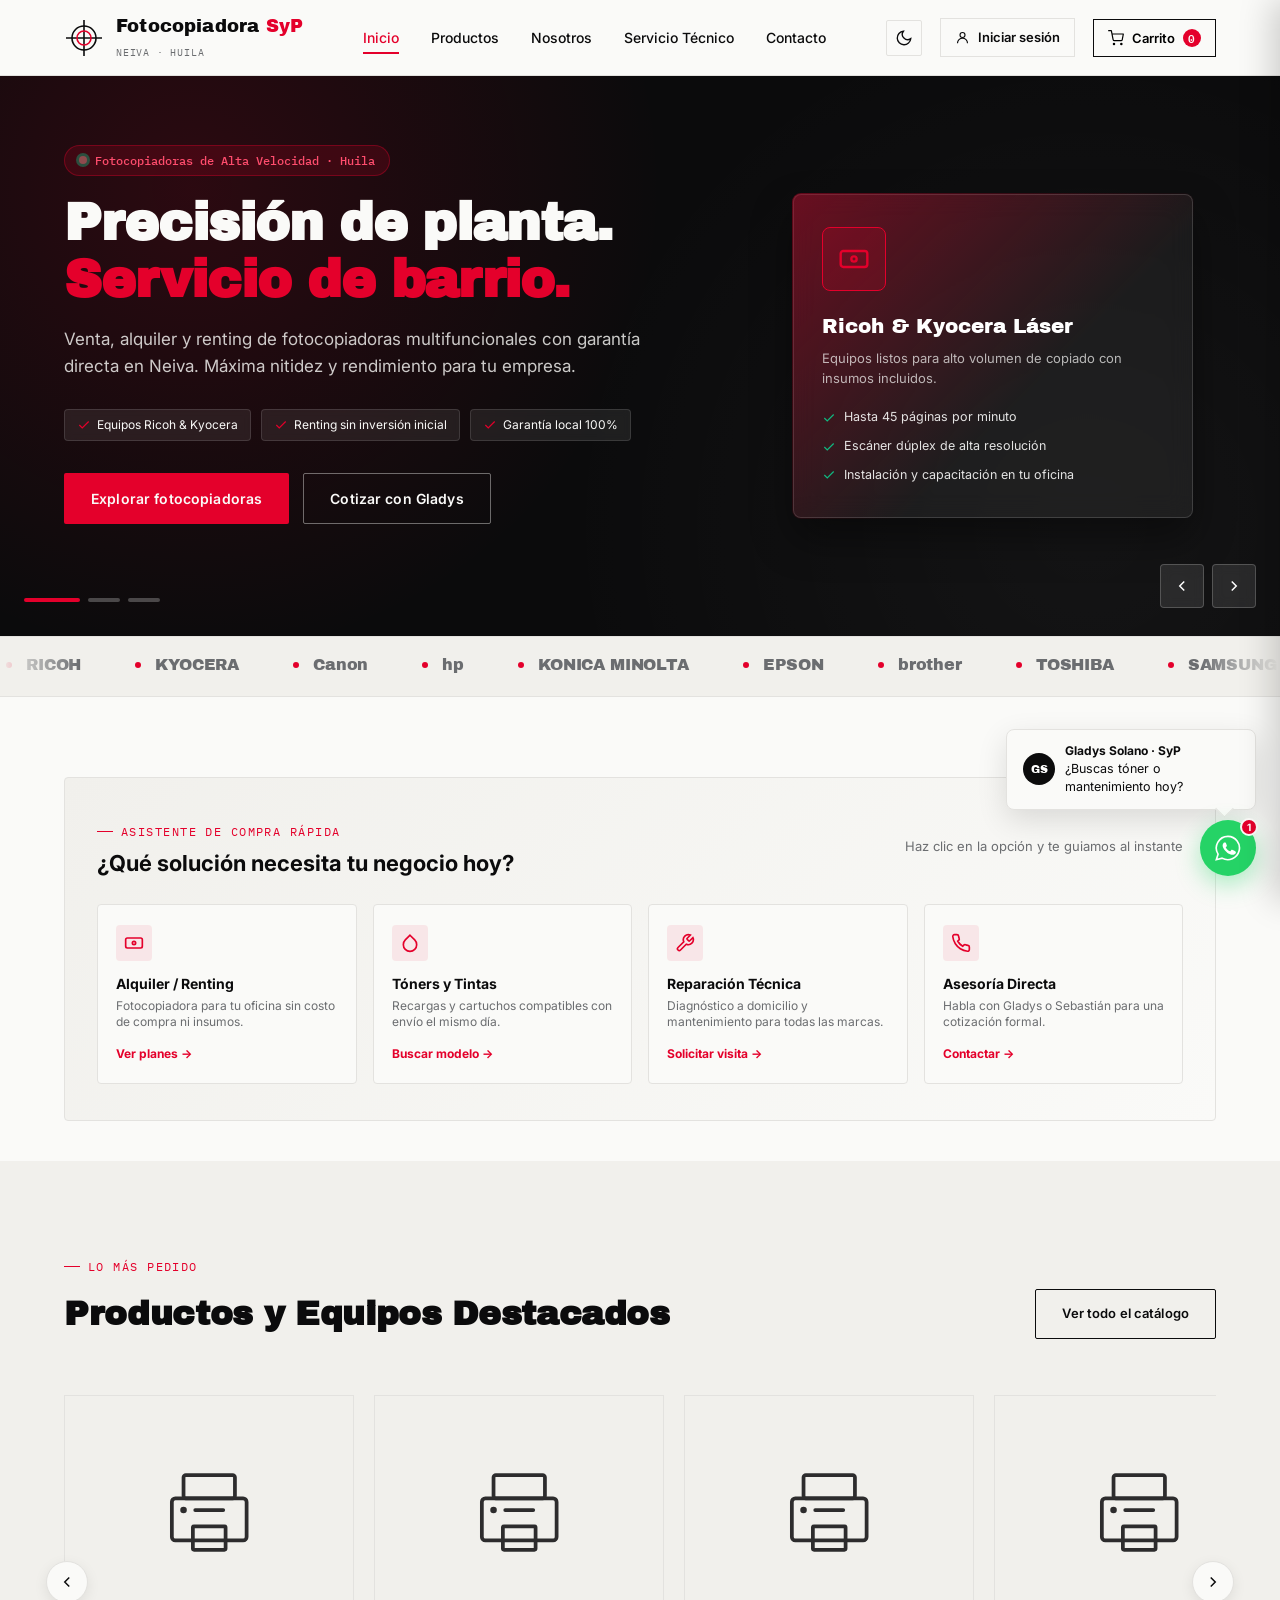
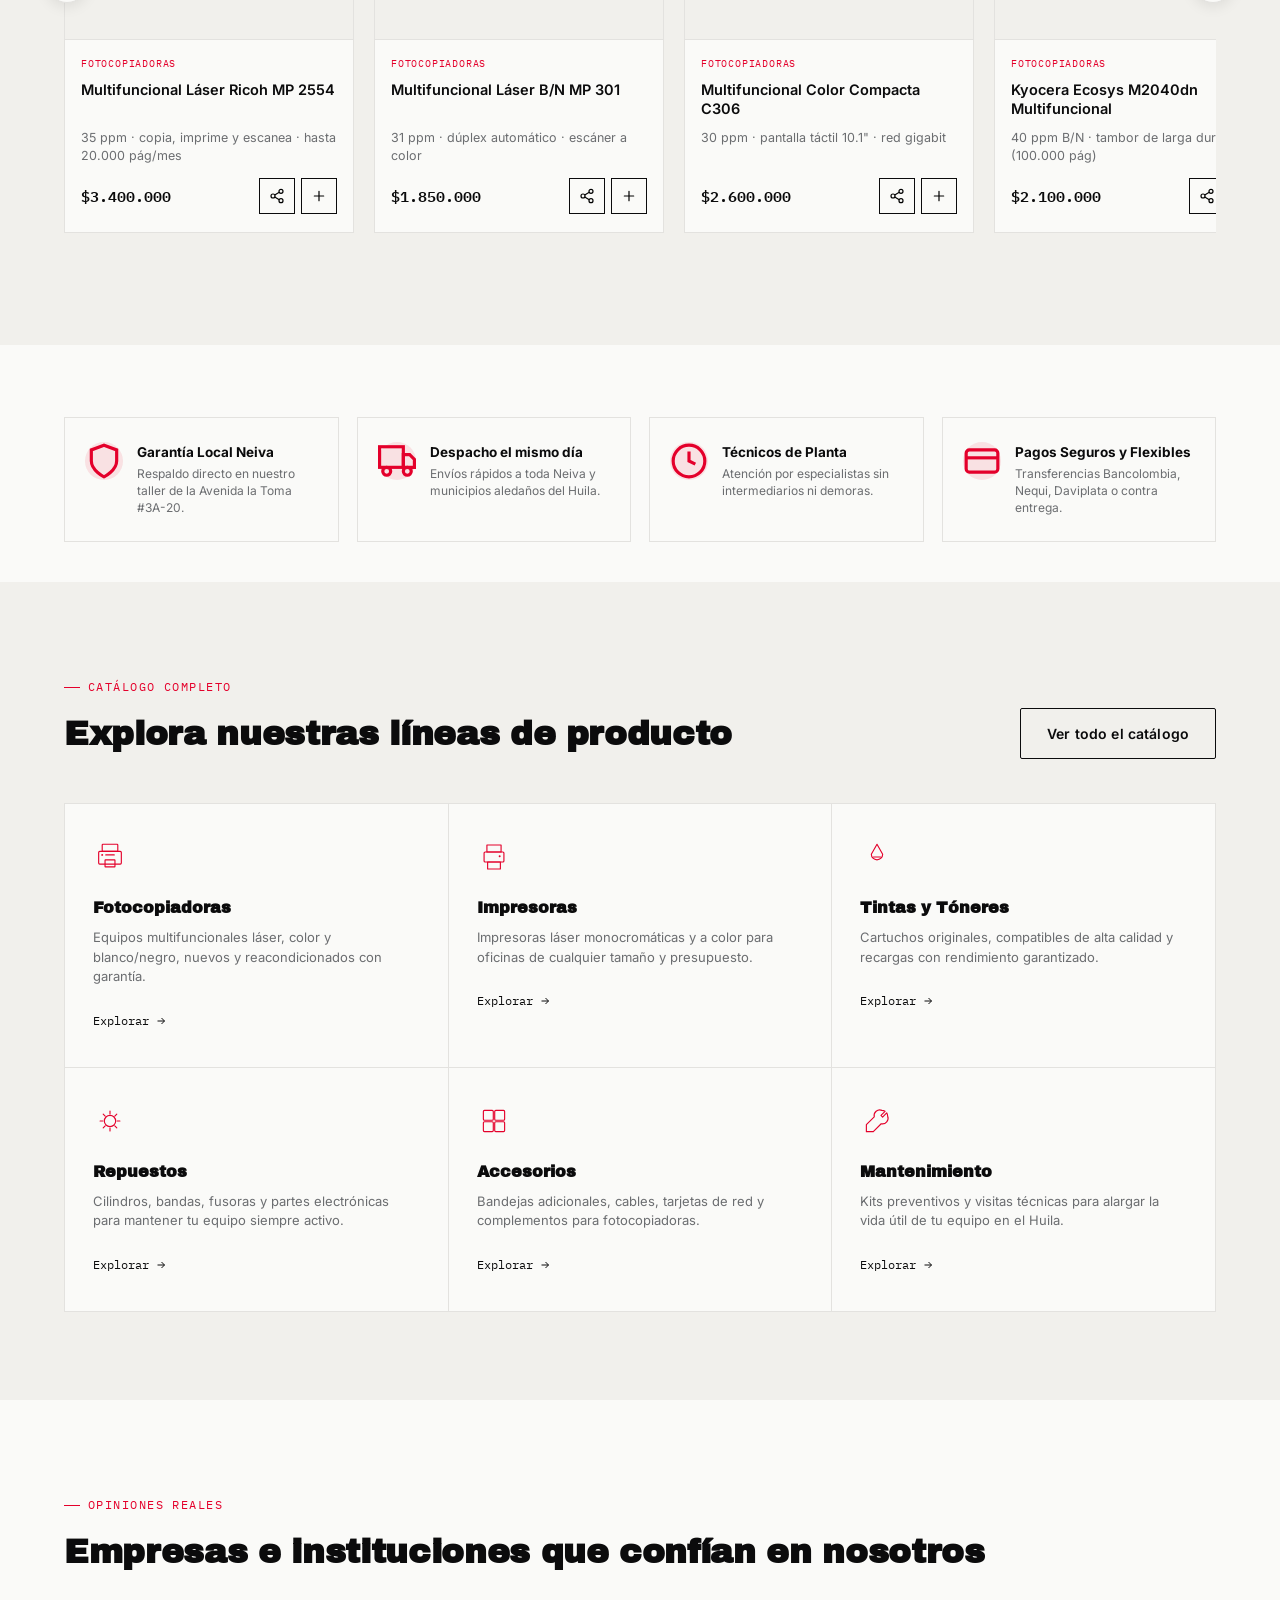
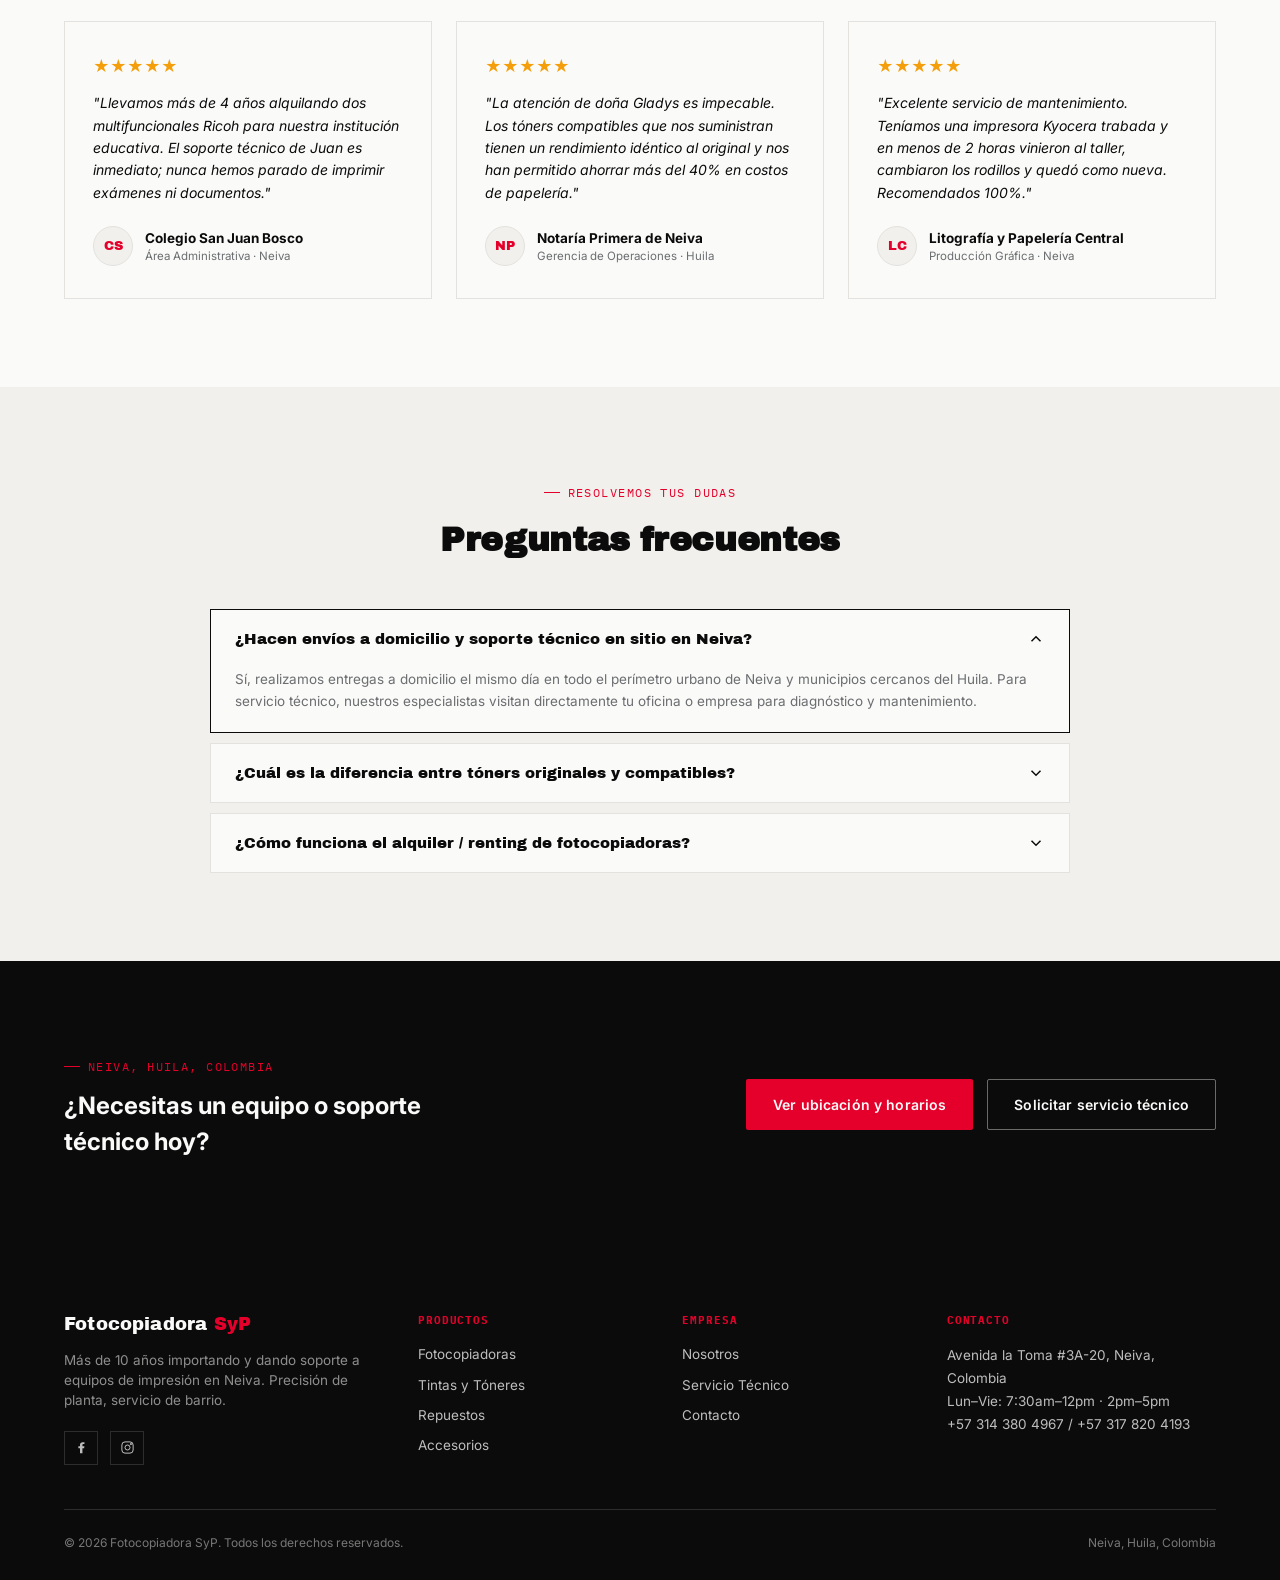
==== index.html @ aaca3de6 "feat(ux): implement interactive hero carousel, brand marquee, product slider and floating assistant" ====
<!DOCTYPE html>
<html lang="es">

<head>
  <meta charset="UTF-8">
  <meta name="viewport" content="width=device-width, initial-scale=1.0">
  <title>Fotocopiadora SyP — Impresoras, Tóners y Servicio Técnico en Neiva</title>
  <!-- SEO & Social Sharing (Open Graph / Twitter) -->
  <meta property="og:type" content="website">
  <meta property="og:title" content="Fotocopiadora SyP — Impresoras, Tóners y Servicio Técnico en Neiva">
  <meta property="og:description" content="Venta y alquiler de fotocopiadoras, impresoras, tóneres y servicio técnico en Neiva, Huila.">
  <meta property="og:url" content="https://fotocopiadorasyp.com/">
  <meta property="og:locale" content="es_CO">
  <meta name="theme-color" content="#E4002B">

  <!-- Schema.org Datos Estructurados para Google Maps / SEO Local -->
  <script type="application/ld+json">
  {
    "@context": "https://schema.org",
    "@type": "LocalBusiness",
    "name": "Fotocopiadora SyP",
    "description": "Venta de fotocopiadoras, impresoras, tóneres, repuestos y servicio técnico especializado.",
    "address": {
      "@type": "PostalAddress",
      "streetAddress": "Avenida la Toma #3A-20",
      "addressLocality": "Neiva",
      "addressRegion": "Huila",
      "addressCountry": "CO"
    },
    "telephone": ["+573143804967", "+573178204193"],
    "email": "Fotocopiadorassp@outlook.com",
    "openingHoursSpecification": [
      {
        "@type": "OpeningHoursSpecification",
        "dayOfWeek": ["Monday", "Tuesday", "Wednesday", "Thursday", "Friday"],
        "opens": "07:30",
        "closes": "12:00"
      },
      {
        "@type": "OpeningHoursSpecification",
        "dayOfWeek": ["Monday", "Tuesday", "Wednesday", "Thursday", "Friday"],
        "opens": "14:00",
        "closes": "17:00"
      }
    ],
    "priceRange": "$$"
  }
  </script>

  <link rel="stylesheet" href="css/style.css">
</head>

<body>
  <a href="#mainHero" class="skip-link">Saltar al contenido</a>

  <!-- ===================== HEADER ===================== -->
  <header class="site-header">
    <div class="container">
      <a href="index.html" class="brand">
        <span class="reg-mark animate">
          <svg viewBox="0 0 40 40">
            <g class="layer-black">
              <circle cx="20" cy="20" r="12" />
              <line x1="20" y1="2" x2="20" y2="38" />
              <line x1="2" y1="20" x2="38" y2="20" />
            </g>
            <g class="layer-red">
              <circle cx="20" cy="20" r="7" />
            </g>
          </svg>
        </span>
        <span>
          <span class="brand-name">Fotocopiadora <span>SyP</span></span><br>
          <span class="brand-sub">Neiva · Huila</span>
        </span>
      </a>

      <nav class="main-nav">
        <a href="index.html" data-page="index.html">Inicio</a>
        <a href="productos.html" data-page="productos.html">Productos</a>
        <a href="nosotros.html" data-page="nosotros.html">Nosotros</a>
        <a href="servicio-tecnico.html" data-page="servicio-tecnico.html">Servicio Técnico</a>
        <a href="contacto.html" data-page="contacto.html">Contacto</a>
      </nav>

      <div class="header-actions">
        <div class="account-area" id="accountArea"></div>
        <button class="cart-btn" data-open-cart>
          <svg width="16" height="16" viewBox="0 0 24 24" fill="none" stroke="currentColor" stroke-width="1.8"
            stroke-linecap="round" stroke-linejoin="round">
            <circle cx="9" cy="21" r="1" />
            <circle cx="20" cy="21" r="1" />
            <path d="M1 1h4l2.68 13.39a2 2 0 0 0 2 1.61h9.72a2 2 0 0 0 2-1.61L23 6H6" />
          </svg>
          Carrito <span class="cart-count">0</span>
        </button>
        <button class="nav-toggle" aria-label="Abrir menú">
          <span></span><span></span><span></span>
        </button>
      </div>
    </div>
  </header>

  <!-- ===================== HERO SLIDER / CAROUSEL ===================== -->
  <section class="hero-slider-wrap" id="mainHero">
    <div class="hero-slides-track">
      
      <!-- Slide 1: Fotocopiadoras & Renting -->
      <div class="hero-slide active" data-slide="0">
        <div class="container">
          <div class="hero-slide-grid">
            <div>
              <div class="hero-slide-badge">
                <span class="live-dot" style="background:#E4002B;"></span>
                <span>Fotocopiadoras de Alta Velocidad · Huila</span>
              </div>
              <h1>Precisión de planta.<br><em>Servicio de barrio.</em></h1>
              <p class="hero-slide-lead">
                Venta, alquiler y renting de fotocopiadoras multifuncionales con garantía directa en Neiva. Máxima nitidez y rendimiento para tu empresa.
              </p>
              <div class="hero-chips-list">
                <div class="hero-chip-tag">
                  <svg viewBox="0 0 24 24" fill="none" stroke="currentColor" stroke-width="2"><polyline points="20 6 9 17 4 12"/></svg>
                  <span>Equipos Ricoh & Kyocera</span>
                </div>
                <div class="hero-chip-tag">
                  <svg viewBox="0 0 24 24" fill="none" stroke="currentColor" stroke-width="2"><polyline points="20 6 9 17 4 12"/></svg>
                  <span>Renting sin inversión inicial</span>
                </div>
                <div class="hero-chip-tag">
                  <svg viewBox="0 0 24 24" fill="none" stroke="currentColor" stroke-width="2"><polyline points="20 6 9 17 4 12"/></svg>
                  <span>Garantía local 100%</span>
                </div>
              </div>
              <div class="hero-ctas">
                <a href="productos.html?cat=fotocopiadoras" class="btn btn-primary">Explorar fotocopiadoras</a>
                <a href="https://wa.me/573143804967?text=Hola%20Gladys%2C%20quisiera%20cotizar%20una%20fotocopiadora%20para%20mi%20empresa" target="_blank" rel="noopener" class="btn btn-outline-light">Cotizar con Gladys</a>
              </div>
            </div>
            
            <div class="hero-slide-visual">
              <div class="hero-card-preview">
                <div class="preview-icon-wrap">
                  <svg viewBox="0 0 24 24" fill="none" stroke="currentColor" stroke-width="1.8"><rect x="2" y="6" width="20" height="12" rx="2"/><circle cx="12" cy="12" r="2"/><path d="M6 12h.01M18 12h.01"/></svg>
                </div>
                <div class="preview-title">Ricoh & Kyocera Láser</div>
                <p class="preview-desc">Equipos listos para alto volumen de copiado con insumos incluidos.</p>
                <div class="preview-perks">
                  <div class="preview-perk-item">
                    <svg viewBox="0 0 24 24" fill="none" stroke="currentColor" stroke-width="2"><polyline points="20 6 9 17 4 12"/></svg>
                    <span>Hasta 45 páginas por minuto</span>
                  </div>
                  <div class="preview-perk-item">
                    <svg viewBox="0 0 24 24" fill="none" stroke="currentColor" stroke-width="2"><polyline points="20 6 9 17 4 12"/></svg>
                    <span>Escáner dúplex de alta resolución</span>
                  </div>
                  <div class="preview-perk-item">
                    <svg viewBox="0 0 24 24" fill="none" stroke="currentColor" stroke-width="2"><polyline points="20 6 9 17 4 12"/></svg>
                    <span>Instalación y capacitación en tu oficina</span>
                  </div>
                </div>
              </div>
            </div>
          </div>
        </div>
      </div>

      <!-- Slide 2: Servicio Técnico & Reparación -->
      <div class="hero-slide" data-slide="1">
        <div class="container">
          <div class="hero-slide-grid">
            <div>
              <div class="hero-slide-badge" style="background:rgba(16, 185, 129, 0.15); border-color:rgba(16, 185, 129, 0.4); color:#34d399;">
                <span class="live-dot" style="background:#10b981;"></span>
                <span>Servicio Técnico a Domicilio · Respuesta &lt; 24h</span>
              </div>
              <h1>Tu equipo reparado<br><em style="color:#10b981;">en tiempo récord.</em></h1>
              <p class="hero-slide-lead">
                Mantenimiento preventivo, correctivo y cambio de repuestos en sitio. Técnicos certificados de planta que van directamente a tu sede en Neiva.
              </p>
              <div class="hero-chips-list">
                <div class="hero-chip-tag">
                  <svg viewBox="0 0 24 24" fill="none" stroke="currentColor" stroke-width="2"><polyline points="20 6 9 17 4 12"/></svg>
                  <span>Diagnóstico profesional en sitio</span>
                </div>
                <div class="hero-chip-tag">
                  <svg viewBox="0 0 24 24" fill="none" stroke="currentColor" stroke-width="2"><polyline points="20 6 9 17 4 12"/></svg>
                  <span>Repuestos originales y certificados</span>
                </div>
                <div class="hero-chip-tag">
                  <svg viewBox="0 0 24 24" fill="none" stroke="currentColor" stroke-width="2"><polyline points="20 6 9 17 4 12"/></svg>
                  <span>Garantía de servicio por escrito</span>
                </div>
              </div>
              <div class="hero-ctas">
                <a href="servicio-tecnico.html" class="btn btn-primary" style="background:#10b981; border-color:#10b981;">Programar visita técnica</a>
                <a href="https://wa.me/573178204193?text=Hola%20Sebasti%C3%A1n%2C%20tengo%20un%20equipo%20con%20falla%20y%20necesito%20soporte%20t%C3%A9cnico" target="_blank" rel="noopener" class="btn btn-outline-light">Hablar con Sebastián (Técnico)</a>
              </div>
            </div>

            <div class="hero-slide-visual">
              <div class="hero-card-preview">
                <div class="preview-icon-wrap" style="background:rgba(16, 185, 129, 0.15); border-color:#10b981; color:#10b981;">
                  <svg viewBox="0 0 24 24" fill="none" stroke="currentColor" stroke-width="1.8"><path d="M14.7 6.3a1 1 0 0 0 0 1.4l1.6 1.6a1 1 0 0 0 1.4 0l3.77-3.77a6 6 0 0 1-7.94 7.94l-6.91 6.91a2.12 2.12 0 0 1-3-3l6.91-6.91a6 6 0 0 1 7.94-7.94l-3.76 3.76z"/></svg>
                </div>
                <div class="preview-title">Soporte Técnico de Planta</div>
                <p class="preview-desc">Solución rápida a atascos de papel, manchas, códigos de error y cambios de fusora.</p>
                <div class="preview-perks">
                  <div class="preview-perk-item">
                    <svg viewBox="0 0 24 24" fill="none" stroke="currentColor" stroke-width="2"><polyline points="20 6 9 17 4 12"/></svg>
                    <span>Visitas programadas en tu horario</span>
                  </div>
                  <div class="preview-perk-item">
                    <svg viewBox="0 0 24 24" fill="none" stroke="currentColor" stroke-width="2"><polyline points="20 6 9 17 4 12"/></svg>
                    <span>Calibración de densidad y tóner</span>
                  </div>
                  <div class="preview-perk-item">
                    <svg viewBox="0 0 24 24" fill="none" stroke="currentColor" stroke-width="2"><polyline points="20 6 9 17 4 12"/></svg>
                    <span>Historial técnico digital registrado</span>
                  </div>
                </div>
              </div>
            </div>
          </div>
        </div>
      </div>

      <!-- Slide 3: Tóneres, Tintas e Insumos -->
      <div class="hero-slide" data-slide="2">
        <div class="container">
          <div class="hero-slide-grid">
            <div>
              <div class="hero-slide-badge" style="background:rgba(59, 130, 246, 0.15); border-color:rgba(59, 130, 246, 0.4); color:#60a5fa;">
                <span class="live-dot" style="background:#3b82f6;"></span>
                <span>+180 Referencias en Stock · Ahorro hasta 50%</span>
              </div>
              <h1>Tóner y recargas de<br><em style="color:#3b82f6;">calidad Grado A+</em></h1>
              <p class="hero-slide-lead">
                Cartuchos originales y compatibles testeados. Cero derrames, negros profundos y el mayor número de impresiones por gramo.
              </p>
              <div class="hero-chips-list">
                <div class="hero-chip-tag">
                  <svg viewBox="0 0 24 24" fill="none" stroke="currentColor" stroke-width="2"><polyline points="20 6 9 17 4 12"/></svg>
                  <span>Para Ricoh, Kyocera, Canon, HP</span>
                </div>
                <div class="hero-chip-tag">
                  <svg viewBox="0 0 24 24" fill="none" stroke="currentColor" stroke-width="2"><polyline points="20 6 9 17 4 12"/></svg>
                  <span>Despacho el mismo día en Neiva</span>
                </div>
                <div class="hero-chip-tag">
                  <svg viewBox="0 0 24 24" fill="none" stroke="currentColor" stroke-width="2"><polyline points="20 6 9 17 4 12"/></svg>
                  <span>Garantía de rendimiento 100%</span>
                </div>
              </div>
              <div class="hero-ctas">
                <a href="productos.html?cat=tintas" class="btn btn-primary" style="background:#3b82f6; border-color:#3b82f6;">Ver catálogo de tóners</a>
                <a href="https://wa.me/573178204193?text=Hola%2C%20quiero%20consultar%20precio%20de%20t%C3%B3ner%20para%20mi%20impresora" target="_blank" rel="noopener" class="btn btn-outline-light">Consultar compatibilidad</a>
              </div>
            </div>

            <div class="hero-slide-visual">
              <div class="hero-card-preview">
                <div class="preview-icon-wrap" style="background:rgba(59, 130, 246, 0.15); border-color:#3b82f6; color:#3b82f6;">
                  <svg viewBox="0 0 24 24" fill="none" stroke="currentColor" stroke-width="1.8"><path d="M24 6 L32 20 A8 8 0 1 1 16 20 Z"/><line x1="19" y1="24" x2="29" y2="24"/></svg>
                </div>
                <div class="preview-title">Insumos y Recargas Rápidas</div>
                <p class="preview-desc">Encuentra el cartucho exacto para tu modelo sin arriesgar tu máquina.</p>
                <div class="preview-perks">
                  <div class="preview-perk-item">
                    <svg viewBox="0 0 24 24" fill="none" stroke="currentColor" stroke-width="2"><polyline points="20 6 9 17 4 12"/></svg>
                    <span>Polvo microfino de alta fijación</span>
                  </div>
                  <div class="preview-perk-item">
                    <svg viewBox="0 0 24 24" fill="none" stroke="currentColor" stroke-width="2"><polyline points="20 6 9 17 4 12"/></svg>
                    <span>Chips de reconocimiento actualizados</span>
                  </div>
                  <div class="preview-perk-item">
                    <svg viewBox="0 0 24 24" fill="none" stroke="currentColor" stroke-width="2"><polyline points="20 6 9 17 4 12"/></svg>
                    <span>Precios especiales para colegios y oficinas</span>
                  </div>
                </div>
              </div>
            </div>
          </div>
        </div>
      </div>

    </div>

    <!-- Controles del Slider -->
    <div class="hero-slider-indicators">
      <div class="hero-indicator-dot active" data-slide="0"></div>
      <div class="hero-indicator-dot" data-slide="1"></div>
      <div class="hero-indicator-dot" data-slide="2"></div>
    </div>

    <div class="hero-slider-arrows">
      <button class="hero-arrow-btn" id="heroPrevBtn" aria-label="Diapositiva anterior">
        <svg viewBox="0 0 24 24" fill="none" stroke="currentColor" stroke-width="2" width="18" height="18"><polyline points="15 18 9 12 15 6"/></svg>
      </button>
      <button class="hero-arrow-btn" id="heroNextBtn" aria-label="Diapositiva siguiente">
        <svg viewBox="0 0 24 24" fill="none" stroke="currentColor" stroke-width="2" width="18" height="18"><polyline points="9 18 15 12 9 6"/></svg>
      </button>
    </div>
  </section>

  <!-- ===================== MARCAS STRIP INFINITE MARQUEE ===================== -->
  <section class="marquee-container" aria-label="Marcas de impresoras soportadas">
    <div class="marquee-track">
      <div class="marquee-item">
        <svg viewBox="0 0 24 24" fill="currentColor"><circle cx="12" cy="12" r="4"/></svg>
        RICOH
      </div>
      <div class="marquee-item">
        <svg viewBox="0 0 24 24" fill="currentColor"><circle cx="12" cy="12" r="4"/></svg>
        KYOCERA
      </div>
      <div class="marquee-item">
        <svg viewBox="0 0 24 24" fill="currentColor"><circle cx="12" cy="12" r="4"/></svg>
        Canon
      </div>
      <div class="marquee-item">
        <svg viewBox="0 0 24 24" fill="currentColor"><circle cx="12" cy="12" r="4"/></svg>
        hp
      </div>
      <div class="marquee-item">
        <svg viewBox="0 0 24 24" fill="currentColor"><circle cx="12" cy="12" r="4"/></svg>
        KONICA MINOLTA
      </div>
      <div class="marquee-item">
        <svg viewBox="0 0 24 24" fill="currentColor"><circle cx="12" cy="12" r="4"/></svg>
        EPSON
      </div>
      <div class="marquee-item">
        <svg viewBox="0 0 24 24" fill="currentColor"><circle cx="12" cy="12" r="4"/></svg>
        brother
      </div>
      <div class="marquee-item">
        <svg viewBox="0 0 24 24" fill="currentColor"><circle cx="12" cy="12" r="4"/></svg>
        TOSHIBA
      </div>
      <div class="marquee-item">
        <svg viewBox="0 0 24 24" fill="currentColor"><circle cx="12" cy="12" r="4"/></svg>
        SAMSUNG
      </div>

      <!-- Duplicado para loop infinito fluido -->
      <div class="marquee-item">
        <svg viewBox="0 0 24 24" fill="currentColor"><circle cx="12" cy="12" r="4"/></svg>
        RICOH
      </div>
      <div class="marquee-item">
        <svg viewBox="0 0 24 24" fill="currentColor"><circle cx="12" cy="12" r="4"/></svg>
        KYOCERA
      </div>
      <div class="marquee-item">
        <svg viewBox="0 0 24 24" fill="currentColor"><circle cx="12" cy="12" r="4"/></svg>
        Canon
      </div>
      <div class="marquee-item">
        <svg viewBox="0 0 24 24" fill="currentColor"><circle cx="12" cy="12" r="4"/></svg>
        hp
      </div>
      <div class="marquee-item">
        <svg viewBox="0 0 24 24" fill="currentColor"><circle cx="12" cy="12" r="4"/></svg>
        KONICA MINOLTA
      </div>
      <div class="marquee-item">
        <svg viewBox="0 0 24 24" fill="currentColor"><circle cx="12" cy="12" r="4"/></svg>
        EPSON
      </div>
      <div class="marquee-item">
        <svg viewBox="0 0 24 24" fill="currentColor"><circle cx="12" cy="12" r="4"/></svg>
        brother
      </div>
      <div class="marquee-item">
        <svg viewBox="0 0 24 24" fill="currentColor"><circle cx="12" cy="12" r="4"/></svg>
        TOSHIBA
      </div>
      <div class="marquee-item">
        <svg viewBox="0 0 24 24" fill="currentColor"><circle cx="12" cy="12" r="4"/></svg>
        SAMSUNG
      </div>
    </div>
  </section>

  <!-- ===================== QUICK SOLUTION FINDER ===================== -->
  <section class="section" style="padding-top:40px; padding-bottom:20px;">
    <div class="container">
      <div class="quick-finder-box">
        <div style="display:flex; justify-content:space-between; align-items:center; flex-wrap:wrap; gap:12px;">
          <div>
            <span class="eyebrow">Asistente de compra rápida</span>
            <h2 style="margin-top:6px; font-size:22px;">¿Qué solución necesita tu negocio hoy?</h2>
          </div>
          <span style="font-size:13px; color:var(--steel);">Haz clic en la opción y te guiamos al instante</span>
        </div>

        <div class="quick-finder-grid">
          <a href="productos.html?cat=fotocopiadoras" class="quick-option-card">
            <div>
              <div class="quick-option-icon">
                <svg width="20" height="20" viewBox="0 0 24 24" fill="none" stroke="currentColor" stroke-width="2"><rect x="2" y="6" width="20" height="12" rx="2"/><circle cx="12" cy="12" r="2"/></svg>
              </div>
              <div class="quick-option-title">Alquiler / Renting</div>
              <div class="quick-option-sub">Fotocopiadora para tu oficina sin costo de compra ni insumos.</div>
            </div>
            <span style="font-size:12px; font-weight:700; color:var(--red); margin-top:14px; display:inline-flex; align-items:center; gap:4px;">
              Ver planes &rarr;
            </span>
          </a>

          <a href="productos.html?cat=tintas" class="quick-option-card">
            <div>
              <div class="quick-option-icon">
                <svg width="20" height="20" viewBox="0 0 24 24" fill="none" stroke="currentColor" stroke-width="2"><path d="M12 2.69l5.66 5.66a8 8 0 1 1-11.31 0z"/></svg>
              </div>
              <div class="quick-option-title">Tóners y Tintas</div>
              <div class="quick-option-sub">Recargas y cartuchos compatibles con envío el mismo día.</div>
            </div>
            <span style="font-size:12px; font-weight:700; color:var(--red); margin-top:14px; display:inline-flex; align-items:center; gap:4px;">
              Buscar modelo &rarr;
            </span>
          </a>

          <a href="servicio-tecnico.html" class="quick-option-card">
            <div>
              <div class="quick-option-icon">
                <svg width="20" height="20" viewBox="0 0 24 24" fill="none" stroke="currentColor" stroke-width="2"><path d="M14.7 6.3a1 1 0 0 0 0 1.4l1.6 1.6a1 1 0 0 0 1.4 0l3.77-3.77a6 6 0 0 1-7.94 7.94l-6.91 6.91a2.12 2.12 0 0 1-3-3l6.91-6.91a6 6 0 0 1 7.94-7.94l-3.76 3.76z"/></svg>
              </div>
              <div class="quick-option-title">Reparación Técnica</div>
              <div class="quick-option-sub">Diagnóstico a domicilio y mantenimiento para todas las marcas.</div>
            </div>
            <span style="font-size:12px; font-weight:700; color:var(--red); margin-top:14px; display:inline-flex; align-items:center; gap:4px;">
              Solicitar visita &rarr;
            </span>
          </a>

          <a href="contacto.html" class="quick-option-card">
            <div>
              <div class="quick-option-icon">
                <svg width="20" height="20" viewBox="0 0 24 24" fill="none" stroke="currentColor" stroke-width="2"><path d="M22 16.92v3a2 2 0 0 1-2.18 2 19.79 19.79 0 0 1-8.63-3.07 19.5 19.5 0 0 1-6-6 19.79 19.79 0 0 1-3.07-8.67A2 2 0 0 1 4.11 2h3a2 2 0 0 1 2 1.72 12.84 12.84 0 0 0 .7 2.81 2 2 0 0 1-.45 2.11L8.09 9.91a16 16 0 0 0 6 6l1.27-1.27a2 2 0 0 1 2.11-.45 12.84 12.84 0 0 0 2.81.7A2 2 0 0 1 22 16.92z"/></svg>
              </div>
              <div class="quick-option-title">Asesoría Directa</div>
              <div class="quick-option-sub">Habla con Gladys o Sebastián para una cotización formal.</div>
            </div>
            <span style="font-size:12px; font-weight:700; color:var(--red); margin-top:14px; display:inline-flex; align-items:center; gap:4px;">
              Contactar &rarr;
            </span>
          </a>
        </div>
      </div>
    </div>
  </section>

  <!-- ===================== CARRUSEL DE PRODUCTOS DESTACADOS ===================== -->
  <section class="section section-dim">
    <div class="container">
      <div class="section-head">
        <div>
          <span class="eyebrow">Lo más pedido</span>
          <h2>Productos y Equipos Destacados</h2>
        </div>
        <div style="display:flex; gap:12px; align-items:center;">
          <a href="productos.html" class="btn btn-outline" style="font-size:13px;">Ver todo el catálogo</a>
        </div>
      </div>

      <!-- Slider horizontal de productos -->
      <div class="product-slider-wrapper">
        <button class="slider-control-btn prev-btn" aria-label="Ver productos anteriores">
          <svg viewBox="0 0 24 24" fill="none" stroke="currentColor" stroke-width="2" width="18" height="18"><polyline points="15 18 9 12 15 6"/></svg>
        </button>

        <div class="product-slider-track" id="featuredSliderTrack">
          <!-- Renderizado dinámico vía JS -->
        </div>

        <button class="slider-control-btn next-btn" aria-label="Ver más productos">
          <svg viewBox="0 0 24 24" fill="none" stroke="currentColor" stroke-width="2" width="18" height="18"><polyline points="9 18 15 12 9 6"/></svg>
        </button>
      </div>
    </div>
  </section>

  <!-- ===================== TRUST BADGES ===================== -->
  <section class="section" style="padding-top:40px; padding-bottom:40px;">
    <div class="container">
      <div class="trust-cards-grid">
        <div class="trust-card">
          <div class="trust-card-icon">
            <svg viewBox="0 0 24 24" fill="none" stroke="currentColor" stroke-width="2"><path d="M12 22s8-4 8-10V5l-8-3-8 3v7c0 6 8 10 8 10z"/></svg>
          </div>
          <div>
            <h4>Garantía Local Neiva</h4>
            <p>Respaldo directo en nuestro taller de la Avenida la Toma #3A-20.</p>
          </div>
        </div>

        <div class="trust-card">
          <div class="trust-card-icon">
            <svg viewBox="0 0 24 24" fill="none" stroke="currentColor" stroke-width="2"><rect x="1" y="3" width="15" height="13"/><polygon points="16 8 20 8 23 11 23 16 16 16 16 8"/><circle cx="5.5" cy="18.5" r="2.5"/><circle cx="18.5" cy="18.5" r="2.5"/></svg>
          </div>
          <div>
            <h4>Despacho el mismo día</h4>
            <p>Envíos rápidos a toda Neiva y municipios aledaños del Huila.</p>
          </div>
        </div>

        <div class="trust-card">
          <div class="trust-card-icon">
            <svg viewBox="0 0 24 24" fill="none" stroke="currentColor" stroke-width="2"><circle cx="12" cy="12" r="10"/><polyline points="12 6 12 12 16 14"/></svg>
          </div>
          <div>
            <h4>Técnicos de Planta</h4>
            <p>Atención por especialistas sin intermediarios ni demoras.</p>
          </div>
        </div>

        <div class="trust-card">
          <div class="trust-card-icon">
            <svg viewBox="0 0 24 24" fill="none" stroke="currentColor" stroke-width="2"><rect x="2" y="5" width="20" height="14" rx="2"/><line x1="2" y1="10" x2="22" y2="10"/></svg>
          </div>
          <div>
            <h4>Pagos Seguros y Flexibles</h4>
            <p>Transferencias Bancolombia, Nequi, Daviplata o contra entrega.</p>
          </div>
        </div>
      </div>
    </div>
  </section>

  <!-- ===================== CATEGORÍAS ===================== -->
  <section class="section section-dim">
    <div class="container">
      <div class="section-head">
        <div>
          <span class="eyebrow">Catálogo completo</span>
          <h2>Explora nuestras líneas de producto</h2>
        </div>
        <a href="productos.html" class="btn btn-outline">Ver todo el catálogo</a>
      </div>
      <div class="cat-grid">
        <a href="productos.html?cat=fotocopiadoras" class="cat-card">
          <div class="cat-icon"><svg viewBox="0 0 48 48" fill="none" stroke="currentColor" stroke-width="1.6"
              stroke-linecap="round" stroke-linejoin="round">
              <rect x="8" y="16" width="32" height="18" rx="1.5" />
              <rect x="13" y="6" width="22" height="10" rx="1" />
              <rect x="17" y="28" width="14" height="10" rx="0.5" />
              <circle cx="13" cy="21" r="1.4" fill="currentColor" stroke="none" />
              <line x1="18" y1="21" x2="30" y2="21" />
            </svg></div>
          <h3>Fotocopiadoras</h3>
          <p>Equipos multifuncionales láser, color y blanco/negro, nuevos y reacondicionados con garantía.</p>
          <span class="cat-link">Explorar <svg viewBox="0 0 24 24" fill="none" stroke="currentColor" stroke-width="2">
              <path d="M5 12h14M13 6l6 6-6 6" />
            </svg></span>
        </a>
        <a href="productos.html?cat=impresoras" class="cat-card">
          <div class="cat-icon"><svg viewBox="0 0 48 48" fill="none" stroke="currentColor" stroke-width="1.6"
              stroke-linecap="round" stroke-linejoin="round">
              <rect x="10" y="17" width="28" height="14" rx="1.5" />
              <rect x="14" y="7" width="20" height="10" />
              <rect x="15" y="31" width="18" height="10" />
              <circle cx="32" cy="23" r="1.4" fill="currentColor" stroke="none" />
            </svg></div>
          <h3>Impresoras</h3>
          <p>Impresoras láser monocromáticas y a color para oficinas de cualquier tamaño y presupuesto.</p>
          <span class="cat-link">Explorar <svg viewBox="0 0 24 24" fill="none" stroke="currentColor" stroke-width="2">
              <path d="M5 12h14M13 6l6 6-6 6" />
            </svg></span>
        </a>
        <a href="productos.html?cat=tintas" class="cat-card">
          <div class="cat-icon"><svg viewBox="0 0 48 48" fill="none" stroke="currentColor" stroke-width="1.6"
              stroke-linecap="round" stroke-linejoin="round">
              <path d="M24 6 L32 20 A8 8 0 1 1 16 20 Z" />
              <line x1="19" y1="24" x2="29" y2="24" />
            </svg></div>
          <h3>Tintas y Tóneres</h3>
          <p>Cartuchos originales, compatibles de alta calidad y recargas con rendimiento garantizado.</p>
          <span class="cat-link">Explorar <svg viewBox="0 0 24 24" fill="none" stroke="currentColor" stroke-width="2">
              <path d="M5 12h14M13 6l6 6-6 6" />
            </svg></span>
        </a>
        <a href="productos.html?cat=repuestos" class="cat-card">
          <div class="cat-icon"><svg viewBox="0 0 48 48" fill="none" stroke="currentColor" stroke-width="1.6"
              stroke-linecap="round" stroke-linejoin="round">
              <circle cx="24" cy="24" r="8" />
              <path
                d="M24 10v4M24 34v4M38 24h-4M14 24h-4M33.6 14.4l-2.8 2.8M17.2 30.8l-2.8 2.8M33.6 33.6l-2.8-2.8M17.2 17.2l-2.8-2.8" />
            </svg></div>
          <h3>Repuestos</h3>
          <p>Cilindros, bandas, fusoras y partes electrónicas para mantener tu equipo siempre activo.</p>
          <span class="cat-link">Explorar <svg viewBox="0 0 24 24" fill="none" stroke="currentColor" stroke-width="2">
              <path d="M5 12h14M13 6l6 6-6 6" />
            </svg></span>
        </a>
        <a href="productos.html?cat=accesorios" class="cat-card">
          <div class="cat-icon"><svg viewBox="0 0 48 48" fill="none" stroke="currentColor" stroke-width="1.6"
              stroke-linecap="round" stroke-linejoin="round">
              <rect x="9" y="9" width="14" height="14" rx="1.5" />
              <rect x="25" y="9" width="14" height="14" rx="1.5" />
              <rect x="9" y="25" width="14" height="14" rx="1.5" />
              <rect x="25" y="25" width="14" height="14" rx="1.5" />
            </svg></div>
          <h3>Accesorios</h3>
          <p>Bandejas adicionales, cables, tarjetas de red y complementos para fotocopiadoras.</p>
          <span class="cat-link">Explorar <svg viewBox="0 0 24 24" fill="none" stroke="currentColor" stroke-width="2">
              <path d="M5 12h14M13 6l6 6-6 6" />
            </svg></span>
        </a>
        <a href="productos.html?cat=mantenimiento" class="cat-card">
          <div class="cat-icon"><svg viewBox="0 0 48 48" fill="none" stroke="currentColor" stroke-width="1.6"
              stroke-linecap="round" stroke-linejoin="round">
              <path
                d="M31 9a8 8 0 0 0-10.9 9.1L9 29.2V39h9.8l11.1-11.1A8 8 0 0 0 39 17a7.9 7.9 0 0 0-1.3-4.4L31.9 18.4 29.6 16 35.4 10.3A8 8 0 0 0 31 9Z" />
            </svg></div>
          <h3>Mantenimiento</h3>
          <p>Kits preventivos y visitas técnicas para alargar la vida útil de tu equipo en el Huila.</p>
          <span class="cat-link">Explorar <svg viewBox="0 0 24 24" fill="none" stroke="currentColor" stroke-width="2">
              <path d="M5 12h14M13 6l6 6-6 6" />
            </svg></span>
        </a>
      </div>
    </div>
  </section>

  <!-- ===================== TESTIMONIOS ===================== -->
  <section class="section">
    <div class="container">
      <div class="section-head">
        <div>
          <span class="eyebrow">Opiniones reales</span>
          <h2>Empresas e instituciones que confían en nosotros</h2>
        </div>
      </div>
      <div class="testimonial-grid">
        <div class="testimonial-card">
          <div>
            <div class="testimonial-stars">★★★★★</div>
            <p class="testimonial-text">"Llevamos más de 4 años alquilando dos multifuncionales Ricoh para nuestra institución educativa. El soporte técnico de Juan es inmediato; nunca hemos parado de imprimir exámenes ni documentos."</p>
          </div>
          <div class="testimonial-author">
            <div class="author-avatar">CS</div>
            <div>
              <div class="author-name">Colegio San Juan Bosco</div>
              <div class="author-role">Área Administrativa · Neiva</div>
            </div>
          </div>
        </div>

        <div class="testimonial-card">
          <div>
            <div class="testimonial-stars">★★★★★</div>
            <p class="testimonial-text">"La atención de doña Gladys es impecable. Los tóners compatibles que nos suministran tienen un rendimiento idéntico al original y nos han permitido ahorrar más del 40% en costos de papelería."</p>
          </div>
          <div class="testimonial-author">
            <div class="author-avatar">NP</div>
            <div>
              <div class="author-name">Notaría Primera de Neiva</div>
              <div class="author-role">Gerencia de Operaciones · Huila</div>
            </div>
          </div>
        </div>

        <div class="testimonial-card">
          <div>
            <div class="testimonial-stars">★★★★★</div>
            <p class="testimonial-text">"Excelente servicio de mantenimiento. Teníamos una impresora Kyocera trabada y en menos de 2 horas vinieron al taller, cambiaron los rodillos y quedó como nueva. Recomendados 100%."</p>
          </div>
          <div class="testimonial-author">
            <div class="author-avatar">LC</div>
            <div>
              <div class="author-name">Litografía y Papelería Central</div>
              <div class="author-role">Producción Gráfica · Neiva</div>
            </div>
          </div>
        </div>
      </div>
    </div>
  </section>

  <!-- ===================== PREGUNTAS FRECUENTES (FAQ) ===================== -->
  <section class="section section-dim">
    <div class="container">
      <div class="section-head" style="justify-content:center; text-align:center;">
        <div>
          <span class="eyebrow">Resolvemos tus dudas</span>
          <h2>Preguntas frecuentes</h2>
        </div>
      </div>
      <div class="faq-list">
        <div class="faq-item open">
          <button class="faq-question">
            <span>¿Hacen envíos a domicilio y soporte técnico en sitio en Neiva?</span>
            <svg class="faq-icon" viewBox="0 0 24 24" fill="none" stroke="currentColor" stroke-width="2"><polyline points="6 9 12 15 18 9"/></svg>
          </button>
          <div class="faq-answer">
            Sí, realizamos entregas a domicilio el mismo día en todo el perímetro urbano de Neiva y municipios cercanos del Huila. Para servicio técnico, nuestros especialistas visitan directamente tu oficina o empresa para diagnóstico y mantenimiento.
          </div>
        </div>

        <div class="faq-item">
          <button class="faq-question">
            <span>¿Cuál es la diferencia entre tóners originales y compatibles?</span>
            <svg class="faq-icon" viewBox="0 0 24 24" fill="none" stroke="currentColor" stroke-width="2"><polyline points="6 9 12 15 18 9"/></svg>
          </button>
          <div class="faq-answer">
            Nuestros tóners compatibles son de calidad grado A Premium, probados rigurosamente para ofrecer la misma densidad de negro y rendimiento en páginas que los cartuchos originales, pero con un ahorro de hasta un 50% en tu presupuesto mensual.
          </div>
        </div>

        <div class="faq-item">
          <button class="faq-question">
            <span>¿Cómo funciona el alquiler / renting de fotocopiadoras?</span>
            <svg class="faq-icon" viewBox="0 0 24 24" fill="none" stroke="currentColor" stroke-width="2"><polyline points="6 9 12 15 18 9"/></svg>
          </button>
          <div class="faq-answer">
            El plan de renting te entrega un equipo multifuncional de alto rendimiento sin inversión inicial. El canon mensual incluye todo el tóner que necesites, repuestos y visitas de mantenimiento preventivo periódicas sin costo adicional.
          </div>
        </div>
      </div>
    </div>
  </section>

  <!-- ===================== CTA CONTACTO ===================== -->
  <section class="section section-dark">
    <div class="container"
      style="display:flex; align-items:center; justify-content:space-between; gap:24px; flex-wrap:wrap;">
      <div>
        <span class="eyebrow">Neiva, Huila, Colombia</span>
        <h2 style="margin-top:12px; max-width:26ch;">¿Necesitas un equipo o soporte técnico hoy?</h2>
      </div>
      <div class="hero-ctas" style="margin:0;">
        <a href="contacto.html" class="btn btn-primary">Ver ubicación y horarios</a>
        <a href="servicio-tecnico.html" class="btn btn-outline-light">Solicitar servicio técnico</a>
      </div>
    </div>
  </section>

  <!-- ===================== FOOTER ===================== -->
  <footer class="site-footer">
    <div class="container">
      <div class="footer-top">
        <div class="footer-brand">
          <span class="brand-name" style="color:var(--paper);">Fotocopiadora <span>SyP</span></span>
          <p>Más de 10 años importando y dando soporte a equipos de impresión en Neiva. Precisión de planta, servicio de barrio.</p>
          <div class="footer-social">
            <a href="https://web.facebook.com/copycaes/" target="_blank" rel="noopener" aria-label="Facebook">
              <svg viewBox="0 0 24 24" fill="currentColor">
                <path
                  d="M13.5 21v-8h2.7l.4-3.1h-3.1V8c0-.9.3-1.5 1.6-1.5h1.6V3.7C15.9 3.6 14.9 3.5 13.7 3.5c-2.4 0-4.1 1.5-4.1 4.2v2.2H7v3.1h2.6v8h3.9z" />
              </svg>
            </a>
            <a href="https://www.instagram.com/copycaess/" target="_blank" rel="noopener" aria-label="Instagram">
              <svg viewBox="0 0 24 24" fill="none" stroke="currentColor" stroke-width="1.6">
                <rect x="3" y="3" width="18" height="18" rx="5" />
                <circle cx="12" cy="12" r="4" />
                <circle cx="17.5" cy="6.5" r="1" />
              </svg>
            </a>
          </div>
        </div>
        <div class="footer-col">
          <h4>Productos</h4>
          <ul>
            <li><a href="productos.html?cat=fotocopiadoras">Fotocopiadoras</a></li>
            <li><a href="productos.html?cat=tintas">Tintas y Tóneres</a></li>
            <li><a href="productos.html?cat=repuestos">Repuestos</a></li>
            <li><a href="productos.html?cat=accesorios">Accesorios</a></li>
          </ul>
        </div>
        <div class="footer-col">
          <h4>Empresa</h4>
          <ul>
            <li><a href="nosotros.html">Nosotros</a></li>
            <li><a href="servicio-tecnico.html">Servicio Técnico</a></li>
            <li><a href="contacto.html">Contacto</a></li>
          </ul>
        </div>
        <div class="footer-col">
          <h4>Contacto</h4>
          <address>
            Avenida la Toma #3A-20, Neiva, Colombia<br>
            Lun–Vie: 7:30am–12pm · 2pm–5pm<br>
            +57 314 380 4967 / +57 317 820 4193
          </address>
        </div>
      </div>
      <div class="footer-bottom">
        <span>© <span id="year"></span> Fotocopiadora SyP. Todos los derechos reservados.</span>
        <span>Neiva, Huila, Colombia</span>
      </div>
    </div>
  </footer>

  <!-- ===================== CARRITO (drawer) ===================== -->
  <div class="cart-overlay" id="cartOverlay"></div>
  <aside class="cart-drawer" id="cartDrawer">
    <div class="cart-head">
      <h2>Tu carrito</h2>
      <button class="cart-close" id="cartClose" aria-label="Cerrar carrito">
        <svg viewBox="0 0 24 24" fill="none" stroke="currentColor" stroke-width="1.8">
          <line x1="6" y1="6" x2="18" y2="18" />
          <line x1="18" y1="6" x2="6" y2="18" />
        </svg>
      </button>
    </div>
    <div class="cart-items" id="cartItems"></div>
    <div class="cart-foot" id="cartFoot" style="display:none;">
      <div class="cart-total-row">
        <span class="label">Total</span>
        <span class="value" id="cartTotalValue">$0</span>
      </div>
      <button class="btn btn-primary btn-block" id="checkoutBtn">Proceder al pago</button>
      <p class="cart-note">Serás redirigido a WhatsApp para confirmar tu pedido.</p>
    </div>
  </aside>

  <!-- ===================== TOAST ===================== -->
  <div class="toast" id="toast"></div>

  <!-- ===================== FLOATING WHATSAPP ASSISTANT WIDGET ===================== -->
  <div class="floating-assistant-wrap">
    <div class="floating-assistant-bubble" id="floatingAssistantBubble" title="Hacer una consulta rápida">
      <div class="bubble-avatar">GS</div>
      <div>
        <strong style="display:block; font-size:12px;">Gladys Solano · SyP</strong>
        <span>¿Buscas tóner o mantenimiento hoy?</span>
      </div>
    </div>
    <a class="floating-wa-btn"
      href="https://wa.me/573178204193?text=Hola%2C%20me%20gustar%C3%ADa%20recibir%20asesor%C3%ADa%20personalizada%20con%20Fotocopiadora%20SyP"
      target="_blank" rel="noopener" aria-label="Escribir por WhatsApp">
      <span class="floating-badge">1</span>
      <svg viewBox="0 0 24 24" fill="currentColor" width="28" height="28">
        <path
          d="M17.5 14.4c-.3-.1-1.6-.8-1.9-.9-.3-.1-.4-.1-.6.1-.2.3-.7.9-.8 1-.2.2-.3.2-.5.1-1.5-.7-2.5-1.3-3.5-3-.3-.5.3-.4.8-1.4.1-.2 0-.3 0-.5-.1-.1-.6-1.5-.8-2-.2-.5-.4-.4-.6-.5h-.5c-.2 0-.5.1-.7.3-.2.3-1 1-1 2.3 0 1.4 1 2.7 1.1 2.9.1.2 2 3 4.8 4.3.7.3 1.2.5 1.6.6.7.2 1.3.2 1.8.1.5-.1 1.6-.7 1.9-1.3.2-.6.2-1.1.2-1.2-.1-.1-.3-.2-.5-.3z" />
        <path d="M12 2a10 10 0 0 0-8.5 15.3L2 22l4.9-1.3A10 10 0 1 0 12 2z" fill="none" stroke="currentColor"
          stroke-width="1.4" />
      </svg>
    </a>
  </div>

  <!-- ===================== CHECKOUT MODAL ===================== -->
  <div class="modal-overlay" id="checkoutOverlay" style="display:none;"></div>
  <div class="modal" id="checkoutModal" style="display:none;"></div>

  <script src="js/products.js"></script>
  <script src="js/auth.js"></script>
  <script src="js/main.js"></script>
  <script>
    // Home: renderizar productos en el slider track horizontal
    document.addEventListener('DOMContentLoaded', () => {
      const featured = PRODUCTS.slice(0, 10);
      const track = document.getElementById('featuredSliderTrack');
      if (track) {
        renderProductGrid(track, featured);
      }
    });
  </script>
</body>

</html>
---- css/style.css ----
/* =========================================================
   Fotocopiadora SyP — Design System
   Concepto: "Marca de registro" de imprenta (rojo + negro)
   ========================================================= */

@import url('https://fonts.googleapis.com/css2?family=Archivo+Black&family=Inter:wght@400;500;600;700&family=IBM+Plex+Mono:wght@400;500;600&display=swap');

:root {
  /* Paleta */
  --ink: #0B0B0C;
  --paper: #FAFAF8;
  --paper-dim: #F1F0EC;
  --red: #E4002B;
  --red-dark: #B4001F;
  --steel: #6B6D70;
  --line: #E3E2DF;
  --line-dark: rgba(255, 255, 255, 0.14);

  /* Tipografía */
  --font-display: 'Archivo Black', sans-serif;
  --font-body: 'Inter', sans-serif;
  --font-mono: 'IBM Plex Mono', monospace;

  /* Layout */
  --max-w: 1200px;
  --radius: 2px;
  --header-h: 76px;
  color-scheme: light;
}

/* ---------- Dark Theme ---------- */
[data-theme="dark"] {
  --ink: #F4F4F2;
  --paper: #121214;
  --paper-dim: #1A1A1E;
  --steel: #9D9EA3;
  --line: #2B2B30;
  --line-dark: rgba(255, 255, 255, 0.14);
  color-scheme: dark;
}

/* Skip link accesibilidad */
.skip-link {
  position: absolute;
  top: -60px;
  left: 20px;
  background: var(--red);
  color: #fff;
  padding: 10px 16px;
  font-size: 13px;
  font-weight: 600;
  z-index: 1000;
  transition: top 0.2s ease;
}
.skip-link:focus {
  top: 15px;
}

/* ---------- Theme Switcher Button ---------- */
.theme-toggle-btn {
  display: inline-flex;
  align-items: center;
  justify-content: center;
  width: 36px;
  height: 36px;
  border-radius: var(--radius);
  border: 1px solid var(--line);
  color: var(--ink);
  background: var(--paper);
  transition: border-color 0.2s, background-color 0.2s, color 0.2s;
}
.theme-toggle-btn:hover {
  border-color: var(--ink);
  color: var(--red);
}
.theme-toggle-btn svg {
  width: 18px;
  height: 18px;
}

/* Skeleton Loaders */
.skeleton-card {
  background: var(--paper-dim);
  height: 360px;
  border: 1px solid var(--line);
  position: relative;
  overflow: hidden;
}
.skeleton-card::after {
  content: "";
  position: absolute;
  inset: 0;
  transform: translateX(-100%);
  background: linear-gradient(90deg, transparent, rgba(255,255,255,0.08), transparent);
  animation: skeleton-shimmer 1.5s infinite;
}
@keyframes skeleton-shimmer {
  100% { transform: translateX(100%); }
}

/* ---------- Reset ---------- */
* { box-sizing: border-box; margin: 0; padding: 0; }

html { scroll-behavior: smooth; }

body {
  font-family: var(--font-body);
  color: var(--ink);
  background: var(--paper);
  line-height: 1.5;
  -webkit-font-smoothing: antialiased;
  transition: background-color 0.25s ease, color 0.25s ease;
}

img { max-width: 100%; display: block; }
a { color: inherit; text-decoration: none; }
button { font-family: inherit; cursor: pointer; border: none; background: none; }
ul { list-style: none; }

.container {
  max-width: var(--max-w);
  margin: 0 auto;
  padding: 0 24px;
}

:focus-visible {
  outline: 2px solid var(--red);
  outline-offset: 3px;
}

@media (prefers-reduced-motion: reduce) {
  *, *::before, *::after {
    animation-duration: 0.01ms !important;
    transition-duration: 0.01ms !important;
  }
}

/* ---------- Eyebrow / labels ---------- */
.eyebrow {
  font-family: var(--font-mono);
  font-size: 12px;
  letter-spacing: 0.12em;
  text-transform: uppercase;
  color: var(--red);
  display: inline-flex;
  align-items: center;
  gap: 8px;
}
.eyebrow::before {
  content: '';
  width: 16px;
  height: 1px;
  background: var(--red);
}

/* ---------- Marca de registro (signature mark) ---------- */
.reg-mark {
  position: relative;
  width: 40px;
  height: 40px;
  flex-shrink: 0;
}
.reg-mark svg { width: 100%; height: 100%; }
.reg-mark .layer-black { fill: none; stroke: var(--ink); stroke-width: 1.6; }
.reg-mark .layer-red { fill: none; stroke: var(--red); stroke-width: 1.6; }

.reg-mark.animate .layer-red {
  animation: reg-snap 1.1s cubic-bezier(.2,.9,.25,1) 0.15s both;
}
.reg-mark.animate .layer-black {
  animation: reg-snap-b 1.1s cubic-bezier(.2,.9,.25,1) 0.15s both;
}
@keyframes reg-snap {
  0%   { transform: translate(-4px, 3px); opacity: 0.55; }
  70%  { transform: translate(1px, -0.5px); }
  100% { transform: translate(0, 0); opacity: 1; }
}
@keyframes reg-snap-b {
  0%   { transform: translate(3px, -3px); opacity: 0.55; }
  70%  { transform: translate(-1px, 0.5px); }
  100% { transform: translate(0, 0); opacity: 1; }
}

/* ---------- Header ---------- */
.site-header {
  position: sticky;
  top: 0;
  z-index: 100;
  background: rgba(250, 250, 248, 0.92);
  backdrop-filter: blur(8px);
  border-bottom: 1px solid var(--line);
  height: var(--header-h);
}
.site-header .container {
  height: 100%;
  display: flex;
  align-items: center;
  justify-content: space-between;
  gap: 24px;
}
.brand {
  display: flex;
  align-items: center;
  gap: 12px;
}
.brand-name {
  font-family: var(--font-display);
  font-size: 18px;
  letter-spacing: 0.01em;
  line-height: 1.1;
}
.brand-name span { color: var(--red); }
.brand-sub {
  font-family: var(--font-mono);
  font-size: 10px;
  color: var(--steel);
  letter-spacing: 0.08em;
  text-transform: uppercase;
}

.main-nav {
  display: flex;
  align-items: center;
  gap: 32px;
}
.main-nav a {
  font-size: 14px;
  font-weight: 500;
  position: relative;
  padding: 6px 0;
}
.main-nav a::after {
  content: '';
  position: absolute;
  left: 0; bottom: 0;
  width: 0; height: 2px;
  background: var(--red);
  transition: width 0.2s ease;
}
.main-nav a:hover::after,
.main-nav a.active::after { width: 100%; }
.main-nav a.active { color: var(--red); }

.header-actions {
  display: flex;
  align-items: center;
  gap: 18px;
}

.cart-btn {
  position: relative;
  display: flex;
  align-items: center;
  gap: 8px;
  padding: 9px 14px;
  border: 1px solid var(--ink);
  font-size: 13px;
  font-weight: 600;
  transition: background 0.15s ease, color 0.15s ease;
}
.cart-btn:hover { background: var(--ink); color: var(--paper); }
.cart-count {
  background: var(--red);
  color: var(--paper);
  font-family: var(--font-mono);
  font-size: 11px;
  min-width: 18px;
  height: 18px;
  border-radius: 999px;
  display: inline-flex;
  align-items: center;
  justify-content: center;
  padding: 0 4px;
}

.nav-toggle {
  display: none;
  flex-direction: column;
  gap: 5px;
  width: 28px;
}
.nav-toggle span { height: 2px; background: var(--ink); width: 100%; transition: transform 0.2s, opacity 0.2s; }

/* ---------- Buttons ---------- */
.btn {
  display: inline-flex;
  align-items: center;
  justify-content: center;
  gap: 8px;
  padding: 14px 26px;
  font-size: 14px;
  font-weight: 600;
  letter-spacing: 0.01em;
  border: 1px solid transparent;
  border-radius: var(--radius);
  transition: transform 0.15s ease, background 0.15s ease, color 0.15s ease, border-color .15s ease;
  white-space: nowrap;
}
.btn:active { transform: translateY(1px); }
.btn-primary { background: var(--red); color: var(--paper); }
.btn-primary:hover { background: var(--red-dark); }
.btn-dark { background: var(--ink); color: var(--paper); }
.btn-dark:hover { background: #222; }
.btn-outline { border-color: var(--ink); color: var(--ink); }
.btn-outline:hover { background: var(--ink); color: var(--paper); }
.btn-outline-light { border-color: rgba(250,250,248,0.4); color: var(--paper); }
.btn-outline-light:hover { background: var(--paper); color: var(--ink); }
.btn-block { width: 100%; }
.btn[disabled] { opacity: 0.4; cursor: not-allowed; }

/* ---------- Hero ---------- */
.hero {
  position: relative;
  background: var(--ink);
  color: var(--paper);
  overflow: hidden;
  padding: 88px 0 96px;
}
.hero-halftone {
  position: absolute;
  inset: 0;
  background-image: radial-gradient(circle, rgba(228,0,43,0.35) 1.4px, transparent 1.5px);
  background-size: 14px 14px;
  opacity: 0.35;
  mask-image: linear-gradient(to bottom, transparent, black 40%, black 70%, transparent);
  pointer-events: none;
}
.hero .container {
  position: relative;
  z-index: 1;
  display: grid;
  grid-template-columns: 1.1fr 0.9fr;
  gap: 48px;
  align-items: center;
}
.hero-eyebrow {
  font-family: var(--font-mono);
  font-size: 12px;
  color: var(--red);
  letter-spacing: 0.14em;
  text-transform: uppercase;
  margin-bottom: 22px;
  display: block;
}
.hero h1 {
  font-family: var(--font-display);
  font-size: clamp(34px, 5vw, 58px);
  line-height: 1.04;
  letter-spacing: -0.01em;
  margin-bottom: 22px;
}
.hero h1 em {
  font-style: normal;
  color: var(--red);
}
.hero p.lead {
  font-size: 17px;
  color: rgba(250,250,248,0.72);
  max-width: 46ch;
  margin-bottom: 34px;
}
.hero-ctas { display: flex; gap: 14px; flex-wrap: wrap; margin-bottom: 44px; }

.hero-stats {
  display: flex;
  gap: 32px;
  border-top: 1px solid var(--line-dark);
  padding-top: 24px;
}
.hero-stats .stat-num {
  font-family: var(--font-mono);
  font-size: 22px;
  color: var(--red);
  display: block;
}
.hero-stats .stat-label {
  font-size: 12px;
  color: rgba(250,250,248,0.6);
}

.hero-mark-wrap {
  display: flex;
  align-items: center;
  justify-content: center;
  position: relative;
}
.hero-mark {
  width: min(320px, 80%);
  height: auto;
}
.hero-mark .layer-black { fill: none; stroke: rgba(250,250,248,0.85); stroke-width: 1; }
.hero-mark .layer-red { fill: none; stroke: var(--red); stroke-width: 1; }
.hero-mark.animate .layer-red { animation: reg-snap 1.4s cubic-bezier(.2,.9,.25,1) 0.3s both; }
.hero-mark.animate .layer-black { animation: reg-snap-b 1.4s cubic-bezier(.2,.9,.25,1) 0.3s both; }

/* ---------- Section shell ---------- */
.section { padding: 88px 0; }
.section-dim { background: var(--paper-dim); }
.section-dark { background: var(--ink); color: var(--paper); }
.section-head {
  display: flex;
  justify-content: space-between;
  align-items: flex-end;
  gap: 24px;
  margin-bottom: 44px;
  flex-wrap: wrap;
}
.section-head h2 {
  font-family: var(--font-display);
  font-size: clamp(24px, 3vw, 34px);
  margin-top: 12px;
  letter-spacing: -0.01em;
}
.section-head p { color: var(--steel); max-width: 48ch; }
.section-dark .section-head p { color: rgba(250,250,248,0.65); }

/* Finder de Compatibilidad de Tóner y Repuestos */
.compat-finder {
  background: var(--paper-dim);
  border: 1px solid var(--line);
  padding: 24px 28px;
  margin-bottom: 32px;
  border-left: 3px solid var(--red);
}
.compat-finder-head {
  display: flex;
  justify-content: space-between;
  align-items: center;
  flex-wrap: wrap;
  gap: 10px;
  margin-bottom: 16px;
}
.compat-finder-head h3 {
  font-family: var(--font-display);
  font-size: 15px;
  display: flex;
  align-items: center;
  gap: 8px;
}
.compat-grid {
  display: grid;
  grid-template-columns: 1fr 1.2fr auto;
  gap: 14px;
  align-items: center;
}
.compat-select {
  width: 100%;
  padding: 10px 14px;
  border: 1px solid var(--line);
  background: var(--paper);
  color: var(--ink);
  font-size: 13.5px;
  border-radius: var(--radius);
  font-family: inherit;
}
.compat-select:focus {
  border-color: var(--red);
  outline: none;
}
@media (max-width: 760px) {
  .compat-grid { grid-template-columns: 1fr; }
}

/* ---------- Category chips ---------- */
.chip-row {
  display: flex;
  gap: 10px;
  flex-wrap: wrap;
}
.chip {
  padding: 8px 16px;
  border: 1px solid var(--line);
  border-radius: 999px;
  font-size: 13px;
  font-weight: 500;
  color: var(--steel);
  transition: all 0.15s ease;
}
.chip:hover { border-color: var(--ink); color: var(--ink); }
.chip.active {
  background: var(--ink);
  border-color: var(--ink);
  color: var(--paper);
}

/* ---------- Category cards (home) ---------- */
.cat-grid {
  display: grid;
  grid-template-columns: repeat(3, 1fr);
  gap: 1px;
  background: var(--line);
  border: 1px solid var(--line);
}
.cat-card {
  background: var(--paper);
  padding: 36px 28px;
  position: relative;
  transition: background 0.2s ease;
}
.cat-card:hover { background: var(--paper-dim); }
.cat-card .cat-icon { width: 34px; height: 34px; color: var(--red); margin-bottom: 22px; }
.cat-card h3 { font-family: var(--font-display); font-size: 16px; margin-bottom: 8px; }
.cat-card p { font-size: 13px; color: var(--steel); margin-bottom: 20px; }
.cat-card .cat-link {
  font-family: var(--font-mono);
  font-size: 12px;
  color: var(--ink);
  display: inline-flex;
  align-items: center;
  gap: 6px;
}
.cat-card .cat-link svg { width: 12px; height: 12px; transition: transform .15s ease; }
.cat-card:hover .cat-link svg { transform: translateX(3px); }

/* ---------- Product grid ---------- */
.product-toolbar {
  display: flex;
  gap: 16px;
  align-items: center;
  justify-content: space-between;
  flex-wrap: wrap;
  margin-bottom: 28px;
  padding-bottom: 24px;
  border-bottom: 1px solid var(--line);
}
.search-box {
  position: relative;
  min-width: 260px;
  flex: 1;
  max-width: 360px;
}
.search-box input {
  width: 100%;
  padding: 11px 14px 11px 38px;
  border: 1px solid var(--line);
  background: var(--paper);
  font-family: var(--font-body);
  font-size: 14px;
  border-radius: var(--radius);
}
.search-box input:focus { border-color: var(--ink); outline: none; }
.search-box svg {
  position: absolute; left: 13px; top: 50%; transform: translateY(-50%);
  width: 16px; height: 16px; color: var(--steel);
}
.results-count {
  font-family: var(--font-mono);
  font-size: 12px;
  color: var(--steel);
  white-space: nowrap;
}

.product-grid {
  display: grid;
  grid-template-columns: repeat(4, 1fr);
  gap: 20px;
}
.product-card {
  border: 1px solid var(--line);
  background: var(--paper);
  display: flex;
  flex-direction: column;
  position: relative;
  transition: border-color .15s ease, box-shadow .15s ease;
}
.product-card:hover { border-color: var(--ink); }
.product-media {
  aspect-ratio: 1 / 0.85;
  background: var(--paper-dim);
  display: flex;
  align-items: center;
  justify-content: center;
  position: relative;
  border-bottom: 1px solid var(--line);
}
.product-media svg { width: 46%; height: 46%; color: var(--ink); opacity: 0.85; }
.stock-tag {
  position: absolute;
  top: 10px; left: 10px;
  font-family: var(--font-mono);
  font-size: 10px;
  letter-spacing: 0.04em;
  text-transform: uppercase;
  padding: 4px 8px;
  background: var(--red);
  color: var(--paper);
}
.stock-tag.low { background: var(--ink); }
.product-body { padding: 16px 16px 18px; display: flex; flex-direction: column; gap: 10px; flex: 1; }
.product-cat {
  font-family: var(--font-mono);
  font-size: 10px;
  letter-spacing: 0.08em;
  text-transform: uppercase;
  color: var(--red);
}
.product-name { font-size: 14.5px; font-weight: 600; line-height: 1.3; min-height: 38px; }
.product-spec { font-size: 12.5px; color: var(--steel); line-height: 1.4; flex: 1; }
.product-foot {
  display: flex;
  align-items: center;
  justify-content: space-between;
  gap: 10px;
  margin-top: 4px;
}
.product-price { font-family: var(--font-mono); font-size: 15px; font-weight: 600; }
.add-btn {
  width: 36px; height: 36px;
  border: 1px solid var(--ink);
  display: flex; align-items: center; justify-content: center;
  transition: background .15s ease, color .15s ease;
  flex-shrink: 0;
}
.add-btn svg { width: 16px; height: 16px; }
.add-btn:hover { background: var(--ink); color: var(--paper); }
.add-btn.added { background: var(--red); border-color: var(--red); color: var(--paper); }

.empty-state {
  grid-column: 1 / -1;
  text-align: center;
  padding: 60px 20px;
  color: var(--steel);
}
.empty-state svg { width: 40px; height: 40px; margin: 0 auto 16px; color: var(--line); }

/* ---------- Services ---------- */
.services-grid {
  display: grid;
  grid-template-columns: repeat(4, 1fr);
  gap: 24px;
}
.service-card { padding-top: 20px; border-top: 2px solid var(--red); }
.service-card .num {
  font-family: var(--font-mono);
  font-size: 12px;
  color: var(--steel);
}
.service-card h3 {
  font-family: var(--font-display);
  font-size: 15px;
  margin: 10px 0 8px;
}
.service-card p { font-size: 13.5px; color: var(--steel); }

/* ---------- Cart drawer ---------- */
.cart-overlay {
  position: fixed; inset: 0;
  background: rgba(11,11,12,0.5);
  opacity: 0; pointer-events: none;
  transition: opacity 0.25s ease;
  z-index: 200;
}
.cart-overlay.open { opacity: 1; pointer-events: auto; }

.cart-drawer {
  position: fixed;
  top: 0; right: 0;
  width: 420px;
  max-width: 92vw;
  height: 100%;
  background: var(--paper);
  z-index: 201;
  display: flex;
  flex-direction: column;
  transform: translateX(100%);
  transition: transform 0.3s cubic-bezier(.2,.9,.25,1);
  box-shadow: -8px 0 32px rgba(0,0,0,0.18);
}
.cart-drawer.open { transform: translateX(0); }
.cart-head {
  padding: 22px 24px;
  border-bottom: 1px solid var(--line);
  display: flex;
  align-items: center;
  justify-content: space-between;
}
.cart-head h2 { font-family: var(--font-display); font-size: 16px; }
.cart-close { width: 32px; height: 32px; display: flex; align-items: center; justify-content: center; }
.cart-close svg { width: 18px; height: 18px; }

.cart-items { flex: 1; overflow-y: auto; padding: 8px 24px; }
.cart-item {
  display: grid;
  grid-template-columns: 56px 1fr auto;
  gap: 14px;
  padding: 16px 0;
  border-bottom: 1px solid var(--line);
  align-items: center;
}
.cart-item-media {
  width: 56px; height: 56px;
  background: var(--paper-dim);
  display: flex; align-items: center; justify-content: center;
}
.cart-item-media svg { width: 55%; height: 55%; color: var(--ink); }
.cart-item-name { font-size: 13px; font-weight: 600; margin-bottom: 4px; line-height: 1.3; }
.cart-item-price { font-family: var(--font-mono); font-size: 12px; color: var(--steel); }
.qty-control {
  display: flex; align-items: center; gap: 8px;
  margin-top: 8px;
}
.qty-control button {
  width: 22px; height: 22px;
  border: 1px solid var(--line);
  display: flex; align-items: center; justify-content: center;
  font-size: 13px;
  line-height: 1;
}
.qty-control span { font-family: var(--font-mono); font-size: 12px; min-width: 16px; text-align: center; }
.cart-item-remove {
  justify-self: end;
  align-self: start;
  font-size: 11px;
  color: var(--steel);
  font-family: var(--font-mono);
}
.cart-item-remove:hover { color: var(--red); }

.cart-empty { text-align: center; padding: 60px 10px; color: var(--steel); }
.cart-empty svg { width: 38px; height: 38px; margin: 0 auto 16px; color: var(--line); }
.cart-empty p { font-size: 13.5px; }

.cart-foot { padding: 20px 24px 24px; border-top: 1px solid var(--line); }
.cart-total-row {
  display: flex; justify-content: space-between; align-items: baseline;
  margin-bottom: 16px;
}
.cart-total-row .label { font-size: 13px; color: var(--steel); }
.cart-total-row .value { font-family: var(--font-mono); font-size: 20px; font-weight: 600; }
.cart-note { font-size: 11.5px; color: var(--steel); margin-top: 12px; text-align: center; }

/* ---------- Toast ---------- */
.toast {
  position: fixed;
  bottom: 24px; left: 50%;
  transform: translateX(-50%) translateY(20px);
  background: var(--ink);
  color: var(--paper);
  padding: 13px 22px;
  font-size: 13px;
  font-weight: 500;
  border-left: 3px solid var(--red);
  opacity: 0;
  pointer-events: none;
  transition: opacity .25s ease, transform .25s ease;
  z-index: 300;
  display: flex; align-items: center; gap: 10px;
}
.toast.show { opacity: 1; transform: translateX(-50%) translateY(0); }

/* ---------- Footer ---------- */
.site-footer {
  background: var(--ink);
  color: rgba(250,250,248,0.75);
  padding: 64px 0 28px;
}
.footer-top {
  display: grid;
  grid-template-columns: 1.4fr 1fr 1fr 1.2fr;
  gap: 40px;
  padding-bottom: 44px;
  border-bottom: 1px solid var(--line-dark);
}
.footer-brand p { font-size: 13.5px; margin-top: 14px; max-width: 34ch; color: rgba(250,250,248,0.55); }
.footer-social { display: flex; gap: 12px; margin-top: 20px; }
.footer-social a {
  width: 34px; height: 34px;
  border: 1px solid var(--line-dark);
  display: flex; align-items: center; justify-content: center;
  transition: border-color .15s ease, background .15s ease;
}
.footer-social a:hover { border-color: var(--red); background: var(--red); }
.footer-social svg { width: 15px; height: 15px; }

.footer-col h4 {
  font-family: var(--font-mono);
  font-size: 11px;
  letter-spacing: 0.08em;
  text-transform: uppercase;
  color: var(--red);
  margin-bottom: 16px;
}
.footer-col ul li { margin-bottom: 10px; font-size: 13.5px; }
.footer-col ul li a:hover { color: var(--paper); }
.footer-col address { font-style: normal; font-size: 13.5px; line-height: 1.7; }

.footer-bottom {
  display: flex;
  justify-content: space-between;
  align-items: center;
  padding-top: 24px;
  font-size: 12px;
  color: rgba(250,250,248,0.45);
  flex-wrap: wrap;
  gap: 10px;
}

/* ---------- WhatsApp floating button ---------- */
.whatsapp-fab {
  position: fixed;
  bottom: 24px; right: 24px;
  width: 54px; height: 54px;
  background: var(--red);
  color: var(--paper);
  border-radius: 50%;
  display: flex; align-items: center; justify-content: center;
  box-shadow: 0 6px 20px rgba(228,0,43,0.35);
  z-index: 150;
  transition: transform .15s ease;
}
.whatsapp-fab:hover { transform: scale(1.06); }
.whatsapp-fab svg { width: 24px; height: 24px; }

/* ---------- Page header (subpages) ---------- */
.page-header {
  background: var(--ink);
  color: var(--paper);
  padding: 56px 0 40px;
}
.page-header h1 {
  font-family: var(--font-display);
  font-size: clamp(28px, 4vw, 42px);
  margin-top: 10px;
}
.breadcrumb {
  font-family: var(--font-mono);
  font-size: 12px;
  color: rgba(250,250,248,0.5);
  margin-top: 14px;
}
.breadcrumb .sep { margin: 0 8px; }
.breadcrumb .current { color: var(--red); }

/* ---------- Forms ---------- */
.form-grid {
  display: grid;
  grid-template-columns: 1fr 1fr;
  gap: 20px;
}
.form-group { display: flex; flex-direction: column; gap: 8px; }
.form-group.full { grid-column: 1 / -1; }
.form-group label {
  font-family: var(--font-mono);
  font-size: 11px;
  letter-spacing: 0.06em;
  text-transform: uppercase;
  color: var(--steel);
}
.form-group input,
.form-group select,
.form-group textarea {
  padding: 13px 14px;
  border: 1px solid var(--line);
  background: var(--paper);
  font-family: var(--font-body);
  font-size: 14px;
  border-radius: var(--radius);
  color: var(--ink);
  width: 100%;
}
.form-group input:focus,
.form-group select:focus,
.form-group textarea:focus {
  border-color: var(--ink);
  outline: none;
}
.form-group textarea { resize: vertical; min-height: 110px; }
.form-error {
  font-size: 11.5px;
  color: var(--red);
  min-height: 14px;
}
.form-group.has-error input,
.form-group.has-error select,
.form-group.has-error textarea {
  border-color: var(--red);
}
.form-success {
  display: none;
  padding: 20px 22px;
  border: 1px solid var(--ink);
  border-left: 3px solid var(--red);
  background: var(--paper-dim);
  font-size: 14px;
  align-items: center;
  gap: 14px;
}
.form-success.show { display: flex; }
.form-success svg { width: 22px; height: 22px; color: var(--red); flex-shrink: 0; }

/* ---------- Account / Auth ---------- */
.account-area { position: relative; }
.account-btn {
  display: flex;
  align-items: center;
  gap: 8px;
  padding: 9px 14px;
  border: 1px solid var(--line);
  font-size: 13px;
  font-weight: 600;
  transition: border-color .15s ease;
  max-width: 180px;
}
.account-btn span.label { overflow: hidden; text-overflow: ellipsis; white-space: nowrap; }
.account-btn:hover { border-color: var(--ink); }
.account-btn svg { width: 15px; height: 15px; flex-shrink: 0; }
.account-dropdown {
  position: absolute;
  top: calc(100% + 10px);
  right: 0;
  min-width: 220px;
  background: var(--paper);
  border: 1px solid var(--ink);
  box-shadow: 0 10px 30px rgba(0,0,0,0.12);
  opacity: 0;
  visibility: hidden;
  transform: translateY(-6px);
  transition: all .15s ease;
  z-index: 120;
}
.account-dropdown.open { opacity: 1; visibility: visible; transform: translateY(0); }
.account-dropdown .who {
  padding: 14px 16px;
  border-bottom: 1px solid var(--line);
}
.account-dropdown .who .name { font-weight: 600; font-size: 13.5px; }
.account-dropdown .who .role {
  font-family: var(--font-mono);
  font-size: 10.5px;
  text-transform: uppercase;
  color: var(--red);
  letter-spacing: .06em;
}
.account-dropdown a, .account-dropdown button {
  display: block;
  width: 100%;
  text-align: left;
  padding: 12px 16px;
  font-size: 13.5px;
}
.account-dropdown a:hover, .account-dropdown button:hover { background: var(--paper-dim); }

/* ---------- Auth page (login/registro) ---------- */
.auth-wrap {
  max-width: 440px;
  margin: 0 auto;
  padding: 56px 0 100px;
}
.auth-tabs { display: flex; border-bottom: 1px solid var(--line); margin-bottom: 32px; }
.auth-tab {
  flex: 1;
  text-align: center;
  padding: 14px 0;
  font-size: 13.5px;
  font-weight: 600;
  color: var(--steel);
  border-bottom: 2px solid transparent;
  margin-bottom: -1px;
}
.auth-tab.active { color: var(--ink); border-color: var(--red); }
.auth-panel { display: none; flex-direction: column; gap: 18px; }
.auth-panel.active { display: flex; }
.auth-hint {
  font-size: 12px;
  color: var(--steel);
  background: var(--paper-dim);
  border-left: 3px solid var(--red);
  padding: 12px 14px;
  line-height: 1.6;
}
.auth-hint code { font-family: var(--font-mono); background: rgba(0,0,0,0.06); padding: 1px 5px; }

/* ---------- Lock / gate box ---------- */
.gate-box {
  border: 1px dashed var(--line);
  padding: 48px 32px;
  text-align: center;
  max-width: 480px;
  margin: 0 auto;
}
.gate-box .icon { width: 40px; height: 40px; color: var(--red); margin: 0 auto 18px; }
.gate-box h3 { font-family: var(--font-display); font-size: 17px; margin-bottom: 10px; }
.gate-box p { font-size: 13.5px; color: var(--steel); margin-bottom: 22px; }

/* ---------- Status badges ---------- */
.badge {
  font-family: var(--font-mono);
  font-size: 10.5px;
  text-transform: uppercase;
  letter-spacing: .04em;
  padding: 4px 9px;
  display: inline-block;
  border: 1px solid currentColor;
}
.badge-pendiente { color: var(--red); }
.badge-confirmada { color: #8a6300; }
.badge-proceso { color: #0a5fb4; }
.badge-completada { color: #157a3d; }
.badge-cancelada { color: var(--steel); }

/* ---------- Stat cards (admin) ---------- */
.stat-cards { display: grid; grid-template-columns: repeat(4, 1fr); gap: 1px; background: var(--line); border: 1px solid var(--line); margin-bottom: 40px; }
.stat-card { background: var(--paper); padding: 22px 24px; }
.stat-card .num { font-family: var(--font-mono); font-size: 28px; display: block; }
.stat-card .lbl { font-size: 12px; color: var(--steel); margin-top: 4px; }
.stat-card.accent .num { color: var(--red); }

/* ---------- Admin table ---------- */
.table-wrap { overflow-x: auto; border: 1px solid var(--line); }
table.admin-table { width: 100%; border-collapse: collapse; min-width: 880px; }
table.admin-table th {
  text-align: left;
  font-family: var(--font-mono);
  font-size: 10.5px;
  text-transform: uppercase;
  letter-spacing: .05em;
  color: var(--steel);
  padding: 14px 16px;
  border-bottom: 1px solid var(--line);
  background: var(--paper-dim);
  white-space: nowrap;
}
table.admin-table td {
  padding: 14px 16px;
  border-bottom: 1px solid var(--line);
  font-size: 13px;
  vertical-align: top;
}
table.admin-table tr:last-child td { border-bottom: none; }
table.admin-table select {
  font-family: var(--font-mono);
  font-size: 11.5px;
  padding: 6px 8px;
  border: 1px solid var(--line);
  background: var(--paper);
}
.table-empty { padding: 60px 20px; text-align: center; color: var(--steel); }

/* ---------- Request list (cliente) ---------- */
.request-card {
  border: 1px solid var(--line);
  padding: 18px 20px;
  display: flex;
  justify-content: space-between;
  align-items: flex-start;
  gap: 16px;
  margin-bottom: 12px;
  flex-wrap: wrap;
}
.request-card h4 { font-size: 14px; margin-bottom: 6px; }
.request-card .meta { font-size: 12.5px; color: var(--steel); line-height: 1.6; }
.request-card .meta strong { color: var(--ink); }

/* ---------- Responsive additions ---------- */
@media (max-width: 760px) {
  .stat-cards { grid-template-columns: 1fr 1fr; }
}

/* ---------- Responsive ---------- */
@media (max-width: 980px) {
  .hero .container { grid-template-columns: 1fr; }
  .hero-mark-wrap { order: -1; }
  .hero-mark { width: 200px; }
  .cat-grid { grid-template-columns: repeat(2, 1fr); }
  .product-grid { grid-template-columns: repeat(3, 1fr); }
  .services-grid { grid-template-columns: repeat(2, 1fr); gap: 32px; }
  .footer-top { grid-template-columns: 1fr 1fr; }
}

@media (max-width: 760px) {
  .main-nav { display: none; }
  .nav-toggle { display: flex; }
  .nav-toggle.open span:nth-child(1) { transform: translateY(7px) rotate(45deg); }
  .nav-toggle.open span:nth-child(2) { opacity: 0; }
  .nav-toggle.open span:nth-child(3) { transform: translateY(-7px) rotate(-45deg); }

  .main-nav.mobile-open {
    display: flex;
    flex-direction: column;
    position: absolute;
    top: var(--header-h);
    left: 0; right: 0;
    background: var(--paper);
    border-bottom: 1px solid var(--line);
    padding: 20px 24px;
    gap: 18px;
  }
  .product-grid { grid-template-columns: repeat(2, 1fr); }
  .cat-grid { grid-template-columns: 1fr; }
  .services-grid { grid-template-columns: 1fr; }
  .footer-top { grid-template-columns: 1fr; gap: 32px; }
  .cart-drawer { width: 100%; }
}

@media (max-width: 480px) {
  .product-grid { grid-template-columns: 1fr 1fr; gap: 12px; }
  .hero { padding: 64px 0 72px; }
}

/* ============================================================
   NOSOTROS PAGE
   ============================================================ */
.about-hero {
  display: grid;
  grid-template-columns: 1.2fr 0.8fr;
  gap: 64px;
  align-items: center;
}
.about-text h2 {
  font-family: var(--font-display);
  font-size: clamp(26px, 3.5vw, 40px);
  margin: 14px 0 20px;
  letter-spacing: -0.01em;
}
.about-text p { font-size: 15.5px; color: var(--steel); line-height: 1.7; max-width: 50ch; }
.about-stats {
  display: grid;
  grid-template-columns: repeat(4, 1fr);
  gap: 24px;
  margin-top: 40px;
  padding-top: 32px;
  border-top: 1px solid var(--line);
}
.astat .num {
  font-family: var(--font-mono);
  font-size: 22px;
  color: var(--red);
  display: block;
}
.astat .lbl { font-size: 12px; color: var(--steel); margin-top: 4px; }

.about-mark {
  display: flex;
  flex-direction: column;
  align-items: center;
  gap: 20px;
}
.about-big-mark {
  width: 260px;
  height: 260px;
}
.about-big-mark .layer-black { fill: none; stroke: var(--ink); stroke-width: 1; }
.about-big-mark .layer-red { fill: none; stroke: var(--red); stroke-width: 1; }
.about-big-mark.animate .layer-red { animation: reg-snap 1.4s cubic-bezier(.2,.9,.25,1) 0.3s both; }
.about-big-mark.animate .layer-black { animation: reg-snap-b 1.4s cubic-bezier(.2,.9,.25,1) 0.3s both; }
.mark-caption { text-align: center; line-height: 1.6; }

.values-grid {
  display: grid;
  grid-template-columns: repeat(3, 1fr);
  gap: 32px 40px;
}
.value-card { padding-top: 20px; border-top: 2px solid var(--line); }
.value-card:hover { border-color: var(--red); }
.value-num {
  font-family: var(--font-mono);
  font-size: 12px;
  color: var(--red);
  margin-bottom: 12px;
}
.value-card h3 { font-family: var(--font-display); font-size: 15px; margin-bottom: 8px; }
.value-card p { font-size: 13.5px; color: var(--steel); line-height: 1.6; }

.services-detail {
  display: grid;
  grid-template-columns: repeat(4, 1fr);
  gap: 24px;
}
.service-detail-card {
  padding: 28px 24px;
  border: 1px solid var(--line);
  transition: border-color .15s ease, box-shadow .15s ease;
}
.service-detail-card:hover { border-color: var(--ink); box-shadow: 0 4px 16px rgba(0,0,0,0.06); }
.sdcard-icon { width: 40px; height: 40px; color: var(--red); margin-bottom: 16px; }
.service-detail-card h3 { font-family: var(--font-display); font-size: 14px; margin-bottom: 10px; }
.service-detail-card p { font-size: 13px; color: var(--steel); line-height: 1.6; }

@media (max-width: 980px) {
  .about-hero { grid-template-columns: 1fr; }
  .about-mark { order: -1; }
  .about-stats { grid-template-columns: repeat(2, 1fr); }
  .values-grid { grid-template-columns: repeat(2, 1fr); }
  .services-detail { grid-template-columns: repeat(2, 1fr); }
}
@media (max-width: 600px) {
  .values-grid { grid-template-columns: 1fr; }
  .services-detail { grid-template-columns: 1fr; }
  .about-stats { grid-template-columns: repeat(2, 1fr); }
}

/* ============================================================
   CONTACTO PAGE
   ============================================================ */
.contact-layout {
  display: grid;
  grid-template-columns: 1fr 1fr;
  gap: 64px;
  align-items: start;
}
.contact-blocks { display: flex; flex-direction: column; gap: 28px; }
.contact-block {
  display: flex;
  gap: 16px;
  align-items: flex-start;
}
.cb-icon {
  width: 40px;
  height: 40px;
  flex-shrink: 0;
  color: var(--red);
  margin-top: 2px;
}
.cb-icon svg { width: 100%; height: 100%; }
.contact-block h4 {
  font-family: var(--font-mono);
  font-size: 10.5px;
  letter-spacing: .08em;
  text-transform: uppercase;
  color: var(--red);
  margin-bottom: 6px;
}
.contact-block p { font-size: 14px; color: var(--steel); line-height: 1.6; }
.contact-block a { color: var(--ink); }
.contact-block a:hover { color: var(--red); }
.social-link-inline {
  font-family: var(--font-mono);
  font-size: 12px;
  color: var(--ink);
  border-bottom: 1px solid var(--line);
  padding-bottom: 1px;
  transition: color .15s, border-color .15s;
}
.social-link-inline:hover { color: var(--red); border-color: var(--red); }

.map-frame {
  border: 1px solid var(--line);
  overflow: hidden;
}
.map-frame iframe { display: block; }

.contact-form-wrap .section-head { margin-bottom: 32px; }

@media (max-width: 900px) {
  .contact-layout { grid-template-columns: 1fr; gap: 48px; }
}

/* ============================================================
   CHECKOUT MODAL
   ============================================================ */
.modal-overlay {
  position: fixed;
  inset: 0;
  background: rgba(11,11,12,0.55);
  opacity: 0;
  pointer-events: none;
  transition: opacity 0.28s ease;
  z-index: 400;
  display: none;
}
.modal-overlay.open {
  opacity: 1;
  pointer-events: auto;
}

.modal {
  position: fixed;
  top: 50%;
  left: 50%;
  transform: translate(-50%, -48%) scale(0.97);
  width: min(560px, 94vw);
  max-height: 90vh;
  background: var(--paper);
  z-index: 401;
  display: none;
  flex-direction: column;
  box-shadow: 0 24px 60px rgba(0,0,0,0.22);
  opacity: 0;
  transition: transform 0.28s cubic-bezier(.2,.9,.25,1), opacity 0.28s ease;
}
.modal.open {
  opacity: 1;
  transform: translate(-50%, -50%) scale(1);
}
.modal-head {
  padding: 22px 24px;
  border-bottom: 1px solid var(--line);
  display: flex;
  align-items: center;
  justify-content: space-between;
  flex-shrink: 0;
}
.modal-head h2 { font-family: var(--font-display); font-size: 16px; }
.modal-close { width: 32px; height: 32px; display: flex; align-items: center; justify-content: center; }
.modal-close svg { width: 18px; height: 18px; }
.modal-body {
  flex: 1;
  overflow-y: auto;
  padding: 24px;
}
.modal-note { font-size: 13px; color: var(--steel); margin-bottom: 20px; }
.checkout-items { display: flex; flex-direction: column; gap: 12px; margin-bottom: 24px; }
.checkout-item {
  display: grid;
  grid-template-columns: 52px 1fr auto;
  gap: 14px;
  align-items: center;
  padding: 12px 0;
  border-bottom: 1px solid var(--line);
}
.checkout-item:last-child { border-bottom: none; }
.checkout-item-media {
  width: 52px; height: 52px;
  background: var(--paper-dim);
  display: flex; align-items: center; justify-content: center;
}
.checkout-item-media svg { width: 55%; height: 55%; color: var(--ink); }
.checkout-item-name { font-size: 13px; font-weight: 600; }
.checkout-item-sub { font-family: var(--font-mono); font-size: 11.5px; color: var(--steel); margin-top: 3px; }
.checkout-item-total { font-family: var(--font-mono); font-size: 14px; font-weight: 600; white-space: nowrap; }
.checkout-total-row {
  display: flex;
  justify-content: space-between;
  align-items: center;
  padding: 16px 0 0;
  border-top: 2px solid var(--ink);
  font-size: 15px;
  font-weight: 600;
}
.checkout-total-val { font-family: var(--font-mono); font-size: 22px; color: var(--red); }
.modal-foot {
  padding: 16px 24px 24px;
  border-top: 1px solid var(--line);
  display: flex;
  gap: 12px;
  flex-shrink: 0;
}
.modal-foot .btn { flex: 1; justify-content: center; }

/* ============================================================
   SCROLL REVEAL ANIMATIONS
   ============================================================ */
.scroll-reveal {
  opacity: 0;
  transform: translateY(20px);
  transition: opacity 0.45s ease, transform 0.45s ease;
}
.scroll-reveal.in-view {
  opacity: 1;
  transform: translateY(0);
}
/* Stagger delay for grid children */
.values-grid .scroll-reveal:nth-child(2) { transition-delay: 0.06s; }
.values-grid .scroll-reveal:nth-child(3) { transition-delay: 0.12s; }
.values-grid .scroll-reveal:nth-child(4) { transition-delay: 0.18s; }
.values-grid .scroll-reveal:nth-child(5) { transition-delay: 0.24s; }
.values-grid .scroll-reveal:nth-child(6) { transition-delay: 0.3s; }
.services-grid .scroll-reveal:nth-child(2) { transition-delay: 0.07s; }
.services-grid .scroll-reveal:nth-child(3) { transition-delay: 0.14s; }
.services-grid .scroll-reveal:nth-child(4) { transition-delay: 0.21s; }
.process-row .scroll-reveal:nth-child(2) { transition-delay: 0.08s; }
.process-row .scroll-reveal:nth-child(3) { transition-delay: 0.16s; }
.process-row .scroll-reveal:nth-child(4) { transition-delay: 0.24s; }
.about-stats .scroll-reveal:nth-child(2) { transition-delay: 0.07s; }
.about-stats .scroll-reveal:nth-child(3) { transition-delay: 0.14s; }
.about-stats .scroll-reveal:nth-child(4) { transition-delay: 0.21s; }

.reveal-card {
  opacity: 0;
  transform: translateY(16px);
  transition: opacity 0.4s ease, transform 0.4s ease;
}
.reveal-card.revealed {
  opacity: 1;
  transform: translateY(0);
}

/* ============================================================
   PRODUCT IMPROVEMENTS
   ============================================================ */
.discount-badge {
  position: absolute;
  top: 10px;
  right: 10px;
  font-family: var(--font-mono);
  font-size: 10px;
  font-weight: 600;
  padding: 4px 8px;
  background: var(--red);
  color: var(--paper);
  letter-spacing: .04em;
}
.product-price-original {
  font-family: var(--font-mono);
  font-size: 11px;
  color: var(--steel);
  text-decoration: line-through;
  display: block;
  margin-bottom: 1px;
}

/* ============================================================
   CART COUNT BUMP ANIMATION
   ============================================================ */
@keyframes bump {
  0%   { transform: scale(1); }
  40%  { transform: scale(1.4); }
  100% { transform: scale(1); }
}
.cart-count.bump { animation: bump 0.35s ease; }

/* ============================================================
   PROCESS ROW (servicio técnico)
   ============================================================ */
.process-row {
  display: grid;
  grid-template-columns: repeat(4, 1fr);
  gap: 1px;
  background: var(--line);
  border: 1px solid var(--line);
}
.process-step {
  background: var(--paper);
  padding: 32px 24px;
}
.step-num {
  font-family: var(--font-mono);
  font-size: 28px;
  color: var(--red);
  display: block;
  margin-bottom: 12px;
  opacity: 0.5;
}
.process-step h3 { font-family: var(--font-display); font-size: 15px; margin-bottom: 8px; }
.process-step p { font-size: 13px; color: var(--steel); line-height: 1.6; }

@media (max-width: 760px) {
  .process-row { grid-template-columns: 1fr 1fr; }
}
@media (max-width: 480px) {
  .process-row { grid-template-columns: 1fr; }
  .modal-foot { flex-direction: column; }
}

/* ============================================================
   STATUS PILL (Live Open/Closed Status)
   ============================================================ */
.live-status-pill {
  display: inline-flex;
  align-items: center;
  gap: 8px;
  padding: 6px 14px;
  border-radius: 999px;
  background: rgba(228, 0, 43, 0.08);
  border: 1px solid rgba(228, 0, 43, 0.2);
  font-family: var(--font-mono);
  font-size: 11.5px;
  color: var(--ink);
  font-weight: 500;
  margin-bottom: 18px;
}
.live-dot {
  width: 8px;
  height: 8px;
  border-radius: 50%;
  background: #10b981;
  position: relative;
  display: inline-block;
}
.live-dot::after {
  content: "";
  position: absolute;
  inset: -3px;
  border-radius: 50%;
  background: #10b981;
  opacity: 0.4;
  animation: pulse-ring 1.8s cubic-bezier(0.215, 0.61, 0.355, 1) infinite;
}
@keyframes pulse-ring {
  0% { transform: scale(0.8); opacity: 0.8; }
  100% { transform: scale(2.2); opacity: 0; }
}

/* ============================================================
   BRAND LOGOS STRIP (Partner Brands)
   ============================================================ */
.brand-strip {
  padding: 38px 0;
  border-top: 1px solid var(--line);
  border-bottom: 1px solid var(--line);
  background: var(--paper-dim);
}
.brand-strip-inner {
  display: flex;
  justify-content: space-between;
  align-items: center;
  flex-wrap: wrap;
  gap: 28px;
}
.brand-strip-title {
  font-family: var(--font-mono);
  font-size: 11px;
  text-transform: uppercase;
  letter-spacing: 0.08em;
  color: var(--steel);
}
.brand-strip-logos {
  display: flex;
  align-items: center;
  gap: 36px;
  flex-wrap: wrap;
}
.brand-logo-item {
  font-family: var(--font-display);
  font-size: 17px;
  color: var(--steel);
  letter-spacing: -0.02em;
  display: flex;
  align-items: center;
  gap: 6px;
  transition: color 0.2s ease, transform 0.2s ease;
}
.brand-logo-item:hover {
  color: var(--ink);
  transform: translateY(-2px);
}

/* ============================================================
   TESTIMONIALS SECTION
   ============================================================ */
.testimonial-grid {
  display: grid;
  grid-template-columns: repeat(3, 1fr);
  gap: 24px;
}
.testimonial-card {
  background: var(--paper);
  border: 1px solid var(--line);
  padding: 32px 28px;
  display: flex;
  flex-direction: column;
  justify-content: space-between;
  transition: transform 0.2s ease, border-color 0.2s ease;
  position: relative;
}
.testimonial-card:hover {
  transform: translateY(-4px);
  border-color: var(--ink);
}
.testimonial-stars {
  color: #f59e0b;
  display: flex;
  gap: 4px;
  margin-bottom: 14px;
}
.testimonial-text {
  font-size: 14px;
  color: var(--ink);
  line-height: 1.6;
  margin-bottom: 22px;
  font-style: italic;
}
.testimonial-author {
  display: flex;
  align-items: center;
  gap: 12px;
}
.author-avatar {
  width: 40px;
  height: 40px;
  border-radius: 50%;
  background: var(--paper-dim);
  border: 1px solid var(--line);
  display: flex;
  align-items: center;
  justify-content: center;
  font-family: var(--font-display);
  font-size: 13px;
  color: var(--red);
}
.author-name {
  font-weight: 700;
  font-size: 13.5px;
  color: var(--ink);
}
.author-role {
  font-size: 11.5px;
  color: var(--steel);
}
@media (max-width: 900px) {
  .testimonial-grid { grid-template-columns: 1fr; }
}

/* ============================================================
   SPLIT AUTH LAYOUT (Login / Register)
   ============================================================ */
.auth-split-wrapper {
  display: grid;
  grid-template-columns: 1.1fr 1fr;
  background: var(--paper);
  border: 1px solid var(--line);
  min-height: 620px;
  box-shadow: 0 4px 24px rgba(0, 0, 0, 0.04);
}
.auth-showcase {
  background: var(--ink);
  color: var(--paper);
  padding: 48px;
  display: flex;
  flex-direction: column;
  justify-content: space-between;
  position: relative;
  overflow: hidden;
}
.auth-showcase::after {
  content: "";
  position: absolute;
  right: -60px;
  bottom: -60px;
  width: 240px;
  height: 240px;
  border: 2px dashed rgba(228, 0, 43, 0.3);
  border-radius: 50%;
}
.auth-showcase h2 {
  font-family: var(--font-display);
  font-size: 28px;
  margin-bottom: 16px;
  line-height: 1.2;
}
.auth-benefits-list {
  display: flex;
  flex-direction: column;
  gap: 18px;
  margin: 32px 0;
}
.auth-benefit-item {
  display: flex;
  align-items: flex-start;
  gap: 12px;
}
.auth-benefit-icon {
  width: 28px;
  height: 28px;
  border-radius: 2px;
  background: rgba(228, 0, 43, 0.15);
  color: var(--red);
  display: flex;
  align-items: center;
  justify-content: center;
  flex-shrink: 0;
}
.auth-benefit-text h4 {
  font-size: 13.5px;
  font-weight: 600;
  margin-bottom: 2px;
}
.auth-benefit-text p {
  font-size: 12px;
  color: rgba(250, 250, 248, 0.65);
}
.auth-form-side {
  padding: 48px;
}
@media (max-width: 860px) {
  .auth-split-wrapper { grid-template-columns: 1fr; }
  .auth-showcase { display: none; }
  .auth-form-side { padding: 32px 20px; }
}

/* Password Toggle & Strength Meter */
.input-password-wrap {
  position: relative;
  display: flex;
  align-items: center;
}
.input-password-wrap input {
  width: 100%;
  padding-right: 42px;
}
.password-toggle-btn {
  position: absolute;
  right: 12px;
  background: none;
  border: none;
  color: var(--steel);
  cursor: pointer;
  padding: 4px;
  display: flex;
  align-items: center;
}
.password-toggle-btn:hover { color: var(--ink); }
.password-meter {
  height: 4px;
  background: var(--line);
  margin-top: 6px;
  border-radius: 2px;
  overflow: hidden;
  display: none;
}
.password-meter.show { display: block; }
.password-meter-bar {
  height: 100%;
  width: 0%;
  transition: width 0.25s ease, background-color 0.25s ease;
}

/* ============================================================
   CONTACT PERSON CARDS (Gladys & Juan)
   ============================================================ */
.contact-persons-grid {
  display: grid;
  grid-template-columns: 1fr 1fr;
  gap: 16px;
  margin-bottom: 24px;
}
.contact-person-card {
  background: var(--paper-dim);
  border: 1px solid var(--line);
  padding: 20px;
  border-radius: 2px;
  display: flex;
  flex-direction: column;
  gap: 14px;
}
.person-head {
  display: flex;
  align-items: center;
  gap: 12px;
}
.person-avatar {
  width: 44px;
  height: 44px;
  border-radius: 50%;
  background: var(--ink);
  color: var(--paper);
  display: flex;
  align-items: center;
  justify-content: center;
  font-family: var(--font-display);
  font-size: 14px;
}
.person-name {
  font-weight: 700;
  font-size: 14px;
  color: var(--ink);
}
.person-status {
  font-size: 11px;
  font-family: var(--font-mono);
  color: #10b981;
  display: flex;
  align-items: center;
  gap: 5px;
}
.person-actions {
  display: flex;
  gap: 8px;
}
.person-btn {
  flex: 1;
  display: inline-flex;
  align-items: center;
  justify-content: center;
  gap: 6px;
  padding: 8px 10px;
  font-size: 12px;
  font-weight: 600;
  border-radius: 2px;
  text-decoration: none;
  border: 1px solid var(--line);
  color: var(--ink);
  background: var(--paper);
  transition: all 0.15s ease;
}
.person-btn:hover {
  border-color: var(--ink);
  color: var(--red);
}
.person-btn.wa-btn {
  background: #25D366;
  color: #FFFFFF;
  border-color: #25D366;
}
.person-btn.wa-btn:hover {
  background: #20BA59;
  border-color: #20BA59;
  color: #FFFFFF;
}
@media (max-width: 600px) {
  .contact-persons-grid { grid-template-columns: 1fr; }
}

/* ============================================================
   FAQ ACCORDION
   ============================================================ */
.faq-list {
  display: flex;
  flex-direction: column;
  gap: 10px;
  max-width: 860px;
  margin: 0 auto;
}
.faq-item {
  border: 1px solid var(--line);
  background: var(--paper);
  transition: border-color 0.2s ease;
}
.faq-item.open {
  border-color: var(--ink);
}
.faq-question {
  width: 100%;
  text-align: left;
  padding: 20px 24px;
  font-family: var(--font-display);
  font-size: 15px;
  color: var(--ink);
  display: flex;
  justify-content: space-between;
  align-items: center;
  cursor: pointer;
}
.faq-icon {
  width: 18px;
  height: 18px;
  transition: transform 0.25s ease;
}
.faq-item.open .faq-icon {
  transform: rotate(180deg);
}
.faq-answer {
  padding: 0 24px 20px;
  font-size: 13.5px;
  color: var(--steel);
  line-height: 1.65;
  display: none;
}
.faq-item.open .faq-answer {
  display: block;
}

/* ============================================================
   ABOUT PAGE: TIMELINE & TEAM
   ============================================================ */
.timeline-grid {
  display: grid;
  grid-template-columns: repeat(4, 1fr);
  gap: 20px;
  margin-top: 32px;
}
.timeline-card {
  background: var(--paper);
  border: 1px solid var(--line);
  padding: 24px;
  position: relative;
  transition: transform 0.2s ease, border-color 0.2s ease;
}
.timeline-card:hover {
  transform: translateY(-4px);
  border-color: var(--ink);
}
.timeline-year {
  font-family: var(--font-display);
  font-size: 24px;
  color: var(--red);
  margin-bottom: 8px;
}
.timeline-title {
  font-weight: 700;
  font-size: 14px;
  color: var(--ink);
  margin-bottom: 8px;
}
.timeline-desc {
  font-size: 12.5px;
  color: var(--steel);
  line-height: 1.55;
}
@media (max-width: 900px) {
  .timeline-grid { grid-template-columns: repeat(2, 1fr); }
}
@media (max-width: 540px) {
  .timeline-grid { grid-template-columns: 1fr; }
}

.team-grid {
  display: grid;
  grid-template-columns: repeat(2, 1fr);
  gap: 24px;
  margin-top: 32px;
}
.team-card {
  background: var(--paper);
  border: 1px solid var(--line);
  padding: 32px;
  display: flex;
  flex-direction: column;
  justify-content: space-between;
  gap: 20px;
  transition: transform 0.2s ease, border-color 0.2s ease;
}
.team-card:hover {
  transform: translateY(-4px);
  border-color: var(--ink);
}
.team-card-head {
  display: flex;
  align-items: center;
  gap: 16px;
}
.team-card-avatar {
  width: 56px;
  height: 56px;
  border-radius: 50%;
  background: var(--ink);
  color: var(--paper);
  display: flex;
  align-items: center;
  justify-content: center;
  font-family: var(--font-display);
  font-size: 18px;
}
.team-card-name {
  font-family: var(--font-display);
  font-size: 18px;
  color: var(--ink);
}
.team-card-role {
  font-family: var(--font-mono);
  font-size: 12px;
  color: var(--red);
  text-transform: uppercase;
  letter-spacing: 0.05em;
}
.team-card-bio {
  font-size: 13.5px;
  color: var(--steel);
  line-height: 1.6;
}
.team-card-actions {
  display: flex;
  gap: 10px;
}
@media (max-width: 768px) {
  .team-grid { grid-template-columns: 1fr; }
}

/* ============================================================
   ADVANCED HERO CAROUSEL / SLIDER
   ============================================================ */
.hero-slider-wrap {
  position: relative;
  background: var(--ink);
  color: var(--paper);
  overflow: hidden;
  min-height: 560px;
  display: flex;
  align-items: center;
}
.hero-slider-wrap::before {
  content: "";
  position: absolute;
  inset: 0;
  background-image: 
    radial-gradient(circle at 15% 20%, rgba(228, 0, 43, 0.15) 0%, transparent 40%),
    radial-gradient(circle at 85% 80%, rgba(255, 255, 255, 0.04) 0%, transparent 45%);
  pointer-events: none;
}
.hero-slides-track {
  display: flex;
  width: 100%;
  position: relative;
}
.hero-slide {
  position: absolute;
  top: 0;
  left: 0;
  width: 100%;
  opacity: 0;
  visibility: hidden;
  transform: translateX(30px) scale(0.98);
  transition: opacity 0.6s cubic-bezier(0.16, 1, 0.3, 1), transform 0.6s cubic-bezier(0.16, 1, 0.3, 1), visibility 0.6s;
  pointer-events: none;
  padding: 60px 0;
}
.hero-slide.active {
  position: relative;
  opacity: 1;
  visibility: visible;
  transform: translateX(0) scale(1);
  pointer-events: auto;
}
.hero-slide-grid {
  display: grid;
  grid-template-columns: 1.25fr 0.85fr;
  gap: 48px;
  align-items: center;
}
.hero-slide-badge {
  display: inline-flex;
  align-items: center;
  gap: 8px;
  padding: 6px 14px;
  border-radius: 999px;
  font-family: var(--font-mono);
  font-size: 11.5px;
  font-weight: 500;
  background: rgba(228, 0, 43, 0.15);
  border: 1px solid rgba(228, 0, 43, 0.35);
  color: #ff4d6d;
  margin-bottom: 18px;
}
.hero-slide h1 {
  font-family: var(--font-display);
  font-size: clamp(32px, 4.5vw, 52px);
  line-height: 1.1;
  letter-spacing: -0.02em;
  margin-bottom: 18px;
}
.hero-slide h1 em {
  font-style: normal;
  color: var(--red);
  position: relative;
  display: inline-block;
}
.hero-slide p.hero-slide-lead {
  font-size: clamp(15px, 1.8vw, 17px);
  color: rgba(250, 250, 248, 0.8);
  line-height: 1.6;
  max-width: 580px;
  margin-bottom: 28px;
}
.hero-chips-list {
  display: flex;
  flex-wrap: wrap;
  gap: 10px;
  margin-bottom: 32px;
}
.hero-chip-tag {
  display: inline-flex;
  align-items: center;
  gap: 6px;
  padding: 6px 12px;
  background: rgba(255, 255, 255, 0.08);
  border: 1px solid rgba(255, 255, 255, 0.12);
  border-radius: 4px;
  font-size: 12px;
  color: var(--paper);
  backdrop-filter: blur(4px);
}
.hero-chip-tag svg {
  color: var(--red);
  width: 14px;
  height: 14px;
}
.hero-slide-visual {
  position: relative;
  display: flex;
  justify-content: center;
  align-items: center;
}
.hero-card-preview {
  background: rgba(255, 255, 255, 0.05);
  border: 1px solid rgba(255, 255, 255, 0.15);
  border-radius: 8px;
  padding: 32px 28px;
  width: 100%;
  max-width: 400px;
  box-shadow: 0 20px 40px rgba(0, 0, 0, 0.4);
  backdrop-filter: blur(12px);
  position: relative;
}
.hero-card-preview::after {
  content: "";
  position: absolute;
  top: -2px; left: -2px; right: -2px; bottom: -2px;
  background: linear-gradient(135deg, rgba(228, 0, 43, 0.4), transparent 60%);
  border-radius: 9px;
  z-index: -1;
}
.preview-icon-wrap {
  width: 64px;
  height: 64px;
  background: rgba(228, 0, 43, 0.15);
  border: 1px solid var(--red);
  border-radius: 8px;
  display: flex;
  align-items: center;
  justify-content: center;
  color: var(--red);
  margin-bottom: 20px;
}
.preview-icon-wrap svg {
  width: 32px;
  height: 32px;
}
.preview-title {
  font-family: var(--font-display);
  font-size: 20px;
  margin-bottom: 8px;
  color: #FFF;
}
.preview-desc {
  font-size: 13px;
  color: rgba(250, 250, 248, 0.7);
  line-height: 1.5;
  margin-bottom: 20px;
}
.preview-perks {
  display: flex;
  flex-direction: column;
  gap: 10px;
  font-size: 12.5px;
  color: rgba(250, 250, 248, 0.9);
}
.preview-perk-item {
  display: flex;
  align-items: center;
  gap: 8px;
}
.preview-perk-item svg {
  color: #10b981;
  width: 14px;
  height: 14px;
  flex-shrink: 0;
}

/* Controles del Hero Slider */
.hero-slider-arrows {
  position: absolute;
  right: 24px;
  bottom: 28px;
  display: flex;
  gap: 8px;
  z-index: 10;
}
.hero-arrow-btn {
  width: 44px;
  height: 44px;
  border-radius: 4px;
  background: rgba(255, 255, 255, 0.1);
  border: 1px solid rgba(255, 255, 255, 0.2);
  color: #FFF;
  display: flex;
  align-items: center;
  justify-content: center;
  cursor: pointer;
  transition: all 0.2s ease;
  backdrop-filter: blur(6px);
}
.hero-arrow-btn:hover {
  background: var(--red);
  border-color: var(--red);
  transform: translateY(-2px);
}
.hero-slider-indicators {
  position: absolute;
  left: 24px;
  bottom: 34px;
  display: flex;
  gap: 8px;
  z-index: 10;
}
.hero-indicator-dot {
  width: 32px;
  height: 4px;
  border-radius: 2px;
  background: rgba(255, 255, 255, 0.25);
  cursor: pointer;
  transition: all 0.3s ease;
  position: relative;
  overflow: hidden;
}
.hero-indicator-dot.active {
  width: 56px;
  background: var(--red);
}
@media (max-width: 900px) {
  .hero-slide-grid { grid-template-columns: 1fr; gap: 32px; }
  .hero-slide-visual { display: none; }
  .hero-slider-wrap { min-height: 480px; }
}

/* ============================================================
   INFINITE BRAND MARQUEE (Cinta sin fin)
   ============================================================ */
.marquee-container {
  overflow: hidden;
  background: var(--paper-dim);
  border-top: 1px solid var(--line);
  border-bottom: 1px solid var(--line);
  padding: 16px 0;
  position: relative;
  white-space: nowrap;
}
.marquee-container::before,
.marquee-container::after {
  content: "";
  position: absolute;
  top: 0; bottom: 0;
  width: 80px;
  z-index: 2;
  pointer-events: none;
}
.marquee-container::before {
  left: 0;
  background: linear-gradient(90deg, var(--paper-dim), transparent);
}
.marquee-container::after {
  right: 0;
  background: linear-gradient(-90deg, var(--paper-dim), transparent);
}
.marquee-track {
  display: inline-flex;
  gap: 48px;
  animation: marquee-infinite 26s linear infinite;
  align-items: center;
}
.marquee-track:hover {
  animation-play-state: paused;
}
.marquee-item {
  display: inline-flex;
  align-items: center;
  gap: 8px;
  font-family: var(--font-display);
  font-size: 16px;
  letter-spacing: -0.01em;
  color: var(--steel);
  transition: color 0.2s ease, transform 0.2s ease;
  cursor: default;
}
.marquee-item:hover {
  color: var(--ink);
  transform: scale(1.06);
}
.marquee-item svg {
  width: 18px;
  height: 18px;
  color: var(--red);
}
@keyframes marquee-infinite {
  0% { transform: translateX(0); }
  100% { transform: translateX(-50%); }
}

/* ============================================================
   PRODUCT CAROUSEL (Slider interactivo de productos)
   ============================================================ */
.product-slider-wrapper {
  position: relative;
  margin-top: 24px;
}
.product-slider-track {
  display: flex;
  gap: 20px;
  overflow-x: auto;
  scroll-snap-type: x mandatory;
  scroll-behavior: smooth;
  padding: 12px 4px 24px;
  -webkit-overflow-scrolling: touch;
  scrollbar-width: none;
}
.product-slider-track::-webkit-scrollbar {
  display: none;
}
.product-slider-track .product-card {
  flex: 0 0 290px;
  scroll-snap-align: start;
}
.slider-control-btn {
  position: absolute;
  top: 42%;
  transform: translateY(-50%);
  width: 42px;
  height: 42px;
  background: var(--paper);
  border: 1px solid var(--line);
  box-shadow: 0 4px 14px rgba(0,0,0,0.08);
  border-radius: 50%;
  display: flex;
  align-items: center;
  justify-content: center;
  color: var(--ink);
  cursor: pointer;
  z-index: 5;
  transition: all 0.2s ease;
}
.slider-control-btn:hover {
  background: var(--ink);
  color: var(--paper);
  border-color: var(--ink);
  transform: translateY(-50%) scale(1.08);
}
.slider-control-btn.prev-btn { left: -18px; }
.slider-control-btn.next-btn { right: -18px; }
@media (max-width: 768px) {
  .slider-control-btn { display: none; }
}

/* ============================================================
   QUICK ASSISTANT / SOLUCIONADOR RÁPIDO
   ============================================================ */
.quick-finder-box {
  background: linear-gradient(135deg, var(--paper-dim) 0%, var(--paper) 100%);
  border: 1px solid var(--line);
  padding: 36px 32px;
  margin: 40px 0 20px;
  border-radius: 4px;
  position: relative;
}
.quick-finder-grid {
  display: grid;
  grid-template-columns: repeat(4, 1fr);
  gap: 16px;
  margin-top: 24px;
}
.quick-option-card {
  background: var(--paper);
  border: 1px solid var(--line);
  padding: 20px 18px;
  border-radius: 4px;
  cursor: pointer;
  transition: all 0.2s ease;
  display: flex;
  flex-direction: column;
  justify-content: space-between;
  text-decoration: none;
  color: inherit;
}
.quick-option-card:hover {
  transform: translateY(-4px);
  border-color: var(--red);
  box-shadow: 0 8px 20px rgba(228, 0, 43, 0.08);
}
.quick-option-icon {
  width: 36px;
  height: 36px;
  background: rgba(228, 0, 43, 0.08);
  color: var(--red);
  border-radius: 4px;
  display: flex;
  align-items: center;
  justify-content: center;
  margin-bottom: 12px;
}
.quick-option-title {
  font-weight: 700;
  font-size: 14px;
  color: var(--ink);
  margin-bottom: 4px;
}
.quick-option-sub {
  font-size: 12px;
  color: var(--steel);
  line-height: 1.4;
}
@media (max-width: 900px) {
  .quick-finder-grid { grid-template-columns: repeat(2, 1fr); }
}
@media (max-width: 500px) {
  .quick-finder-grid { grid-template-columns: 1fr; }
}

/* ============================================================
   TRUST & BADGE HIGHLIGHT STRIP
   ============================================================ */
.trust-cards-grid {
  display: grid;
  grid-template-columns: repeat(4, 1fr);
  gap: 18px;
  margin-top: 32px;
}
.trust-card {
  background: var(--paper);
  border: 1px solid var(--line);
  padding: 24px 20px;
  display: flex;
  align-items: flex-start;
  gap: 14px;
  transition: transform 0.2s ease, border-color 0.2s ease;
}
.trust-card:hover {
  transform: translateY(-3px);
  border-color: var(--ink);
}
.trust-card-icon {
  width: 38px;
  height: 38px;
  border-radius: 50%;
  background: rgba(228, 0, 43, 0.1);
  color: var(--red);
  display: flex;
  align-items: center;
  justify-content: center;
  flex-shrink: 0;
}
.trust-card h4 {
  font-size: 13.5px;
  font-weight: 700;
  margin-bottom: 2px;
  color: var(--ink);
}
.trust-card p {
  font-size: 12px;
  color: var(--steel);
  line-height: 1.45;
}
@media (max-width: 900px) {
  .trust-cards-grid { grid-template-columns: repeat(2, 1fr); }
}
@media (max-width: 500px) {
  .trust-cards-grid { grid-template-columns: 1fr; }
}

/* ============================================================
   FLOATING WHATSAPP ASSISTANT WIDGET
   ============================================================ */
.floating-assistant-wrap {
  position: fixed;
  bottom: 24px;
  right: 24px;
  z-index: 99;
  display: flex;
  flex-direction: column;
  align-items: flex-end;
  gap: 10px;
}
.floating-assistant-bubble {
  background: var(--paper);
  border: 1px solid var(--line);
  box-shadow: 0 10px 30px rgba(0, 0, 0, 0.12);
  padding: 12px 16px;
  border-radius: 8px;
  max-width: 250px;
  display: flex;
  align-items: center;
  gap: 10px;
  font-size: 12.5px;
  color: var(--ink);
  animation: float-pulse 3.5s ease-in-out infinite;
  cursor: pointer;
  position: relative;
}
.floating-assistant-bubble::after {
  content: "";
  position: absolute;
  bottom: -6px;
  right: 24px;
  width: 12px;
  height: 12px;
  background: var(--paper);
  border-right: 1px solid var(--line);
  border-bottom: 1px solid var(--line);
  transform: rotate(45deg);
}
.bubble-avatar {
  width: 32px;
  height: 32px;
  border-radius: 50%;
  background: var(--ink);
  color: #FFF;
  font-family: var(--font-display);
  font-size: 11px;
  display: flex;
  align-items: center;
  justify-content: center;
  flex-shrink: 0;
}
.floating-wa-btn {
  width: 56px;
  height: 56px;
  border-radius: 50%;
  background: #25D366;
  color: #FFFFFF;
  display: flex;
  align-items: center;
  justify-content: center;
  box-shadow: 0 8px 24px rgba(37, 211, 102, 0.4);
  transition: transform 0.2s ease, box-shadow 0.2s ease;
  position: relative;
}
.floating-wa-btn:hover {
  transform: scale(1.1);
  box-shadow: 0 12px 30px rgba(37, 211, 102, 0.55);
}
.floating-badge {
  position: absolute;
  top: -2px;
  right: -2px;
  width: 18px;
  height: 18px;
  border-radius: 50%;
  background: var(--red);
  color: #FFF;
  font-size: 10px;
  font-weight: 700;
  display: flex;
  align-items: center;
  justify-content: center;
  border: 2px solid var(--paper);
}
@keyframes float-pulse {
  0%, 100% { transform: translateY(0); }
  50% { transform: translateY(-5px); }
}
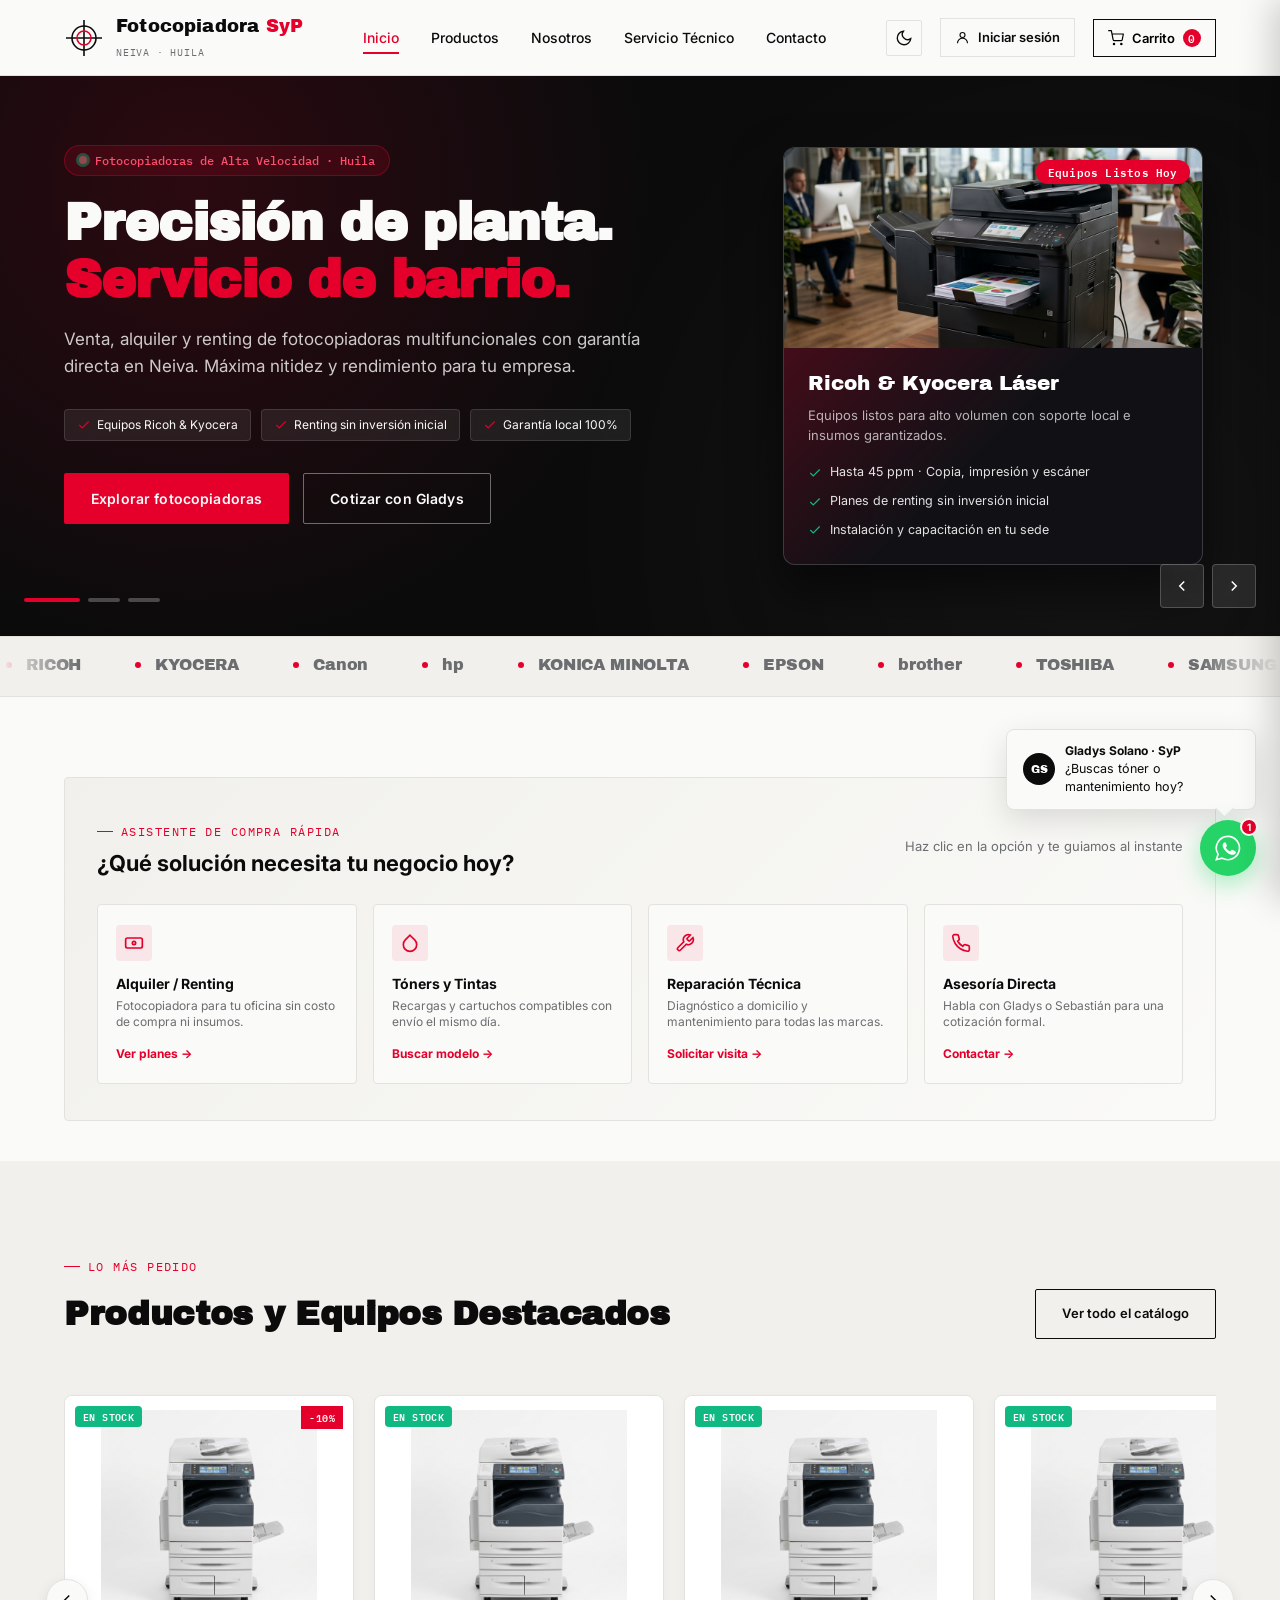
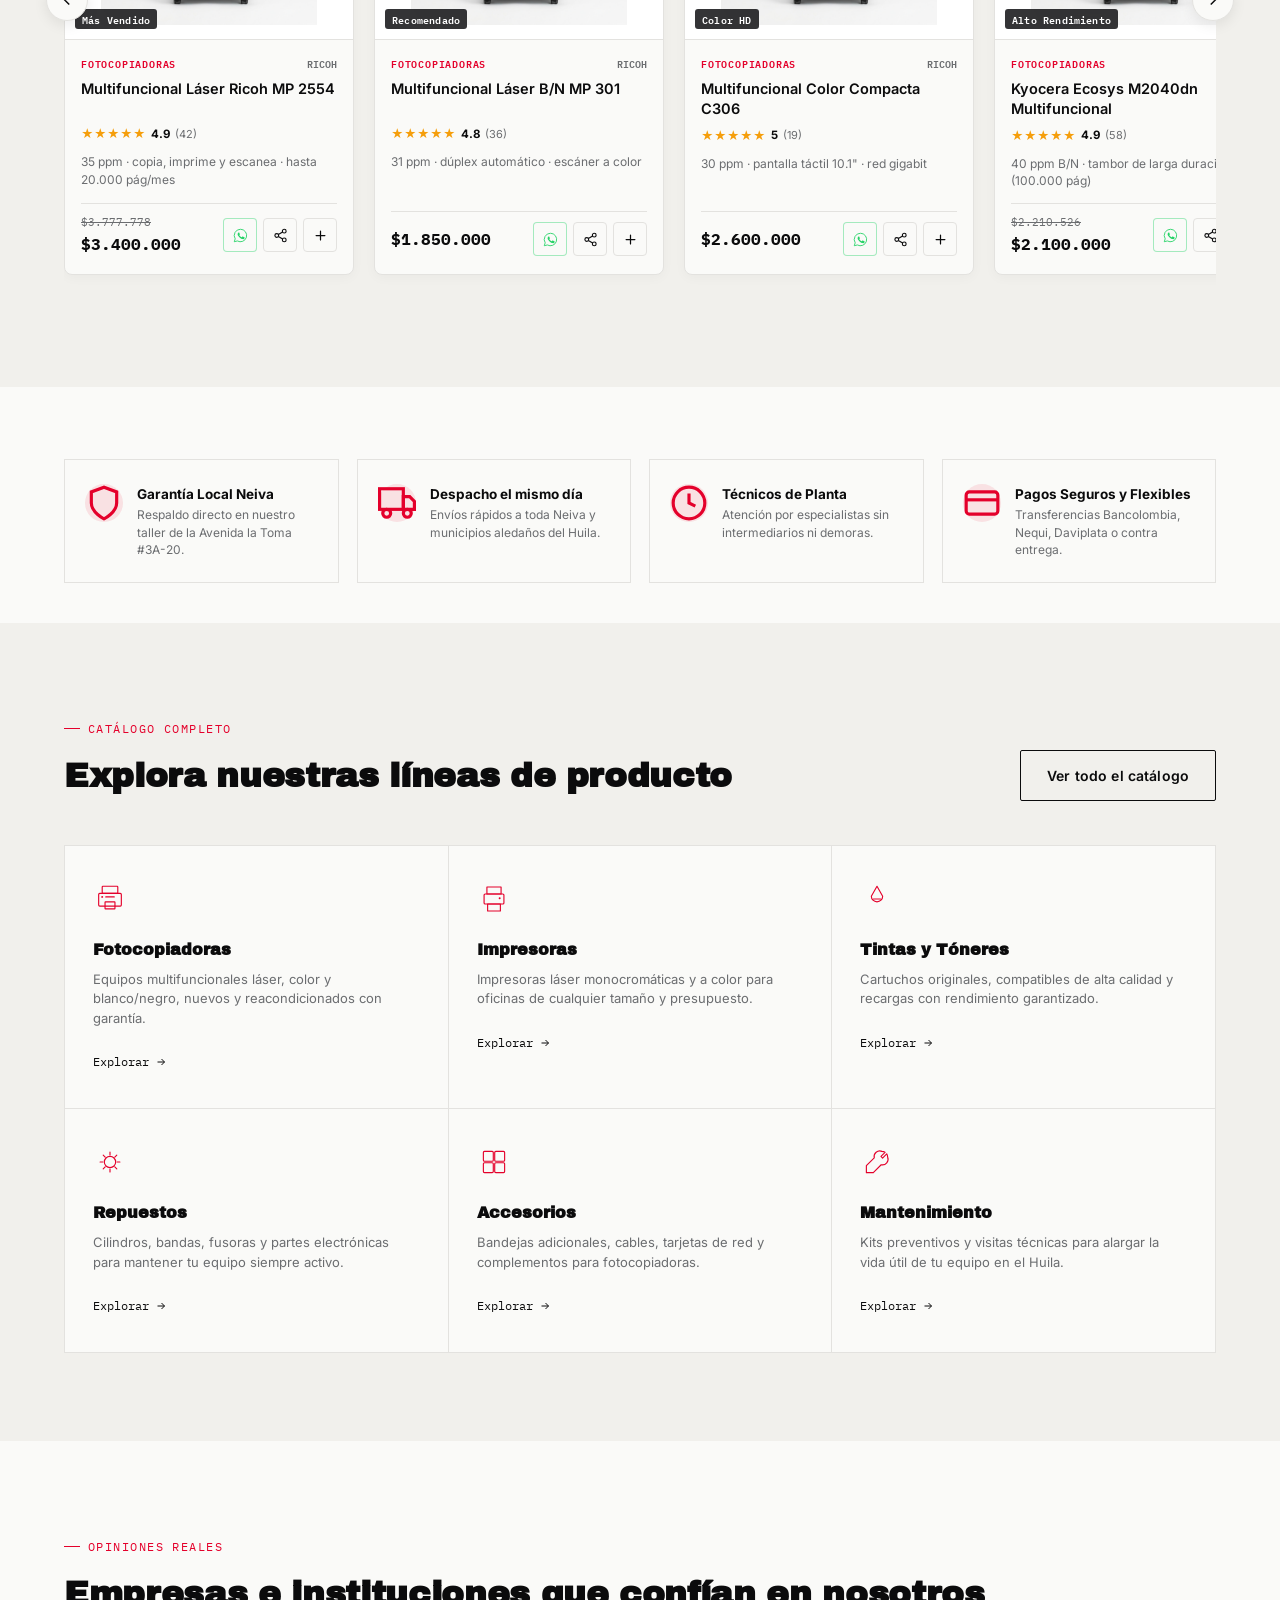
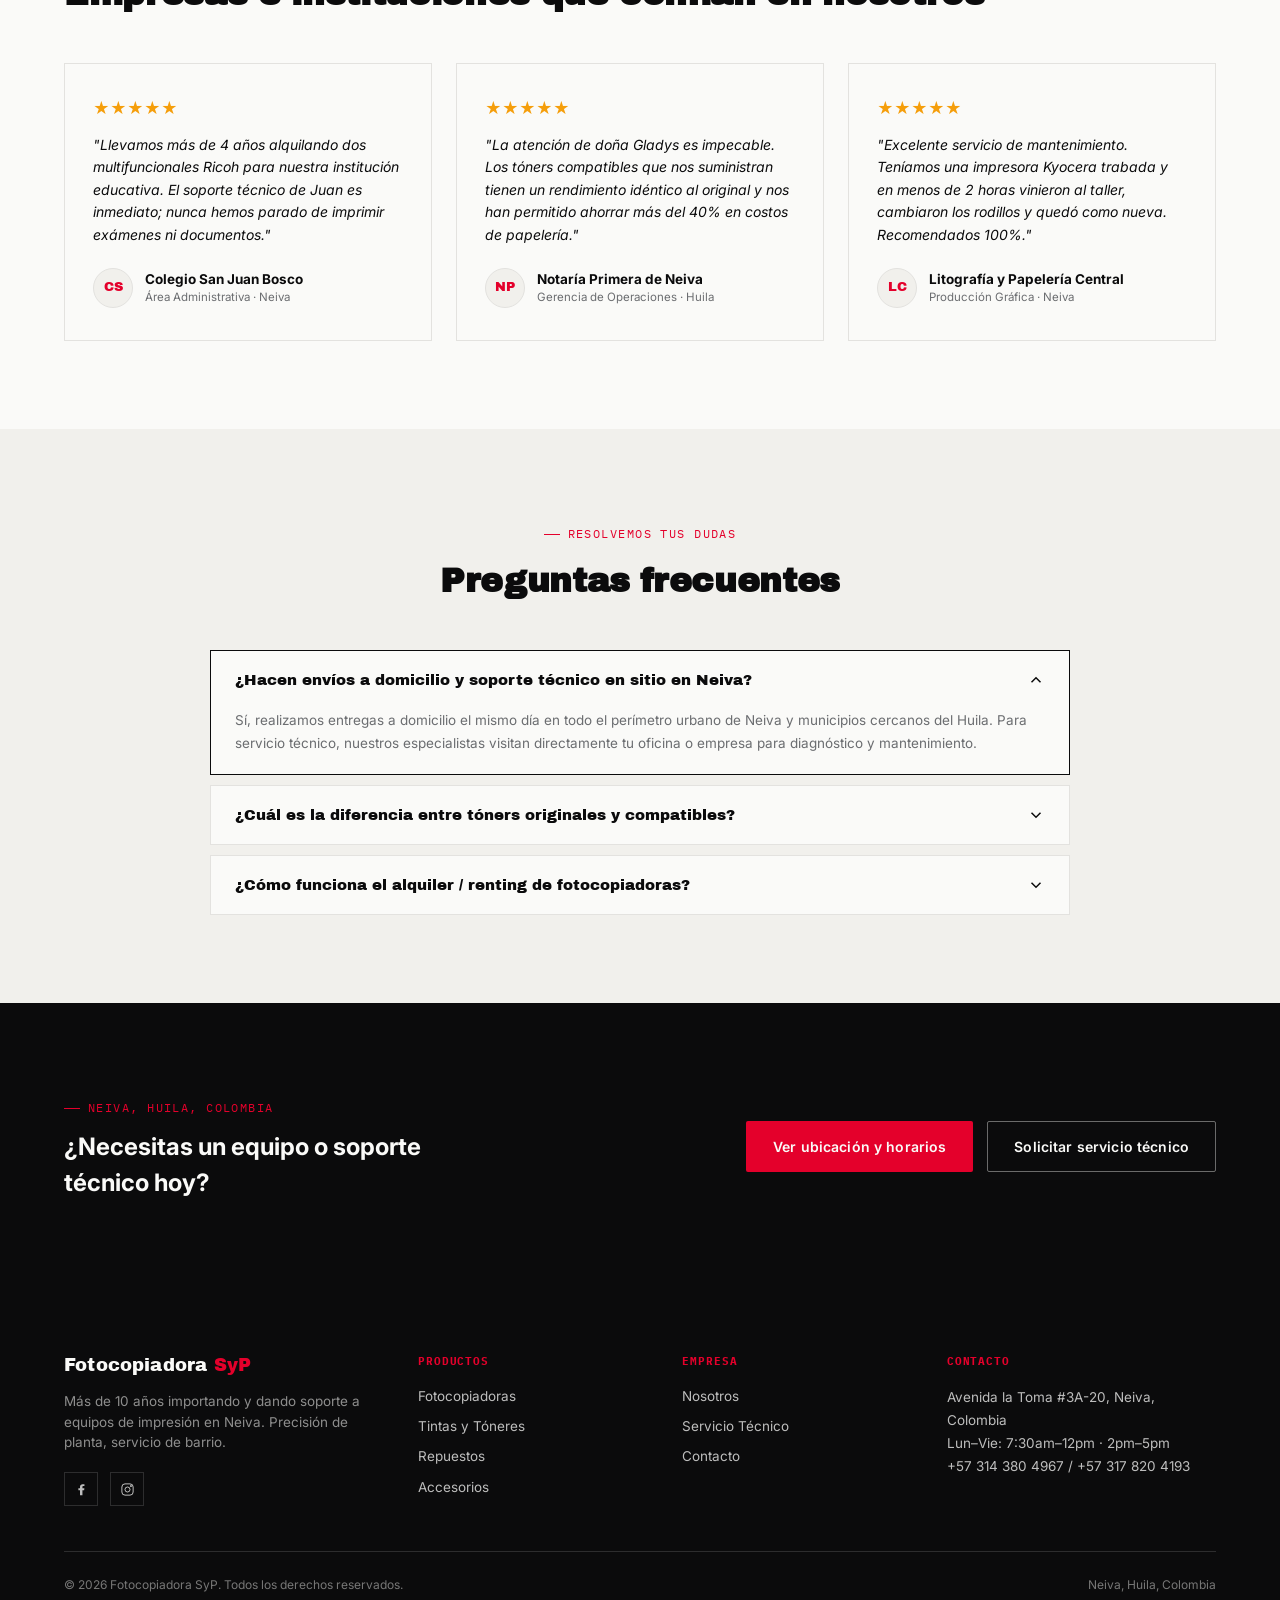
==== commit 9feed2b7: "feat(ui): overhaul visual design with rich photography, product cards, ratings, hero slides, and ser" ====
--- a/index.html
+++ b/index.html
@@ -139,24 +139,27 @@
             </div>
             
             <div class="hero-slide-visual">
-              <div class="hero-card-preview">
-                <div class="preview-icon-wrap">
-                  <svg viewBox="0 0 24 24" fill="none" stroke="currentColor" stroke-width="1.8"><rect x="2" y="6" width="20" height="12" rx="2"/><circle cx="12" cy="12" r="2"/><path d="M6 12h.01M18 12h.01"/></svg>
-                </div>
-                <div class="preview-title">Ricoh & Kyocera Láser</div>
-                <p class="preview-desc">Equipos listos para alto volumen de copiado con insumos incluidos.</p>
-                <div class="preview-perks">
-                  <div class="preview-perk-item">
-                    <svg viewBox="0 0 24 24" fill="none" stroke="currentColor" stroke-width="2"><polyline points="20 6 9 17 4 12"/></svg>
-                    <span>Hasta 45 páginas por minuto</span>
-                  </div>
-                  <div class="preview-perk-item">
-                    <svg viewBox="0 0 24 24" fill="none" stroke="currentColor" stroke-width="2"><polyline points="20 6 9 17 4 12"/></svg>
-                    <span>Escáner dúplex de alta resolución</span>
-                  </div>
-                  <div class="preview-perk-item">
-                    <svg viewBox="0 0 24 24" fill="none" stroke="currentColor" stroke-width="2"><polyline points="20 6 9 17 4 12"/></svg>
-                    <span>Instalación y capacitación en tu oficina</span>
+              <div class="hero-card-preview hero-card-with-img">
+                <div class="hero-preview-img-box">
+                  <img src="img/hero_copier.jpg" alt="Fotocopiadoras Multifuncionales de Alto Volumen en Neiva" class="hero-preview-photo" loading="eager">
+                  <span class="preview-tag-floating">Equipos Listos Hoy</span>
+                </div>
+                <div class="preview-content-box">
+                  <div class="preview-title">Ricoh &amp; Kyocera Láser</div>
+                  <p class="preview-desc">Equipos listos para alto volumen con soporte local e insumos garantizados.</p>
+                  <div class="preview-perks">
+                    <div class="preview-perk-item">
+                      <svg viewBox="0 0 24 24" fill="none" stroke="currentColor" stroke-width="2"><polyline points="20 6 9 17 4 12"/></svg>
+                      <span>Hasta 45 ppm · Copia, impresión y escáner</span>
+                    </div>
+                    <div class="preview-perk-item">
+                      <svg viewBox="0 0 24 24" fill="none" stroke="currentColor" stroke-width="2"><polyline points="20 6 9 17 4 12"/></svg>
+                      <span>Planes de renting sin inversión inicial</span>
+                    </div>
+                    <div class="preview-perk-item">
+                      <svg viewBox="0 0 24 24" fill="none" stroke="currentColor" stroke-width="2"><polyline points="20 6 9 17 4 12"/></svg>
+                      <span>Instalación y capacitación en tu sede</span>
+                    </div>
                   </div>
                 </div>
               </div>
@@ -199,24 +202,27 @@
             </div>
 
             <div class="hero-slide-visual">
-              <div class="hero-card-preview">
-                <div class="preview-icon-wrap" style="background:rgba(16, 185, 129, 0.15); border-color:#10b981; color:#10b981;">
-                  <svg viewBox="0 0 24 24" fill="none" stroke="currentColor" stroke-width="1.8"><path d="M14.7 6.3a1 1 0 0 0 0 1.4l1.6 1.6a1 1 0 0 0 1.4 0l3.77-3.77a6 6 0 0 1-7.94 7.94l-6.91 6.91a2.12 2.12 0 0 1-3-3l6.91-6.91a6 6 0 0 1 7.94-7.94l-3.76 3.76z"/></svg>
-                </div>
-                <div class="preview-title">Soporte Técnico de Planta</div>
-                <p class="preview-desc">Solución rápida a atascos de papel, manchas, códigos de error y cambios de fusora.</p>
-                <div class="preview-perks">
-                  <div class="preview-perk-item">
-                    <svg viewBox="0 0 24 24" fill="none" stroke="currentColor" stroke-width="2"><polyline points="20 6 9 17 4 12"/></svg>
-                    <span>Visitas programadas en tu horario</span>
-                  </div>
-                  <div class="preview-perk-item">
-                    <svg viewBox="0 0 24 24" fill="none" stroke="currentColor" stroke-width="2"><polyline points="20 6 9 17 4 12"/></svg>
-                    <span>Calibración de densidad y tóner</span>
-                  </div>
-                  <div class="preview-perk-item">
-                    <svg viewBox="0 0 24 24" fill="none" stroke="currentColor" stroke-width="2"><polyline points="20 6 9 17 4 12"/></svg>
-                    <span>Historial técnico digital registrado</span>
+              <div class="hero-card-preview hero-card-with-img">
+                <div class="hero-preview-img-box">
+                  <img src="img/hero_service.jpg" alt="Técnico Certificado Reparación de Fotocopiadoras SyP" class="hero-preview-photo" loading="eager">
+                  <span class="preview-tag-floating" style="background:#10b981;">Soporte en Sitio</span>
+                </div>
+                <div class="preview-content-box">
+                  <div class="preview-title">Soporte Técnico de Planta</div>
+                  <p class="preview-desc">Solución rápida a atascos, manchas, códigos de error y fusoras.</p>
+                  <div class="preview-perks">
+                    <div class="preview-perk-item">
+                      <svg viewBox="0 0 24 24" fill="none" stroke="currentColor" stroke-width="2"><polyline points="20 6 9 17 4 12"/></svg>
+                      <span>Visitas programadas en tu horario</span>
+                    </div>
+                    <div class="preview-perk-item">
+                      <svg viewBox="0 0 24 24" fill="none" stroke="currentColor" stroke-width="2"><polyline points="20 6 9 17 4 12"/></svg>
+                      <span>Calibración de densidad y cilindro</span>
+                    </div>
+                    <div class="preview-perk-item">
+                      <svg viewBox="0 0 24 24" fill="none" stroke="currentColor" stroke-width="2"><polyline points="20 6 9 17 4 12"/></svg>
+                      <span>Historial técnico digital de tu equipo</span>
+                    </div>
                   </div>
                 </div>
               </div>
@@ -259,28 +265,34 @@
             </div>
 
             <div class="hero-slide-visual">
-              <div class="hero-card-preview">
-                <div class="preview-icon-wrap" style="background:rgba(59, 130, 246, 0.15); border-color:#3b82f6; color:#3b82f6;">
-                  <svg viewBox="0 0 24 24" fill="none" stroke="currentColor" stroke-width="1.8"><path d="M24 6 L32 20 A8 8 0 1 1 16 20 Z"/><line x1="19" y1="24" x2="29" y2="24"/></svg>
-                </div>
-                <div class="preview-title">Insumos y Recargas Rápidas</div>
-                <p class="preview-desc">Encuentra el cartucho exacto para tu modelo sin arriesgar tu máquina.</p>
-                <div class="preview-perks">
-                  <div class="preview-perk-item">
-                    <svg viewBox="0 0 24 24" fill="none" stroke="currentColor" stroke-width="2"><polyline points="20 6 9 17 4 12"/></svg>
-                    <span>Polvo microfino de alta fijación</span>
+              <div class="hero-card-preview hero-card-with-img">
+                <div class="hero-preview-img-box">
+                  <img src="img/hero_toner.jpg" alt="Cartuchos de Tóner y Polvo Universal para Fotocopiadoras" class="hero-preview-photo" loading="eager">
+                  <span class="preview-tag-floating" style="background:#3b82f6;">+180 en Stock</span>
+                </div>
+                <div class="preview-content-box">
+                  <div class="preview-title">Insumos y Recargas Rápidas</div>
+                  <p class="preview-desc">Encuentra el cartucho exacto para tu modelo sin arriesgar tu máquina.</p>
+                  <div class="preview-perks">
+                    <div class="preview-perk-item">
+                      <svg viewBox="0 0 24 24" fill="none" stroke="currentColor" stroke-width="2"><polyline points="20 6 9 17 4 12"/></svg>
+                      <span>Polvo microfino de alta fijación</span>
+                    </div>
+                    <div class="preview-perk-item">
+                      <svg viewBox="0 0 24 24" fill="none" stroke="currentColor" stroke-width="2"><polyline points="20 6 9 17 4 12"/></svg>
+                      <span>Chips de reconocimiento actualizados</span>
+                    </div>
+                    <div class="preview-perk-item">
+                      <svg viewBox="0 0 24 24" fill="none" stroke="currentColor" stroke-width="2"><polyline points="20 6 9 17 4 12"/></svg>
+                      <span>Precios especiales para colegios y oficinas</span>
+                    </div>
                   </div>
-                  <div class="preview-perk-item">
-                    <svg viewBox="0 0 24 24" fill="none" stroke="currentColor" stroke-width="2"><polyline points="20 6 9 17 4 12"/></svg>
-                    <span>Chips de reconocimiento actualizados</span>
-                  </div>
-                  <div class="preview-perk-item">
-                    <svg viewBox="0 0 24 24" fill="none" stroke="currentColor" stroke-width="2"><polyline points="20 6 9 17 4 12"/></svg>
-                    <span>Precios especiales para colegios y oficinas</span>
-                  </div>
-                </div>
-              </div>
-            </div>
+                </div>
+              </div>
+            </div>
+          </div>
+        </div>
+      </div>
           </div>
         </div>
       </div>
--- a/css/style.css
+++ b/css/style.css
@@ -553,27 +553,75 @@
 .product-grid {
   display: grid;
   grid-template-columns: repeat(4, 1fr);
-  gap: 20px;
+  gap: 22px;
 }
 .product-card {
   border: 1px solid var(--line);
   background: var(--paper);
+  border-radius: 8px;
+  overflow: hidden;
   display: flex;
   flex-direction: column;
   position: relative;
-  transition: border-color .15s ease, box-shadow .15s ease;
-}
-.product-card:hover { border-color: var(--ink); }
+  box-shadow: 0 3px 12px rgba(0, 0, 0, 0.03);
+  transition: transform 0.25s cubic-bezier(0.16, 1, 0.3, 1), box-shadow 0.25s ease, border-color 0.25s ease;
+}
+.product-card:hover {
+  transform: translateY(-5px);
+  border-color: var(--ink);
+  box-shadow: 0 12px 28px rgba(0, 0, 0, 0.08);
+}
+[data-theme="dark"] .product-card:hover {
+  box-shadow: 0 12px 28px rgba(0, 0, 0, 0.4);
+  border-color: rgba(255, 255, 255, 0.25);
+}
+
 .product-media {
   aspect-ratio: 1 / 0.85;
-  background: var(--paper-dim);
+  background: #ffffff;
   display: flex;
   align-items: center;
   justify-content: center;
   position: relative;
   border-bottom: 1px solid var(--line);
-}
-.product-media svg { width: 46%; height: 46%; color: var(--ink); opacity: 0.85; }
+  overflow: hidden;
+}
+[data-theme="dark"] .product-media {
+  background: #18181b;
+}
+
+.product-media-img-wrap {
+  width: 100%;
+  height: 100%;
+  display: flex;
+  align-items: center;
+  justify-content: center;
+  overflow: hidden;
+}
+.product-real-img {
+  width: 100%;
+  height: 100%;
+  object-fit: contain;
+  padding: 14px;
+  transition: transform 0.4s cubic-bezier(0.16, 1, 0.3, 1);
+}
+.product-card:hover .product-real-img {
+  transform: scale(1.08);
+}
+.product-fallback-icon {
+  width: 100%;
+  height: 100%;
+  display: flex;
+  align-items: center;
+  justify-content: center;
+}
+.product-fallback-icon svg {
+  width: 48%;
+  height: 48%;
+  color: var(--ink);
+  opacity: 0.8;
+}
+
 .stock-tag {
   position: absolute;
   top: 10px; left: 10px;
@@ -581,39 +629,134 @@
   font-size: 10px;
   letter-spacing: 0.04em;
   text-transform: uppercase;
-  padding: 4px 8px;
+  padding: 3px 8px;
+  border-radius: 4px;
   background: var(--red);
   color: var(--paper);
-}
-.stock-tag.low { background: var(--ink); }
-.product-body { padding: 16px 16px 18px; display: flex; flex-direction: column; gap: 10px; flex: 1; }
+  z-index: 2;
+  font-weight: 600;
+}
+.stock-tag.in-stock {
+  background: #10b981;
+  color: #fff;
+}
+.stock-tag.low {
+  background: var(--ink);
+  color: var(--paper);
+}
+
+.badge-pill {
+  position: absolute;
+  bottom: 10px; left: 10px;
+  background: rgba(17, 17, 19, 0.85);
+  color: #fff;
+  backdrop-filter: blur(6px);
+  font-size: 9.5px;
+  font-family: var(--font-mono);
+  padding: 3px 7px;
+  border-radius: 3px;
+  font-weight: 600;
+  letter-spacing: 0.02em;
+  z-index: 2;
+}
+
+.product-body {
+  padding: 16px 16px 18px;
+  display: flex;
+  flex-direction: column;
+  gap: 8px;
+  flex: 1;
+}
 .product-cat {
   font-family: var(--font-mono);
   font-size: 10px;
   letter-spacing: 0.08em;
   text-transform: uppercase;
   color: var(--red);
-}
-.product-name { font-size: 14.5px; font-weight: 600; line-height: 1.3; min-height: 38px; }
-.product-spec { font-size: 12.5px; color: var(--steel); line-height: 1.4; flex: 1; }
+  font-weight: 600;
+}
+.product-brand-tag {
+  font-family: var(--font-mono);
+  font-size: 10px;
+  color: var(--steel);
+  font-weight: 600;
+  text-transform: uppercase;
+}
+.product-name {
+  font-size: 14.5px;
+  font-weight: 600;
+  line-height: 1.35;
+  min-height: 38px;
+  color: var(--ink);
+}
+.product-rating {
+  display: flex;
+  align-items: center;
+  gap: 5px;
+  margin-bottom: 2px;
+}
+.product-spec {
+  font-size: 12px;
+  color: var(--steel);
+  line-height: 1.45;
+  flex: 1;
+}
 .product-foot {
   display: flex;
   align-items: center;
   justify-content: space-between;
-  gap: 10px;
-  margin-top: 4px;
-}
-.product-price { font-family: var(--font-mono); font-size: 15px; font-weight: 600; }
+  gap: 8px;
+  margin-top: 6px;
+  padding-top: 10px;
+  border-top: 1px solid var(--line);
+}
+.product-price {
+  font-family: var(--font-mono);
+  font-size: 15.5px;
+  font-weight: 700;
+  color: var(--ink);
+}
 .add-btn {
-  width: 36px; height: 36px;
-  border: 1px solid var(--ink);
-  display: flex; align-items: center; justify-content: center;
-  transition: background .15s ease, color .15s ease;
+  width: 34px;
+  height: 34px;
+  border: 1px solid var(--line);
+  background: var(--paper);
+  border-radius: 4px;
+  display: flex;
+  align-items: center;
+  justify-content: center;
+  color: var(--ink);
+  transition: all 0.18s ease;
   flex-shrink: 0;
-}
-.add-btn svg { width: 16px; height: 16px; }
-.add-btn:hover { background: var(--ink); color: var(--paper); }
-.add-btn.added { background: var(--red); border-color: var(--red); color: var(--paper); }
+  cursor: pointer;
+  text-decoration: none;
+}
+.add-btn svg { width: 15px; height: 15px; }
+.add-btn:hover {
+  background: var(--ink);
+  color: var(--paper);
+  border-color: var(--ink);
+  transform: translateY(-2px);
+}
+.add-btn.wa-quote-btn {
+  color: #25D366;
+  border-color: rgba(37, 211, 102, 0.4);
+}
+.add-btn.wa-quote-btn:hover {
+  background: #25D366;
+  color: #fff;
+  border-color: #25D366;
+}
+.add-btn.add-cart-btn:hover {
+  background: var(--red);
+  color: #fff;
+  border-color: var(--red);
+}
+.add-btn.added {
+  background: var(--red);
+  border-color: var(--red);
+  color: var(--paper);
+}
 
 .empty-state {
   grid-column: 1 / -1;
@@ -2066,7 +2209,7 @@
   border-radius: 8px;
   padding: 32px 28px;
   width: 100%;
-  max-width: 400px;
+  max-width: 420px;
   box-shadow: 0 20px 40px rgba(0, 0, 0, 0.4);
   backdrop-filter: blur(12px);
   position: relative;
@@ -2079,6 +2222,51 @@
   border-radius: 9px;
   z-index: -1;
 }
+
+/* Hero card enriquecida con fotografía real */
+.hero-card-with-img {
+  padding: 0;
+  overflow: hidden;
+  border-radius: 12px;
+  background: rgba(18, 18, 22, 0.88);
+  border: 1px solid rgba(255, 255, 255, 0.18);
+  box-shadow: 0 24px 50px rgba(0, 0, 0, 0.55);
+  backdrop-filter: blur(16px);
+}
+.hero-preview-img-box {
+  position: relative;
+  width: 100%;
+  height: 200px;
+  overflow: hidden;
+  background: #000;
+}
+.hero-preview-photo {
+  width: 100%;
+  height: 100%;
+  object-fit: cover;
+  transition: transform 0.6s cubic-bezier(0.16, 1, 0.3, 1);
+}
+.hero-slide.active .hero-preview-photo {
+  transform: scale(1.06);
+}
+.preview-tag-floating {
+  position: absolute;
+  top: 12px;
+  right: 12px;
+  padding: 4px 12px;
+  background: var(--red);
+  color: #fff;
+  font-family: var(--font-mono);
+  font-size: 10.5px;
+  font-weight: 600;
+  border-radius: 999px;
+  box-shadow: 0 4px 14px rgba(0,0,0,0.4);
+  letter-spacing: 0.02em;
+}
+.preview-content-box {
+  padding: 20px 24px 24px;
+}
+
 .preview-icon-wrap {
   width: 64px;
   height: 64px;
@@ -2105,7 +2293,7 @@
   font-size: 13px;
   color: rgba(250, 250, 248, 0.7);
   line-height: 1.5;
-  margin-bottom: 20px;
+  margin-bottom: 18px;
 }
 .preview-perks {
   display: flex;
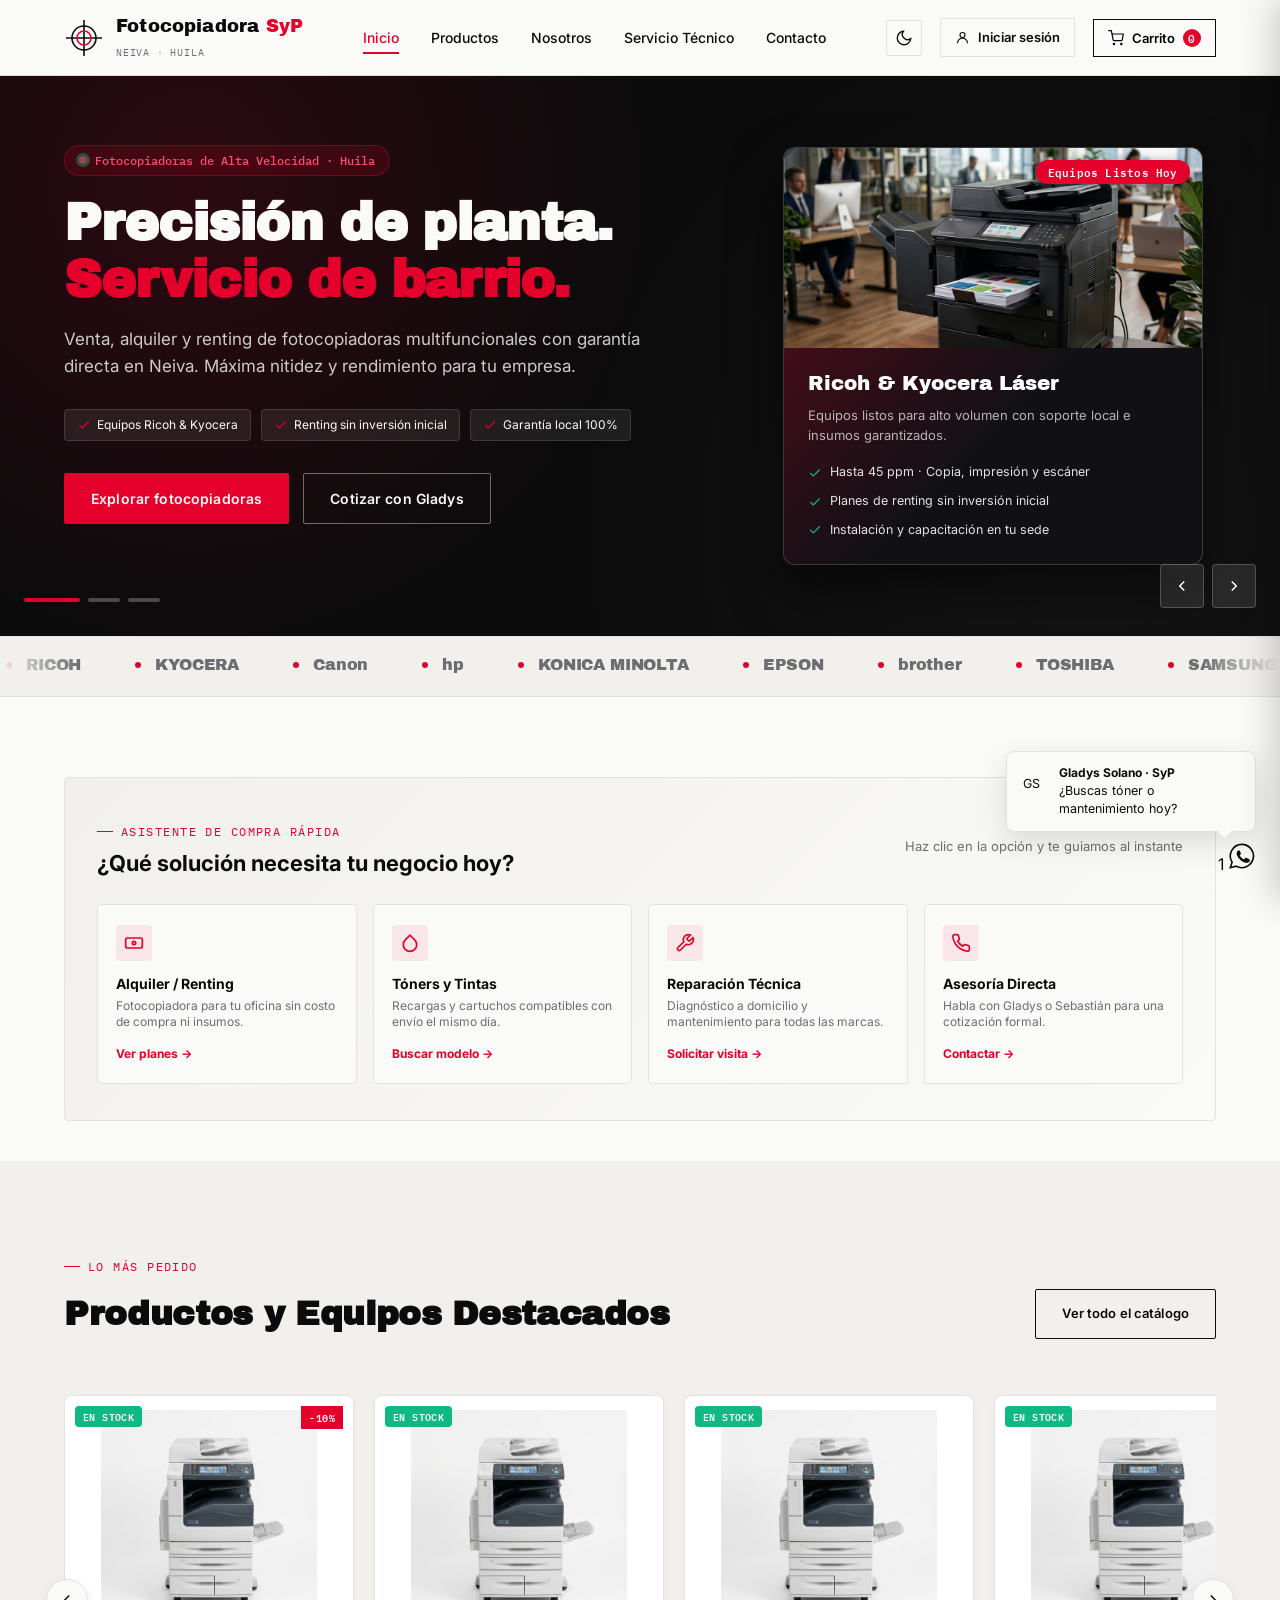
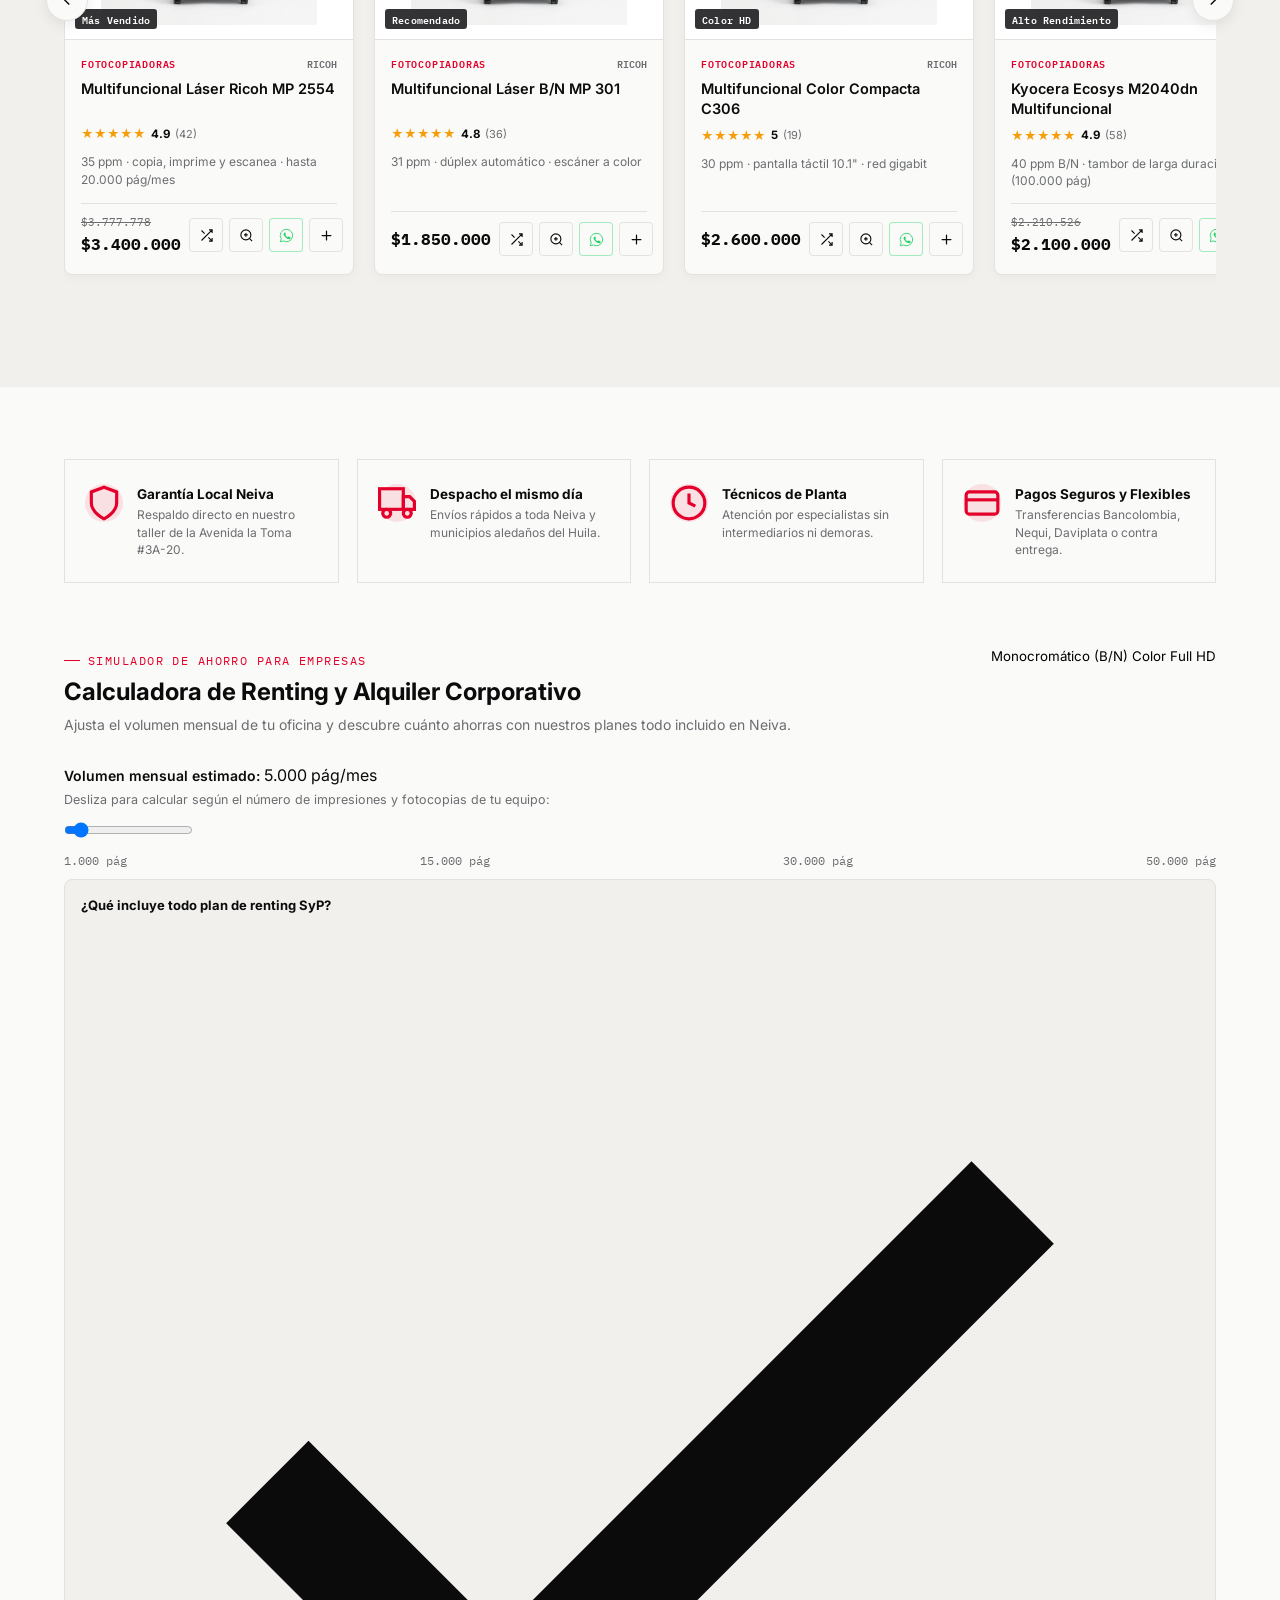
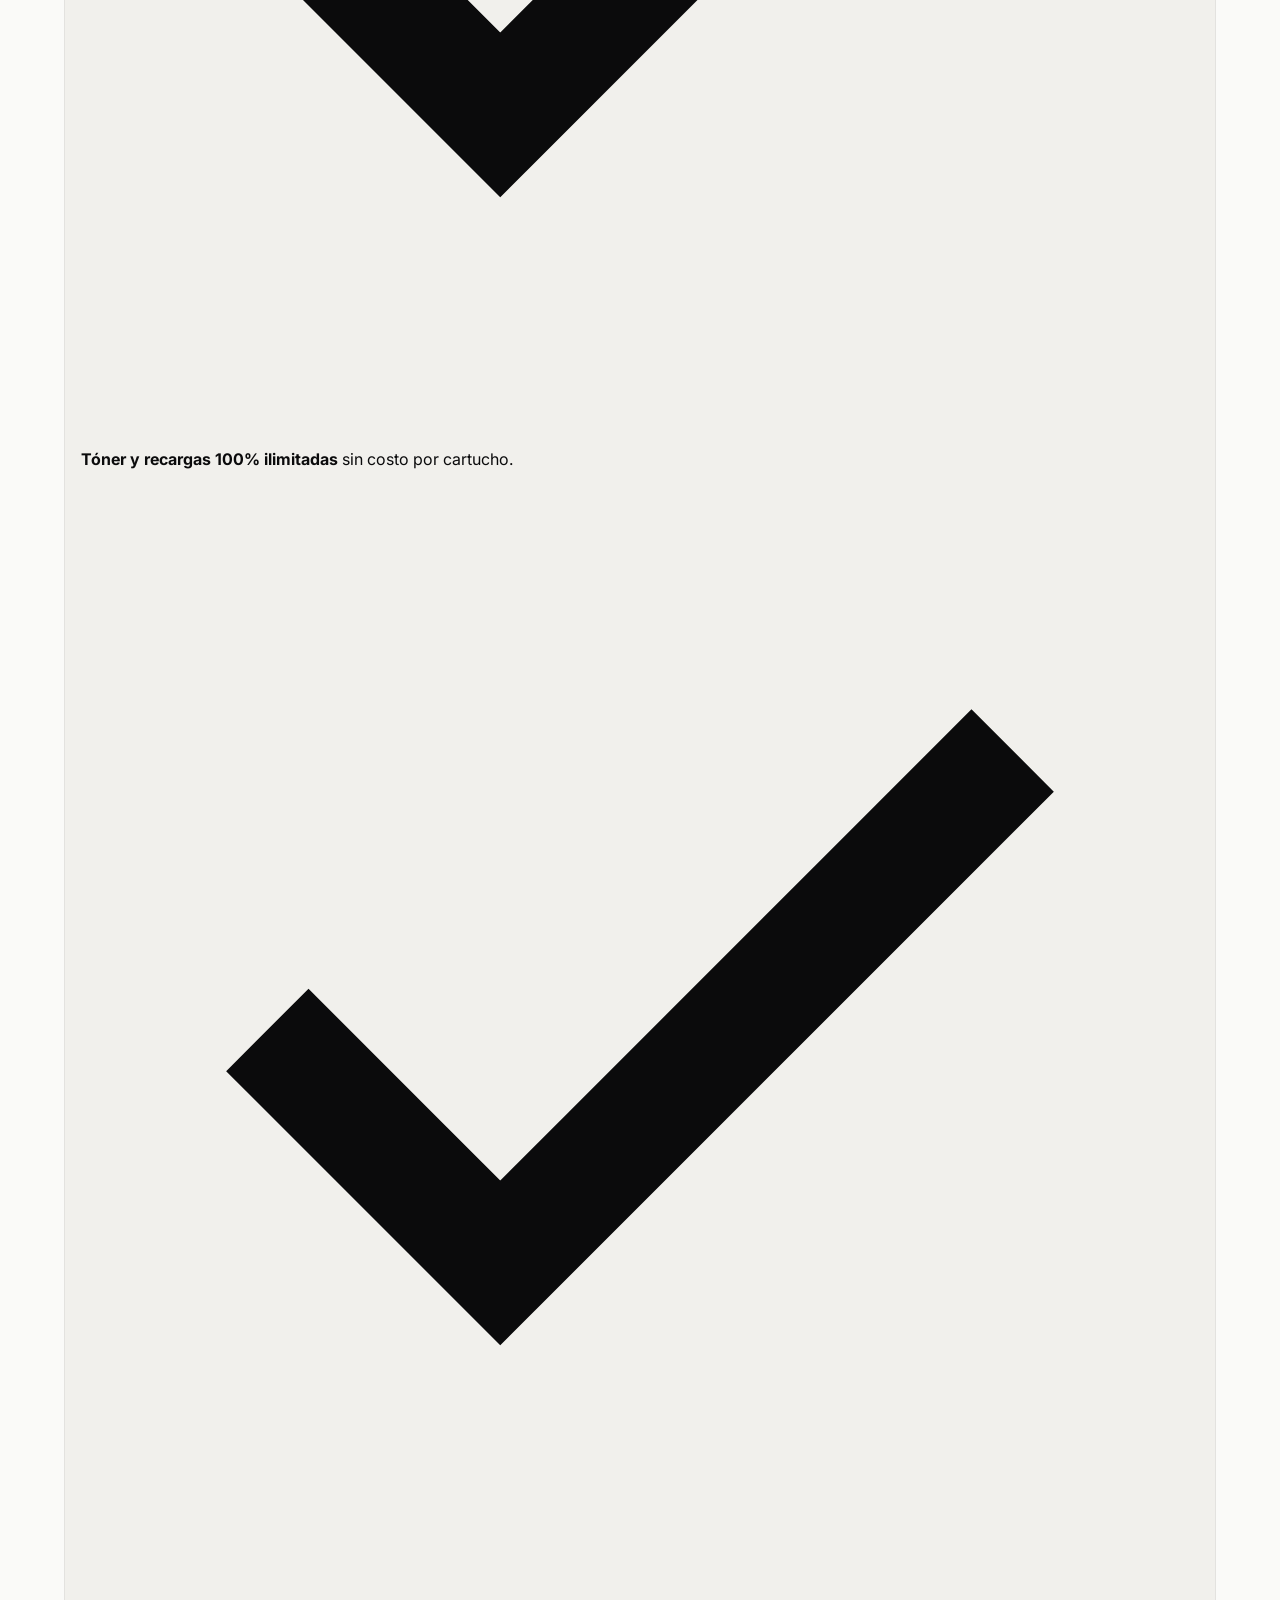
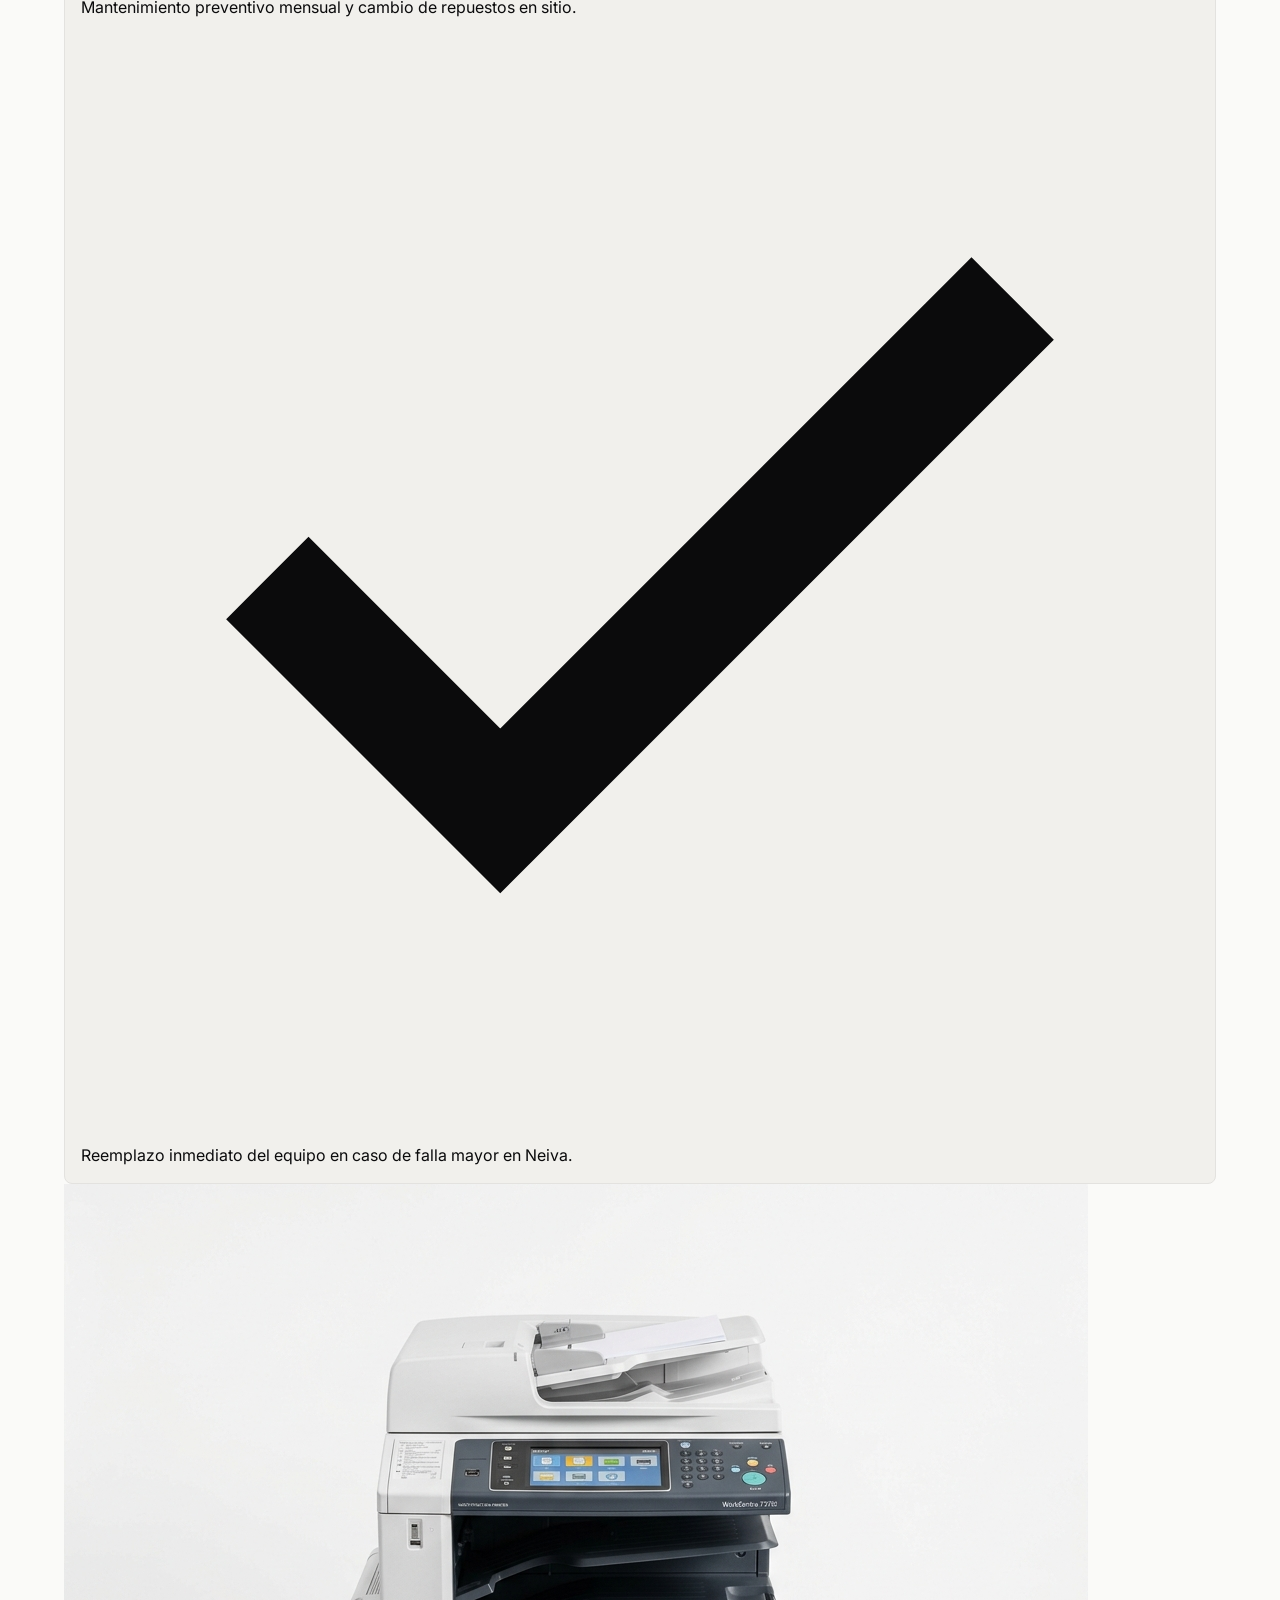
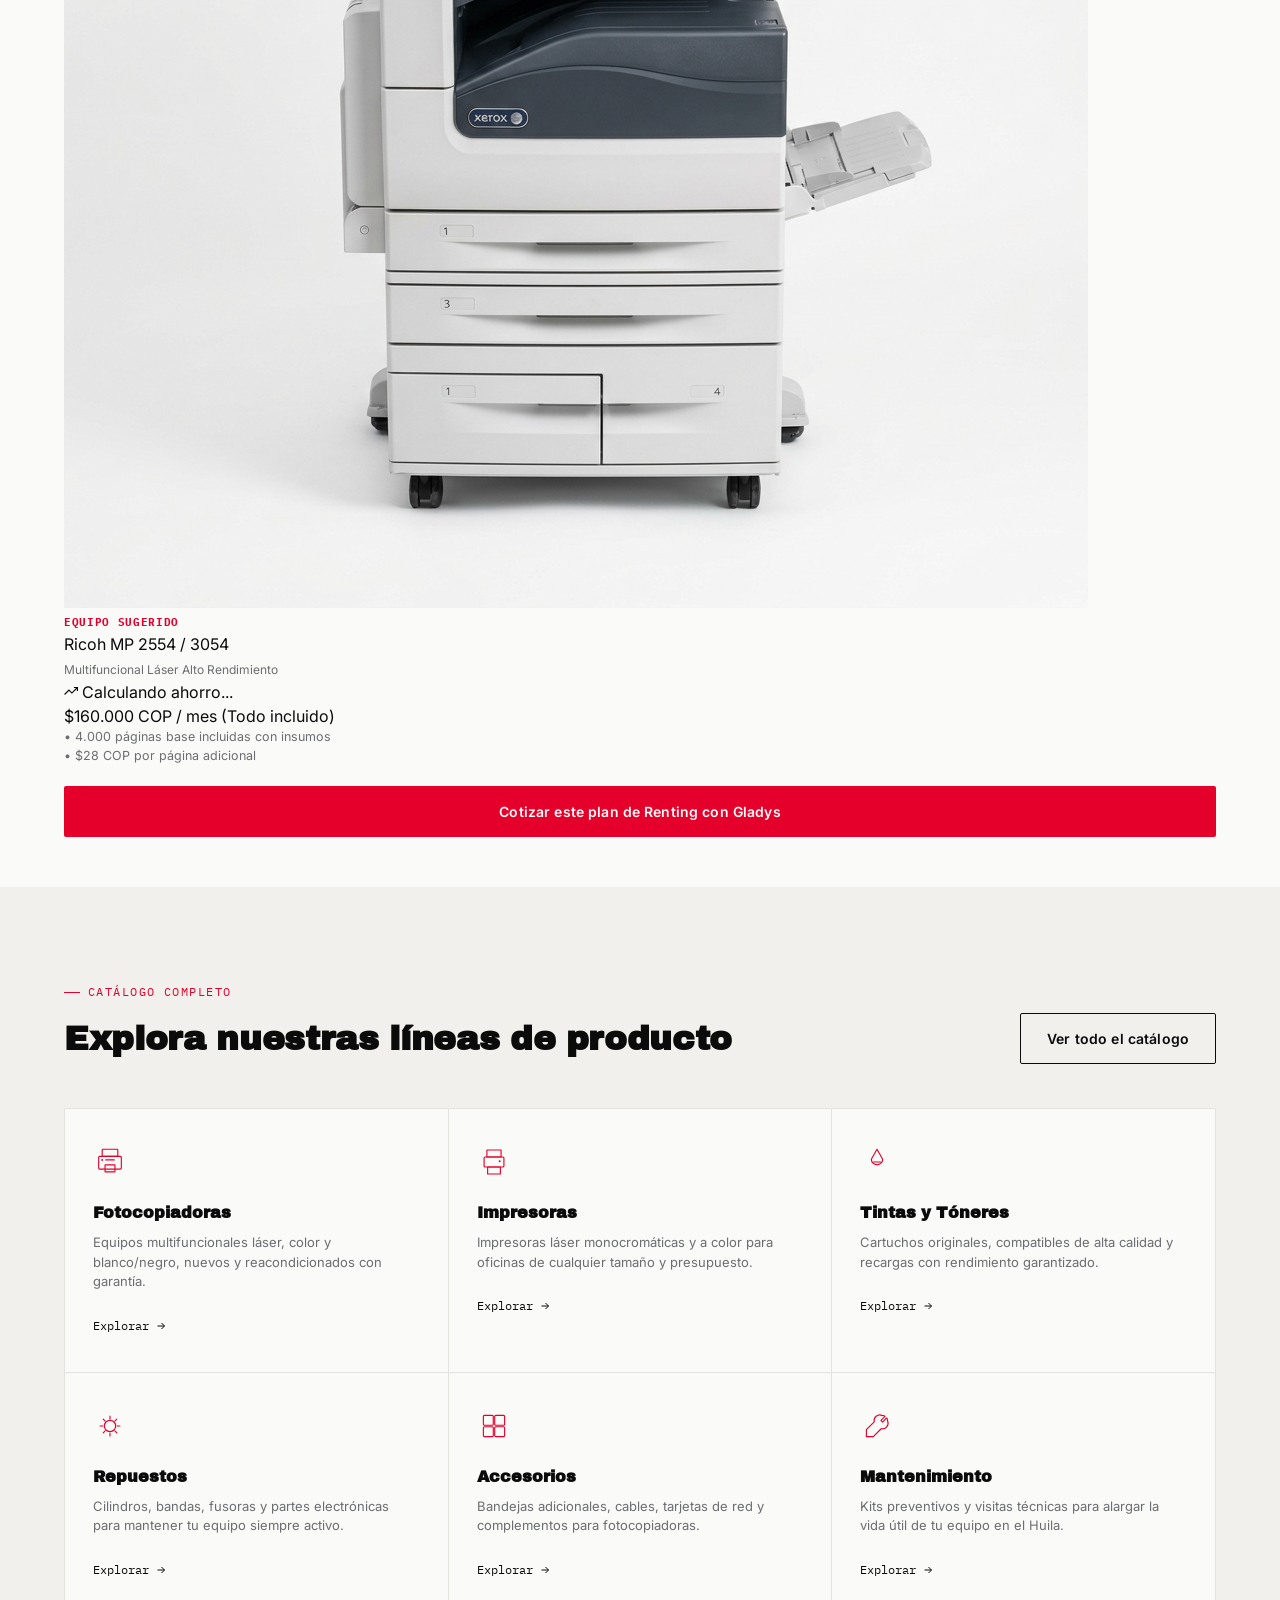
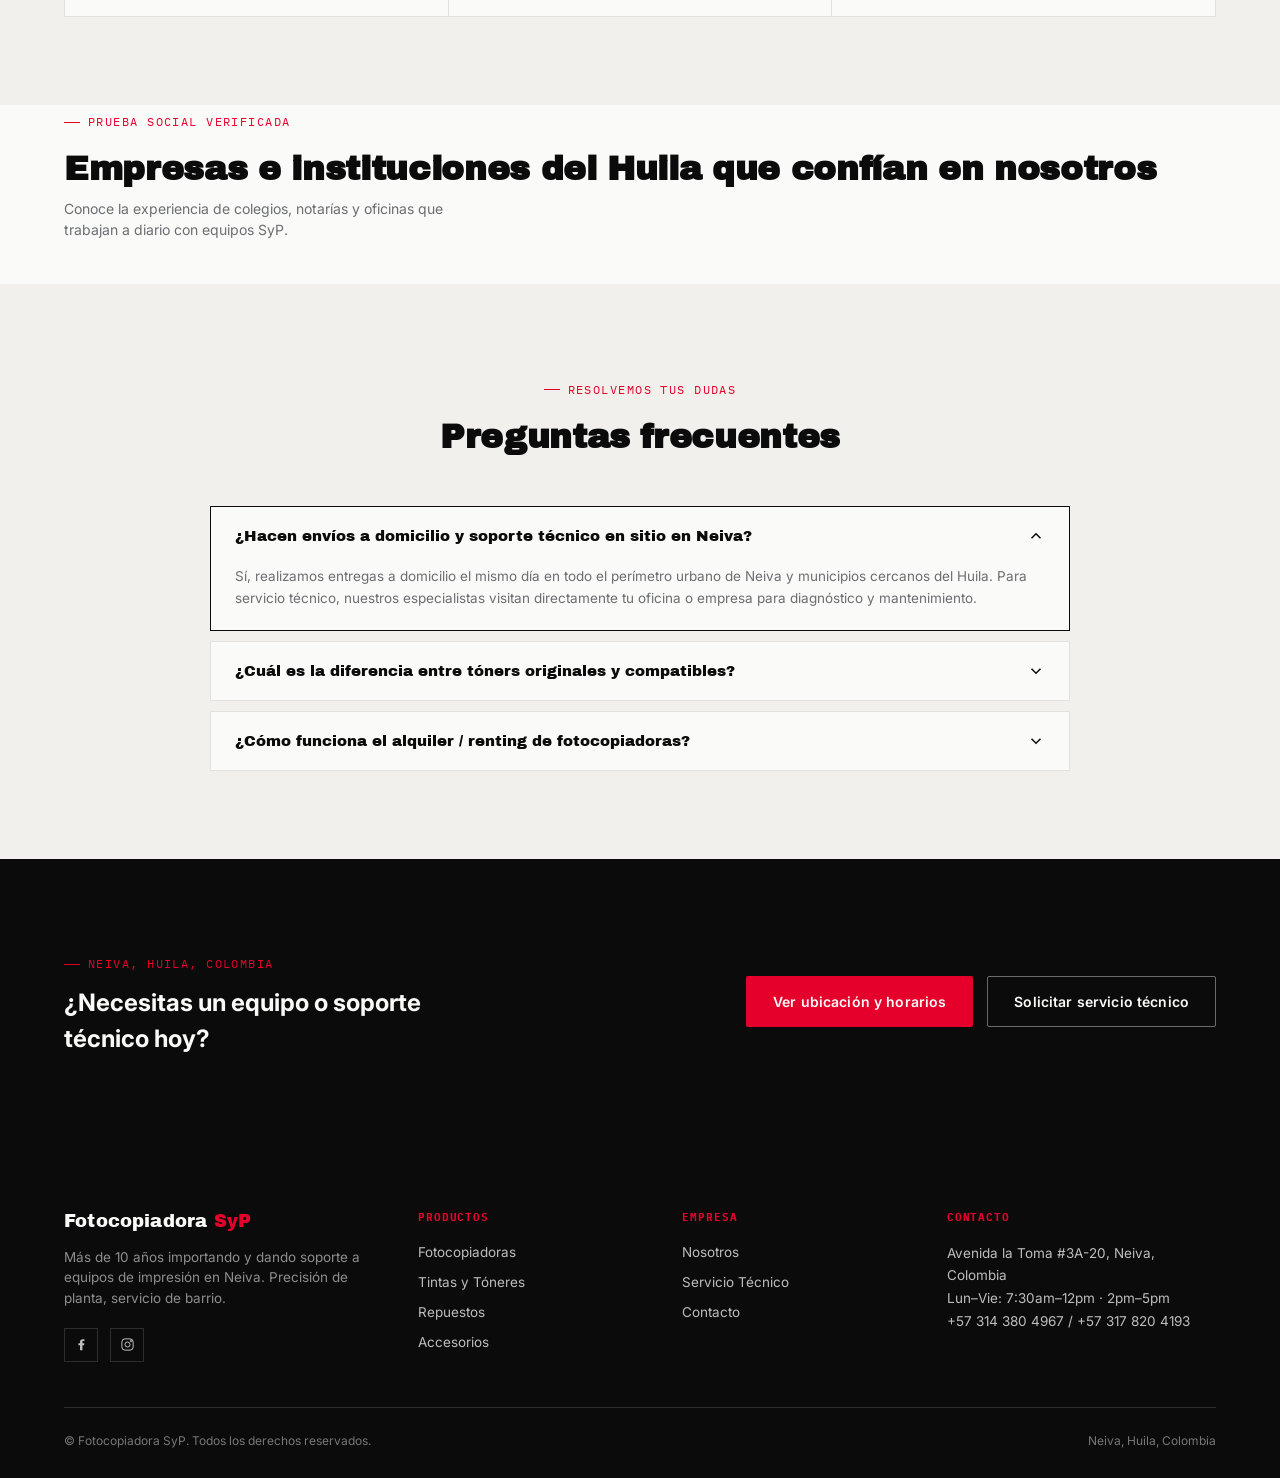
==== commit a36fe12a: "feat: implement 6-feature interactive suite: renting calc, smart troubleshooter, quickview modal, eq" ====
--- a/index.html
+++ b/index.html
@@ -293,9 +293,6 @@
           </div>
         </div>
       </div>
-          </div>
-        </div>
-      </div>
 
     </div>
 
@@ -536,6 +533,97 @@
           <div>
             <h4>Pagos Seguros y Flexibles</h4>
             <p>Transferencias Bancolombia, Nequi, Daviplata o contra entrega.</p>
+          </div>
+        </div>
+      </div>
+    </div>
+  </section>
+
+  <!-- ===================== CALCULADORA DE RENTING & AHORRO ===================== -->
+  <section class="section" id="calculadora-renting" style="padding-top:20px; padding-bottom:50px;">
+    <div class="container">
+      <div class="renting-calc-container" id="rentingCalculator">
+        <div style="display:flex; justify-content:space-between; align-items:flex-start; flex-wrap:wrap; gap:16px; margin-bottom:28px;">
+          <div>
+            <span class="eyebrow" style="color:var(--red);">Simulador de Ahorro para Empresas</span>
+            <h2 style="font-size:24px; margin-top:4px;">Calculadora de Renting y Alquiler Corporativo</h2>
+            <p style="font-size:14px; color:var(--steel); margin-top:4px;">Ajusta el volumen mensual de tu oficina y descubre cuánto ahorras con nuestros planes todo incluido en Neiva.</p>
+          </div>
+          <div class="renting-mode-selector">
+            <button class="renting-mode-btn active" id="rentingModeMono">Monocromático (B/N)</button>
+            <button class="renting-mode-btn" id="rentingModeColor">Color Full HD</button>
+          </div>
+        </div>
+
+        <div class="renting-calc-grid">
+          <!-- Columna Izquierda: Slider interactivo -->
+          <div class="renting-slider-box">
+            <div>
+              <div class="renting-slider-header">
+                <span style="font-size:14px; font-weight:600; color:var(--ink);">Volumen mensual estimado:</span>
+                <span class="renting-vol-number" id="rentingVolumeVal">5.000 pág/mes</span>
+              </div>
+              <p style="font-size:12.5px; color:var(--steel); margin-top:4px;">Desliza para calcular según el número de impresiones y fotocopias de tu equipo:</p>
+            </div>
+
+            <div style="padding:10px 0;">
+              <input type="range" id="rentingVolumeRange" class="renting-range-slider" min="1000" max="50000" step="500" value="5000" aria-label="Volumen mensual de páginas">
+              <div style="display:flex; justify-content:space-between; font-size:11.5px; font-family:var(--font-mono); color:var(--steel); margin-top:8px;">
+                <span>1.000 pág</span>
+                <span>15.000 pág</span>
+                <span>30.000 pág</span>
+                <span>50.000 pág</span>
+              </div>
+            </div>
+
+            <div style="background:var(--paper-dim); border:1px solid var(--line); border-radius:8px; padding:16px;">
+              <strong style="font-size:13px; display:block; margin-bottom:8px; color:var(--ink);">¿Qué incluye todo plan de renting SyP?</strong>
+              <ul class="renting-perks-list" style="margin-bottom:0;">
+                <li>
+                  <svg viewBox="0 0 24 24" fill="none" stroke="currentColor" stroke-width="2.5"><polyline points="20 6 9 17 4 12"/></svg>
+                  <span><strong>Tóner y recargas 100% ilimitadas</strong> sin costo por cartucho.</span>
+                </li>
+                <li>
+                  <svg viewBox="0 0 24 24" fill="none" stroke="currentColor" stroke-width="2.5"><polyline points="20 6 9 17 4 12"/></svg>
+                  <span>Mantenimiento preventivo mensual y cambio de repuestos en sitio.</span>
+                </li>
+                <li>
+                  <svg viewBox="0 0 24 24" fill="none" stroke="currentColor" stroke-width="2.5"><polyline points="20 6 9 17 4 12"/></svg>
+                  <span>Reemplazo inmediato del equipo en caso de falla mayor en Neiva.</span>
+                </li>
+              </ul>
+            </div>
+          </div>
+
+          <!-- Columna Derecha: Tarjeta de recomendación dinámica -->
+          <div class="renting-output-card">
+            <div class="renting-rec-header">
+              <img id="rentingRecImg" class="renting-rec-img" src="img/prod_copier.jpg" alt="Equipo Recomendado" loading="lazy">
+              <div>
+                <span style="font-size:11px; font-family:var(--font-mono); font-weight:700; color:var(--red); text-transform:uppercase; letter-spacing:0.06em;">Equipo Sugerido</span>
+                <div class="renting-rec-title" id="rentingRecModelName">Ricoh MP 2554 / 3054</div>
+                <span style="font-size:12px; color:var(--steel);">Multifuncional Láser Alto Rendimiento</span>
+              </div>
+            </div>
+
+            <div class="renting-savings-badge" id="rentingSavingsBadge">
+              <svg viewBox="0 0 24 24" fill="none" stroke="currentColor" stroke-width="2" width="14" height="14"><polyline points="23 6 13.5 15.5 8.5 10.5 1 18"/><polyline points="17 6 23 6 23 12"/></svg>
+              Calculando ahorro...
+            </div>
+
+            <div class="renting-price-row">
+              <span class="renting-fee-value" id="rentingRecFee">$160.000 COP</span>
+              <span class="renting-fee-period">/ mes (Todo incluido)</span>
+            </div>
+
+            <div style="font-size:12.5px; color:var(--steel); margin-bottom:20px; line-height:1.5;">
+              • <span id="rentingIncludedPages">4.000 páginas base incluidas con insumos</span><br>
+              • <span id="rentingExtraPrice">$28 COP por página adicional</span>
+            </div>
+
+            <a href="https://wa.me/573143804967" id="rentingWhatsAppBtn" target="_blank" rel="noopener" class="btn btn-primary btn-block" style="text-align:center;">
+              Cotizar este plan de Renting con Gladys
+            </a>
           </div>
         </div>
       </div>
@@ -637,57 +725,18 @@
     </div>
   </section>
 
-  <!-- ===================== TESTIMONIOS ===================== -->
-  <section class="section">
+  <!-- ===================== CASOS DE ÉXITO & TESTIMONIOS ===================== -->
+  <section class="testimonials-section" id="testimonios">
     <div class="container">
       <div class="section-head">
         <div>
-          <span class="eyebrow">Opiniones reales</span>
-          <h2>Empresas e instituciones que confían en nosotros</h2>
-        </div>
-      </div>
-      <div class="testimonial-grid">
-        <div class="testimonial-card">
-          <div>
-            <div class="testimonial-stars">★★★★★</div>
-            <p class="testimonial-text">"Llevamos más de 4 años alquilando dos multifuncionales Ricoh para nuestra institución educativa. El soporte técnico de Juan es inmediato; nunca hemos parado de imprimir exámenes ni documentos."</p>
-          </div>
-          <div class="testimonial-author">
-            <div class="author-avatar">CS</div>
-            <div>
-              <div class="author-name">Colegio San Juan Bosco</div>
-              <div class="author-role">Área Administrativa · Neiva</div>
-            </div>
-          </div>
-        </div>
-
-        <div class="testimonial-card">
-          <div>
-            <div class="testimonial-stars">★★★★★</div>
-            <p class="testimonial-text">"La atención de doña Gladys es impecable. Los tóners compatibles que nos suministran tienen un rendimiento idéntico al original y nos han permitido ahorrar más del 40% en costos de papelería."</p>
-          </div>
-          <div class="testimonial-author">
-            <div class="author-avatar">NP</div>
-            <div>
-              <div class="author-name">Notaría Primera de Neiva</div>
-              <div class="author-role">Gerencia de Operaciones · Huila</div>
-            </div>
-          </div>
-        </div>
-
-        <div class="testimonial-card">
-          <div>
-            <div class="testimonial-stars">★★★★★</div>
-            <p class="testimonial-text">"Excelente servicio de mantenimiento. Teníamos una impresora Kyocera trabada y en menos de 2 horas vinieron al taller, cambiaron los rodillos y quedó como nueva. Recomendados 100%."</p>
-          </div>
-          <div class="testimonial-author">
-            <div class="author-avatar">LC</div>
-            <div>
-              <div class="author-name">Litografía y Papelería Central</div>
-              <div class="author-role">Producción Gráfica · Neiva</div>
-            </div>
-          </div>
-        </div>
+          <span class="eyebrow" style="color:var(--red);">Prueba Social Verificada</span>
+          <h2>Empresas e instituciones del Huila que confían en nosotros</h2>
+          <p style="font-size:14px; color:var(--steel); margin-top:4px;">Conoce la experiencia de colegios, notarías y oficinas que trabajan a diario con equipos SyP.</p>
+        </div>
+      </div>
+      <div class="testimonials-grid" id="testimonialsGrid">
+        <!-- Renderizado dinámico vía JS -->
       </div>
     </div>
   </section>
@@ -825,6 +874,7 @@
         <span class="value" id="cartTotalValue">$0</span>
       </div>
       <button class="btn btn-primary btn-block" id="checkoutBtn">Proceder al pago</button>
+      <button class="btn btn-outline btn-block" id="printQuoteBtn" style="margin-top:8px; font-size:12.5px; border-color:var(--line);">📄 Descargar Cotización Formal (PDF)</button>
       <p class="cart-note">Serás redirigido a WhatsApp para confirmar tu pedido.</p>
     </div>
   </aside>
--- a/css/style.css
+++ b/css/style.css
@@ -2647,52 +2647,583 @@
   width: 32px;
   height: 32px;
   border-radius: 50%;
-  background: var(--ink);
-  color: #FFF;
+/* ============================================================
+   1. CALCULADORA DE RENTING & AHORRO INTELIGENTE
+   ============================================================ */
+.renting-calc-container {
+  background: var(--paper);
+  border: 1px solid var(--line);
+  border-radius: 12px;
+  padding: 36px 32px;
+  box-shadow: 0 12px 36px rgba(0, 0, 0, 0.05);
+  margin-top: 32px;
+}
+.renting-calc-grid {
+  display: grid;
+  grid-template-columns: 1.15fr 1fr;
+  gap: 36px;
+  align-items: center;
+}
+.renting-slider-box {
+  display: flex;
+  flex-direction: column;
+  gap: 20px;
+}
+.renting-mode-selector {
+  display: flex;
+  gap: 10px;
+  background: var(--paper-dim);
+  padding: 6px;
+  border-radius: 8px;
+  border: 1px solid var(--line);
+  width: fit-content;
+}
+.renting-mode-btn {
+  padding: 8px 18px;
+  border-radius: 6px;
+  border: none;
+  font-size: 13px;
+  font-weight: 600;
+  cursor: pointer;
+  background: transparent;
+  color: var(--steel);
+  transition: all 0.2s ease;
+}
+.renting-mode-btn.active {
+  background: var(--paper);
+  color: var(--ink);
+  box-shadow: 0 2px 8px rgba(0,0,0,0.08);
+}
+.renting-slider-header {
+  display: flex;
+  justify-content: space-between;
+  align-items: baseline;
+}
+.renting-vol-number {
   font-family: var(--font-display);
-  font-size: 11px;
-  display: flex;
-  align-items: center;
-  justify-content: center;
-  flex-shrink: 0;
-}
-.floating-wa-btn {
-  width: 56px;
-  height: 56px;
-  border-radius: 50%;
-  background: #25D366;
-  color: #FFFFFF;
-  display: flex;
-  align-items: center;
-  justify-content: center;
-  box-shadow: 0 8px 24px rgba(37, 211, 102, 0.4);
-  transition: transform 0.2s ease, box-shadow 0.2s ease;
-  position: relative;
-}
-.floating-wa-btn:hover {
-  transform: scale(1.1);
-  box-shadow: 0 12px 30px rgba(37, 211, 102, 0.55);
-}
-.floating-badge {
-  position: absolute;
-  top: -2px;
-  right: -2px;
-  width: 18px;
-  height: 18px;
+  font-size: 28px;
+  color: var(--red);
+}
+.renting-range-slider {
+  width: 100%;
+  height: 8px;
+  border-radius: 4px;
+  background: var(--line);
+  outline: none;
+  -webkit-appearance: none;
+  cursor: pointer;
+  accent-color: var(--red);
+}
+.renting-range-slider::-webkit-slider-thumb {
+  -webkit-appearance: none;
+  width: 24px;
+  height: 24px;
   border-radius: 50%;
   background: var(--red);
-  color: #FFF;
-  font-size: 10px;
+  cursor: pointer;
+  box-shadow: 0 2px 10px rgba(228, 0, 43, 0.4);
+  border: 3px solid #FFF;
+}
+.renting-output-card {
+  background: linear-gradient(145deg, var(--paper-dim) 0%, var(--paper) 100%);
+  border: 1px solid var(--line);
+  border-radius: 12px;
+  padding: 28px;
+  position: relative;
+  overflow: hidden;
+}
+.renting-output-card::before {
+  content: "";
+  position: absolute;
+  top: 0; left: 0; right: 0;
+  height: 4px;
+  background: linear-gradient(90deg, var(--red), #3b82f6);
+}
+.renting-rec-header {
+  display: flex;
+  gap: 16px;
+  align-items: center;
+  margin-bottom: 20px;
+}
+.renting-rec-img {
+  width: 70px;
+  height: 70px;
+  object-fit: contain;
+  background: #FFF;
+  border-radius: 8px;
+  padding: 6px;
+  border: 1px solid var(--line);
+}
+.renting-rec-title {
+  font-family: var(--font-display);
+  font-size: 17px;
+  color: var(--ink);
+  margin-bottom: 4px;
+}
+.renting-price-row {
+  display: flex;
+  align-items: baseline;
+  gap: 8px;
+  margin-bottom: 12px;
+}
+.renting-fee-value {
+  font-family: var(--font-display);
+  font-size: 30px;
+  color: var(--ink);
+}
+.renting-fee-period {
+  font-size: 13px;
+  color: var(--steel);
+}
+.renting-savings-badge {
+  display: inline-flex;
+  align-items: center;
+  gap: 6px;
+  padding: 6px 12px;
+  border-radius: 6px;
+  background: rgba(16, 185, 129, 0.12);
+  border: 1px solid rgba(16, 185, 129, 0.3);
+  color: #059669;
+  font-size: 12px;
+  font-weight: 600;
+  margin-bottom: 18px;
+}
+[data-theme="dark"] .renting-savings-badge {
+  color: #34d399;
+}
+.renting-perks-list {
+  display: flex;
+  flex-direction: column;
+  gap: 8px;
+  font-size: 12.5px;
+  color: var(--steel);
+  margin-bottom: 22px;
+}
+.renting-perks-list li {
+  display: flex;
+  align-items: center;
+  gap: 8px;
+}
+.renting-perks-list svg {
+  color: #10b981;
+  width: 14px;
+  height: 14px;
+  flex-shrink: 0;
+}
+@media (max-width: 860px) {
+  .renting-calc-grid { grid-template-columns: 1fr; }
+}
+
+/* ============================================================
+   2. MODAL QUICKVIEW / FICHA TÉCNICA RÁPIDA
+   ============================================================ */
+.quickview-modal {
+  position: fixed;
+  top: 50%;
+  left: 50%;
+  transform: translate(-50%, -50%) scale(0.95);
+  width: 900px;
+  max-width: 94vw;
+  max-height: 90vh;
+  background: var(--paper);
+  border: 1px solid var(--line);
+  border-radius: 12px;
+  box-shadow: 0 24px 60px rgba(0, 0, 0, 0.25);
+  z-index: 250;
+  overflow-y: auto;
+  opacity: 0;
+  pointer-events: none;
+  transition: all 0.25s cubic-bezier(0.16, 1, 0.3, 1);
+}
+.quickview-modal.open {
+  transform: translate(-50%, -50%) scale(1);
+  opacity: 1;
+  pointer-events: auto;
+}
+.quickview-head {
+  padding: 20px 24px;
+  border-bottom: 1px solid var(--line);
+  display: flex;
+  justify-content: space-between;
+  align-items: center;
+  position: sticky;
+  top: 0;
+  background: var(--paper);
+  z-index: 5;
+}
+.quickview-body {
+  padding: 28px;
+  display: grid;
+  grid-template-columns: 1fr 1.25fr;
+  gap: 32px;
+}
+.quickview-img-box {
+  background: #FFF;
+  border: 1px solid var(--line);
+  border-radius: 8px;
+  padding: 24px;
+  display: flex;
+  align-items: center;
+  justify-content: center;
+  aspect-ratio: 1 / 1;
+}
+.quickview-img-box img {
+  width: 100%;
+  height: 100%;
+  object-fit: contain;
+}
+.quickview-specs-table {
+  width: 100%;
+  border-collapse: collapse;
+  margin: 16px 0 24px;
+  font-size: 13px;
+}
+.quickview-specs-table tr {
+  border-bottom: 1px solid var(--line);
+}
+.quickview-specs-table td {
+  padding: 8px 10px;
+}
+.quickview-specs-table td.label {
+  color: var(--steel);
+  font-weight: 500;
+  width: 40%;
+}
+.quickview-specs-table td.val {
+  font-weight: 600;
+  color: var(--ink);
+}
+.quickview-compat-box {
+  background: var(--paper-dim);
+  border: 1px solid var(--line);
+  border-radius: 8px;
+  padding: 16px;
+  margin-bottom: 20px;
+}
+.quickview-compat-title {
+  font-size: 12px;
   font-weight: 700;
+  font-family: var(--font-mono);
+  color: var(--steel);
+  text-transform: uppercase;
+  margin-bottom: 10px;
+}
+.bundle-chips-list {
+  display: flex;
+  flex-wrap: wrap;
+  gap: 8px;
+}
+.bundle-item-chip {
+  display: inline-flex;
+  align-items: center;
+  gap: 8px;
+  background: var(--paper);
+  border: 1px solid var(--line);
+  border-radius: 6px;
+  padding: 6px 10px;
+  font-size: 12px;
+  cursor: pointer;
+  transition: all 0.15s ease;
+}
+.bundle-item-chip:hover {
+  border-color: var(--red);
+}
+@media (max-width: 760px) {
+  .quickview-body { grid-template-columns: 1fr; }
+}
+
+/* ============================================================
+   3. COMPARADOR DE EQUIPOS LADO A LADO
+   ============================================================ */
+.compare-dock-bar {
+  position: fixed;
+  bottom: 24px;
+  left: 50%;
+  transform: translateX(-50%) translateY(120%);
+  background: var(--paper);
+  border: 1px solid var(--line);
+  box-shadow: 0 16px 40px rgba(0, 0, 0, 0.2);
+  border-radius: 12px;
+  padding: 12px 24px;
+  display: flex;
+  align-items: center;
+  gap: 20px;
+  z-index: 180;
+  transition: transform 0.3s cubic-bezier(0.16, 1, 0.3, 1);
+  max-width: 90vw;
+}
+.compare-dock-bar.visible {
+  transform: translateX(-50%) translateY(0);
+}
+.compare-dock-items {
+  display: flex;
+  gap: 10px;
+  align-items: center;
+}
+.compare-dock-pill {
+  display: flex;
+  align-items: center;
+  gap: 8px;
+  background: var(--paper-dim);
+  border: 1px solid var(--line);
+  padding: 4px 10px;
+  border-radius: 6px;
+  font-size: 12px;
+  font-weight: 600;
+}
+.compare-dock-pill button {
+  background: none;
+  border: none;
+  cursor: pointer;
+  color: var(--steel);
+  font-size: 14px;
+}
+.compare-btn-trigger {
+  padding: 8px 18px;
+  font-size: 13px;
+  background: var(--ink);
+  color: var(--paper);
+  border-radius: 6px;
+  font-weight: 600;
+  cursor: pointer;
+  border: none;
+  white-space: nowrap;
+}
+.compare-table {
+  width: 100%;
+  border-collapse: collapse;
+  font-size: 13.5px;
+  margin-top: 16px;
+}
+.compare-table th, .compare-table td {
+  border: 1px solid var(--line);
+  padding: 14px 16px;
+  text-align: left;
+}
+.compare-table th {
+  background: var(--paper-dim);
+  font-family: var(--font-display);
+  font-size: 14px;
+}
+
+/* ============================================================
+   4. ASISTENTE VISUAL DE DIAGNÓSTICO (Smart Troubleshooter)
+   ============================================================ */
+.troubleshooter-wrapper {
+  background: var(--paper);
+  border: 1px solid var(--line);
+  border-radius: 12px;
+  padding: 36px 32px;
+  box-shadow: 0 10px 30px rgba(0,0,0,0.04);
+  margin-bottom: 40px;
+}
+.symptoms-selector-grid {
+  display: grid;
+  grid-template-columns: repeat(3, 1fr);
+  gap: 16px;
+  margin: 24px 0 32px;
+}
+.symptom-card {
+  background: var(--paper-dim);
+  border: 1px solid var(--line);
+  border-radius: 8px;
+  padding: 20px 18px;
+  cursor: pointer;
+  transition: all 0.2s ease;
+  position: relative;
+}
+.symptom-card:hover {
+  transform: translateY(-3px);
+  border-color: var(--red);
+  background: var(--paper);
+  box-shadow: 0 8px 20px rgba(228, 0, 43, 0.08);
+}
+.symptom-card.active {
+  border-color: var(--red);
+  background: var(--paper);
+  box-shadow: 0 0 0 2px var(--red);
+}
+.symptom-icon {
+  width: 38px;
+  height: 38px;
+  border-radius: 8px;
+  background: rgba(228, 0, 43, 0.1);
+  color: var(--red);
   display: flex;
   align-items: center;
   justify-content: center;
-  border: 2px solid var(--paper);
-}
-@keyframes float-pulse {
-  0%, 100% { transform: translateY(0); }
-  50% { transform: translateY(-5px); }
-}
-
-
-
+  margin-bottom: 12px;
+}
+.symptom-title {
+  font-weight: 700;
+  font-size: 14px;
+  color: var(--ink);
+  margin-bottom: 6px;
+}
+.symptom-desc {
+  font-size: 12px;
+  color: var(--steel);
+  line-height: 1.4;
+}
+.diagnostic-result-panel {
+  background: linear-gradient(145deg, var(--paper-dim) 0%, var(--paper) 100%);
+  border: 1px solid var(--line);
+  border-left: 4px solid var(--red);
+  border-radius: 8px;
+  padding: 28px;
+  margin-top: 24px;
+  display: none;
+  animation: fadeIn 0.3s ease;
+}
+.diagnostic-result-panel.show {
+  display: block;
+}
+.severity-pill {
+  display: inline-flex;
+  align-items: center;
+  gap: 6px;
+  padding: 4px 10px;
+  border-radius: 999px;
+  font-size: 11px;
+  font-family: var(--font-mono);
+  font-weight: 600;
+}
+.severity-pill.Crítica { background: rgba(228, 0, 43, 0.15); color: var(--red); }
+.severity-pill.Alta { background: rgba(245, 158, 11, 0.15); color: #d97706; }
+.severity-pill.Media { background: rgba(59, 130, 246, 0.15); color: #2563eb; }
+.severity-pill.Baja { background: rgba(16, 185, 129, 0.15); color: #059669; }
+
+@media (max-width: 860px) {
+  .symptoms-selector-grid { grid-template-columns: 1fr; }
+}
+
+/* ============================================================
+   5. CARRUSEL DE CASOS DE ÉXITO & TESTIMONIOS (Huila)
+   ============================================================ */
+.testimonials-section {
+  padding: 60px 0;
+  background: var(--paper-dim);
+  border-top: 1px solid var(--line);
+  border-bottom: 1px solid var(--line);
+}
+.testimonials-grid {
+  display: grid;
+  grid-template-columns: repeat(2, 1fr);
+  gap: 24px;
+  margin-top: 32px;
+}
+.testimonial-card {
+  background: var(--paper);
+  border: 1px solid var(--line);
+  border-radius: 10px;
+  padding: 30px 28px;
+  display: flex;
+  flex-direction: column;
+  justify-content: space-between;
+  box-shadow: 0 4px 16px rgba(0,0,0,0.03);
+  transition: transform 0.2s ease;
+}
+.testimonial-card:hover {
+  transform: translateY(-3px);
+  border-color: var(--ink);
+}
+.testimonial-stars {
+  color: #f59e0b;
+  font-size: 14px;
+  margin-bottom: 14px;
+}
+.testimonial-quote {
+  font-size: 14px;
+  line-height: 1.6;
+  color: var(--ink);
+  font-style: italic;
+  margin-bottom: 20px;
+  flex: 1;
+}
+.testimonial-author-box {
+  display: flex;
+  align-items: center;
+  justify-content: space-between;
+  padding-top: 16px;
+  border-top: 1px solid var(--line);
+}
+.testimonial-author-name {
+  font-weight: 700;
+  font-size: 13.5px;
+  color: var(--ink);
+}
+.testimonial-author-role {
+  font-size: 11.5px;
+  color: var(--steel);
+}
+.testimonial-metric-pill {
+  font-family: var(--font-mono);
+  font-size: 10.5px;
+  padding: 4px 8px;
+  background: rgba(228, 0, 43, 0.08);
+  color: var(--red);
+  border-radius: 4px;
+  font-weight: 600;
+}
+@media (max-width: 768px) {
+  .testimonials-grid { grid-template-columns: 1fr; }
+}
+
+/* ============================================================
+   6. COTIZACIÓN FORMAL EN PDF (Print Engine)
+   ============================================================ */
+@media print {
+  body * {
+    visibility: hidden;
+  }
+  .printable-quote-sheet, .printable-quote-sheet * {
+    visibility: visible;
+  }
+  .printable-quote-sheet {
+    position: absolute;
+    left: 0;
+    top: 0;
+    width: 100%;
+    padding: 30px;
+    background: #FFF !important;
+    color: #000 !important;
+    font-family: 'Inter', sans-serif;
+  }
+  .site-header, .site-footer, .floating-assistant-wrap, .cart-drawer, .modal-overlay {
+    display: none !important;
+  }
+}
+.printable-quote-sheet {
+  display: none;
+}
+.quote-print-header {
+  display: flex;
+  justify-content: space-between;
+  align-items: center;
+  border-bottom: 2px solid #E4002B;
+  padding-bottom: 20px;
+  margin-bottom: 24px;
+}
+.quote-print-brand {
+  font-size: 22px;
+  font-weight: 800;
+}
+.quote-print-meta {
+  text-align: right;
+  font-family: 'IBM Plex Mono', monospace;
+  font-size: 11px;
+}
+.quote-print-table {
+  width: 100%;
+  border-collapse: collapse;
+  margin: 20px 0;
+  font-size: 12.5px;
+}
+.quote-print-table th, .quote-print-table td {
+  border: 1px solid #ddd;
+  padding: 8px 12px;
+}
+.quote-print-table th {
+  background: #f5f5f5;
+  font-weight: 700;
+}
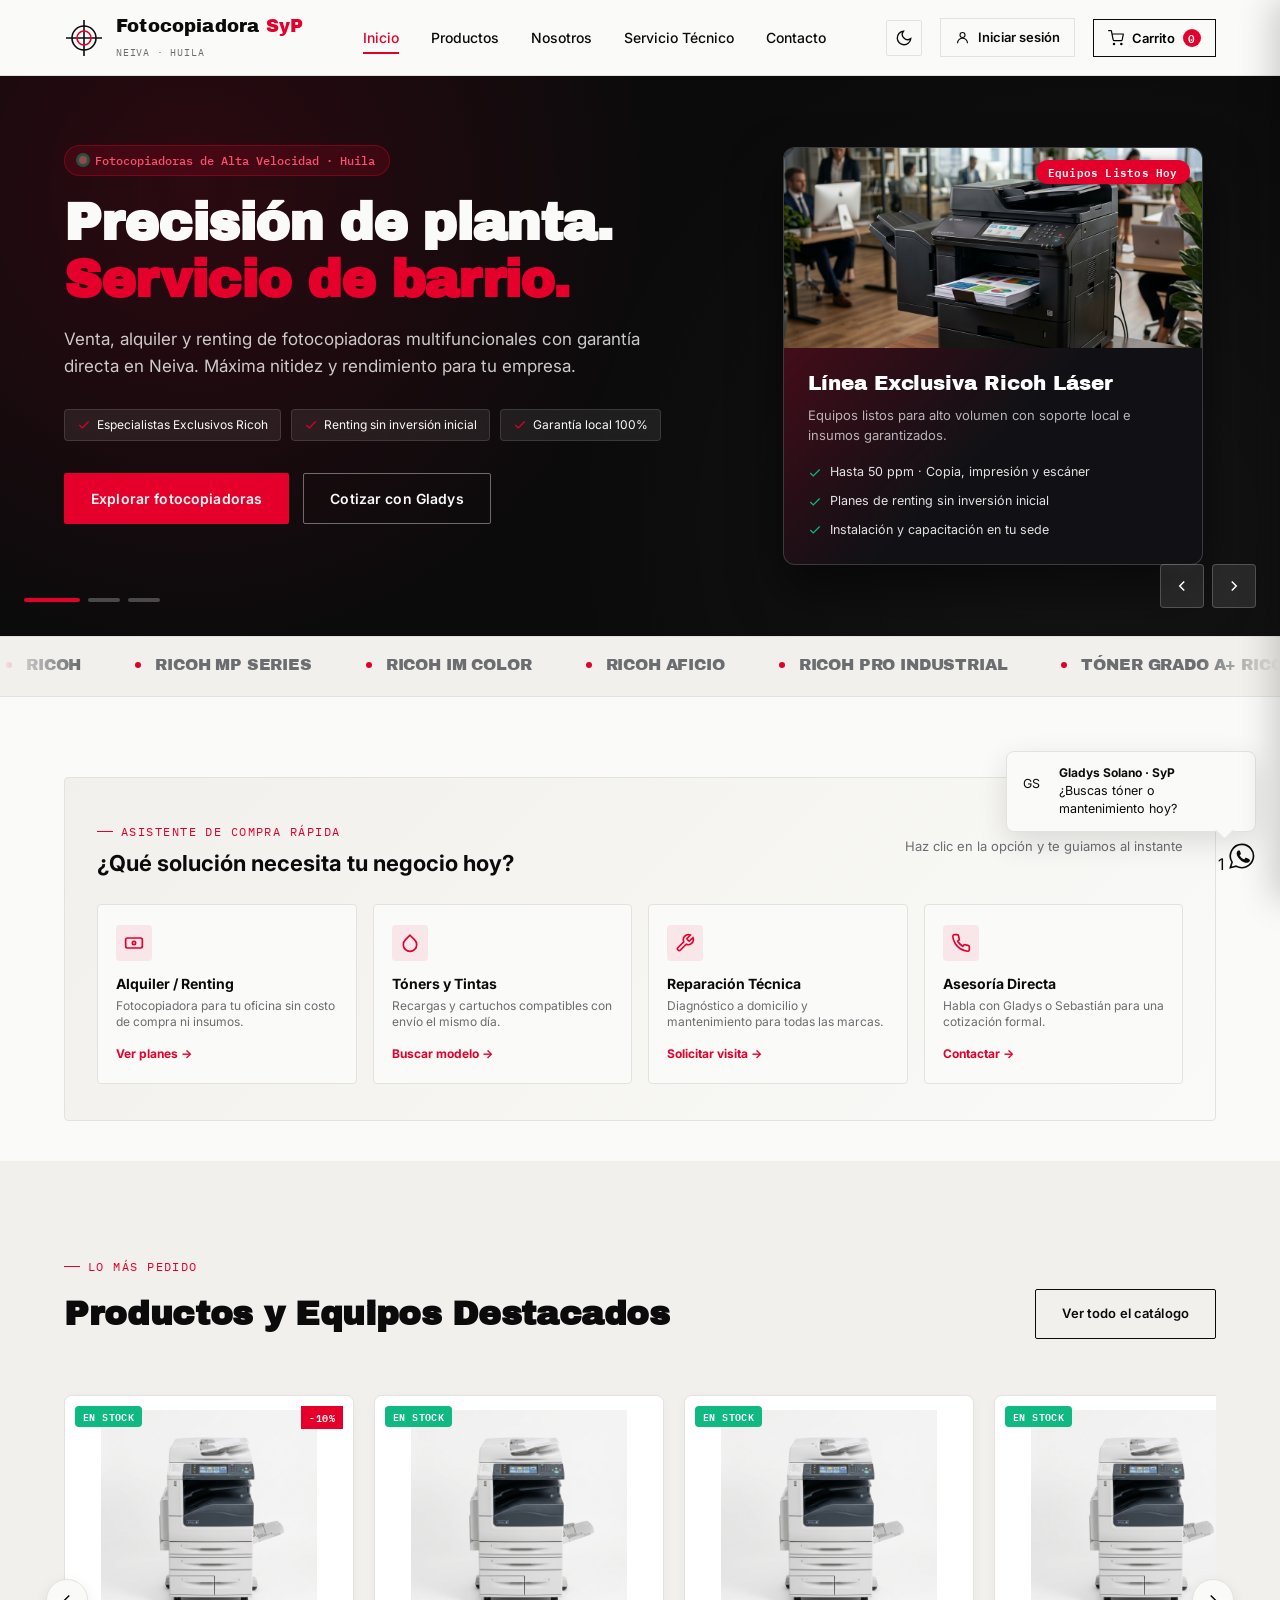
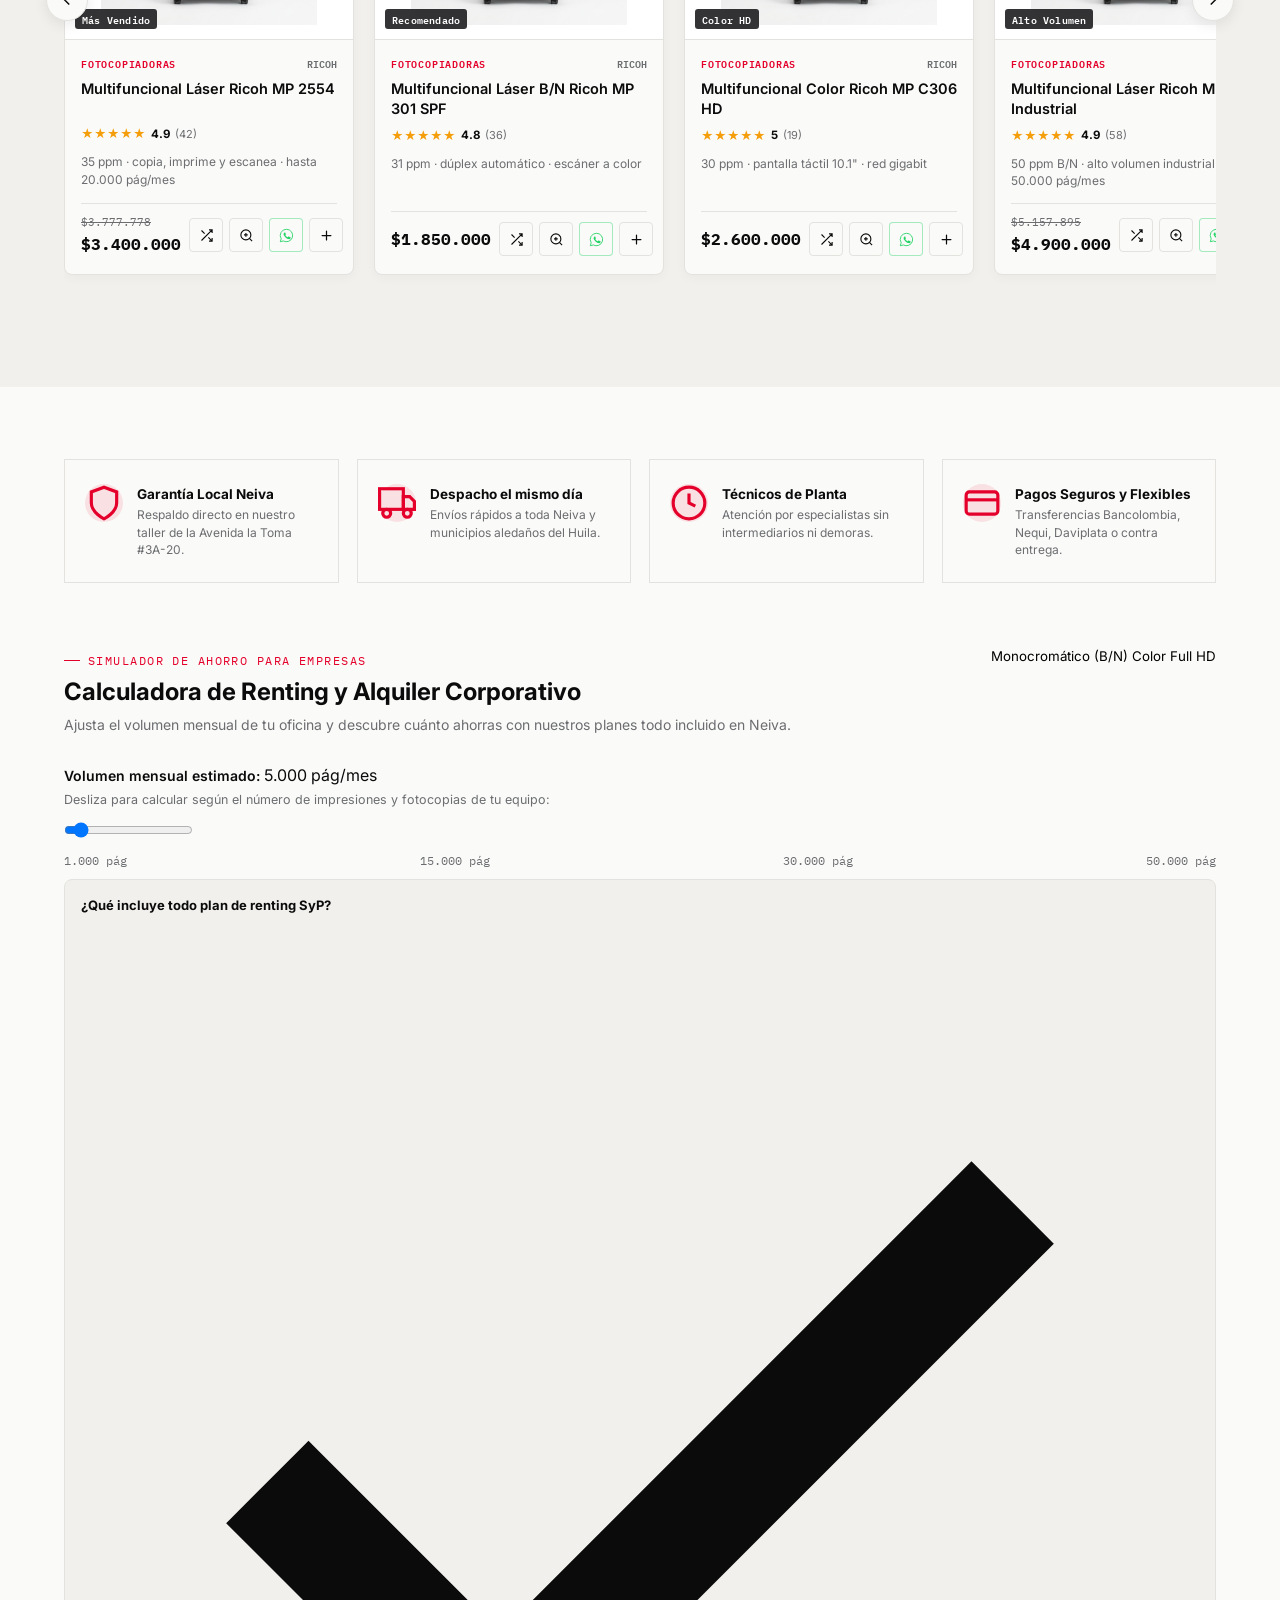
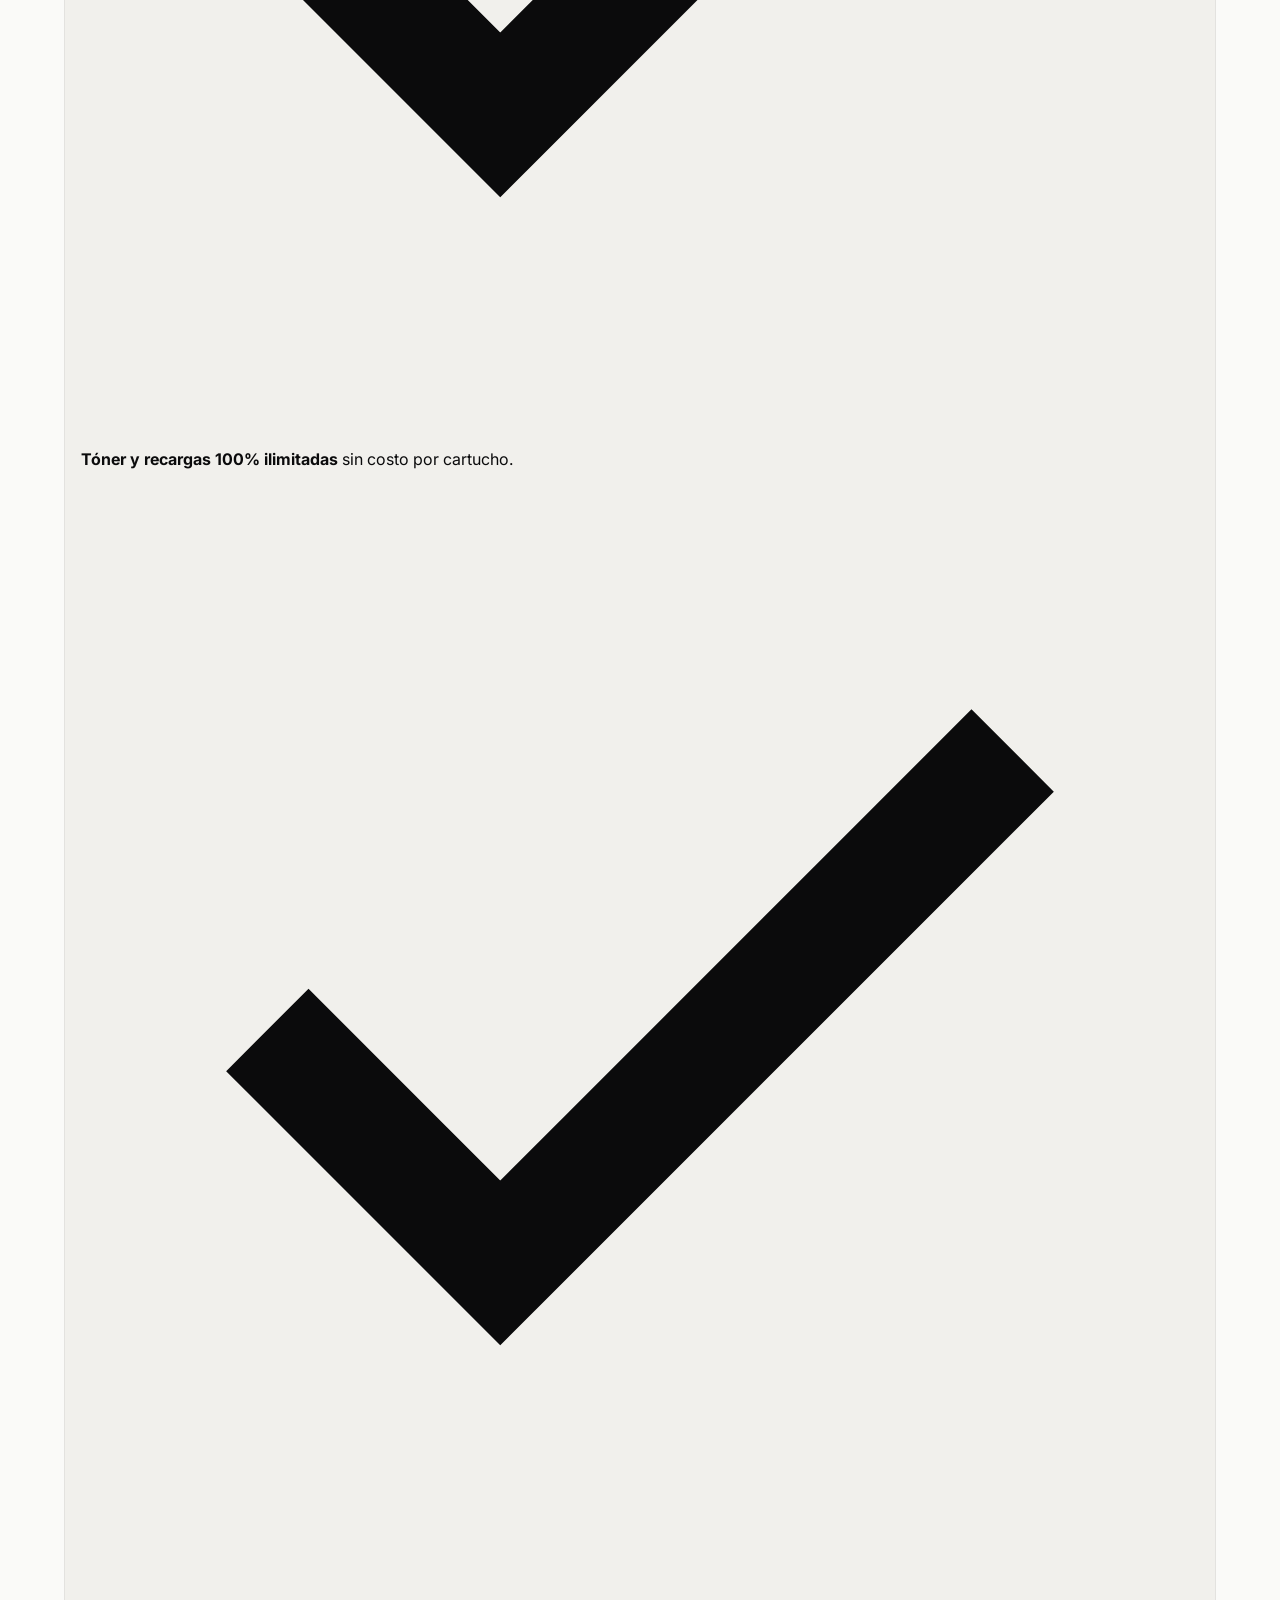
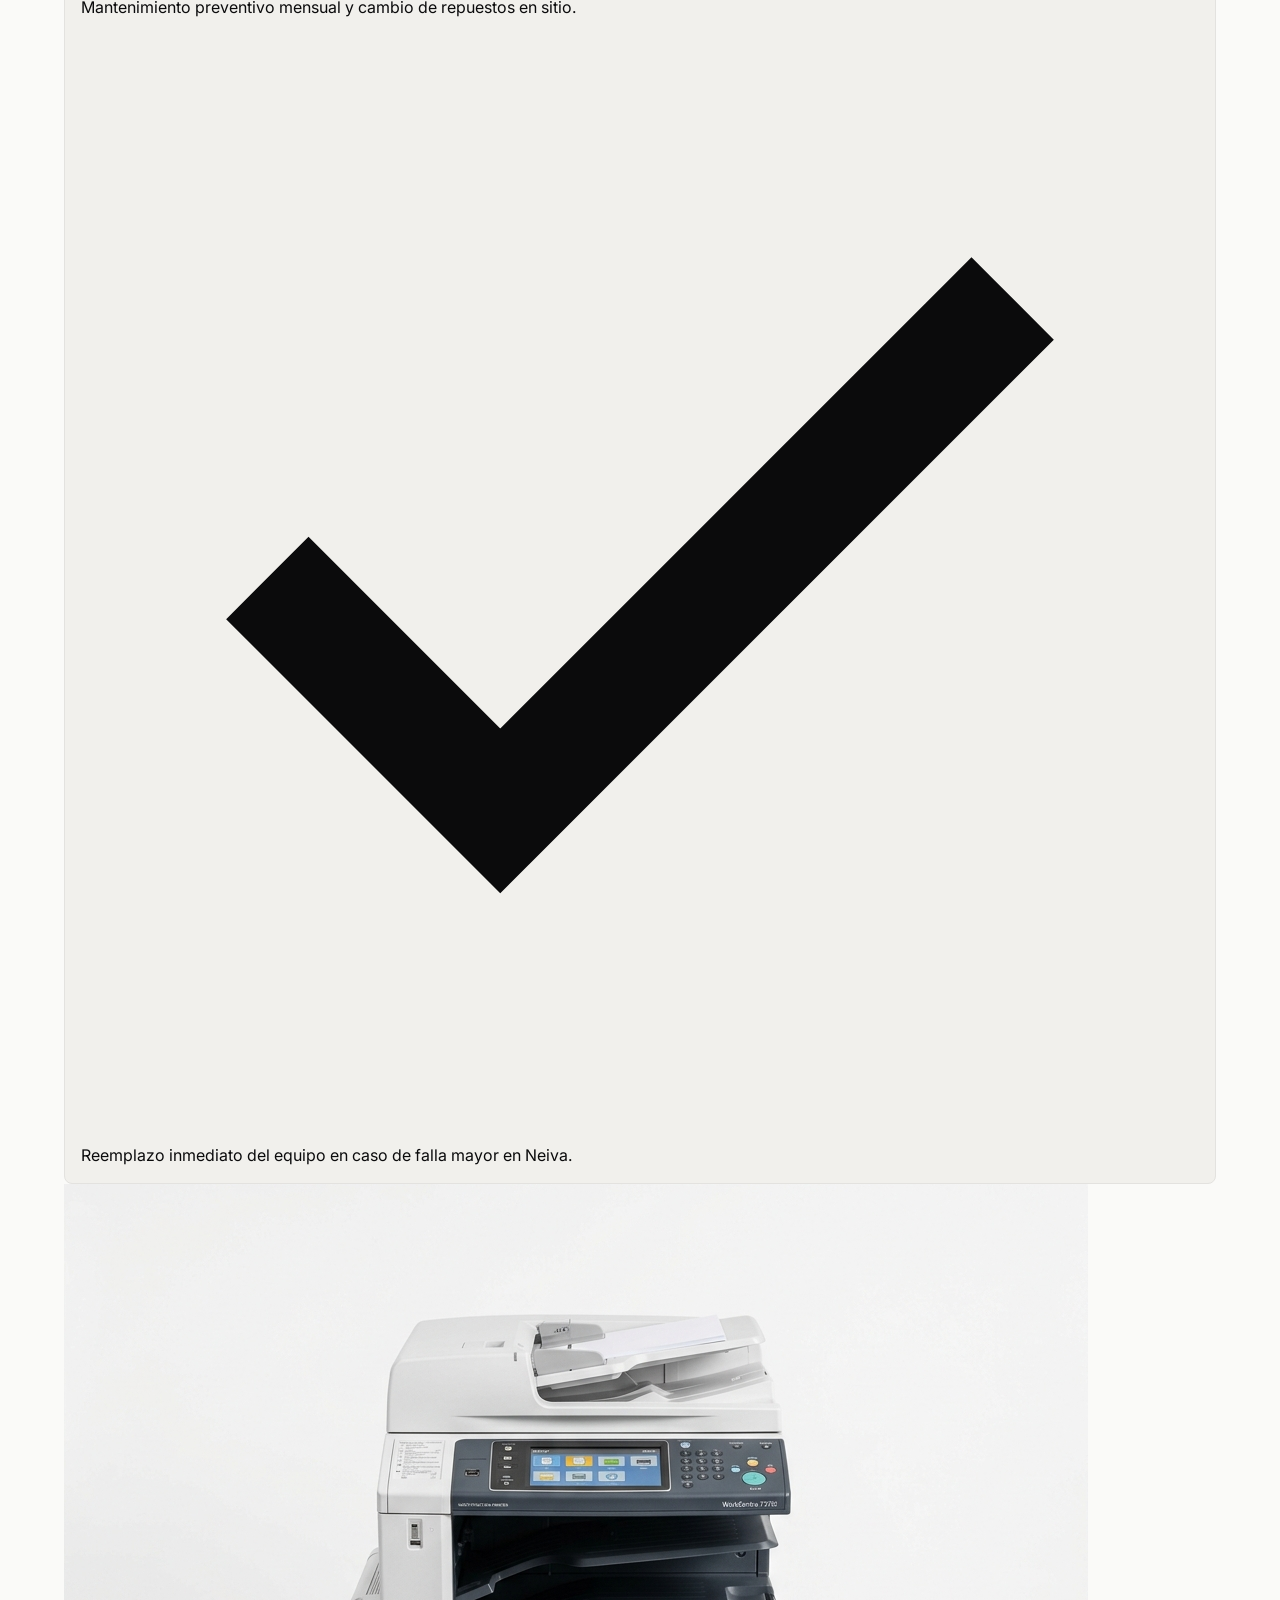
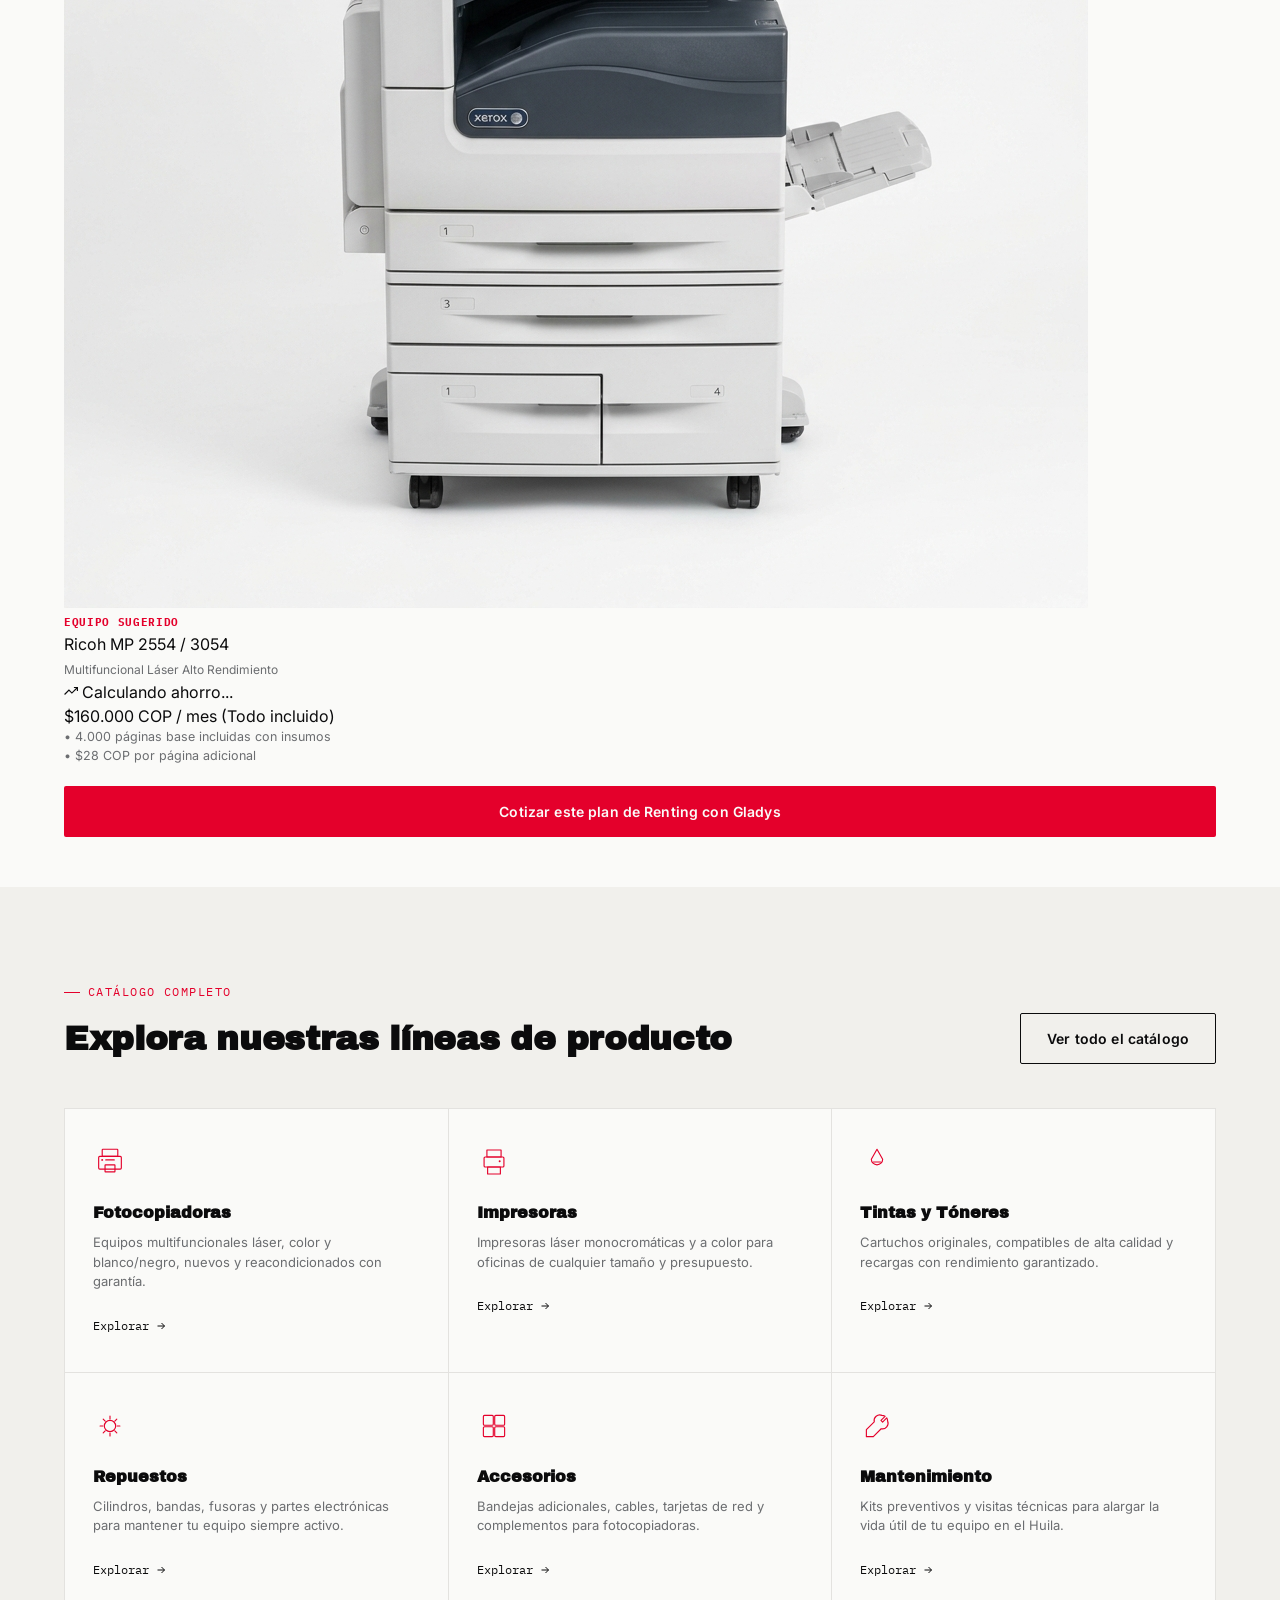
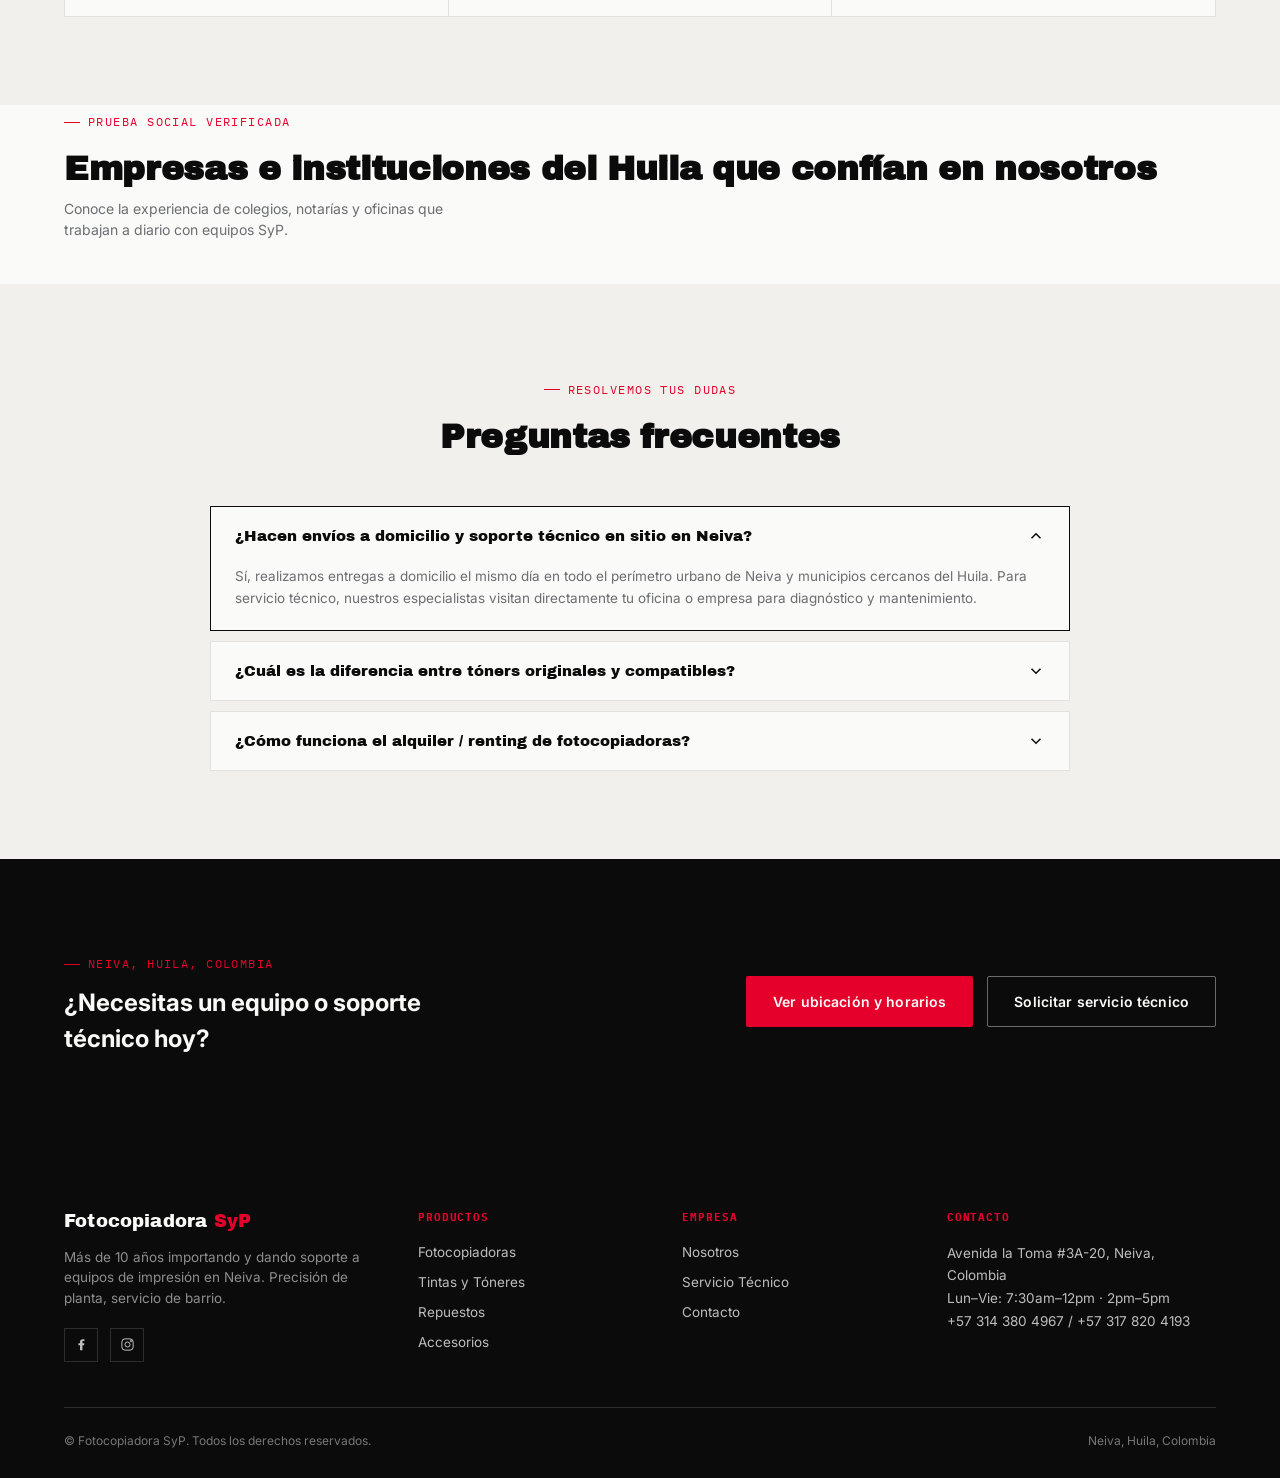
==== commit 55550eff: "feat: align entire platform, catalog, troubleshooters, and renting calculator exclusively to 100% Ri" ====
--- a/index.html
+++ b/index.html
@@ -121,7 +121,7 @@
               <div class="hero-chips-list">
                 <div class="hero-chip-tag">
                   <svg viewBox="0 0 24 24" fill="none" stroke="currentColor" stroke-width="2"><polyline points="20 6 9 17 4 12"/></svg>
-                  <span>Equipos Ricoh & Kyocera</span>
+                  <span>Especialistas Exclusivos Ricoh</span>
                 </div>
                 <div class="hero-chip-tag">
                   <svg viewBox="0 0 24 24" fill="none" stroke="currentColor" stroke-width="2"><polyline points="20 6 9 17 4 12"/></svg>
@@ -145,12 +145,12 @@
                   <span class="preview-tag-floating">Equipos Listos Hoy</span>
                 </div>
                 <div class="preview-content-box">
-                  <div class="preview-title">Ricoh &amp; Kyocera Láser</div>
+                  <div class="preview-title">Línea Exclusiva Ricoh Láser</div>
                   <p class="preview-desc">Equipos listos para alto volumen con soporte local e insumos garantizados.</p>
                   <div class="preview-perks">
                     <div class="preview-perk-item">
                       <svg viewBox="0 0 24 24" fill="none" stroke="currentColor" stroke-width="2"><polyline points="20 6 9 17 4 12"/></svg>
-                      <span>Hasta 45 ppm · Copia, impresión y escáner</span>
+                      <span>Hasta 50 ppm · Copia, impresión y escáner</span>
                     </div>
                     <div class="preview-perk-item">
                       <svg viewBox="0 0 24 24" fill="none" stroke="currentColor" stroke-width="2"><polyline points="20 6 9 17 4 12"/></svg>
@@ -247,7 +247,7 @@
               <div class="hero-chips-list">
                 <div class="hero-chip-tag">
                   <svg viewBox="0 0 24 24" fill="none" stroke="currentColor" stroke-width="2"><polyline points="20 6 9 17 4 12"/></svg>
-                  <span>Para Ricoh, Kyocera, Canon, HP</span>
+                  <span>Para Series Ricoh MP, IM, Aficio y Color</span>
                 </div>
                 <div class="hero-chip-tag">
                   <svg viewBox="0 0 24 24" fill="none" stroke="currentColor" stroke-width="2"><polyline points="20 6 9 17 4 12"/></svg>
@@ -314,7 +314,7 @@
   </section>
 
   <!-- ===================== MARCAS STRIP INFINITE MARQUEE ===================== -->
-  <section class="marquee-container" aria-label="Marcas de impresoras soportadas">
+  <section class="marquee-container" aria-label="Especialización y Series Ricoh soportadas">
     <div class="marquee-track">
       <div class="marquee-item">
         <svg viewBox="0 0 24 24" fill="currentColor"><circle cx="12" cy="12" r="4"/></svg>
@@ -322,35 +322,31 @@
       </div>
       <div class="marquee-item">
         <svg viewBox="0 0 24 24" fill="currentColor"><circle cx="12" cy="12" r="4"/></svg>
-        KYOCERA
-      </div>
-      <div class="marquee-item">
-        <svg viewBox="0 0 24 24" fill="currentColor"><circle cx="12" cy="12" r="4"/></svg>
-        Canon
-      </div>
-      <div class="marquee-item">
-        <svg viewBox="0 0 24 24" fill="currentColor"><circle cx="12" cy="12" r="4"/></svg>
-        hp
-      </div>
-      <div class="marquee-item">
-        <svg viewBox="0 0 24 24" fill="currentColor"><circle cx="12" cy="12" r="4"/></svg>
-        KONICA MINOLTA
-      </div>
-      <div class="marquee-item">
-        <svg viewBox="0 0 24 24" fill="currentColor"><circle cx="12" cy="12" r="4"/></svg>
-        EPSON
-      </div>
-      <div class="marquee-item">
-        <svg viewBox="0 0 24 24" fill="currentColor"><circle cx="12" cy="12" r="4"/></svg>
-        brother
-      </div>
-      <div class="marquee-item">
-        <svg viewBox="0 0 24 24" fill="currentColor"><circle cx="12" cy="12" r="4"/></svg>
-        TOSHIBA
-      </div>
-      <div class="marquee-item">
-        <svg viewBox="0 0 24 24" fill="currentColor"><circle cx="12" cy="12" r="4"/></svg>
-        SAMSUNG
+        RICOH MP SERIES
+      </div>
+      <div class="marquee-item">
+        <svg viewBox="0 0 24 24" fill="currentColor"><circle cx="12" cy="12" r="4"/></svg>
+        RICOH IM COLOR
+      </div>
+      <div class="marquee-item">
+        <svg viewBox="0 0 24 24" fill="currentColor"><circle cx="12" cy="12" r="4"/></svg>
+        RICOH AFICIO
+      </div>
+      <div class="marquee-item">
+        <svg viewBox="0 0 24 24" fill="currentColor"><circle cx="12" cy="12" r="4"/></svg>
+        RICOH PRO INDUSTRIAL
+      </div>
+      <div class="marquee-item">
+        <svg viewBox="0 0 24 24" fill="currentColor"><circle cx="12" cy="12" r="4"/></svg>
+        TÓNER GRADO A+ RICOH
+      </div>
+      <div class="marquee-item">
+        <svg viewBox="0 0 24 24" fill="currentColor"><circle cx="12" cy="12" r="4"/></svg>
+        REPUESTOS ORIGINALES RICOH
+      </div>
+      <div class="marquee-item">
+        <svg viewBox="0 0 24 24" fill="currentColor"><circle cx="12" cy="12" r="4"/></svg>
+        SOPORTE TÉCNICO OFICIAL NEIVA
       </div>
 
       <!-- Duplicado para loop infinito fluido -->
@@ -360,35 +356,31 @@
       </div>
       <div class="marquee-item">
         <svg viewBox="0 0 24 24" fill="currentColor"><circle cx="12" cy="12" r="4"/></svg>
-        KYOCERA
-      </div>
-      <div class="marquee-item">
-        <svg viewBox="0 0 24 24" fill="currentColor"><circle cx="12" cy="12" r="4"/></svg>
-        Canon
-      </div>
-      <div class="marquee-item">
-        <svg viewBox="0 0 24 24" fill="currentColor"><circle cx="12" cy="12" r="4"/></svg>
-        hp
-      </div>
-      <div class="marquee-item">
-        <svg viewBox="0 0 24 24" fill="currentColor"><circle cx="12" cy="12" r="4"/></svg>
-        KONICA MINOLTA
-      </div>
-      <div class="marquee-item">
-        <svg viewBox="0 0 24 24" fill="currentColor"><circle cx="12" cy="12" r="4"/></svg>
-        EPSON
-      </div>
-      <div class="marquee-item">
-        <svg viewBox="0 0 24 24" fill="currentColor"><circle cx="12" cy="12" r="4"/></svg>
-        brother
-      </div>
-      <div class="marquee-item">
-        <svg viewBox="0 0 24 24" fill="currentColor"><circle cx="12" cy="12" r="4"/></svg>
-        TOSHIBA
-      </div>
-      <div class="marquee-item">
-        <svg viewBox="0 0 24 24" fill="currentColor"><circle cx="12" cy="12" r="4"/></svg>
-        SAMSUNG
+        RICOH MP SERIES
+      </div>
+      <div class="marquee-item">
+        <svg viewBox="0 0 24 24" fill="currentColor"><circle cx="12" cy="12" r="4"/></svg>
+        RICOH IM COLOR
+      </div>
+      <div class="marquee-item">
+        <svg viewBox="0 0 24 24" fill="currentColor"><circle cx="12" cy="12" r="4"/></svg>
+        RICOH AFICIO
+      </div>
+      <div class="marquee-item">
+        <svg viewBox="0 0 24 24" fill="currentColor"><circle cx="12" cy="12" r="4"/></svg>
+        RICOH PRO INDUSTRIAL
+      </div>
+      <div class="marquee-item">
+        <svg viewBox="0 0 24 24" fill="currentColor"><circle cx="12" cy="12" r="4"/></svg>
+        TÓNER GRADO A+ RICOH
+      </div>
+      <div class="marquee-item">
+        <svg viewBox="0 0 24 24" fill="currentColor"><circle cx="12" cy="12" r="4"/></svg>
+        REPUESTOS ORIGINALES RICOH
+      </div>
+      <div class="marquee-item">
+        <svg viewBox="0 0 24 24" fill="currentColor"><circle cx="12" cy="12" r="4"/></svg>
+        SOPORTE TÉCNICO OFICIAL NEIVA
       </div>
     </div>
   </section>
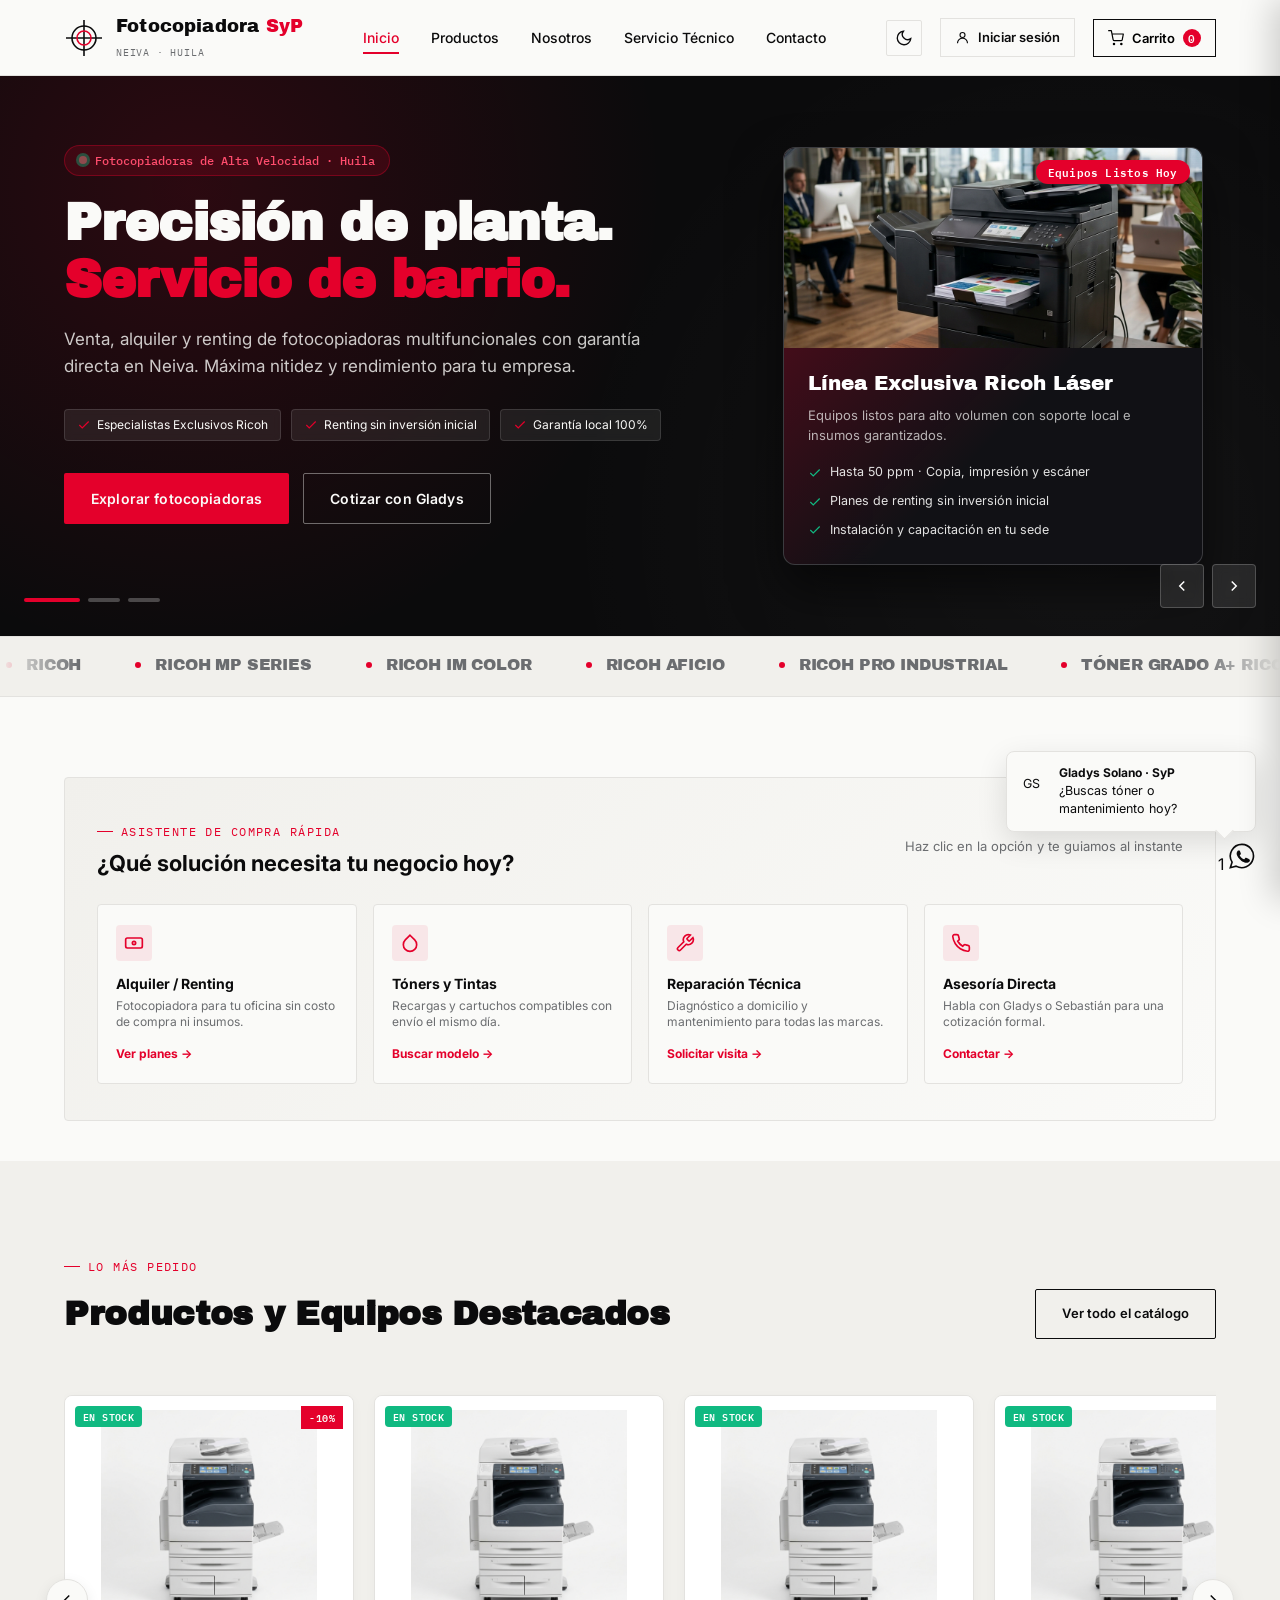
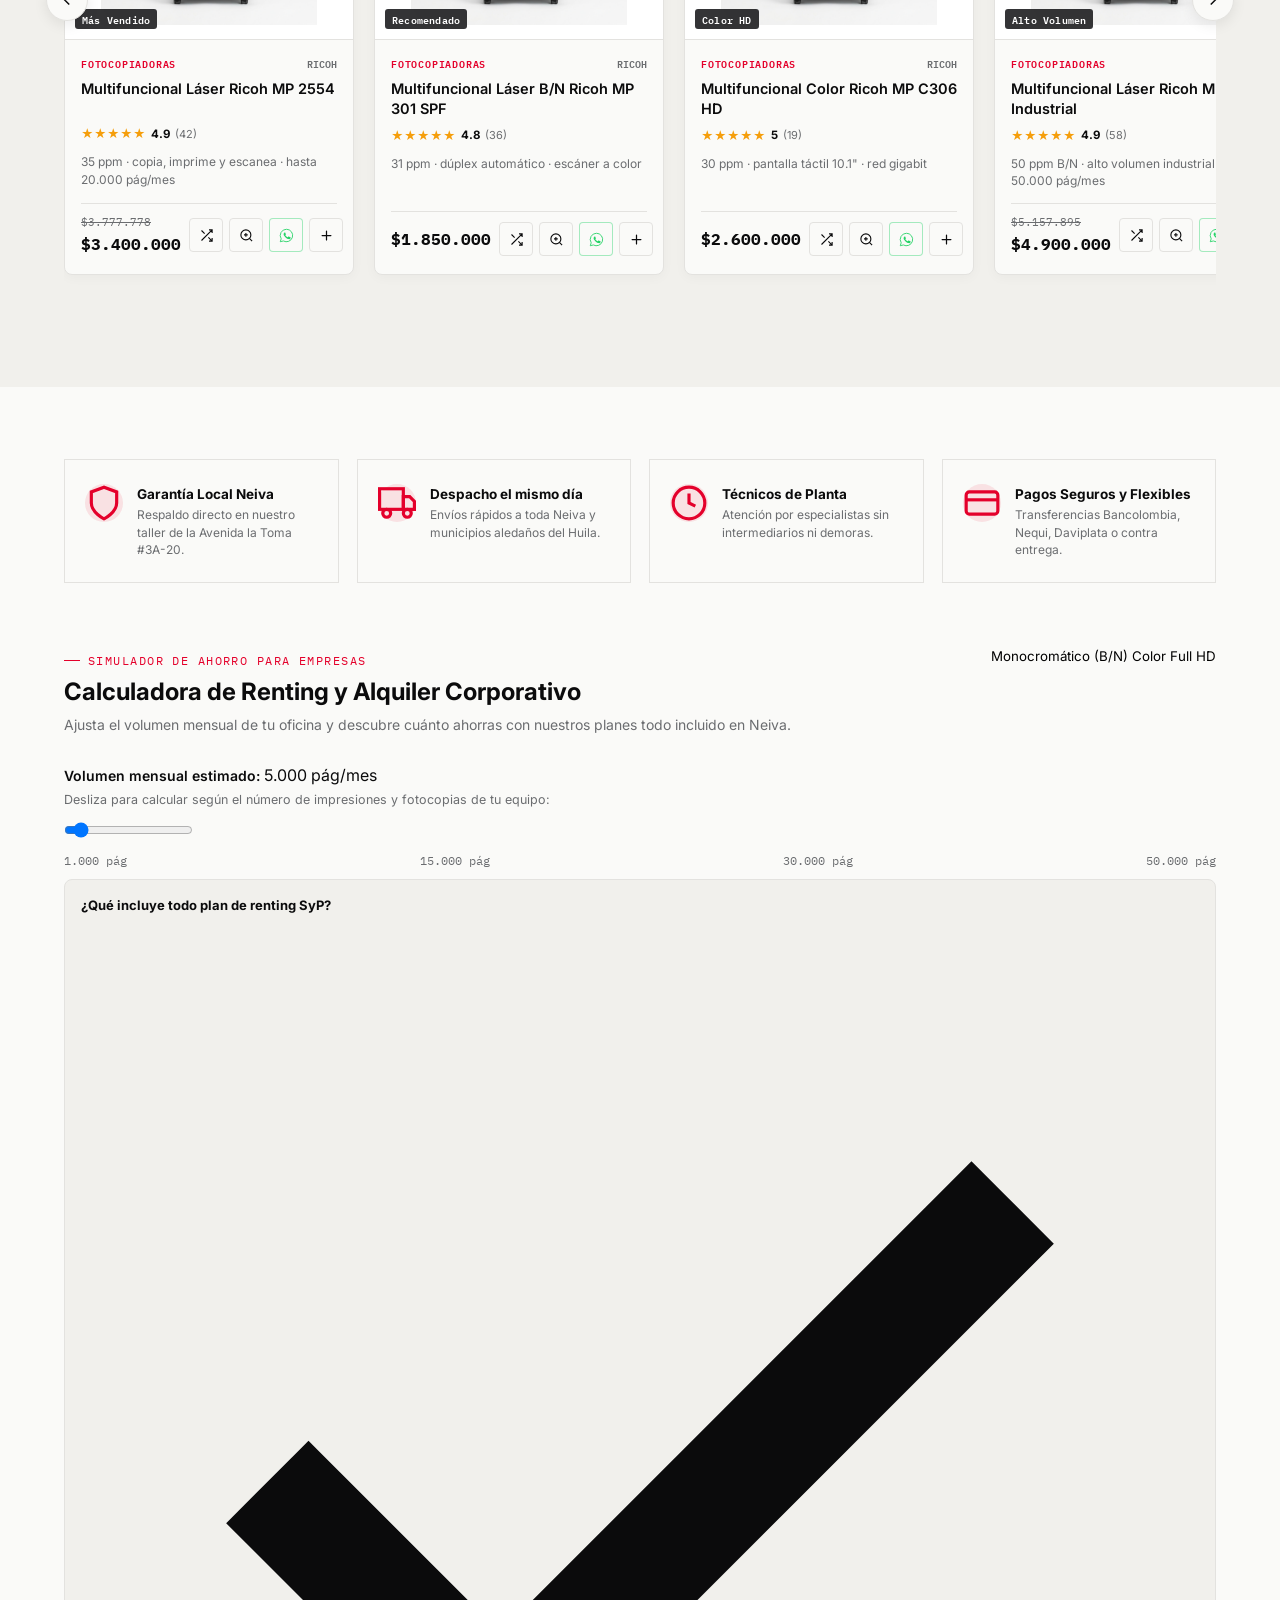
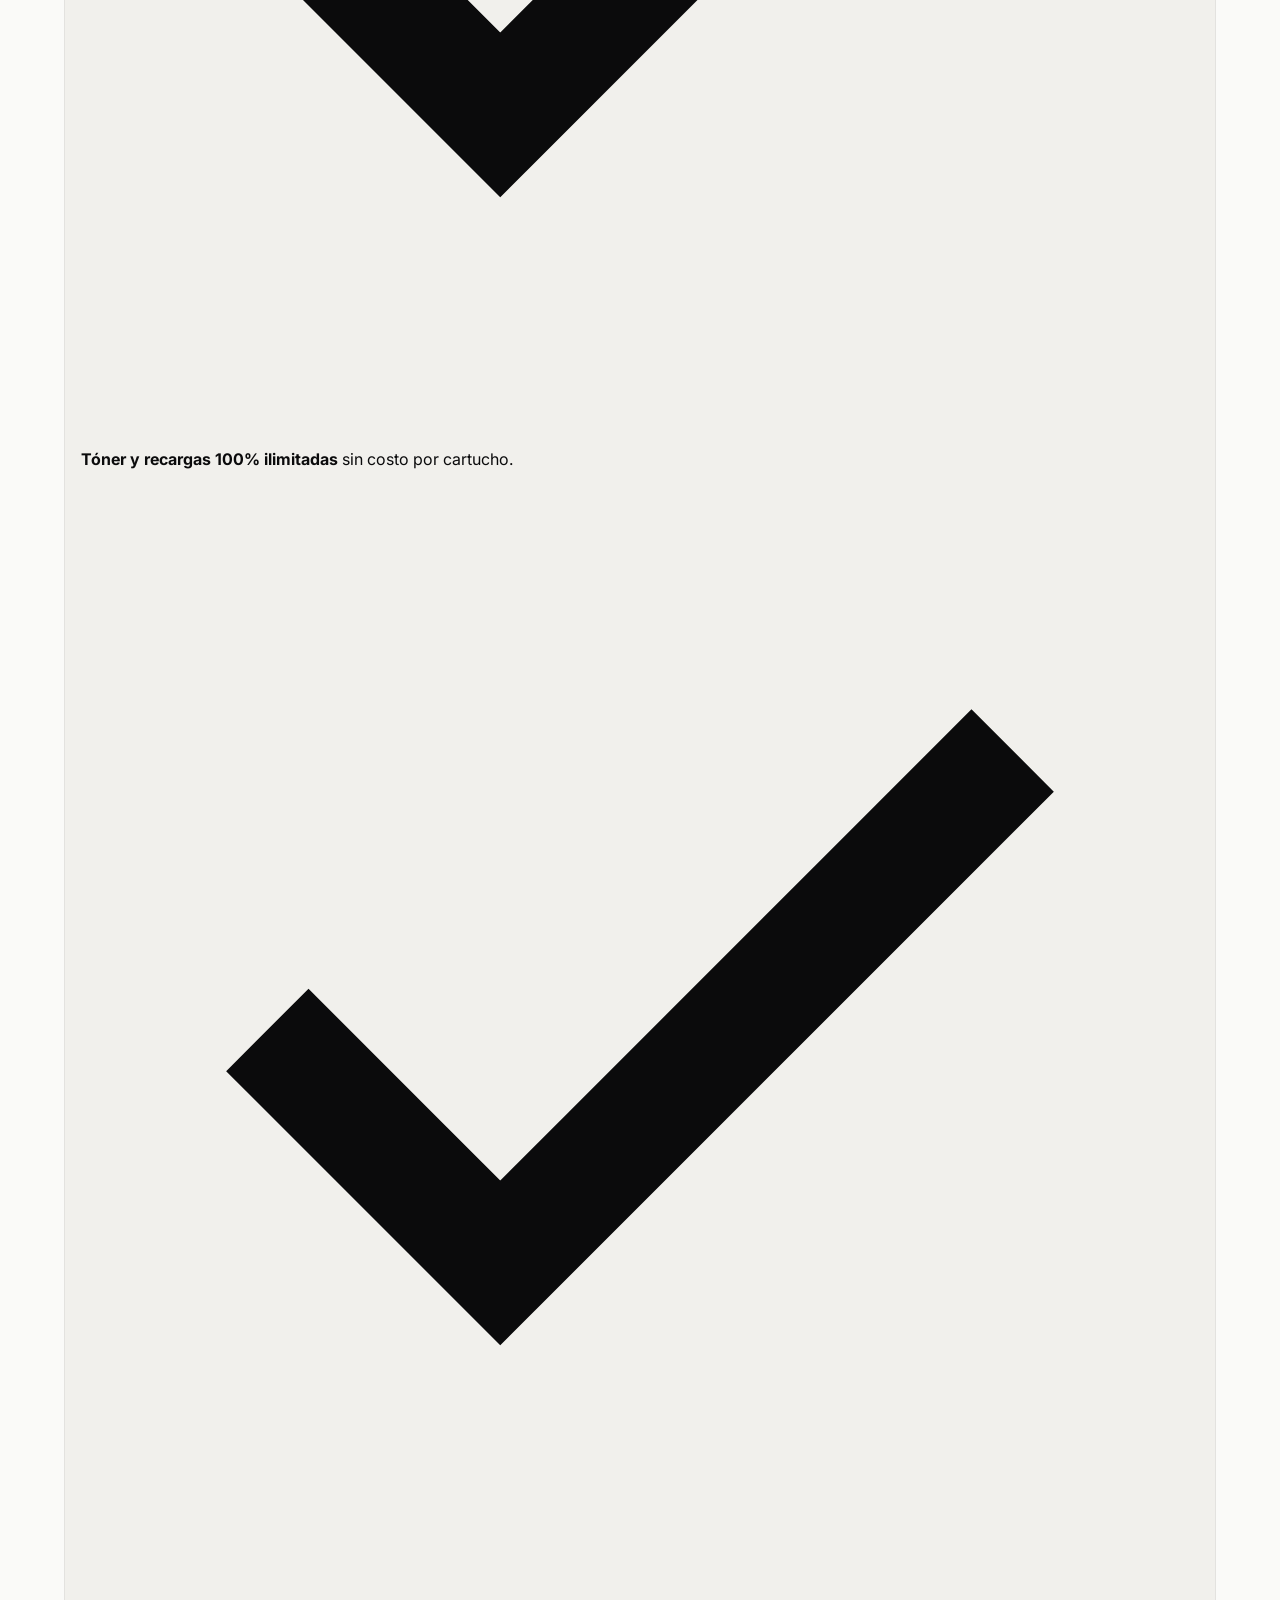
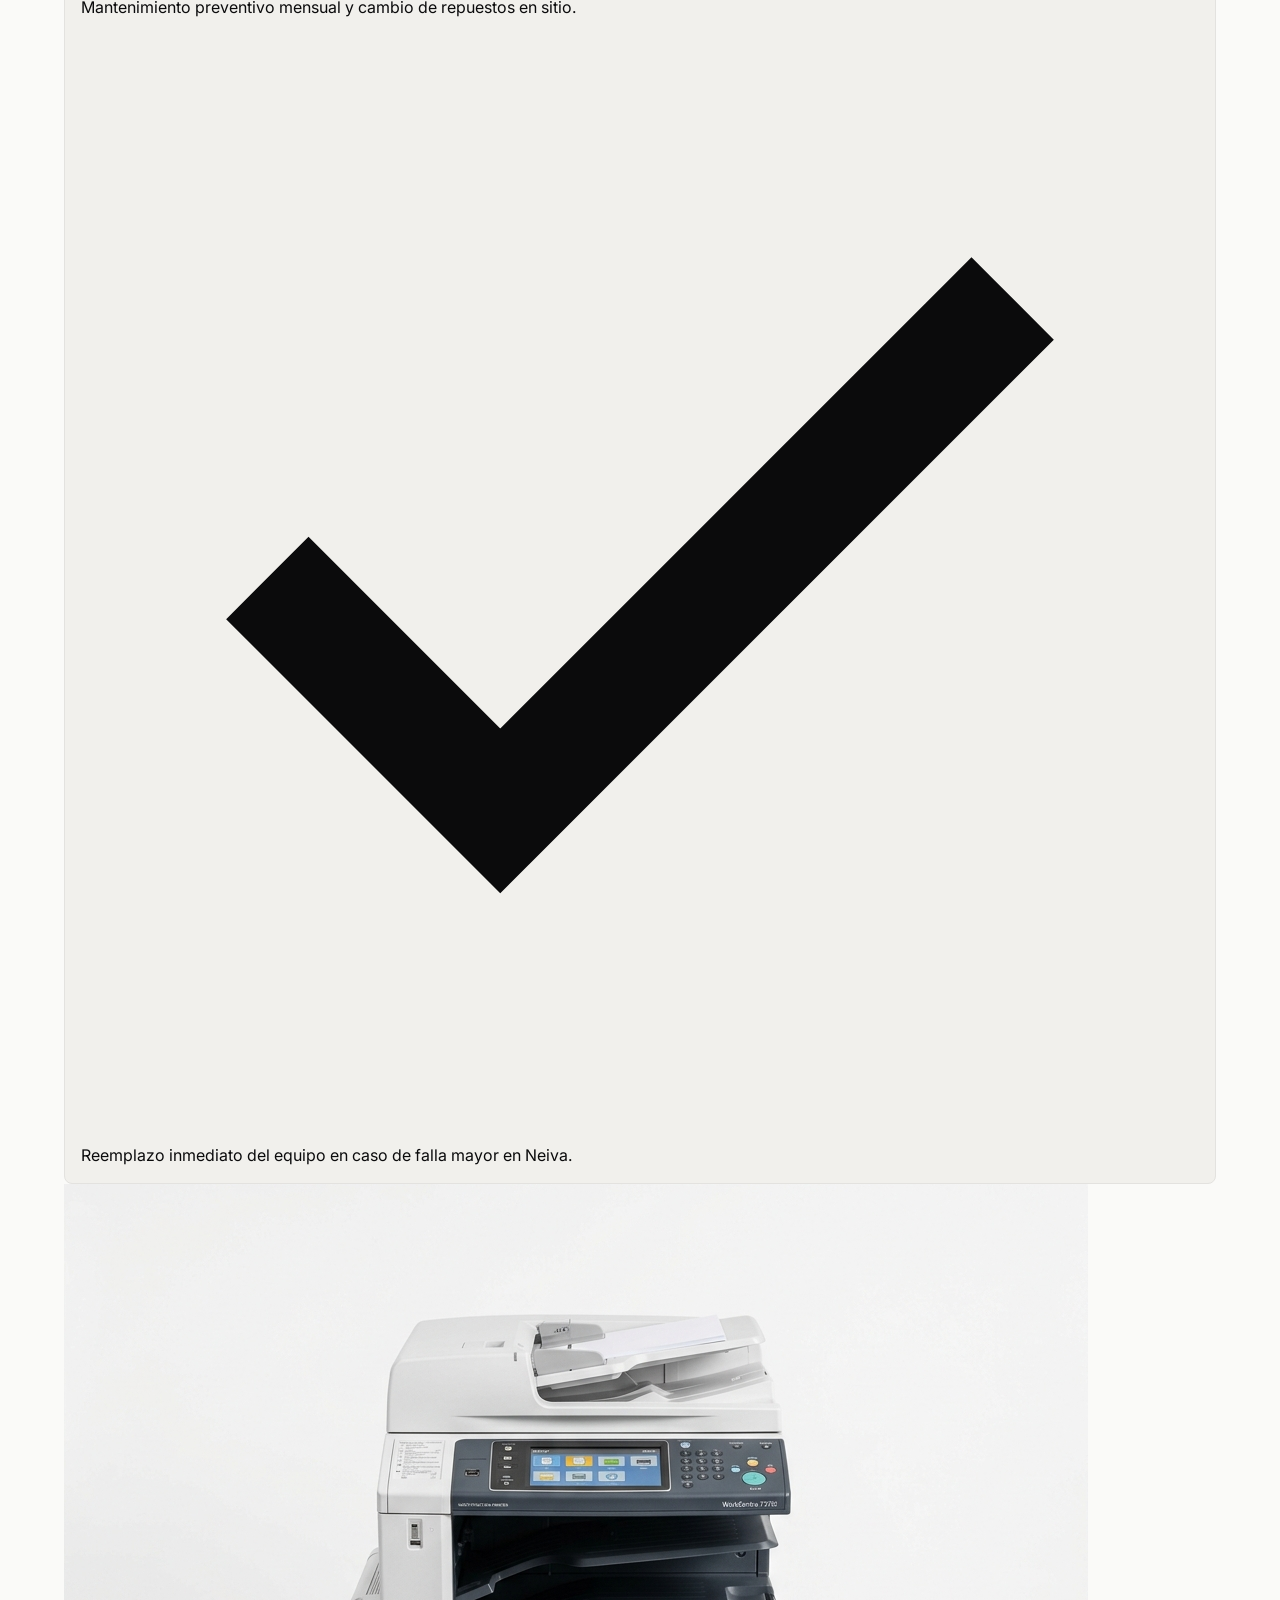
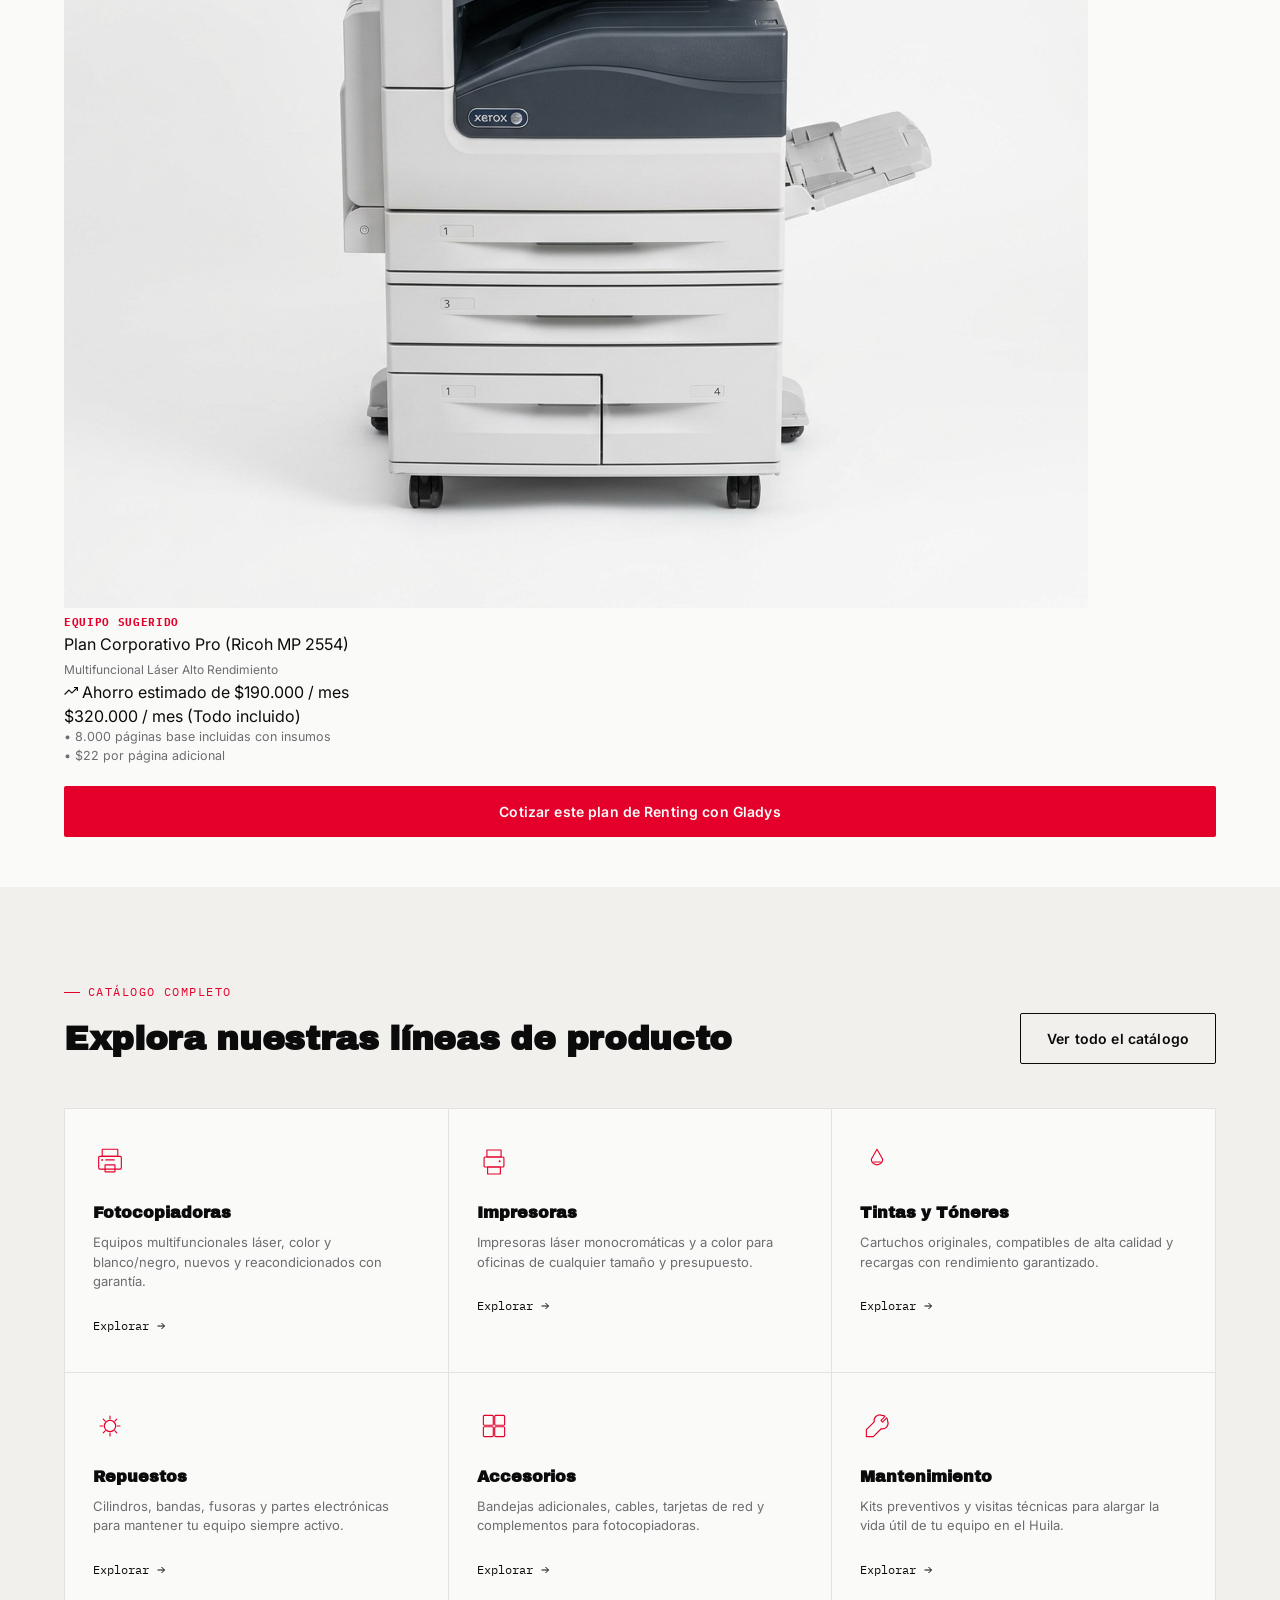
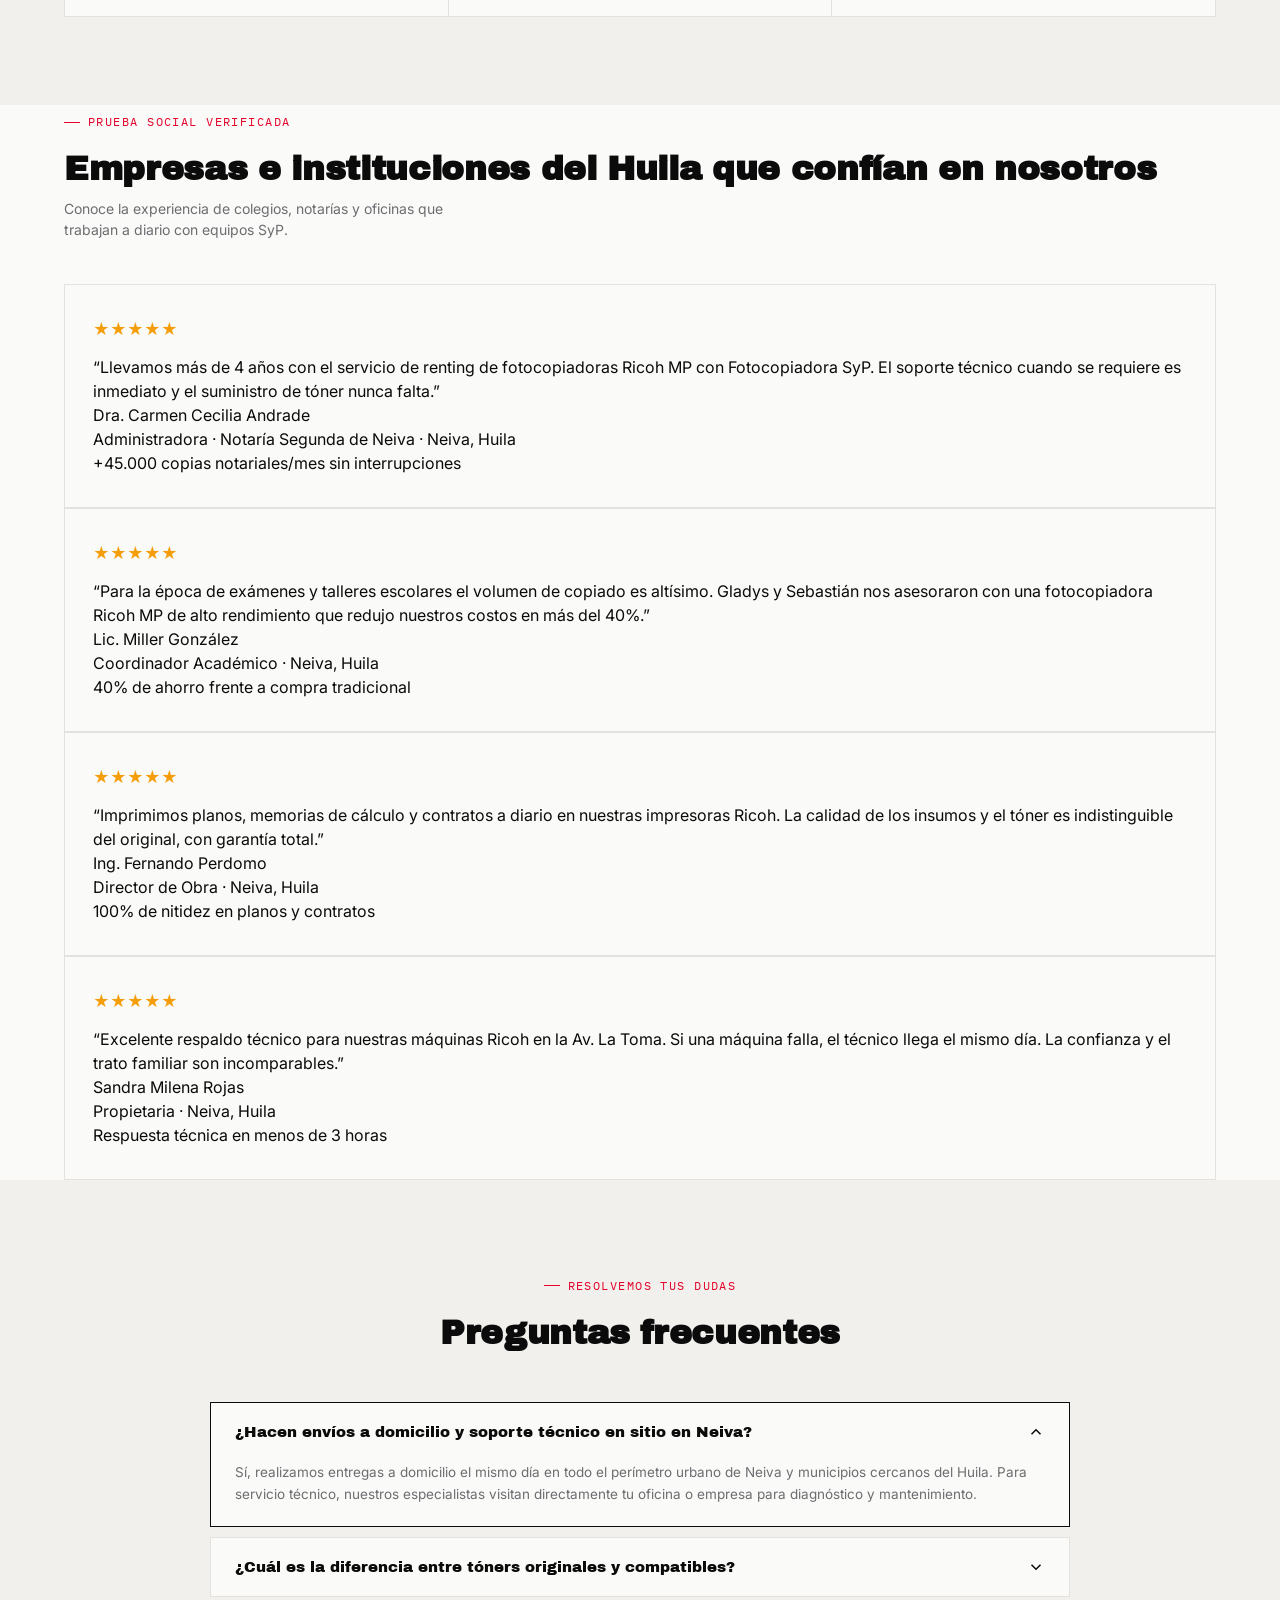
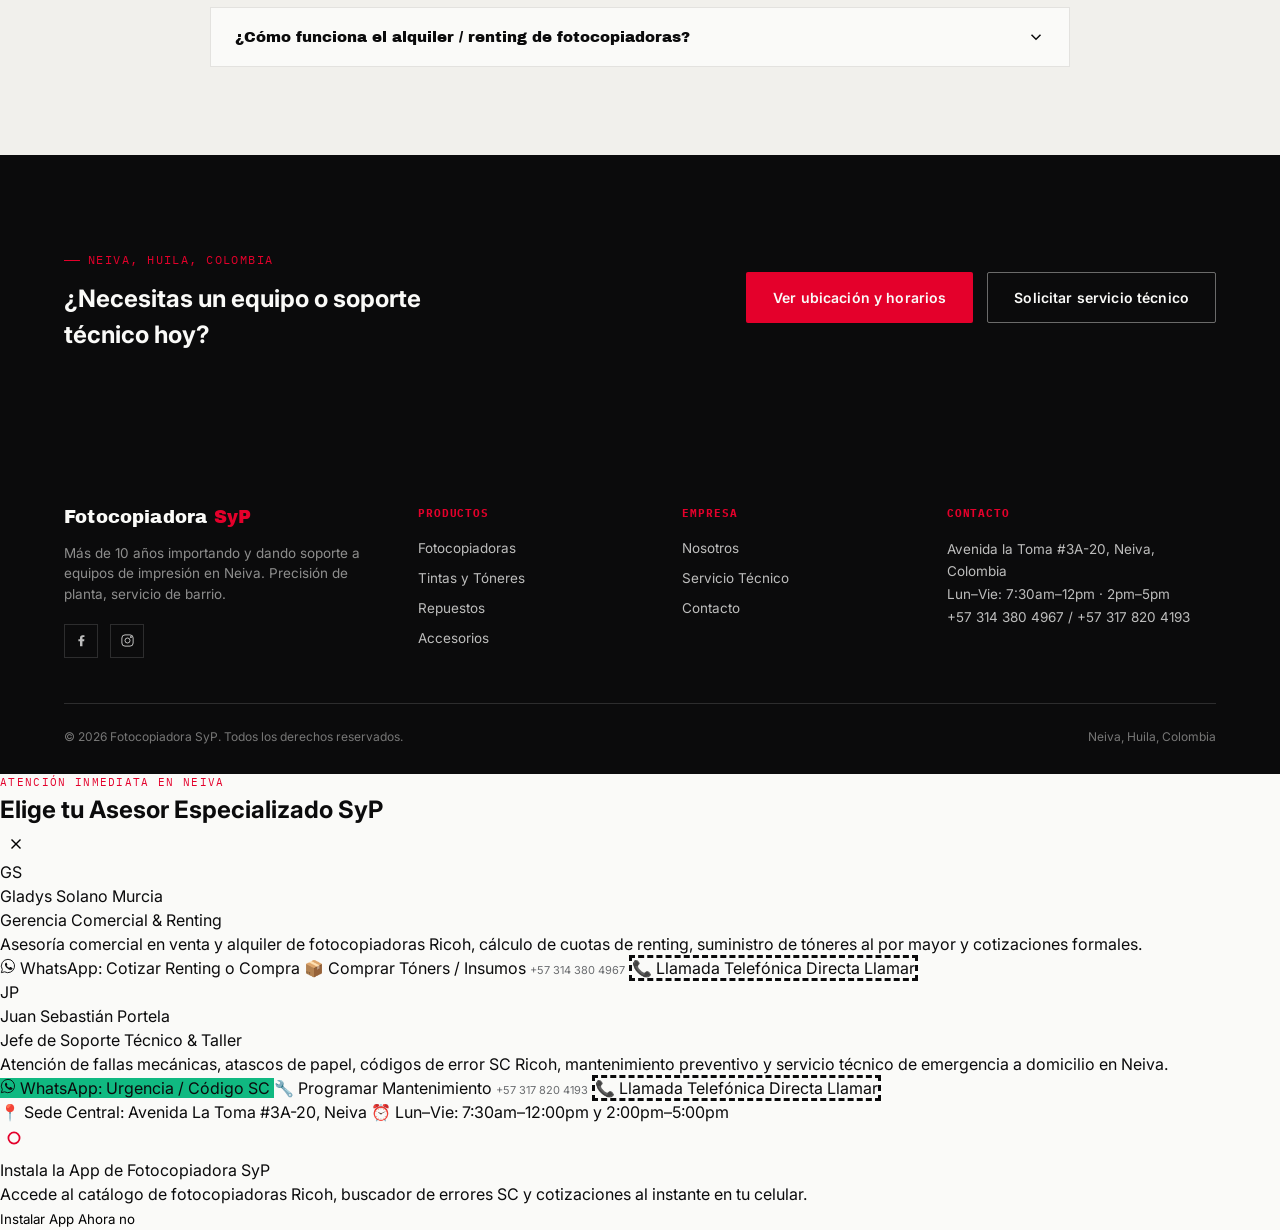
==== commit ecb2a8aa: "feat: implement Ricoh SC error code lookup, PWA install banner, and smart advisor selector modal" ====
--- a/index.html
+++ b/index.html
@@ -47,6 +47,7 @@
   }
   </script>
 
+  <link rel="manifest" href="manifest.json">
   <link rel="stylesheet" href="css/style.css">
 </head>
 
--- a/css/style.css
+++ b/css/style.css
@@ -3227,3 +3227,486 @@
   background: #f5f5f5;
   font-weight: 700;
 }
+
+/* ============================================================
+   7. BUSCADOR DE CÓDIGOS DE ERROR SC RICOH (Feature 1)
+   ============================================================ */
+.sc-lookup-box {
+  background: var(--paper);
+  border: 1px solid var(--line);
+  border-radius: 12px;
+  padding: 36px 32px;
+  box-shadow: 0 10px 30px rgba(0,0,0,0.04);
+  margin-bottom: 40px;
+}
+.sc-input-wrapper {
+  position: relative;
+  display: flex;
+  align-items: center;
+  margin: 20px 0 16px;
+}
+.sc-search-icon {
+  position: absolute;
+  left: 16px;
+  color: var(--steel);
+  pointer-events: none;
+  display: flex;
+  align-items: center;
+}
+.sc-search-input {
+  width: 100%;
+  padding: 14px 44px 14px 48px;
+  font-size: 15px;
+  font-family: var(--font-sans);
+  border: 1.5px solid var(--line);
+  border-radius: 8px;
+  background: var(--paper-dim);
+  color: var(--ink);
+  transition: border-color 0.2s ease, box-shadow 0.2s ease;
+}
+.sc-search-input:focus {
+  outline: none;
+  border-color: var(--red);
+  background: var(--paper);
+  box-shadow: 0 0 0 3px rgba(228, 0, 43, 0.12);
+}
+.sc-clear-btn {
+  position: absolute;
+  right: 14px;
+  background: none;
+  border: none;
+  color: var(--steel);
+  cursor: pointer;
+  padding: 4px;
+  display: none;
+  align-items: center;
+  justify-content: center;
+  border-radius: 50%;
+}
+.sc-clear-btn:hover {
+  color: var(--ink);
+}
+.sc-clear-btn.visible {
+  display: flex;
+}
+.sc-chips-container {
+  display: flex;
+  align-items: center;
+  gap: 8px;
+  flex-wrap: wrap;
+  margin-bottom: 24px;
+}
+.sc-chips-label {
+  font-family: var(--font-mono);
+  font-size: 11px;
+  text-transform: uppercase;
+  letter-spacing: 0.06em;
+  color: var(--steel);
+  margin-right: 4px;
+}
+.sc-chip-btn {
+  font-family: var(--font-mono);
+  font-size: 12px;
+  font-weight: 600;
+  padding: 5px 12px;
+  border-radius: 6px;
+  background: var(--paper-dim);
+  border: 1px solid var(--line);
+  color: var(--ink);
+  cursor: pointer;
+  transition: all 0.15s ease;
+}
+.sc-chip-btn:hover {
+  border-color: var(--red);
+  color: var(--red);
+  background: var(--paper);
+  transform: translateY(-1px);
+}
+.sc-chip-btn.active {
+  background: var(--red);
+  border-color: var(--red);
+  color: #FFF;
+}
+.sc-results-container {
+  display: flex;
+  flex-direction: column;
+  gap: 20px;
+}
+.sc-result-card {
+  background: linear-gradient(145deg, var(--paper-dim) 0%, var(--paper) 100%);
+  border: 1px solid var(--line);
+  border-left: 4px solid var(--red);
+  border-radius: 8px;
+  padding: 28px;
+  animation: fadeIn 0.3s ease;
+}
+.sc-card-header {
+  display: flex;
+  justify-content: space-between;
+  align-items: flex-start;
+  flex-wrap: wrap;
+  gap: 12px;
+  margin-bottom: 18px;
+}
+.sc-code-badge {
+  font-family: var(--font-mono);
+  font-size: 20px;
+  font-weight: 800;
+  color: var(--red);
+  background: rgba(228, 0, 43, 0.08);
+  padding: 4px 12px;
+  border-radius: 6px;
+  display: inline-block;
+  margin-bottom: 4px;
+}
+.sc-card-title {
+  font-family: var(--font-display);
+  font-size: 18px;
+  color: var(--ink);
+  margin-top: 4px;
+}
+.sc-detail-grid {
+  display: grid;
+  grid-template-columns: 1fr 1fr;
+  gap: 20px;
+  margin: 18px 0;
+  padding: 16px 0;
+  border-top: 1px solid var(--line);
+  border-bottom: 1px solid var(--line);
+}
+.sc-detail-item h4 {
+  font-family: var(--font-mono);
+  font-size: 11px;
+  text-transform: uppercase;
+  letter-spacing: 0.06em;
+  color: var(--steel);
+  margin-bottom: 6px;
+}
+.sc-detail-item p {
+  font-size: 13.5px;
+  color: var(--ink);
+  line-height: 1.55;
+}
+.sc-safety-alert {
+  background: rgba(245, 158, 11, 0.1);
+  border: 1px solid rgba(245, 158, 11, 0.3);
+  border-radius: 6px;
+  padding: 12px 16px;
+  font-size: 13px;
+  color: var(--ink);
+  display: flex;
+  align-items: center;
+  gap: 10px;
+  margin-bottom: 20px;
+}
+.sc-action-row {
+  display: flex;
+  gap: 12px;
+  flex-wrap: wrap;
+  align-items: center;
+}
+.sc-empty-state {
+  text-align: center;
+  padding: 40px 20px;
+  color: var(--steel);
+}
+.sc-empty-state svg {
+  width: 48px;
+  height: 48px;
+  margin-bottom: 12px;
+  opacity: 0.6;
+}
+
+@media (max-width: 768px) {
+  .sc-detail-grid { grid-template-columns: 1fr; }
+  .sc-action-row { flex-direction: column; }
+  .sc-action-row .btn { width: 100%; text-align: center; }
+}
+
+/* ============================================================
+   8. MODAL SELECTOR DE ASESOR WHATSAPP (Feature 3)
+   ============================================================ */
+.advisor-modal-overlay {
+  position: fixed;
+  inset: 0;
+  background: rgba(11, 11, 12, 0.65);
+  backdrop-filter: blur(4px);
+  opacity: 0;
+  pointer-events: none;
+  transition: opacity 0.28s ease;
+  z-index: 500;
+  display: none;
+}
+.advisor-modal-overlay.open {
+  opacity: 1;
+  pointer-events: auto;
+  display: block;
+}
+.advisor-modal {
+  position: fixed;
+  top: 50%;
+  left: 50%;
+  transform: translate(-50%, -48%) scale(0.96);
+  width: min(720px, 94vw);
+  max-height: 90vh;
+  background: var(--paper);
+  border: 1px solid var(--line);
+  border-radius: 12px;
+  z-index: 501;
+  display: none;
+  flex-direction: column;
+  box-shadow: 0 24px 60px rgba(0, 0, 0, 0.28);
+  opacity: 0;
+  transition: transform 0.28s cubic-bezier(0.2, 0.9, 0.25, 1), opacity 0.28s ease;
+  overflow: hidden;
+}
+.advisor-modal.open {
+  opacity: 1;
+  transform: translate(-50%, -50%) scale(1);
+  display: flex;
+}
+.advisor-modal-head {
+  padding: 22px 28px;
+  border-bottom: 1px solid var(--line);
+  display: flex;
+  align-items: center;
+  justify-content: space-between;
+  background: var(--paper-dim);
+}
+.advisor-modal-head h2 {
+  font-family: var(--font-display);
+  font-size: 18px;
+  color: var(--ink);
+}
+.advisor-modal-body {
+  padding: 28px;
+  overflow-y: auto;
+}
+.advisor-cards-grid {
+  display: grid;
+  grid-template-columns: 1fr 1fr;
+  gap: 20px;
+}
+.advisor-profile-card {
+  background: var(--paper);
+  border: 1.5px solid var(--line);
+  border-radius: 10px;
+  padding: 24px 20px;
+  display: flex;
+  flex-direction: column;
+  justify-content: space-between;
+  transition: all 0.2s ease;
+  position: relative;
+}
+.advisor-profile-card:hover {
+  border-color: var(--ink);
+  transform: translateY(-3px);
+  box-shadow: 0 8px 24px rgba(0,0,0,0.06);
+}
+.advisor-profile-card.commercial:hover {
+  border-color: var(--red);
+}
+.advisor-profile-card.technical:hover {
+  border-color: #10b981;
+}
+.advisor-avatar-box {
+  display: flex;
+  align-items: center;
+  gap: 14px;
+  margin-bottom: 14px;
+}
+.advisor-avatar {
+  width: 52px;
+  height: 52px;
+  border-radius: 50%;
+  color: #FFF;
+  display: flex;
+  align-items: center;
+  justify-content: center;
+  font-family: var(--font-display);
+  font-size: 17px;
+  font-weight: 700;
+  position: relative;
+  flex-shrink: 0;
+}
+.advisor-avatar.gladys {
+  background: linear-gradient(135deg, #E4002B 0%, #b30022 100%);
+}
+.advisor-avatar.sebastian {
+  background: linear-gradient(135deg, #10b981 0%, #059669 100%);
+}
+.advisor-online-dot {
+  position: absolute;
+  bottom: 0;
+  right: 0;
+  width: 14px;
+  height: 14px;
+  border-radius: 50%;
+  background: #10b981;
+  border: 2.5px solid var(--paper);
+}
+.advisor-name {
+  font-family: var(--font-display);
+  font-size: 15px;
+  font-weight: 700;
+  color: var(--ink);
+}
+.advisor-role-tag {
+  font-family: var(--font-mono);
+  font-size: 11px;
+  color: var(--steel);
+  margin-top: 2px;
+}
+.advisor-desc {
+  font-size: 13px;
+  color: var(--steel);
+  line-height: 1.5;
+  margin-bottom: 18px;
+}
+.advisor-quick-actions {
+  display: flex;
+  flex-direction: column;
+  gap: 8px;
+}
+.advisor-action-btn {
+  display: flex;
+  align-items: center;
+  justify-content: space-between;
+  padding: 10px 14px;
+  border-radius: 6px;
+  font-size: 12.5px;
+  font-weight: 600;
+  text-decoration: none;
+  background: var(--paper-dim);
+  border: 1px solid var(--line);
+  color: var(--ink);
+  transition: all 0.15s ease;
+}
+.advisor-action-btn:hover {
+  background: var(--ink);
+  color: var(--paper);
+  border-color: var(--ink);
+}
+.advisor-action-btn.wa-primary {
+  background: #25D366;
+  color: #FFF;
+  border-color: #25D366;
+  justify-content: center;
+  gap: 8px;
+  padding: 11px 14px;
+}
+.advisor-action-btn.wa-primary:hover {
+  background: #20BA59;
+  border-color: #20BA59;
+  color: #FFF;
+}
+.advisor-modal-foot {
+  padding: 16px 28px;
+  border-top: 1px solid var(--line);
+  background: var(--paper-dim);
+  display: flex;
+  justify-content: space-between;
+  align-items: center;
+  font-size: 12px;
+  color: var(--steel);
+}
+
+@media (max-width: 640px) {
+  .advisor-cards-grid { grid-template-columns: 1fr; }
+  .advisor-modal-foot { flex-direction: column; gap: 6px; text-align: center; }
+}
+
+/* ============================================================
+   9. BANNER DE INSTALACIÓN PWA (Feature 3)
+   ============================================================ */
+.pwa-install-banner {
+  position: fixed;
+  bottom: 24px;
+  left: 24px;
+  width: min(420px, calc(100vw - 48px));
+  background: var(--paper);
+  border: 1px solid var(--line);
+  border-left: 4px solid var(--red);
+  border-radius: 10px;
+  padding: 18px 20px;
+  box-shadow: 0 16px 40px rgba(0,0,0,0.14);
+  z-index: 450;
+  display: flex;
+  gap: 14px;
+  align-items: flex-start;
+  transform: translateY(120%);
+  opacity: 0;
+  transition: transform 0.4s cubic-bezier(0.16, 1, 0.3, 1), opacity 0.35s ease;
+}
+.pwa-install-banner.visible {
+  transform: translateY(0);
+  opacity: 1;
+}
+.pwa-app-icon {
+  width: 44px;
+  height: 44px;
+  border-radius: 8px;
+  background: #0B0B0C;
+  display: flex;
+  align-items: center;
+  justify-content: center;
+  flex-shrink: 0;
+}
+.pwa-banner-content {
+  flex: 1;
+}
+.pwa-banner-title {
+  font-family: var(--font-display);
+  font-size: 14px;
+  font-weight: 700;
+  color: var(--ink);
+  margin-bottom: 3px;
+}
+.pwa-banner-desc {
+  font-size: 12px;
+  color: var(--steel);
+  line-height: 1.4;
+  margin-bottom: 12px;
+}
+.pwa-banner-actions {
+  display: flex;
+  gap: 8px;
+  align-items: center;
+}
+.pwa-action-btn {
+  padding: 7px 14px;
+  font-size: 12px;
+  font-weight: 700;
+  border-radius: 4px;
+  background: var(--red);
+  color: #FFF;
+  border: none;
+  cursor: pointer;
+  transition: background 0.15s ease;
+}
+.pwa-action-btn:hover {
+  background: #b30022;
+}
+.pwa-dismiss-btn {
+  padding: 7px 12px;
+  font-size: 12px;
+  border-radius: 4px;
+  background: none;
+  border: 1px solid var(--line);
+  color: var(--steel);
+  cursor: pointer;
+  transition: all 0.15s ease;
+}
+.pwa-dismiss-btn:hover {
+  color: var(--ink);
+  border-color: var(--ink);
+}
+
+@media (max-width: 480px) {
+  .pwa-install-banner {
+    left: 12px;
+    right: 12px;
+    bottom: 80px;
+    width: auto;
+  }
+}
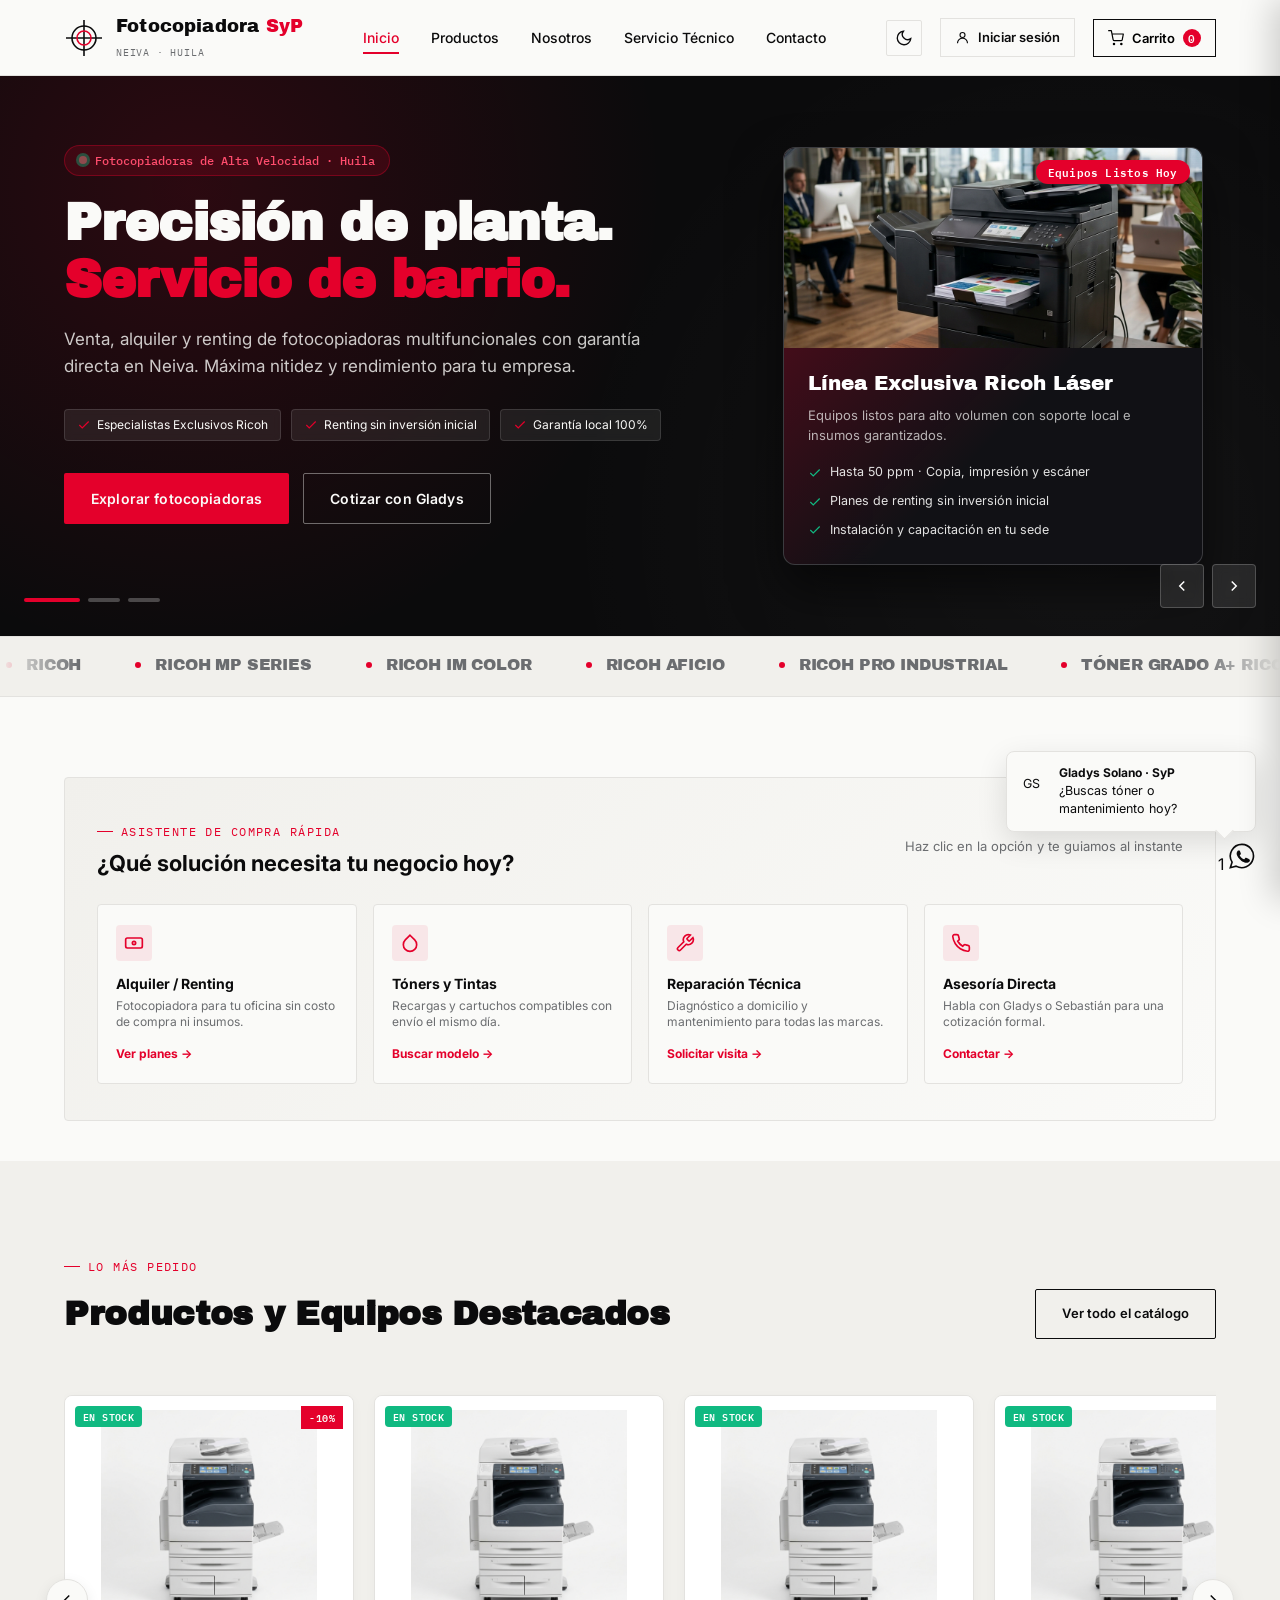
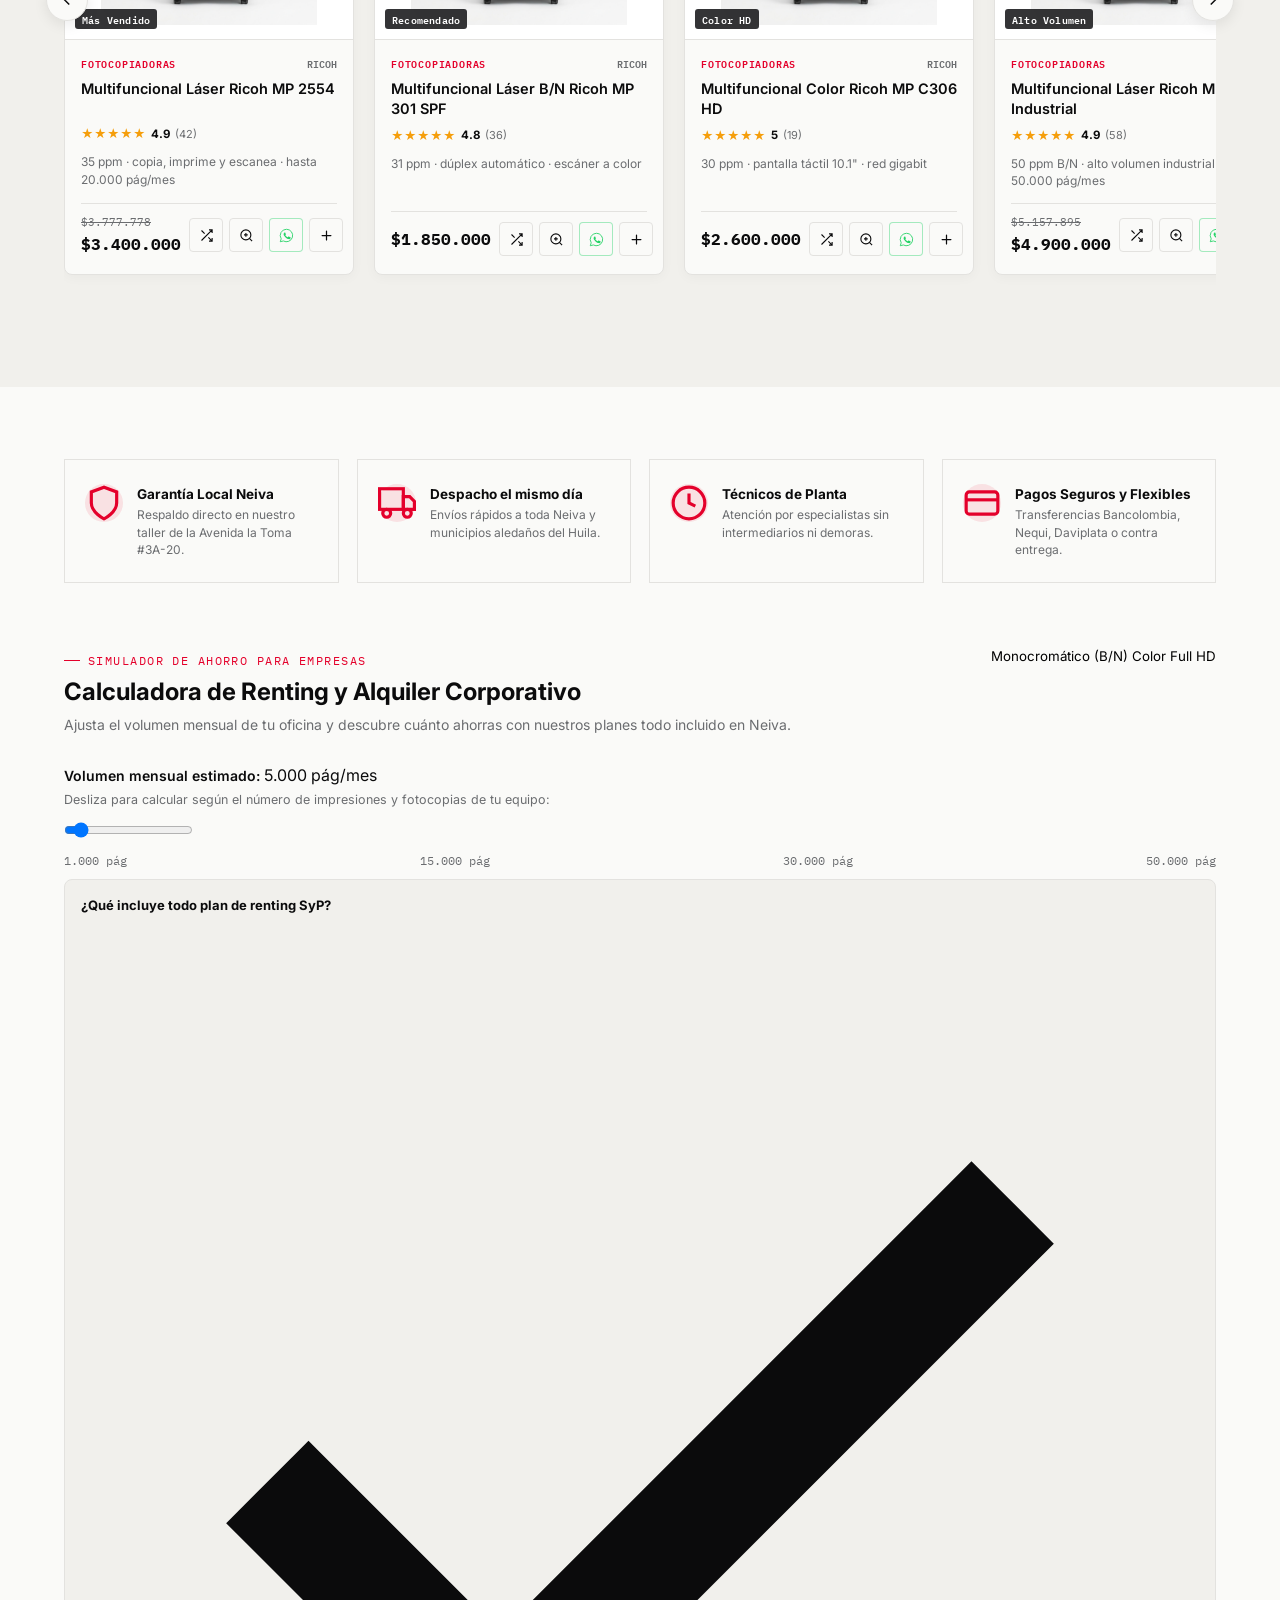
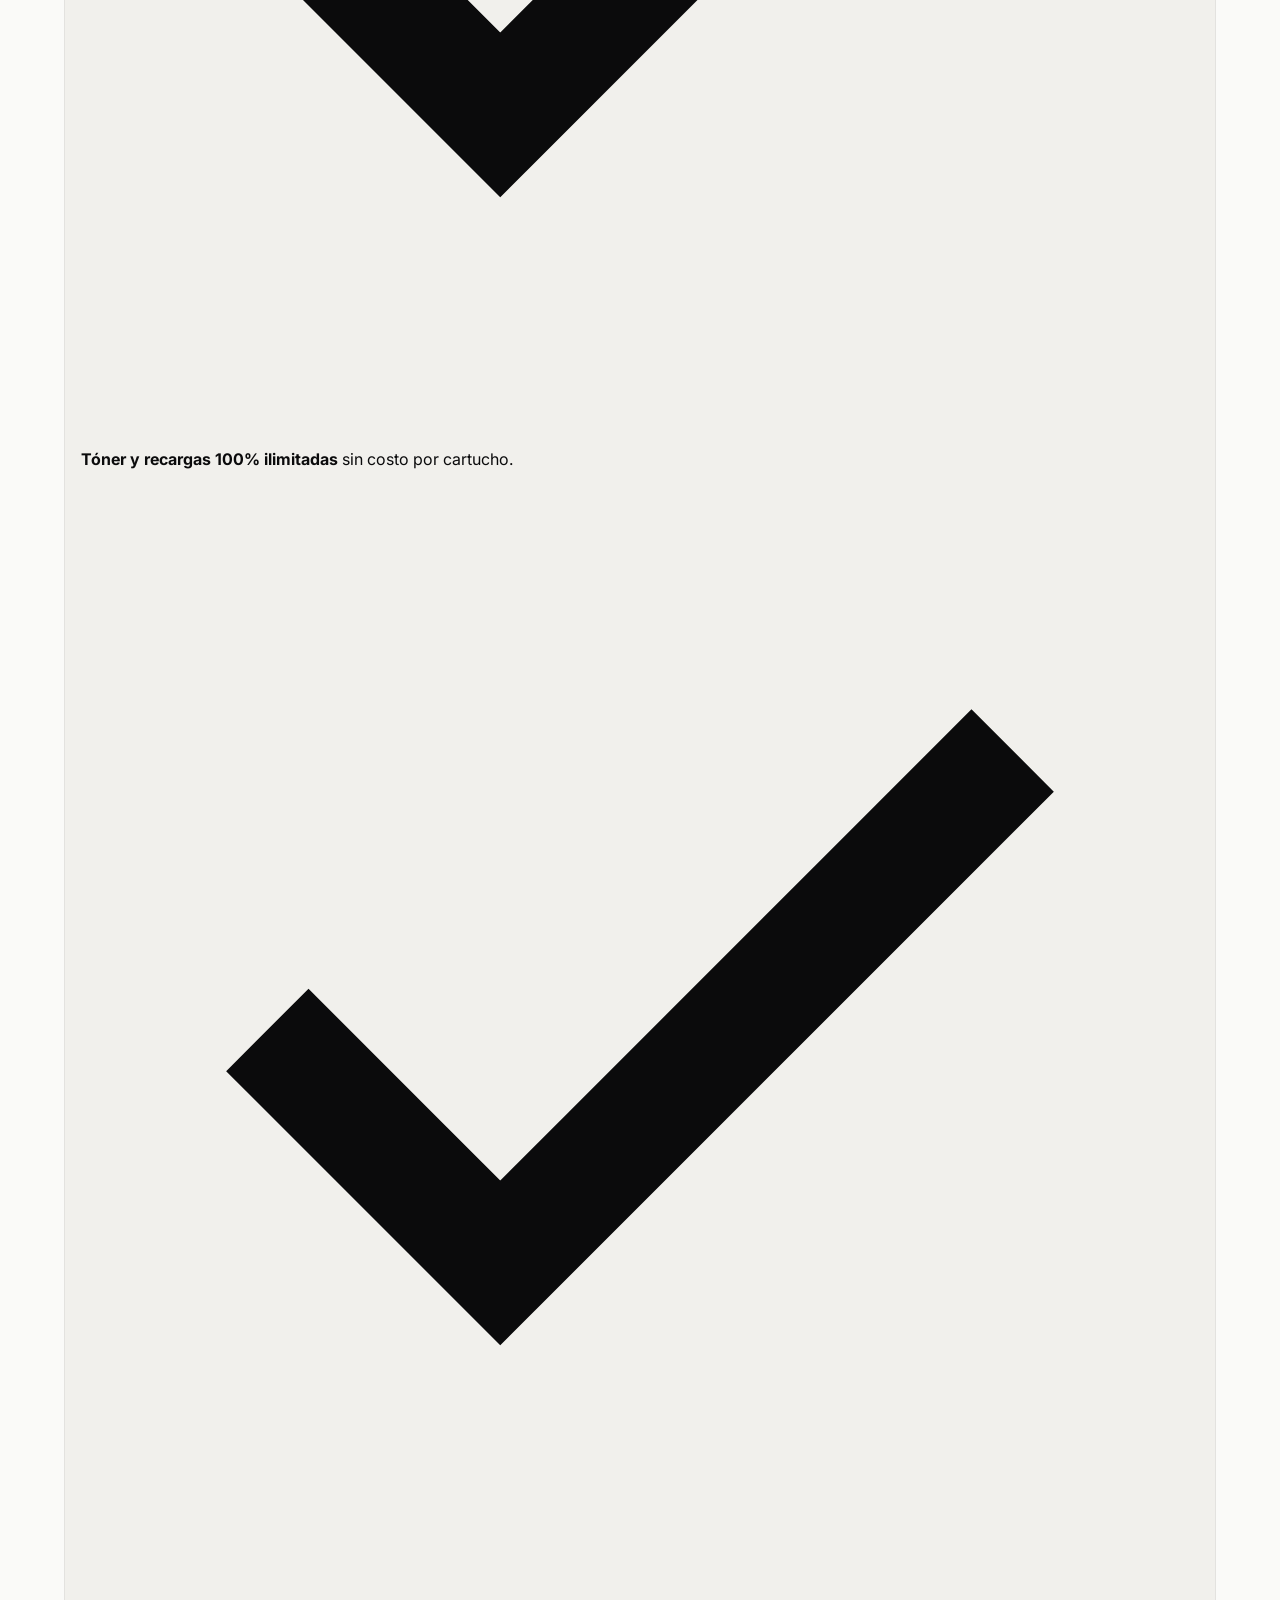
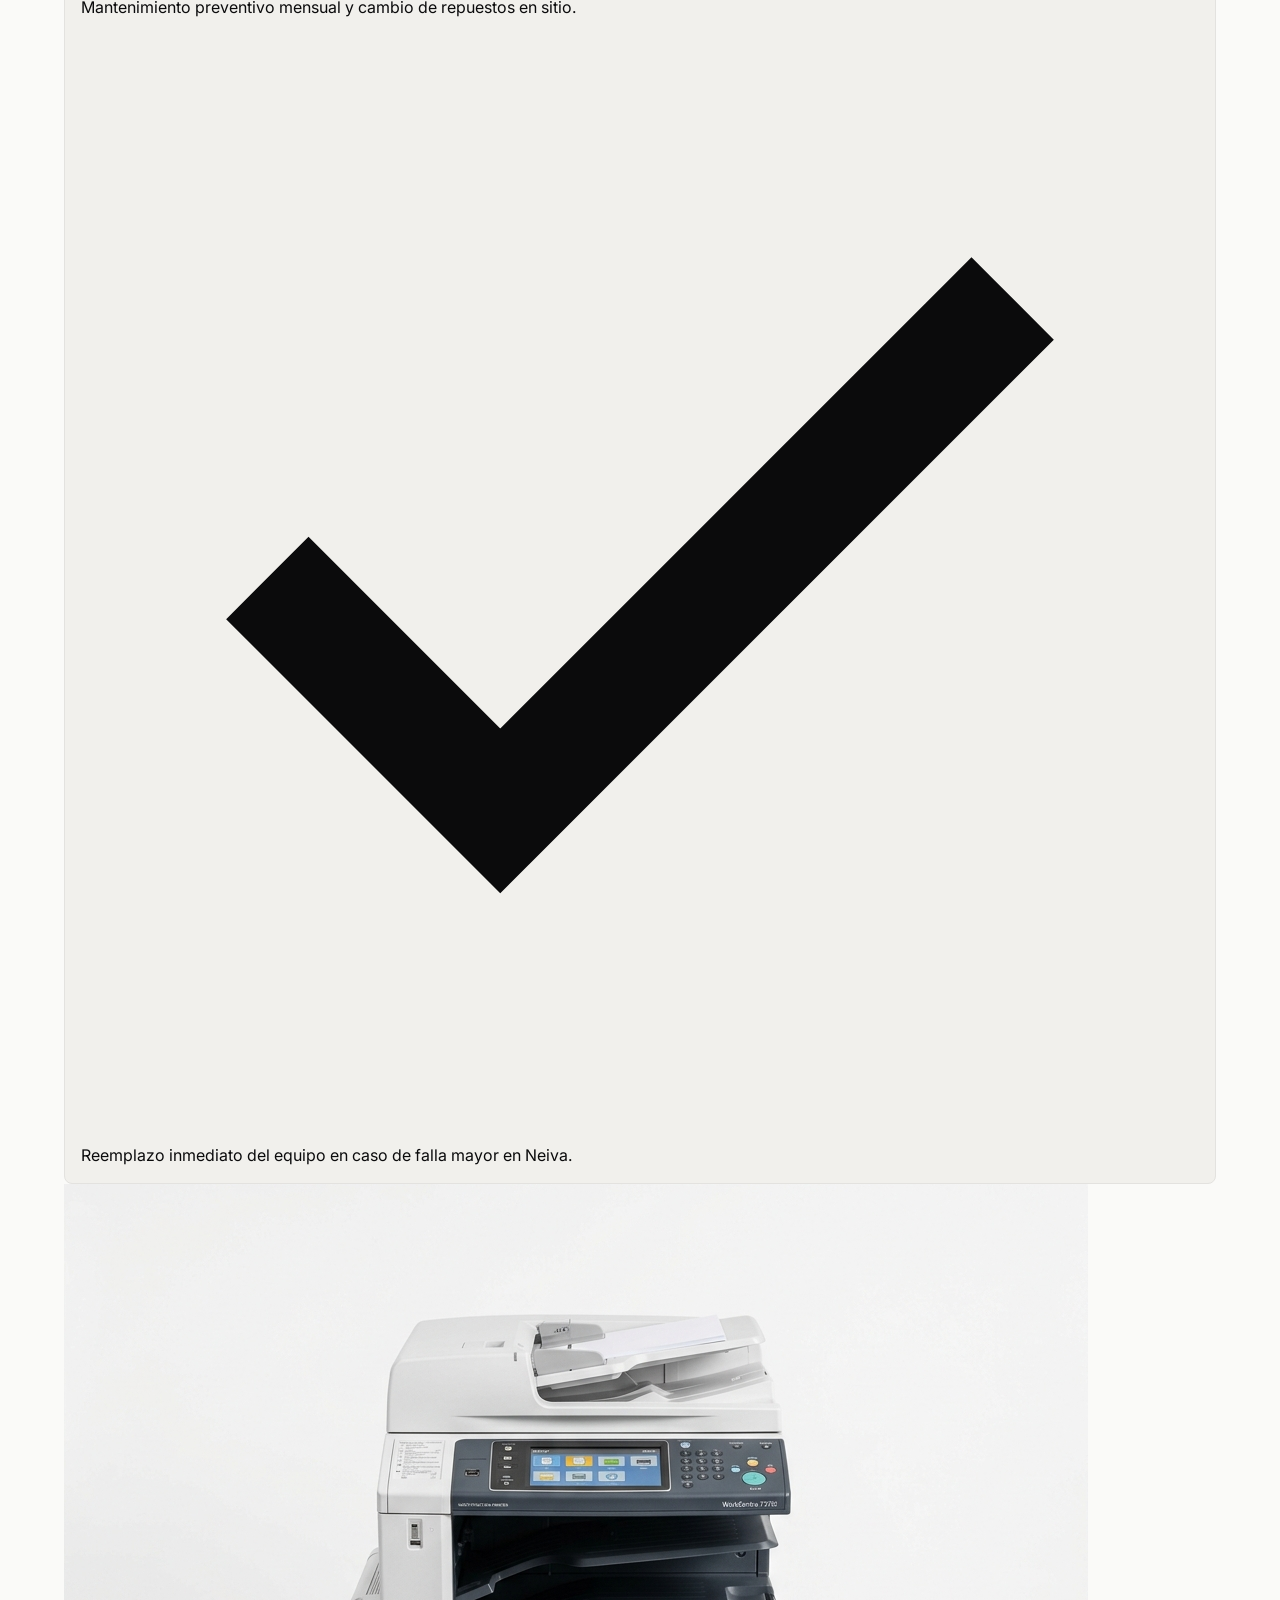
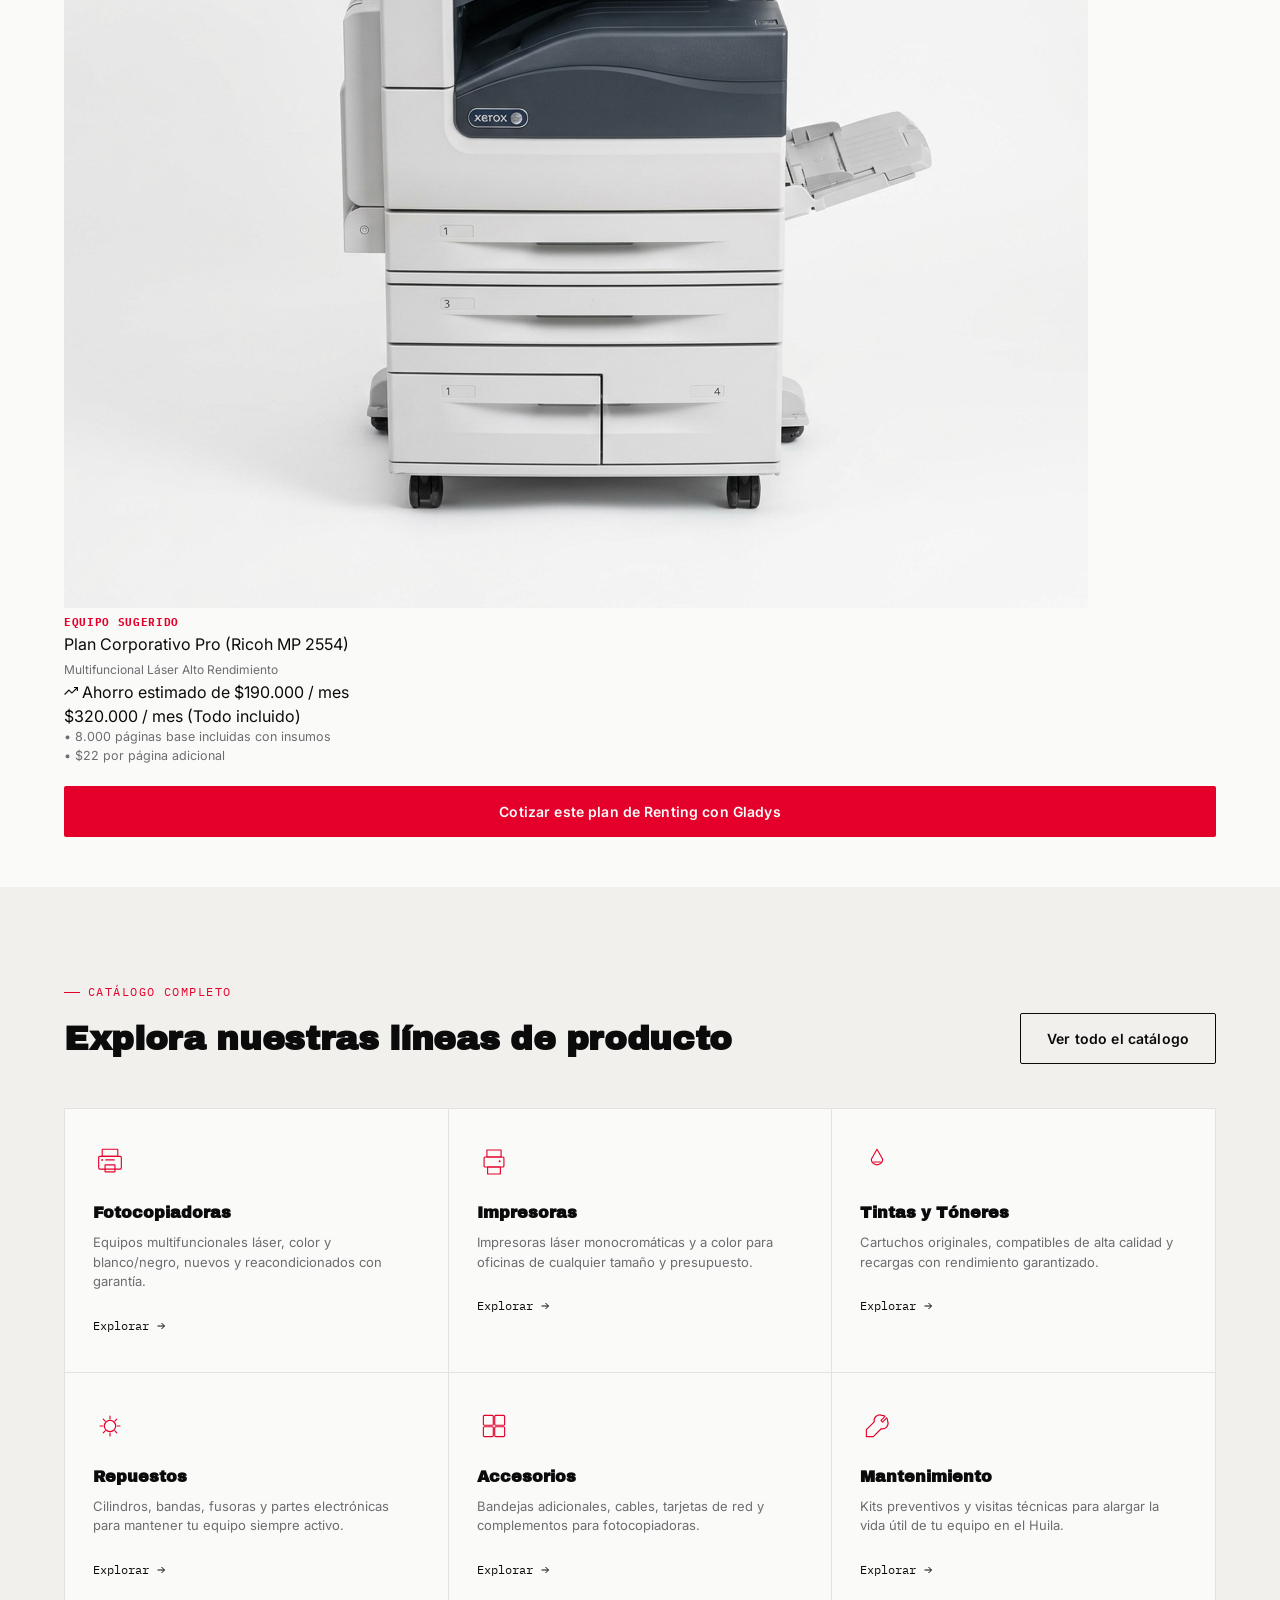
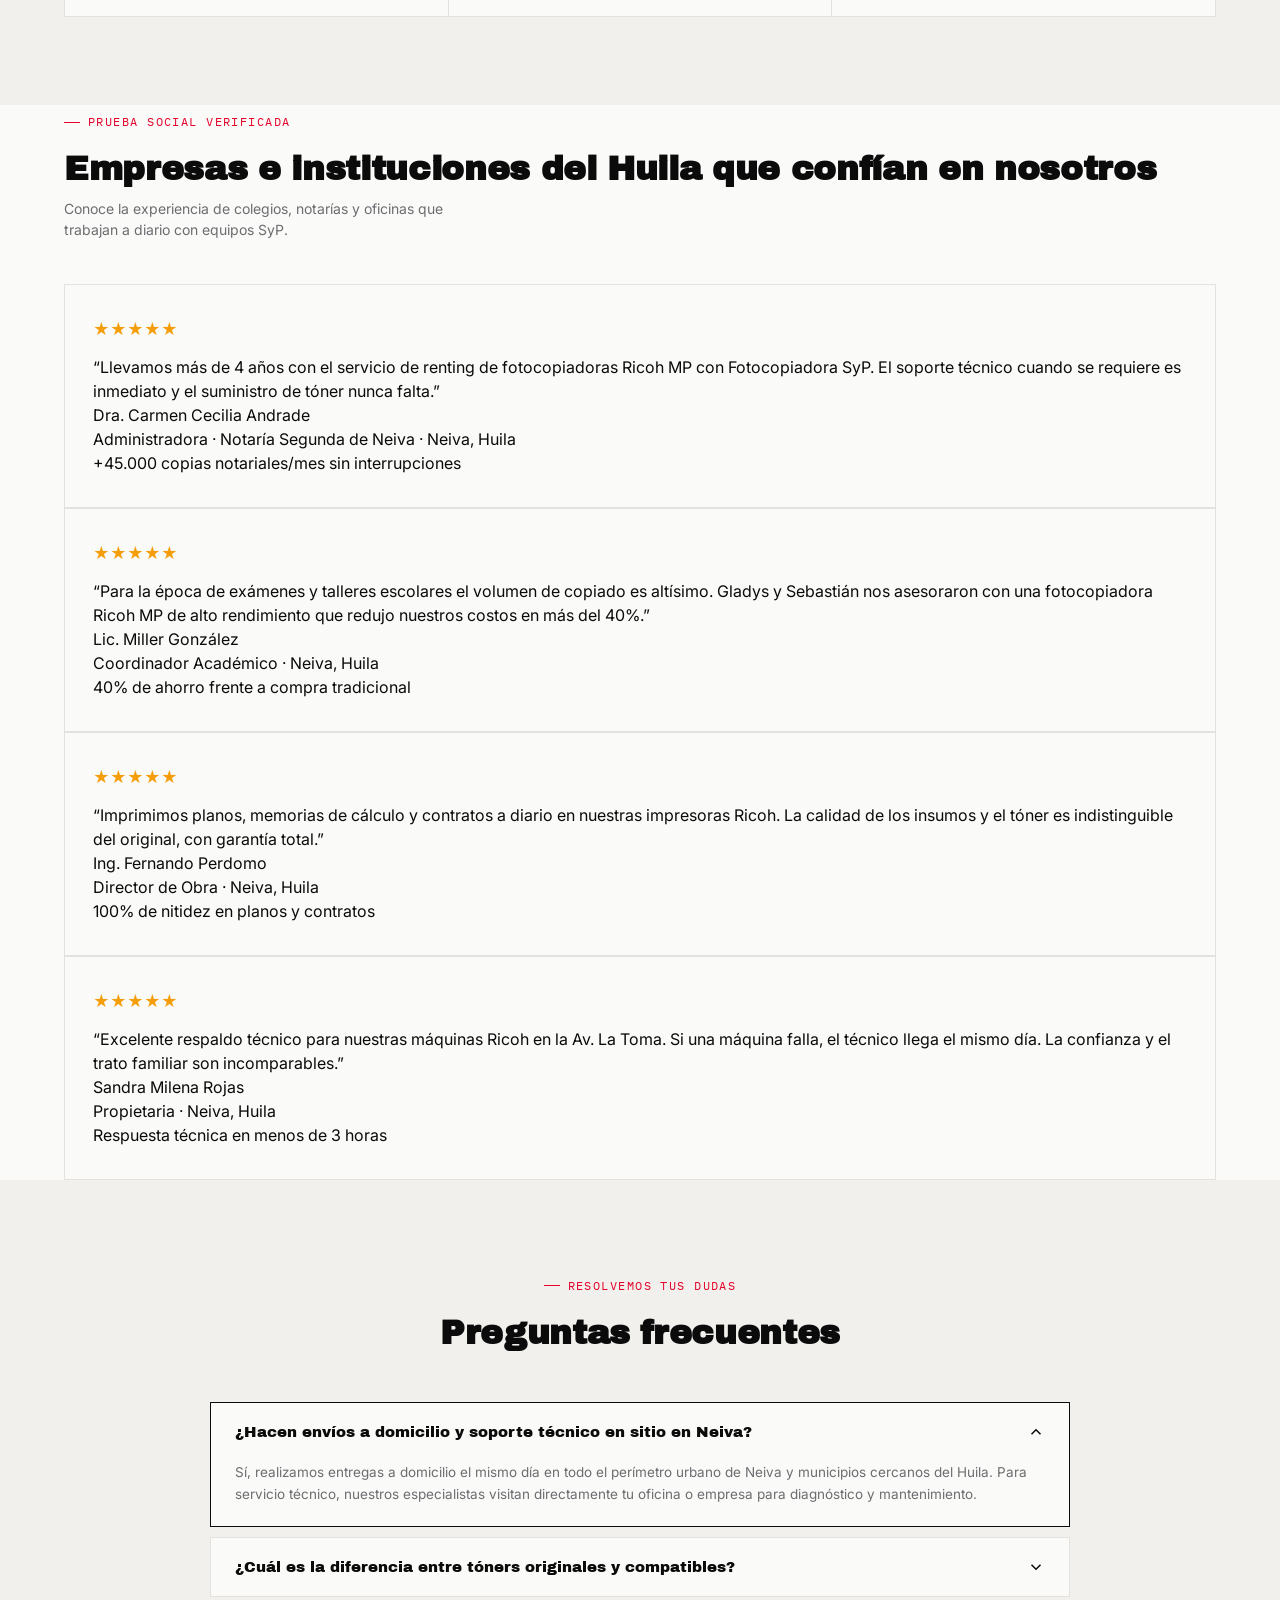
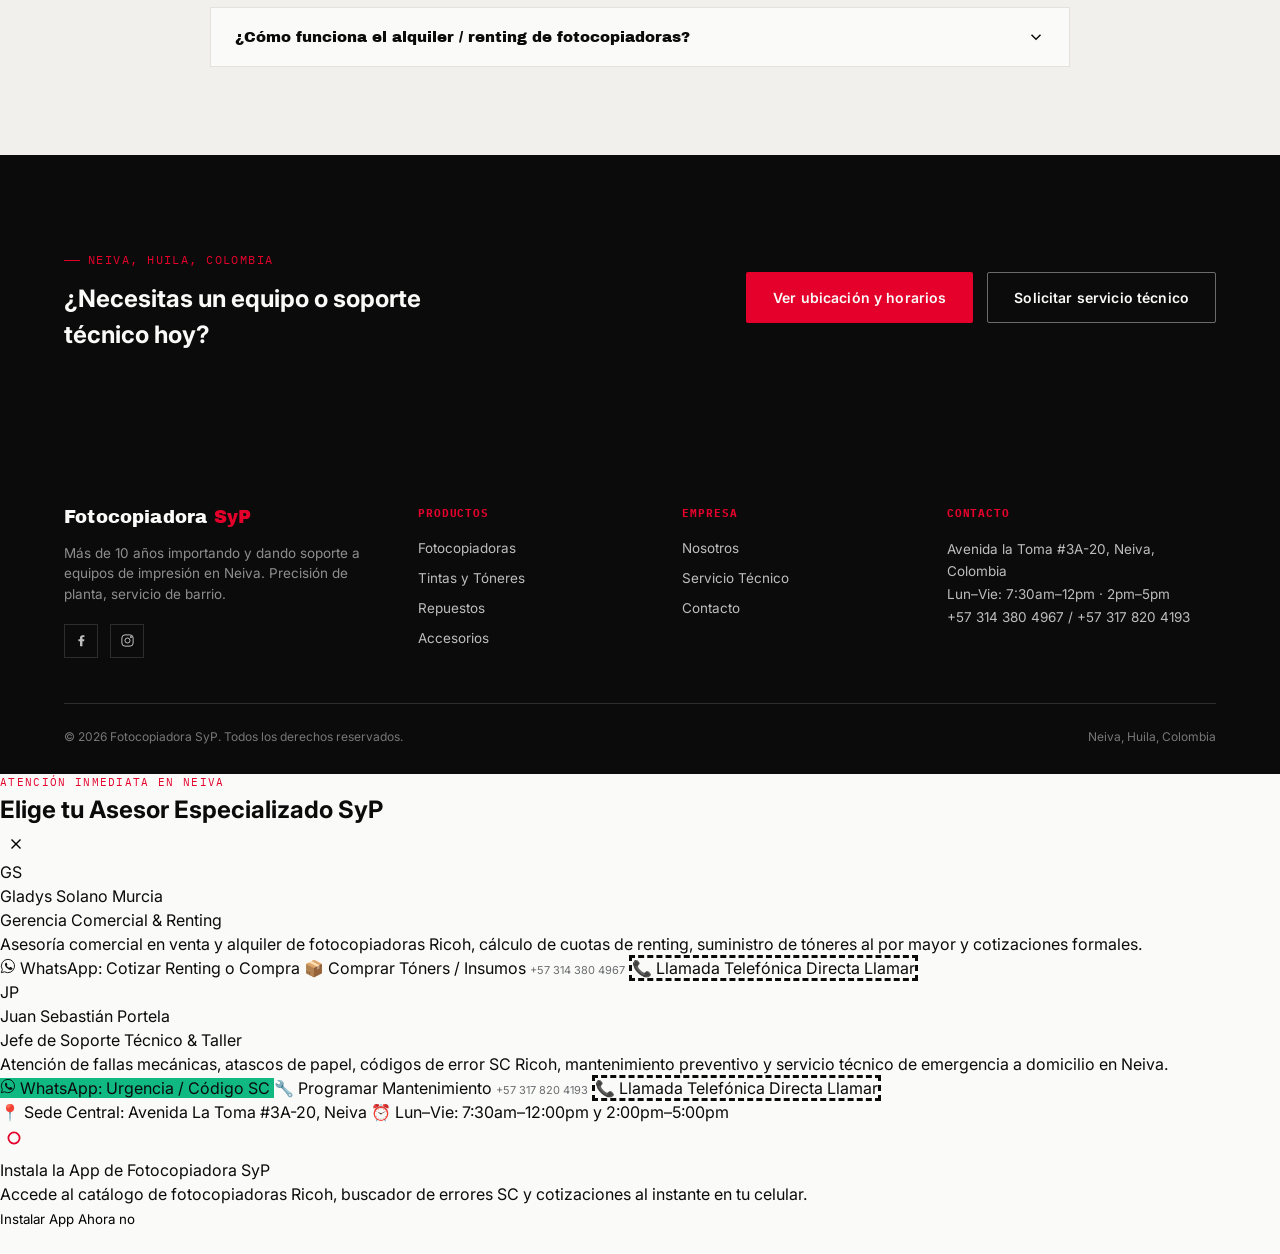
==== commit 35abb924: "feat(seo-pwa): implement local neiva geotagging, rich schema ld+json, sitemap, robots, pwa sw v3, of" ====
--- a/index.html
+++ b/index.html
@@ -4,14 +4,36 @@
 <head>
   <meta charset="UTF-8">
   <meta name="viewport" content="width=device-width, initial-scale=1.0">
-  <title>Fotocopiadora SyP — Impresoras, Tóners y Servicio Técnico en Neiva</title>
+  <title>Fotocopiadora SyP — Fotocopiadoras Ricoh, Tóners y Servicio Técnico en Neiva</title>
+  <meta name="description" content="Venta, alquiler, renting y servicio técnico especializado de fotocopiadoras Ricoh en Neiva, Huila. Suministro de tóneres, repuestos y mantenimiento en sitio en Av. La Toma #3A-20.">
+  <link rel="canonical" href="https://fotocopiadorasyp.com/">
+  <meta name="robots" content="index, follow">
+
+  <!-- Geotargeting SEO Local Neiva, Huila -->
+  <meta name="geo.region" content="CO-HUI">
+  <meta name="geo.placename" content="Neiva, Huila, Colombia">
+  <meta name="geo.position" content="2.93014;-75.29177">
+  <meta name="ICBM" content="2.93014, -75.29177">
+
   <!-- SEO & Social Sharing (Open Graph / Twitter) -->
   <meta property="og:type" content="website">
-  <meta property="og:title" content="Fotocopiadora SyP — Impresoras, Tóners y Servicio Técnico en Neiva">
-  <meta property="og:description" content="Venta y alquiler de fotocopiadoras, impresoras, tóneres y servicio técnico en Neiva, Huila.">
+  <meta property="og:site_name" content="Fotocopiadora SyP Neiva">
+  <meta property="og:title" content="Fotocopiadora SyP — Fotocopiadoras Ricoh, Tóners y Servicio Técnico en Neiva">
+  <meta property="og:description" content="Venta, alquiler, renting y servicio técnico especializado de fotocopiadoras Ricoh en Neiva, Huila. Atención inmediata con Gladys Solano y Juan Sebastián Portela.">
   <meta property="og:url" content="https://fotocopiadorasyp.com/">
+  <meta property="og:image" content="https://fotocopiadorasyp.com/img/hero_ricoh.jpg">
+  <meta property="og:image:width" content="1200">
+  <meta property="og:image:height" content="630">
   <meta property="og:locale" content="es_CO">
+  <meta name="twitter:card" content="summary_large_image">
+  <meta name="twitter:title" content="Fotocopiadora SyP — Expertos en Ricoh en Neiva">
+  <meta name="twitter:description" content="Venta, renting y mantenimiento de fotocopiadoras Ricoh en Neiva, Huila.">
+  <meta name="twitter:image" content="https://fotocopiadorasyp.com/img/hero_ricoh.jpg">
   <meta name="theme-color" content="#E4002B">
+
+  <!-- Preconnect & Preload de Fuentes para Máximo Rendimiento -->
+  <link rel="preconnect" href="https://fonts.googleapis.com">
+  <link rel="preconnect" href="https://fonts.gstatic.com" crossorigin>
 
   <!-- Schema.org Datos Estructurados para Google Maps / SEO Local -->
   <script type="application/ld+json">
@@ -19,16 +41,25 @@
     "@context": "https://schema.org",
     "@type": "LocalBusiness",
     "name": "Fotocopiadora SyP",
-    "description": "Venta de fotocopiadoras, impresoras, tóneres, repuestos y servicio técnico especializado.",
+    "alternateName": "SyP Fotocopiadoras e Impresoras Neiva",
+    "image": "https://fotocopiadorasyp.com/img/hero_ricoh.jpg",
+    "description": "Venta de fotocopiadoras, impresoras, tóneres, repuestos y servicio técnico especializado de la marca Ricoh en Neiva, Huila.",
+    "url": "https://fotocopiadorasyp.com/",
+    "telephone": ["+573143804967", "+573178204193"],
+    "email": "Fotocopiadorassp@outlook.com",
     "address": {
       "@type": "PostalAddress",
-      "streetAddress": "Avenida la Toma #3A-20",
+      "streetAddress": "Avenida La Toma #3A-20",
       "addressLocality": "Neiva",
       "addressRegion": "Huila",
+      "postalCode": "410001",
       "addressCountry": "CO"
     },
-    "telephone": ["+573143804967", "+573178204193"],
-    "email": "Fotocopiadorassp@outlook.com",
+    "geo": {
+      "@type": "GeoCoordinates",
+      "latitude": 2.93014,
+      "longitude": -75.29177
+    },
     "openingHoursSpecification": [
       {
         "@type": "OpeningHoursSpecification",
@@ -43,7 +74,24 @@
         "closes": "17:00"
       }
     ],
-    "priceRange": "$$"
+    "areaServed": [
+      { "@type": "City", "name": "Neiva" },
+      { "@type": "City", "name": "Rivera" },
+      { "@type": "City", "name": "Campoalegre" },
+      { "@type": "City", "name": "Palermo" },
+      { "@type": "City", "name": "Aipe" },
+      { "@type": "AdministrativeArea", "name": "Huila" }
+    ],
+    "priceRange": "$$",
+    "hasOfferCatalog": {
+      "@type": "OfferCatalog",
+      "name": "Catálogo de Equipos y Servicios Ricoh",
+      "itemListElement": [
+        { "@type": "Offer", "itemOffered": { "@type": "Service", "name": "Renting de Fotocopiadoras Ricoh" } },
+        { "@type": "Offer", "itemOffered": { "@type": "Service", "name": "Servicio Técnico y Mantenimiento Ricoh" } },
+        { "@type": "Offer", "itemOffered": { "@type": "Product", "name": "Tóners y Repuestos Ricoh" } }
+      ]
+    }
   }
   </script>
 
--- a/css/style.css
+++ b/css/style.css
@@ -3710,3 +3710,377 @@
     width: auto;
   }
 }
+
+/* ============================================================
+   BLOQUE 2: E-COMMERCE & CONVERSIÓN EN COLOMBIA (CHECKOUT 3 PASOS)
+   ============================================================ */
+.checkout-modal-container {
+  max-width: 680px;
+  width: 95%;
+  max-height: 90vh;
+  display: flex;
+  flex-direction: column;
+  background: var(--paper, #ffffff);
+  border-radius: 12px;
+  box-shadow: 0 20px 60px rgba(0,0,0,0.25);
+  overflow: hidden;
+  border: 1px solid var(--line, #e2e8f0);
+}
+
+.checkout-steps-bar {
+  display: flex;
+  background: #0f172a;
+  padding: 14px 20px;
+  gap: 8px;
+  border-bottom: 1px solid rgba(255,255,255,0.1);
+}
+
+.checkout-step-item {
+  flex: 1;
+  display: flex;
+  align-items: center;
+  gap: 8px;
+  color: #94a3b8;
+  font-size: 12px;
+  font-weight: 600;
+  cursor: pointer;
+  transition: all 0.2s ease;
+}
+
+.checkout-step-item.active {
+  color: #ffffff;
+}
+
+.checkout-step-item.completed {
+  color: #38bdf8;
+}
+
+.step-number {
+  width: 22px;
+  height: 22px;
+  border-radius: 50%;
+  background: rgba(255,255,255,0.15);
+  display: flex;
+  align-items: center;
+  justify-content: center;
+  font-size: 11px;
+  font-weight: 700;
+}
+
+.checkout-step-item.active .step-number {
+  background: var(--red, #cf142b);
+  color: #ffffff;
+}
+
+.checkout-step-item.completed .step-number {
+  background: #0284c7;
+  color: #ffffff;
+}
+
+.checkout-content-body {
+  padding: 24px;
+  overflow-y: auto;
+  flex: 1;
+}
+
+.checkout-step-pane {
+  display: none;
+  animation: fadeInStep 0.25s ease-out;
+}
+
+.checkout-step-pane.active {
+  display: block;
+}
+
+@keyframes fadeInStep {
+  from { opacity: 0; transform: translateY(6px); }
+  to { opacity: 1; transform: translateY(0); }
+}
+
+/* Formulario de Facturación */
+.checkout-form-grid {
+  display: grid;
+  grid-template-columns: 1fr 1fr;
+  gap: 16px;
+}
+
+.checkout-form-full {
+  grid-column: 1 / -1;
+}
+
+.checkout-input-group {
+  display: flex;
+  flex-direction: column;
+  gap: 6px;
+}
+
+.checkout-input-group label {
+  font-size: 12px;
+  font-weight: 700;
+  text-transform: uppercase;
+  letter-spacing: 0.04em;
+  color: #475569;
+}
+
+.checkout-input-group input,
+.checkout-input-group select,
+.checkout-input-group textarea {
+  padding: 10px 14px;
+  border: 1px solid #cbd5e1;
+  border-radius: 6px;
+  font-size: 14px;
+  background: #ffffff;
+  color: #0f172a;
+  outline: none;
+  transition: border-color 0.15s ease;
+}
+
+.checkout-input-group input:focus,
+.checkout-input-group select:focus,
+.checkout-input-group textarea:focus {
+  border-color: var(--red, #cf142b);
+  box-shadow: 0 0 0 3px rgba(207,20,43,0.1);
+}
+
+/* Selector de Métodos de Pago Colombia */
+.payment-methods-grid {
+  display: grid;
+  grid-template-columns: 1fr 1fr;
+  gap: 12px;
+  margin-bottom: 20px;
+}
+
+.payment-method-card {
+  border: 2px solid #e2e8f0;
+  border-radius: 8px;
+  padding: 14px;
+  cursor: pointer;
+  display: flex;
+  flex-direction: column;
+  gap: 6px;
+  transition: all 0.2s ease;
+  background: #ffffff;
+  position: relative;
+}
+
+.payment-method-card:hover {
+  border-color: #94a3b8;
+  transform: translateY(-2px);
+}
+
+.payment-method-card.selected {
+  border-color: var(--red, #cf142b);
+  background: #fff5f5;
+  box-shadow: 0 4px 12px rgba(207,20,43,0.08);
+}
+
+.payment-method-header {
+  display: flex;
+  align-items: center;
+  justify-content: space-between;
+}
+
+.payment-method-title {
+  font-size: 13px;
+  font-weight: 700;
+  color: #0f172a;
+}
+
+.payment-method-desc {
+  font-size: 11px;
+  color: #64748b;
+  line-height: 1.3;
+}
+
+.payment-detail-box {
+  background: #f8fafc;
+  border: 1px solid #e2e8f0;
+  border-radius: 8px;
+  padding: 18px;
+  margin-top: 14px;
+}
+
+.qr-payment-container {
+  display: flex;
+  align-items: center;
+  gap: 20px;
+}
+
+.qr-code-holder {
+  width: 110px;
+  height: 110px;
+  background: #ffffff;
+  padding: 6px;
+  border: 1px solid #cbd5e1;
+  border-radius: 8px;
+  display: flex;
+  align-items: center;
+  justify-content: center;
+}
+
+.qr-code-holder img {
+  width: 100%;
+  height: 100%;
+  object-fit: contain;
+}
+
+.qr-accounts-info {
+  font-size: 12px;
+  color: #334155;
+  line-height: 1.5;
+}
+
+.qr-accounts-info strong {
+  color: #0f172a;
+}
+
+.checkout-totals-summary {
+  background: #f1f5f9;
+  border-radius: 8px;
+  padding: 14px 18px;
+  margin-top: 18px;
+}
+
+.checkout-totals-row {
+  display: flex;
+  justify-content: space-between;
+  font-size: 13px;
+  color: #475569;
+  margin-bottom: 6px;
+}
+
+.checkout-totals-row.final {
+  border-top: 1px solid #cbd5e1;
+  padding-top: 8px;
+  margin-top: 8px;
+  font-size: 16px;
+  font-weight: 800;
+  color: var(--red, #cf142b);
+}
+
+.checkout-actions-row {
+  display: flex;
+  justify-content: space-between;
+  align-items: center;
+  gap: 12px;
+  margin-top: 20px;
+  padding-top: 16px;
+  border-top: 1px solid #e2e8f0;
+}
+
+/* Pantalla de Éxito */
+.order-success-screen {
+  text-align: center;
+  padding: 28px 12px;
+}
+
+.order-success-icon {
+  width: 64px;
+  height: 64px;
+  background: #ecfdf5;
+  color: #059669;
+  border-radius: 50%;
+  display: flex;
+  align-items: center;
+  justify-content: center;
+  margin: 0 auto 16px;
+  font-size: 32px;
+  border: 2px solid #a7f3d0;
+}
+
+.order-success-code {
+  font-family: monospace;
+  font-size: 22px;
+  font-weight: 800;
+  color: #0f172a;
+  background: #f1f5f9;
+  padding: 8px 18px;
+  border-radius: 6px;
+  display: inline-block;
+  margin: 12px 0 18px;
+}
+
+@media (max-width: 640px) {
+  .checkout-steps-bar {
+    padding: 10px 12px;
+  }
+  .checkout-step-item span:not(.step-number) {
+    display: none;
+  }
+  .checkout-form-grid {
+    grid-template-columns: 1fr;
+  }
+  .payment-methods-grid {
+    grid-template-columns: 1fr;
+  }
+  .qr-payment-container {
+    flex-direction: column;
+    text-align: center;
+  }
+}
+
+/* ============================================================
+   BOTÓN VOLVER ARRIBA (BACK TO TOP) & OFFLINE INDICATOR
+   ============================================================ */
+.back-to-top-btn {
+  position: fixed;
+  bottom: 96px;
+  right: 24px;
+  width: 44px;
+  height: 44px;
+  background: var(--paper);
+  border: 1px solid var(--line);
+  color: var(--ink);
+  border-radius: 50%;
+  display: flex;
+  align-items: center;
+  justify-content: center;
+  box-shadow: 0 4px 14px rgba(0, 0, 0, 0.1);
+  cursor: pointer;
+  z-index: 99;
+  opacity: 0;
+  visibility: hidden;
+  transform: translateY(12px);
+  transition: all 0.25s cubic-bezier(0.16, 1, 0.3, 1);
+}
+.back-to-top-btn.visible {
+  opacity: 1;
+  visibility: visible;
+  transform: translateY(0);
+}
+.back-to-top-btn:hover {
+  background: var(--red);
+  color: #ffffff;
+  border-color: var(--red);
+  transform: translateY(-3px);
+  box-shadow: 0 6px 18px rgba(228, 0, 43, 0.25);
+}
+.back-to-top-btn svg {
+  width: 20px;
+  height: 20px;
+}
+
+.offline-banner-pill {
+  position: fixed;
+  top: 14px;
+  left: 50%;
+  transform: translateX(-50%) translateY(-80px);
+  background: #fef2f2;
+  border: 1px solid #fecaca;
+  color: #991b1b;
+  padding: 8px 18px;
+  border-radius: 999px;
+  font-size: 13px;
+  font-weight: 600;
+  display: flex;
+  align-items: center;
+  gap: 8px;
+  z-index: 1000;
+  box-shadow: 0 4px 16px rgba(0, 0, 0, 0.08);
+  transition: transform 0.3s cubic-bezier(0.16, 1, 0.3, 1);
+}
+.offline-banner-pill.show {
+  transform: translateX(-50%) translateY(0);
+}
+
+
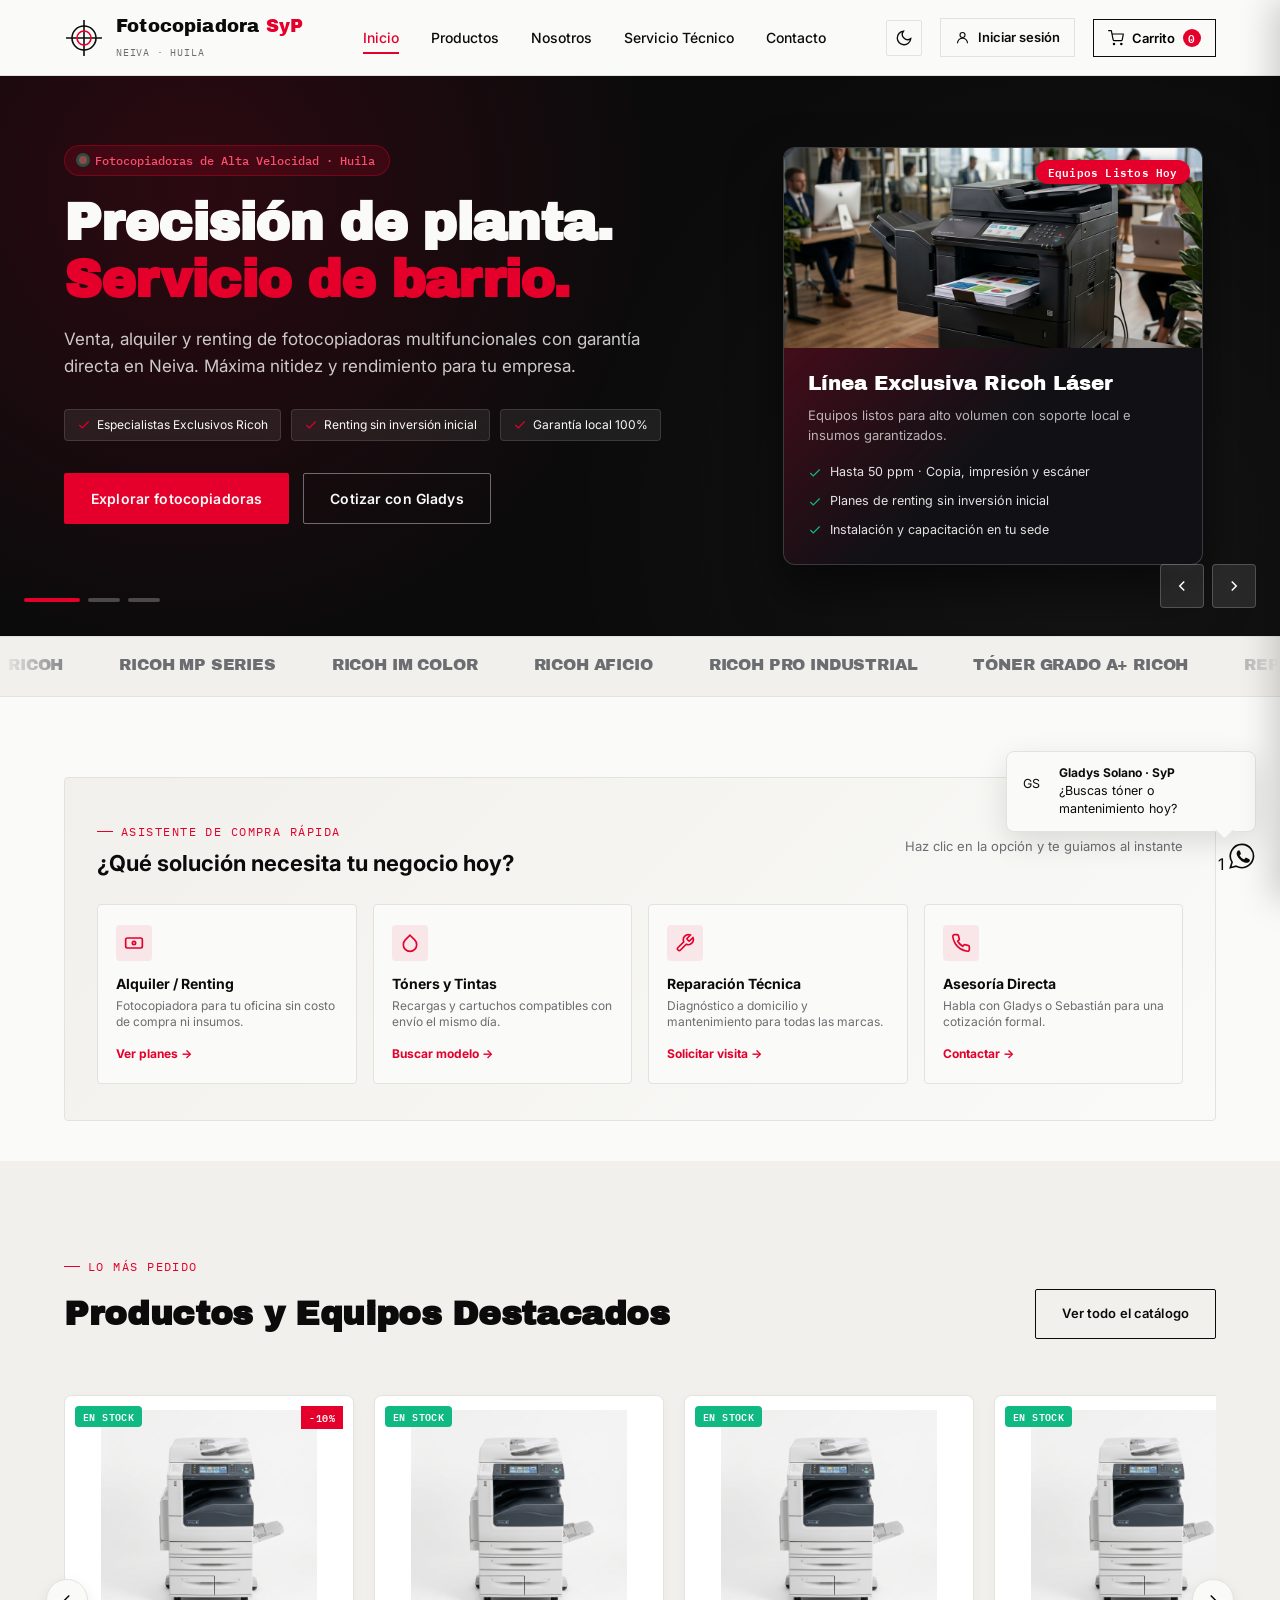
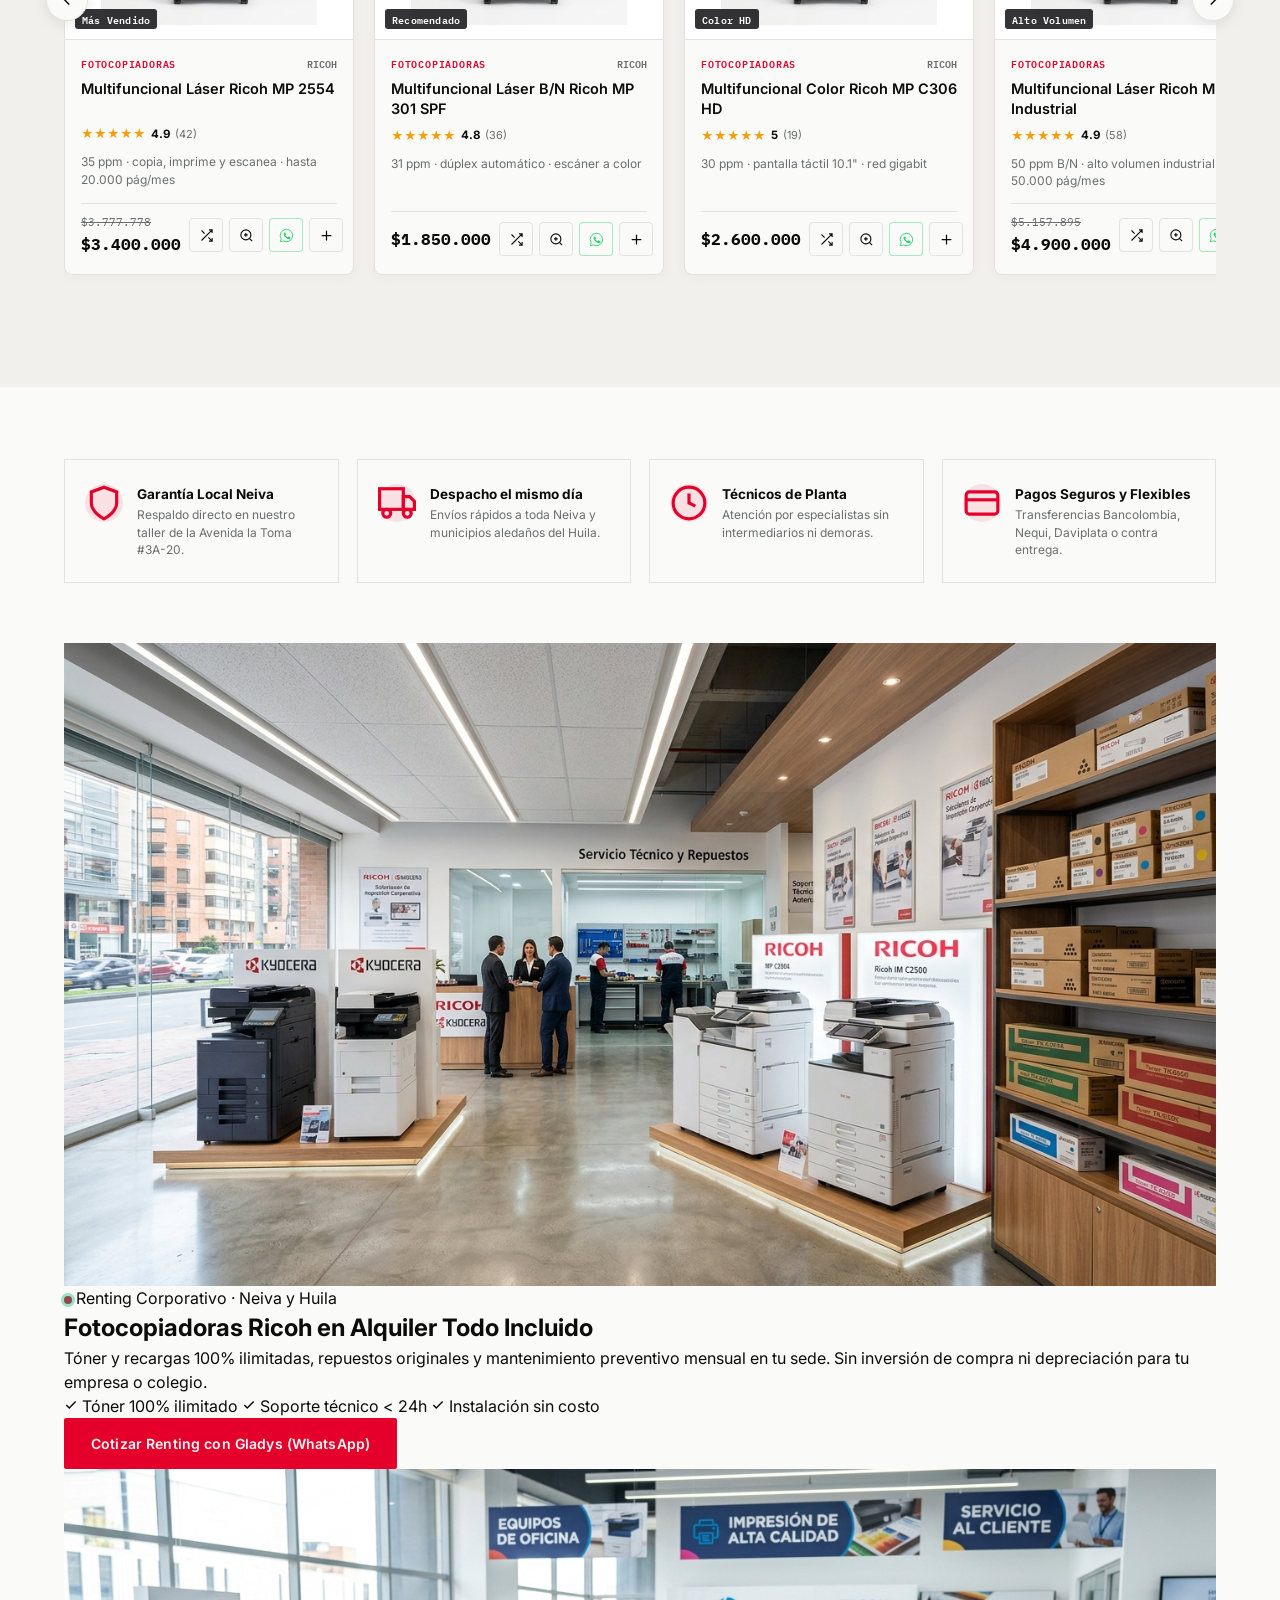
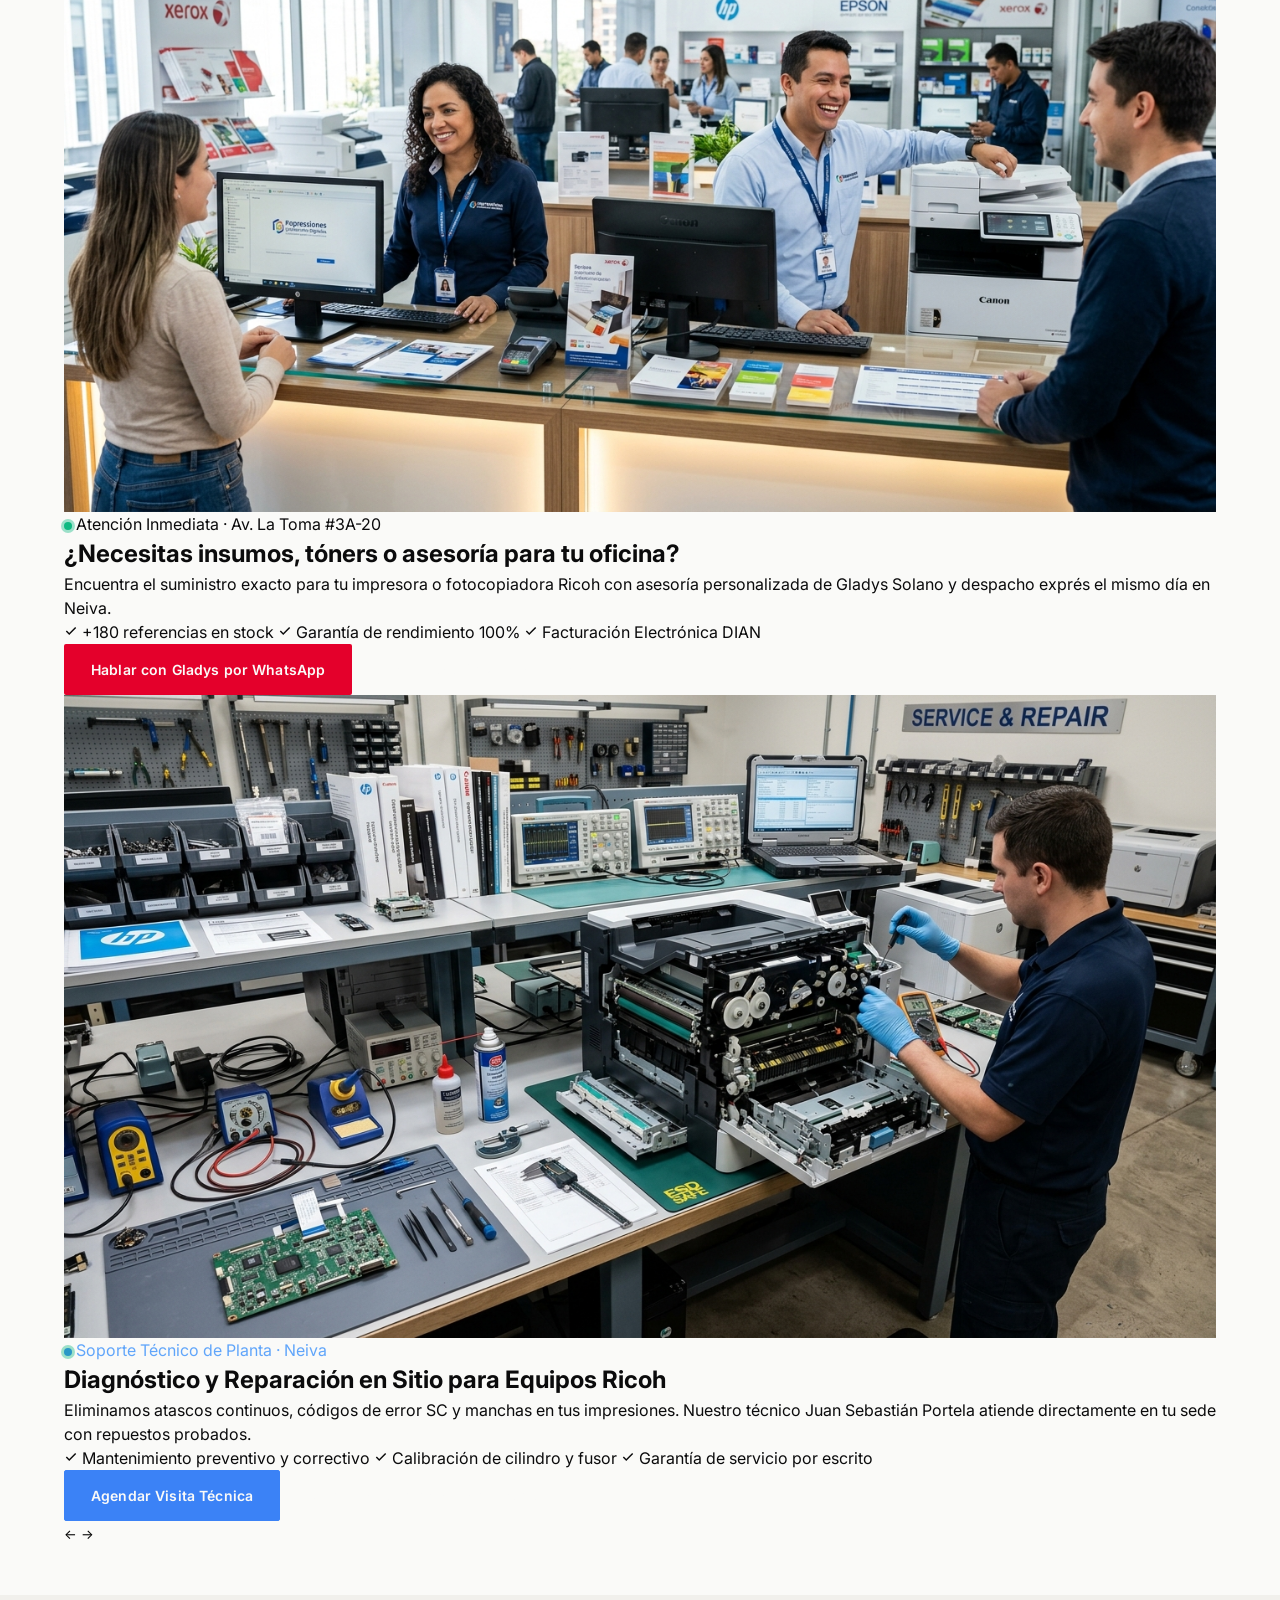
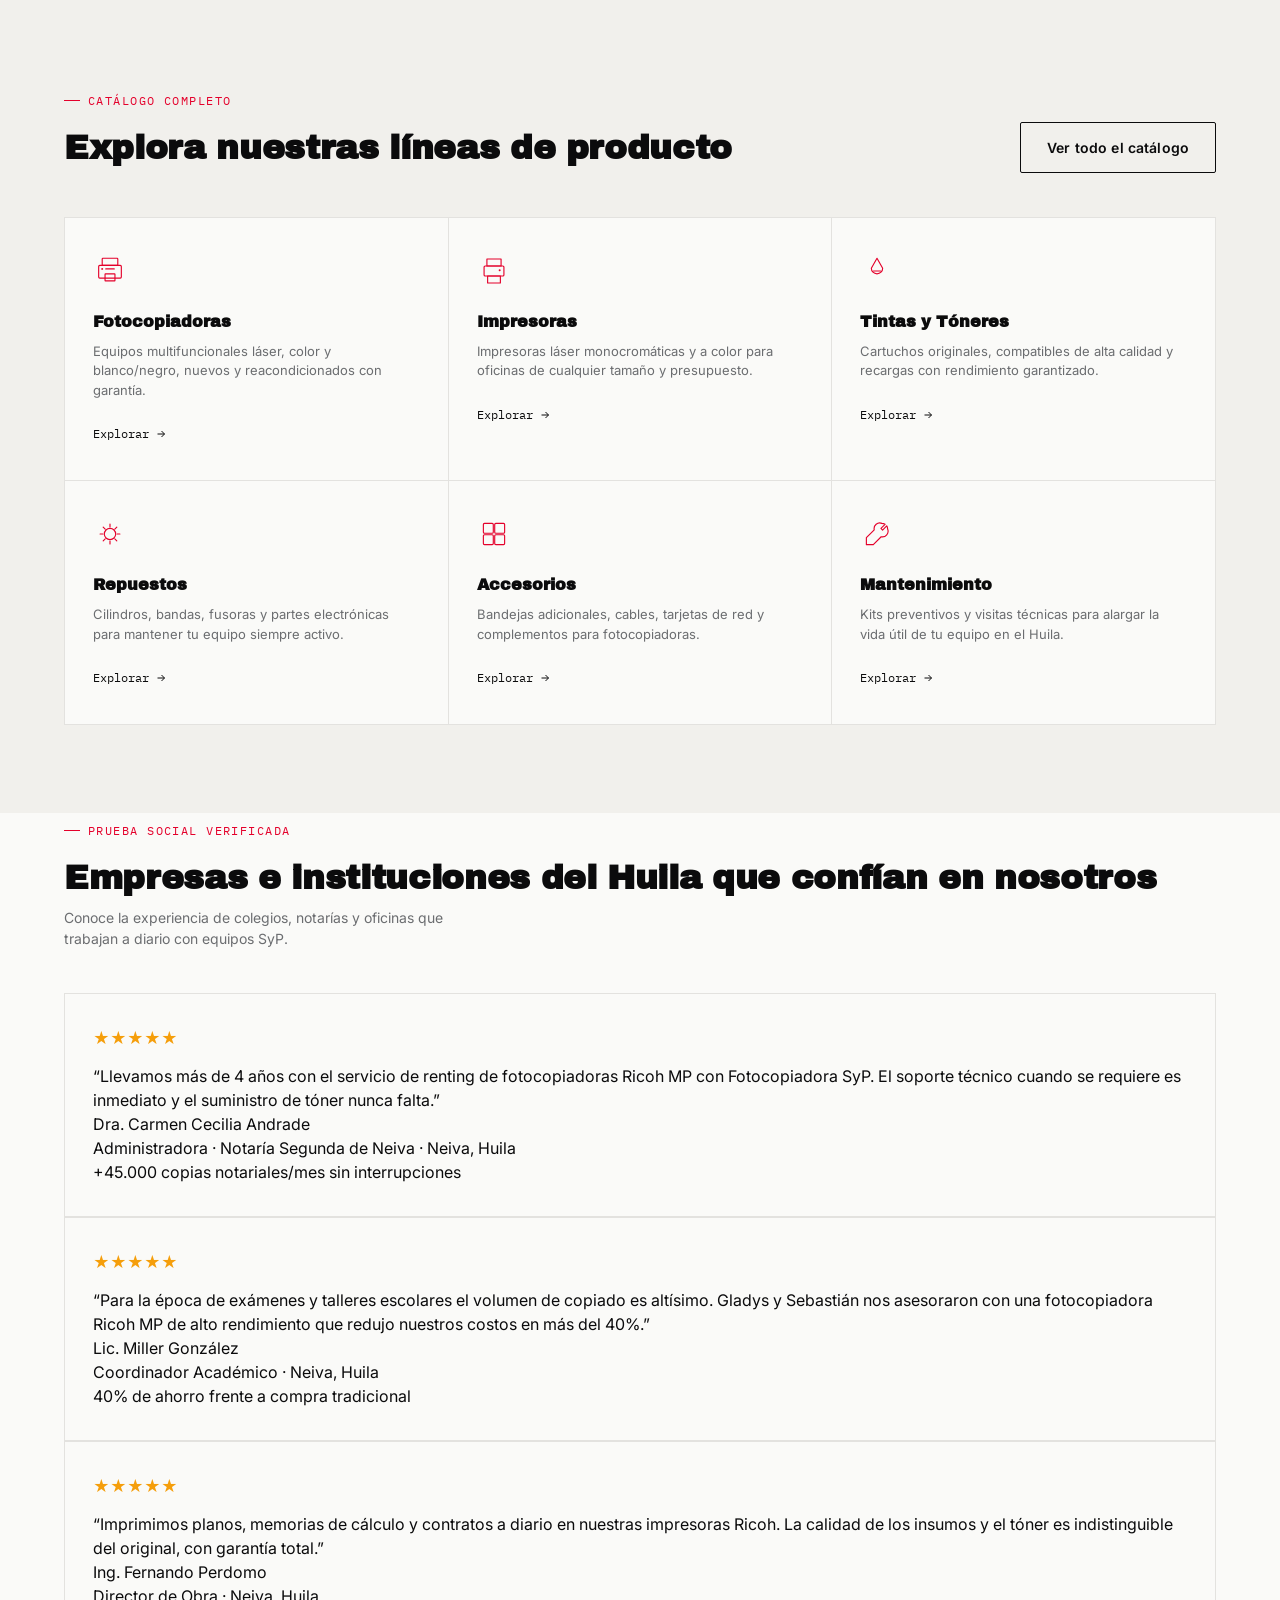
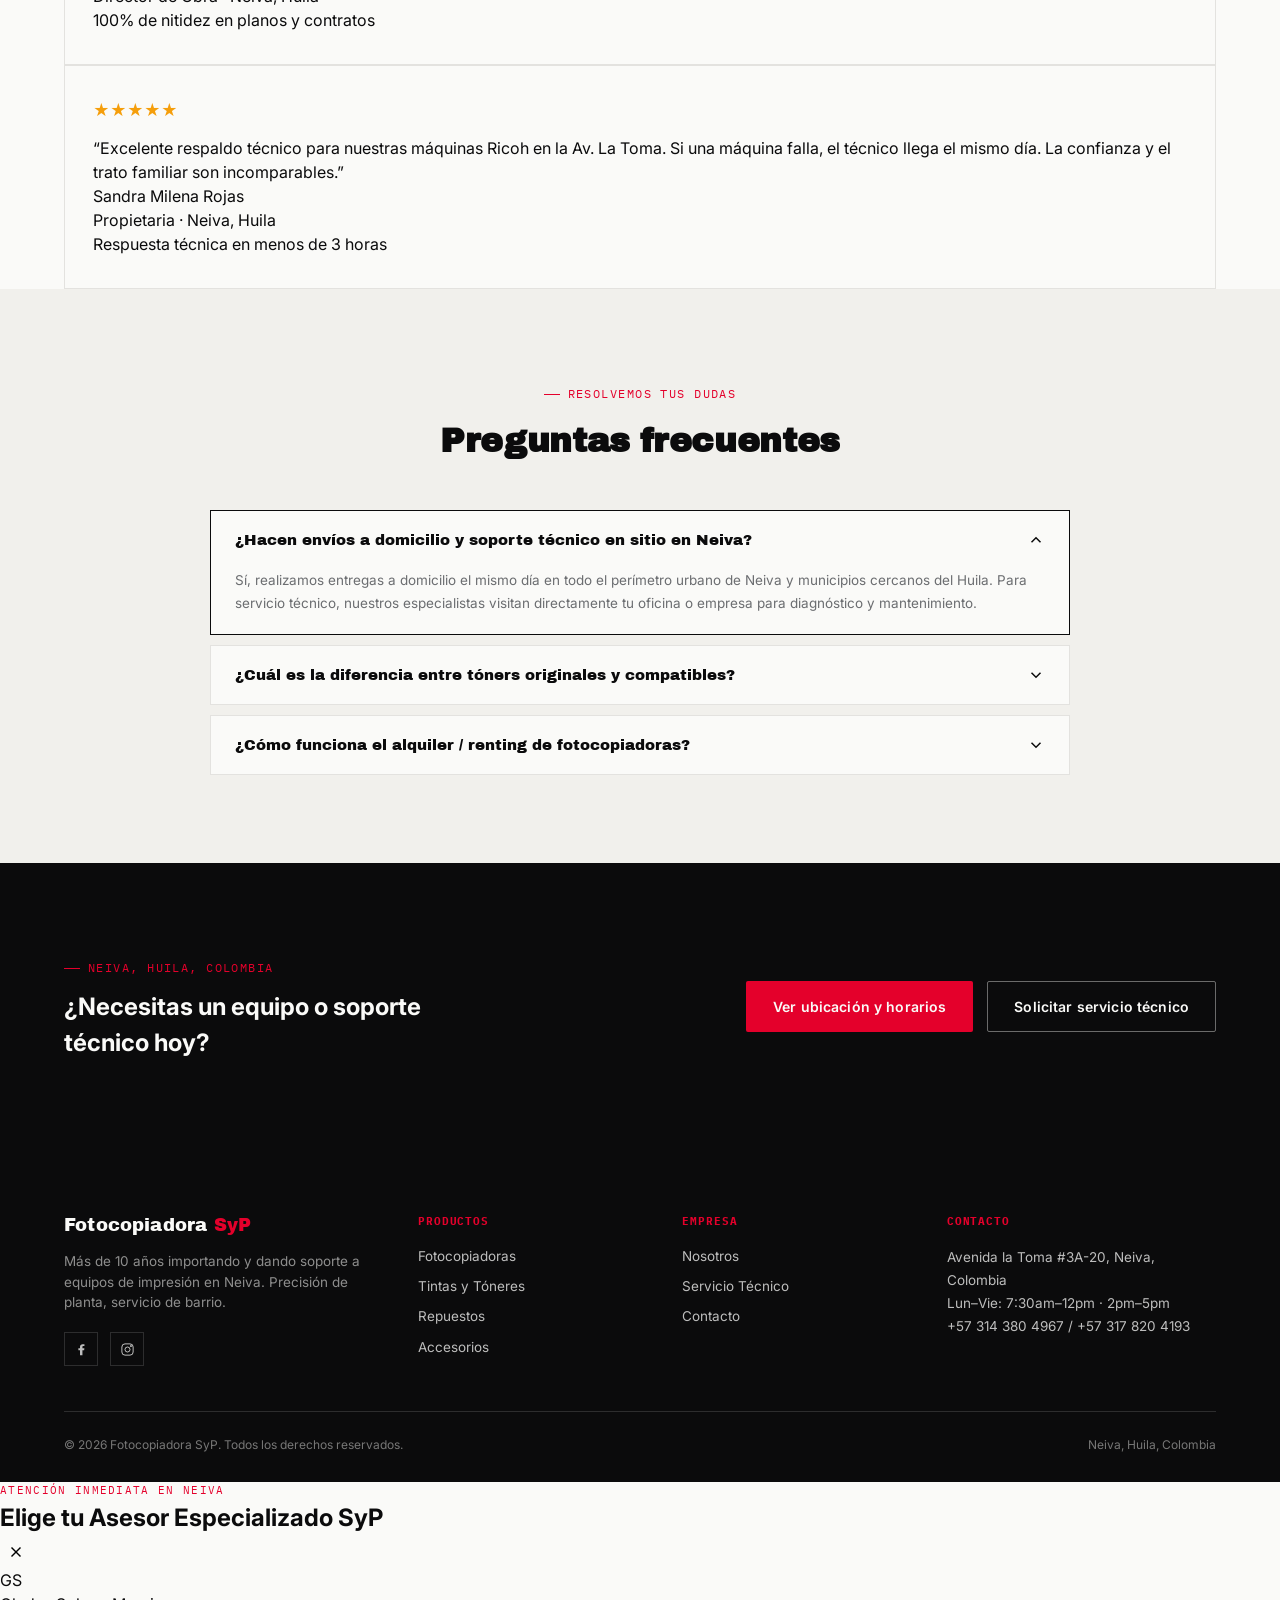
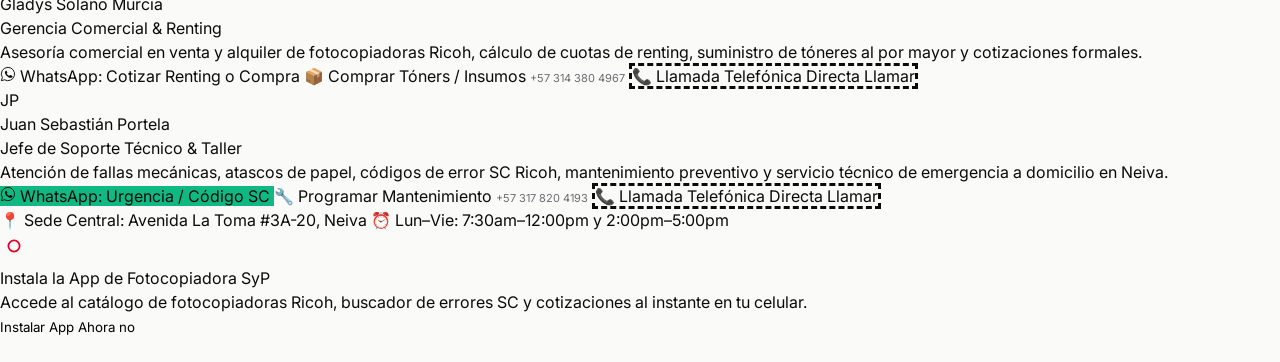
==== commit 01e43fc9: "fix(home-banner): replace oversized renting calculator with interactive services banner slider and f" ====
--- a/index.html
+++ b/index.html
@@ -580,92 +580,134 @@
     </div>
   </section>
 
-  <!-- ===================== CALCULADORA DE RENTING & AHORRO ===================== -->
-  <section class="section" id="calculadora-renting" style="padding-top:20px; padding-bottom:50px;">
+  <!-- ===================== SLIDER DESTACADO DE SERVICIOS & RENTING ===================== -->
+  <section class="section" id="slider-servicios" style="padding-top:20px; padding-bottom:50px;">
     <div class="container">
-      <div class="renting-calc-container" id="rentingCalculator">
-        <div style="display:flex; justify-content:space-between; align-items:flex-start; flex-wrap:wrap; gap:16px; margin-bottom:28px;">
-          <div>
-            <span class="eyebrow" style="color:var(--red);">Simulador de Ahorro para Empresas</span>
-            <h2 style="font-size:24px; margin-top:4px;">Calculadora de Renting y Alquiler Corporativo</h2>
-            <p style="font-size:14px; color:var(--steel); margin-top:4px;">Ajusta el volumen mensual de tu oficina y descubre cuánto ahorras con nuestros planes todo incluido en Neiva.</p>
-          </div>
-          <div class="renting-mode-selector">
-            <button class="renting-mode-btn active" id="rentingModeMono">Monocromático (B/N)</button>
-            <button class="renting-mode-btn" id="rentingModeColor">Color Full HD</button>
-          </div>
-        </div>
-
-        <div class="renting-calc-grid">
-          <!-- Columna Izquierda: Slider interactivo -->
-          <div class="renting-slider-box">
-            <div>
-              <div class="renting-slider-header">
-                <span style="font-size:14px; font-weight:600; color:var(--ink);">Volumen mensual estimado:</span>
-                <span class="renting-vol-number" id="rentingVolumeVal">5.000 pág/mes</span>
-              </div>
-              <p style="font-size:12.5px; color:var(--steel); margin-top:4px;">Desliza para calcular según el número de impresiones y fotocopias de tu equipo:</p>
-            </div>
-
-            <div style="padding:10px 0;">
-              <input type="range" id="rentingVolumeRange" class="renting-range-slider" min="1000" max="50000" step="500" value="5000" aria-label="Volumen mensual de páginas">
-              <div style="display:flex; justify-content:space-between; font-size:11.5px; font-family:var(--font-mono); color:var(--steel); margin-top:8px;">
-                <span>1.000 pág</span>
-                <span>15.000 pág</span>
-                <span>30.000 pág</span>
-                <span>50.000 pág</span>
-              </div>
-            </div>
-
-            <div style="background:var(--paper-dim); border:1px solid var(--line); border-radius:8px; padding:16px;">
-              <strong style="font-size:13px; display:block; margin-bottom:8px; color:var(--ink);">¿Qué incluye todo plan de renting SyP?</strong>
-              <ul class="renting-perks-list" style="margin-bottom:0;">
-                <li>
-                  <svg viewBox="0 0 24 24" fill="none" stroke="currentColor" stroke-width="2.5"><polyline points="20 6 9 17 4 12"/></svg>
-                  <span><strong>Tóner y recargas 100% ilimitadas</strong> sin costo por cartucho.</span>
-                </li>
-                <li>
-                  <svg viewBox="0 0 24 24" fill="none" stroke="currentColor" stroke-width="2.5"><polyline points="20 6 9 17 4 12"/></svg>
-                  <span>Mantenimiento preventivo mensual y cambio de repuestos en sitio.</span>
-                </li>
-                <li>
-                  <svg viewBox="0 0 24 24" fill="none" stroke="currentColor" stroke-width="2.5"><polyline points="20 6 9 17 4 12"/></svg>
-                  <span>Reemplazo inmediato del equipo en caso de falla mayor en Neiva.</span>
-                </li>
-              </ul>
-            </div>
-          </div>
-
-          <!-- Columna Derecha: Tarjeta de recomendación dinámica -->
-          <div class="renting-output-card">
-            <div class="renting-rec-header">
-              <img id="rentingRecImg" class="renting-rec-img" src="img/prod_copier.jpg" alt="Equipo Recomendado" loading="lazy">
-              <div>
-                <span style="font-size:11px; font-family:var(--font-mono); font-weight:700; color:var(--red); text-transform:uppercase; letter-spacing:0.06em;">Equipo Sugerido</span>
-                <div class="renting-rec-title" id="rentingRecModelName">Ricoh MP 2554 / 3054</div>
-                <span style="font-size:12px; color:var(--steel);">Multifuncional Láser Alto Rendimiento</span>
-              </div>
-            </div>
-
-            <div class="renting-savings-badge" id="rentingSavingsBadge">
-              <svg viewBox="0 0 24 24" fill="none" stroke="currentColor" stroke-width="2" width="14" height="14"><polyline points="23 6 13.5 15.5 8.5 10.5 1 18"/><polyline points="17 6 23 6 23 12"/></svg>
-              Calculando ahorro...
-            </div>
-
-            <div class="renting-price-row">
-              <span class="renting-fee-value" id="rentingRecFee">$160.000 COP</span>
-              <span class="renting-fee-period">/ mes (Todo incluido)</span>
-            </div>
-
-            <div style="font-size:12.5px; color:var(--steel); margin-bottom:20px; line-height:1.5;">
-              • <span id="rentingIncludedPages">4.000 páginas base incluidas con insumos</span><br>
-              • <span id="rentingExtraPrice">$28 COP por página adicional</span>
-            </div>
-
-            <a href="https://wa.me/573143804967" id="rentingWhatsAppBtn" target="_blank" rel="noopener" class="btn btn-primary btn-block" style="text-align:center;">
-              Cotizar este plan de Renting con Gladys
-            </a>
-          </div>
+      <div class="banner-slider-wrap" id="servicesBannerSlider">
+        <div class="banner-slider-track">
+          
+          <!-- Slide 1: Renting & Alquiler Corporativo Ricoh -->
+          <div class="banner-slide active" data-banner-slide="0">
+            <img src="img/about_store.jpg" alt="Planes de Renting y Alquiler de Fotocopiadoras Ricoh en Neiva" class="banner-slide-img" loading="lazy">
+            <div class="banner-slide-overlay">
+              <div class="banner-slide-eyebrow">
+                <span class="live-dot" style="background:var(--red);"></span>
+                Renting Corporativo · Neiva y Huila
+              </div>
+              <h2 class="banner-slide-title">Fotocopiadoras Ricoh en Alquiler Todo Incluido</h2>
+              <p class="banner-slide-desc">
+                Tóner y recargas 100% ilimitadas, repuestos originales y mantenimiento preventivo mensual en tu sede. Sin inversión de compra ni depreciación para tu empresa o colegio.
+              </p>
+              <div class="banner-perks-row">
+                <span>
+                  <svg width="14" height="14" viewBox="0 0 24 24" fill="none" stroke="currentColor" stroke-width="2.5"><polyline points="20 6 9 17 4 12"/></svg>
+                  Tóner 100% ilimitado
+                </span>
+                <span>
+                  <svg width="14" height="14" viewBox="0 0 24 24" fill="none" stroke="currentColor" stroke-width="2.5"><polyline points="20 6 9 17 4 12"/></svg>
+                  Soporte técnico &lt; 24h
+                </span>
+                <span>
+                  <svg width="14" height="14" viewBox="0 0 24 24" fill="none" stroke="currentColor" stroke-width="2.5"><polyline points="20 6 9 17 4 12"/></svg>
+                  Instalación sin costo
+                </span>
+              </div>
+              <div class="banner-actions">
+                <a href="https://wa.me/573143804967?text=Hola%20Gladys%2C%20quisiera%20cotizar%20un%20plan%20de%20Renting%20Ricoh%20para%20mi%20oficina" target="_blank" rel="noopener" class="btn btn-primary">
+                  Cotizar Renting con Gladys (WhatsApp)
+                </a>
+                <a href="servicio-tecnico.html#calculadora-renting" class="btn btn-outline-light">
+                  Simular Ahorro en Servicio Técnico &rarr;
+                </a>
+              </div>
+            </div>
+          </div>
+
+          <!-- Slide 2: Asesoría Directa y Punto de Venta en Neiva -->
+          <div class="banner-slide" data-banner-slide="1">
+            <img src="img/contact_advisors.jpg" alt="Mesa de Atención y Asesoría Fotocopiadora SyP Neiva" class="banner-slide-img" loading="lazy">
+            <div class="banner-slide-overlay">
+              <div class="banner-slide-eyebrow">
+                <span class="live-dot" style="background:#10b981;"></span>
+                Atención Inmediata · Av. La Toma #3A-20
+              </div>
+              <h2 class="banner-slide-title">¿Necesitas insumos, tóners o asesoría para tu oficina?</h2>
+              <p class="banner-slide-desc">
+                Encuentra el suministro exacto para tu impresora o fotocopiadora Ricoh con asesoría personalizada de Gladys Solano y despacho exprés el mismo día en Neiva.
+              </p>
+              <div class="banner-perks-row">
+                <span>
+                  <svg width="14" height="14" viewBox="0 0 24 24" fill="none" stroke="currentColor" stroke-width="2.5"><polyline points="20 6 9 17 4 12"/></svg>
+                  +180 referencias en stock
+                </span>
+                <span>
+                  <svg width="14" height="14" viewBox="0 0 24 24" fill="none" stroke="currentColor" stroke-width="2.5"><polyline points="20 6 9 17 4 12"/></svg>
+                  Garantía de rendimiento 100%
+                </span>
+                <span>
+                  <svg width="14" height="14" viewBox="0 0 24 24" fill="none" stroke="currentColor" stroke-width="2.5"><polyline points="20 6 9 17 4 12"/></svg>
+                  Facturación Electrónica DIAN
+                </span>
+              </div>
+              <div class="banner-actions">
+                <a href="https://wa.me/573143804967?text=Hola%20Gladys%2C%20necesito%20cotizar%20suministros%20e%20insumos%20Ricoh" target="_blank" rel="noopener" class="btn btn-primary">
+                  Hablar con Gladys por WhatsApp
+                </a>
+                <a href="contacto.html" class="btn btn-outline-light">
+                  Ver Ubicación y Horarios &rarr;
+                </a>
+              </div>
+            </div>
+          </div>
+
+          <!-- Slide 3: Servicio Técnico Especializado a Domicilio -->
+          <div class="banner-slide" data-banner-slide="2">
+            <img src="img/service_workshop.jpg" alt="Taller Especializado y Servicio Técnico Ricoh Neiva" class="banner-slide-img" loading="lazy">
+            <div class="banner-slide-overlay">
+              <div class="banner-slide-eyebrow" style="color:#60a5fa;">
+                <span class="live-dot" style="background:#3b82f6;"></span>
+                Soporte Técnico de Planta · Neiva
+              </div>
+              <h2 class="banner-slide-title">Diagnóstico y Reparación en Sitio para Equipos Ricoh</h2>
+              <p class="banner-slide-desc">
+                Eliminamos atascos continuos, códigos de error SC y manchas en tus impresiones. Nuestro técnico Juan Sebastián Portela atiende directamente en tu sede con repuestos probados.
+              </p>
+              <div class="banner-perks-row">
+                <span>
+                  <svg width="14" height="14" viewBox="0 0 24 24" fill="none" stroke="currentColor" stroke-width="2.5"><polyline points="20 6 9 17 4 12"/></svg>
+                  Mantenimiento preventivo y correctivo
+                </span>
+                <span>
+                  <svg width="14" height="14" viewBox="0 0 24 24" fill="none" stroke="currentColor" stroke-width="2.5"><polyline points="20 6 9 17 4 12"/></svg>
+                  Calibración de cilindro y fusor
+                </span>
+                <span>
+                  <svg width="14" height="14" viewBox="0 0 24 24" fill="none" stroke="currentColor" stroke-width="2.5"><polyline points="20 6 9 17 4 12"/></svg>
+                  Garantía de servicio por escrito
+                </span>
+              </div>
+              <div class="banner-actions">
+                <a href="servicio-tecnico.html" class="btn btn-primary" style="background:#3b82f6; border-color:#3b82f6;">
+                  Agendar Visita Técnica
+                </a>
+                <a href="https://wa.me/573178204193?text=Hola%20Sebasti%C3%A1n%2C%20tengo%20un%20equipo%20Ricoh%20con%20falla%20y%20requiero%20asistencia%20t%C3%A9cnica" target="_blank" rel="noopener" class="btn btn-outline-light">
+                  Consultar con Sebastián (Técnico)
+                </a>
+              </div>
+            </div>
+          </div>
+
+        </div>
+
+        <!-- Controles de Navegación del Banner Slider -->
+        <div class="banner-slider-nav">
+          <div class="banner-nav-dots" id="bannerNavDots">
+            <span class="banner-dot active" data-bdot="0" aria-label="Slide 1: Renting"></span>
+            <span class="banner-dot" data-bdot="1" aria-label="Slide 2: Asesoría"></span>
+            <span class="banner-dot" data-bdot="2" aria-label="Slide 3: Soporte"></span>
+          </div>
+          <button class="banner-nav-btn" id="bannerPrevBtn" aria-label="Anterior">&larr;</button>
+          <button class="banner-nav-btn" id="bannerNextBtn" aria-label="Siguiente">&rarr;</button>
         </div>
       </div>
     </div>
--- a/css/style.css
+++ b/css/style.css
@@ -113,6 +113,7 @@
 }
 
 img { max-width: 100%; display: block; }
+svg { max-width: 100%; }
 a { color: inherit; text-decoration: none; }
 button { font-family: inherit; cursor: pointer; border: none; background: none; }
 ul { list-style: none; }
@@ -1083,6 +1084,187 @@
 }
 .account-dropdown a:hover, .account-dropdown button:hover { background: var(--paper-dim); }
 
+/* ---------- Centro de Notificaciones en Tiempo Real ---------- */
+.account-area {
+  display: flex;
+  align-items: center;
+  gap: 8px;
+  position: relative;
+}
+.notif-bell-wrap {
+  position: relative;
+}
+.notif-btn {
+  display: flex;
+  align-items: center;
+  justify-content: center;
+  width: 38px;
+  height: 38px;
+  border: 1px solid var(--line);
+  background: var(--paper);
+  color: var(--ink);
+  cursor: pointer;
+  position: relative;
+  transition: all .2s ease;
+}
+.notif-btn:hover {
+  border-color: var(--ink);
+  background: var(--paper-dim);
+}
+.notif-btn svg {
+  width: 17px;
+  height: 17px;
+}
+.notif-badge {
+  position: absolute;
+  top: -4px;
+  right: -4px;
+  background: var(--red);
+  color: #fff;
+  font-family: var(--font-mono);
+  font-size: 10px;
+  font-weight: 700;
+  min-width: 18px;
+  height: 18px;
+  line-height: 18px;
+  text-align: center;
+  border-radius: 9px;
+  padding: 0 4px;
+  box-shadow: 0 2px 6px rgba(224, 0, 27, 0.4);
+  animation: notifPulse 2s infinite;
+}
+@keyframes notifPulse {
+  0% { transform: scale(1); }
+  50% { transform: scale(1.1); }
+  100% { transform: scale(1); }
+}
+.notif-dropdown {
+  position: absolute;
+  top: calc(100% + 10px);
+  right: 0;
+  width: 340px;
+  max-width: 90vw;
+  background: var(--paper);
+  border: 1px solid var(--ink);
+  box-shadow: 0 12px 35px rgba(0, 0, 0, 0.15);
+  opacity: 0;
+  visibility: hidden;
+  transform: translateY(-6px);
+  transition: all .15s ease;
+  z-index: 130;
+  border-radius: 4px;
+  overflow: hidden;
+}
+.notif-dropdown.open {
+  opacity: 1;
+  visibility: visible;
+  transform: translateY(0);
+}
+.notif-head {
+  display: flex;
+  justify-content: space-between;
+  align-items: center;
+  padding: 12px 16px;
+  background: var(--paper-dim);
+  border-bottom: 1px solid var(--line);
+}
+.notif-head h4 {
+  margin: 0;
+  font-size: 13px;
+  font-weight: 700;
+  text-transform: uppercase;
+  letter-spacing: .05em;
+  display: flex;
+  align-items: center;
+  gap: 6px;
+}
+.notif-clear-btn {
+  background: transparent;
+  border: none;
+  font-size: 11px;
+  color: var(--muted);
+  cursor: pointer;
+  padding: 2px 6px;
+  text-decoration: underline;
+  transition: color .15s ease;
+}
+.notif-clear-btn:hover {
+  color: var(--red);
+}
+.notif-list {
+  max-height: 380px;
+  overflow-y: auto;
+}
+.notif-empty {
+  padding: 36px 20px;
+  text-align: center;
+  color: var(--muted);
+  font-size: 13px;
+}
+.notif-empty svg {
+  width: 32px;
+  height: 32px;
+  stroke: var(--line);
+  margin-bottom: 8px;
+  display: block;
+  margin-left: auto;
+  margin-right: auto;
+}
+.notif-item {
+  display: flex;
+  gap: 12px;
+  padding: 12px 14px;
+  border-bottom: 1px solid var(--line);
+  text-decoration: none;
+  color: var(--ink);
+  transition: background .15s ease;
+  cursor: pointer;
+}
+.notif-item:last-child {
+  border-bottom: none;
+}
+.notif-item:hover {
+  background: var(--paper-dim);
+}
+.notif-item.unread {
+  background: rgba(224, 0, 27, 0.04);
+  border-left: 3px solid var(--red);
+}
+.notif-item-icon {
+  width: 32px;
+  height: 32px;
+  border-radius: 50%;
+  display: flex;
+  align-items: center;
+  justify-content: center;
+  font-size: 15px;
+  flex-shrink: 0;
+  background: var(--paper);
+  border: 1px solid var(--line);
+}
+.notif-item-body {
+  flex: 1;
+  min-width: 0;
+}
+.notif-item-title {
+  font-weight: 600;
+  font-size: 12.5px;
+  margin-bottom: 2px;
+  line-height: 1.3;
+}
+.notif-item-msg {
+  font-size: 12px;
+  color: var(--ink-light);
+  line-height: 1.35;
+  margin-bottom: 4px;
+  word-break: break-word;
+}
+.notif-item-time {
+  font-family: var(--font-mono);
+  font-size: 10px;
+  color: var(--muted);
+}
+
 /* ---------- Auth page (login/registro) ---------- */
 .auth-wrap {
   max-width: 440px;
@@ -2806,12 +2988,175 @@
 }
 .renting-perks-list svg {
   color: #10b981;
-  width: 14px;
-  height: 14px;
-  flex-shrink: 0;
+  width: 14px !important;
+  height: 14px !important;
+  min-width: 14px !important;
+  min-height: 14px !important;
+  max-width: 14px !important;
+  max-height: 14px !important;
+  flex-shrink: 0 !important;
+  display: inline-block;
+  vertical-align: middle;
 }
 @media (max-width: 860px) {
   .renting-calc-grid { grid-template-columns: 1fr; }
+}
+
+/* ---------- Banner Slider de Servicios / Renting / Contacto (Home) ---------- */
+.banner-slider-wrap {
+  position: relative;
+  border-radius: 12px;
+  overflow: hidden;
+  border: 1px solid var(--line);
+  box-shadow: 0 12px 32px rgba(0, 0, 0, 0.08);
+  background: var(--paper-dim);
+}
+.banner-slider-track {
+  position: relative;
+  width: 100%;
+  min-height: 260px;
+}
+.banner-slide {
+  position: absolute;
+  inset: 0;
+  opacity: 0;
+  visibility: hidden;
+  transition: opacity 0.5s ease, visibility 0.5s ease;
+  z-index: 1;
+}
+.banner-slide.active {
+  position: relative;
+  opacity: 1;
+  visibility: visible;
+  z-index: 2;
+}
+.banner-slide-img {
+  position: absolute;
+  inset: 0;
+  width: 100%;
+  height: 100%;
+  object-fit: cover;
+  display: block;
+}
+.banner-slide-overlay {
+  position: relative;
+  z-index: 2;
+  background: linear-gradient(90deg, rgba(11, 11, 12, 0.94) 0%, rgba(11, 11, 12, 0.82) 48%, rgba(11, 11, 12, 0.35) 85%, transparent 100%);
+  padding: 36px 42px;
+  color: #fff;
+  min-height: 260px;
+  display: flex;
+  flex-direction: column;
+  justify-content: center;
+}
+@media (max-width: 768px) {
+  .banner-slide-overlay {
+    background: rgba(11, 11, 12, 0.92);
+    padding: 24px 20px;
+  }
+}
+.banner-slide-eyebrow {
+  font-family: var(--font-mono);
+  font-size: 11px;
+  font-weight: 700;
+  text-transform: uppercase;
+  letter-spacing: 0.08em;
+  color: var(--red);
+  margin-bottom: 6px;
+  display: inline-flex;
+  align-items: center;
+  gap: 6px;
+}
+.banner-slide-title {
+  color: #fff;
+  font-size: 24px;
+  font-family: var(--font-display);
+  line-height: 1.25;
+  margin-bottom: 8px;
+  max-width: 650px;
+}
+@media (max-width: 600px) {
+  .banner-slide-title { font-size: 19px; }
+}
+.banner-slide-desc {
+  font-size: 13.5px;
+  color: rgba(250, 250, 248, 0.88);
+  line-height: 1.5;
+  max-width: 620px;
+  margin-bottom: 14px;
+}
+.banner-perks-row {
+  display: flex;
+  flex-wrap: wrap;
+  gap: 16px;
+  font-size: 12px;
+  color: rgba(250, 250, 248, 0.95);
+  margin-bottom: 18px;
+}
+.banner-perks-row span {
+  display: inline-flex;
+  align-items: center;
+  gap: 6px;
+}
+.banner-perks-row svg {
+  color: #34d399;
+  width: 14px !important;
+  height: 14px !important;
+  min-width: 14px !important;
+  min-height: 14px !important;
+  max-width: 14px !important;
+  max-height: 14px !important;
+  flex-shrink: 0 !important;
+}
+.banner-actions {
+  display: flex;
+  gap: 12px;
+  flex-wrap: wrap;
+  align-items: center;
+}
+.banner-slider-nav {
+  position: absolute;
+  bottom: 16px;
+  right: 24px;
+  z-index: 10;
+  display: flex;
+  align-items: center;
+  gap: 10px;
+}
+.banner-nav-btn {
+  width: 32px;
+  height: 32px;
+  border-radius: 50%;
+  background: rgba(255, 255, 255, 0.15);
+  backdrop-filter: blur(4px);
+  color: #fff;
+  display: inline-flex;
+  align-items: center;
+  justify-content: center;
+  border: 1px solid rgba(255, 255, 255, 0.25);
+  cursor: pointer;
+  transition: all 0.2s ease;
+}
+.banner-nav-btn:hover {
+  background: var(--red);
+  border-color: var(--red);
+}
+.banner-nav-dots {
+  display: flex;
+  gap: 6px;
+}
+.banner-dot {
+  width: 8px;
+  height: 8px;
+  border-radius: 50%;
+  background: rgba(255, 255, 255, 0.35);
+  cursor: pointer;
+  transition: all 0.2s ease;
+}
+.banner-dot.active {
+  background: var(--red);
+  width: 22px;
+  border-radius: 4px;
 }
 
 /* ============================================================
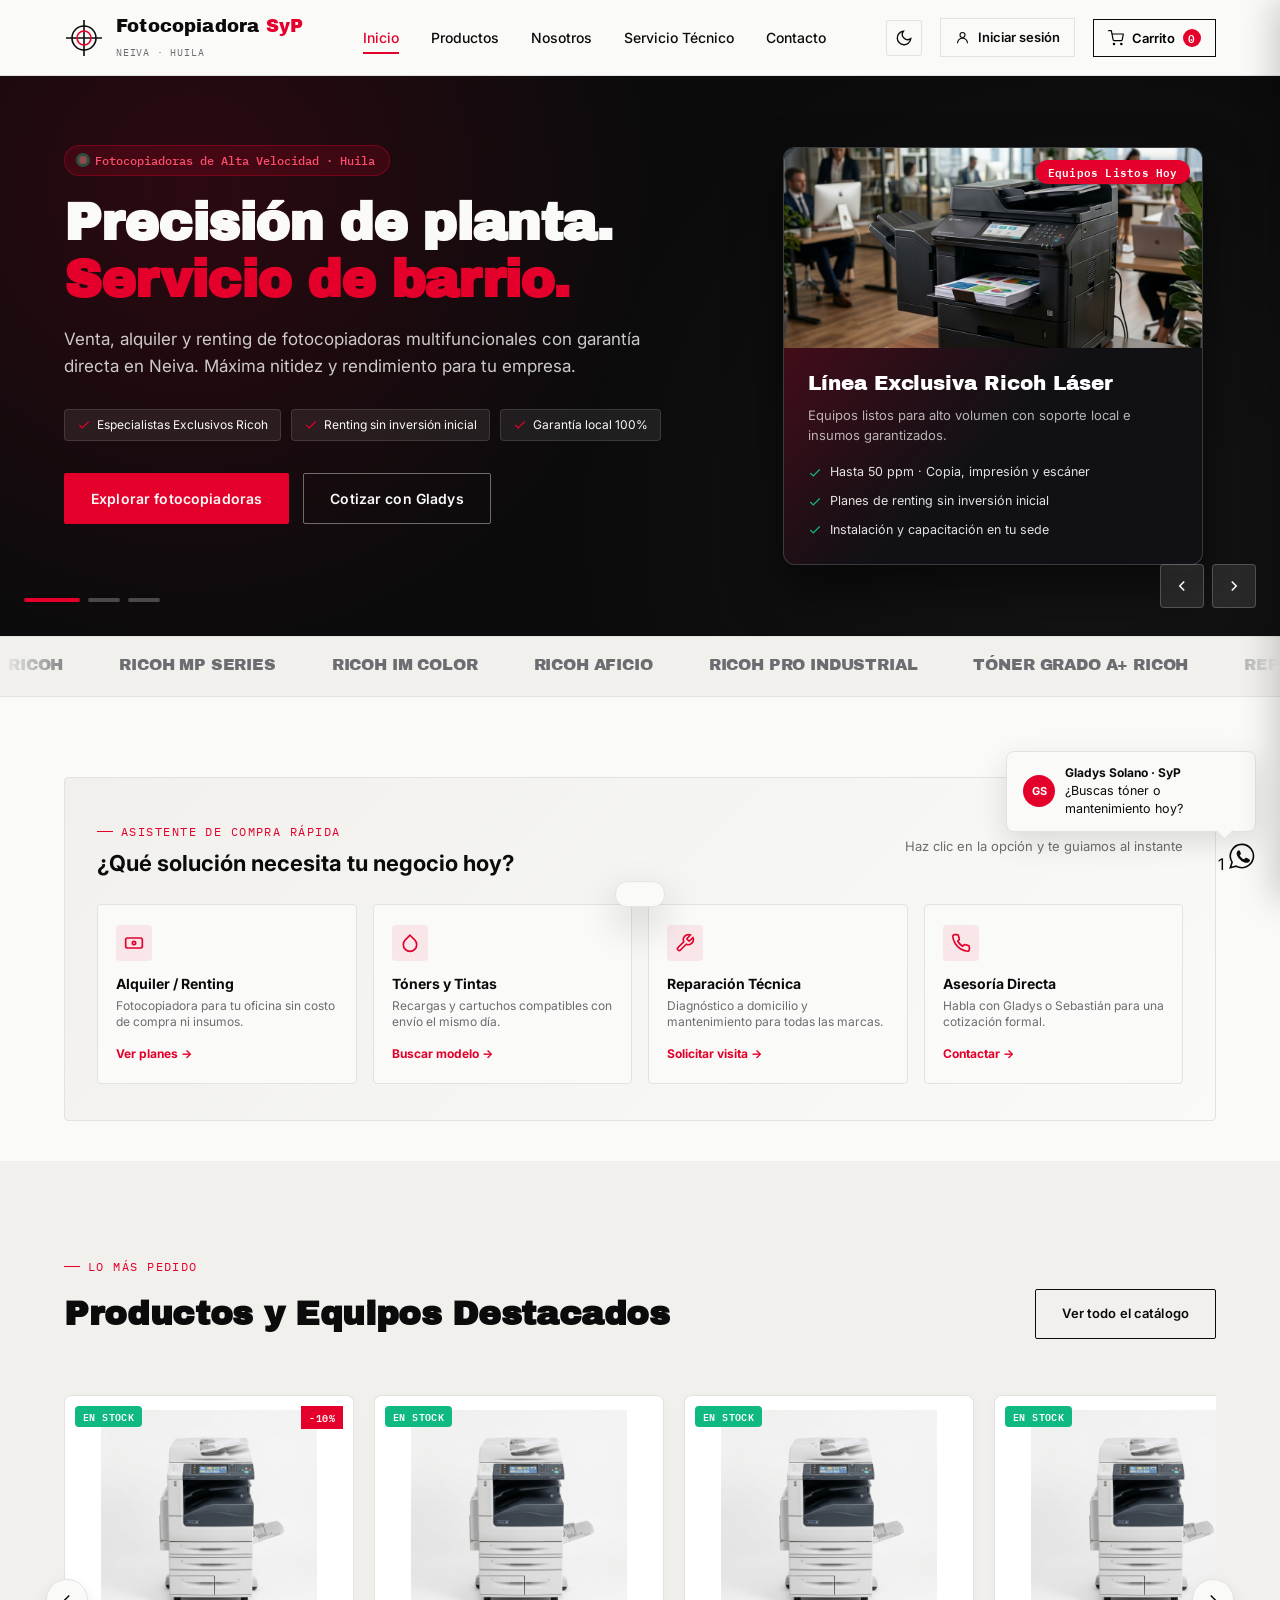
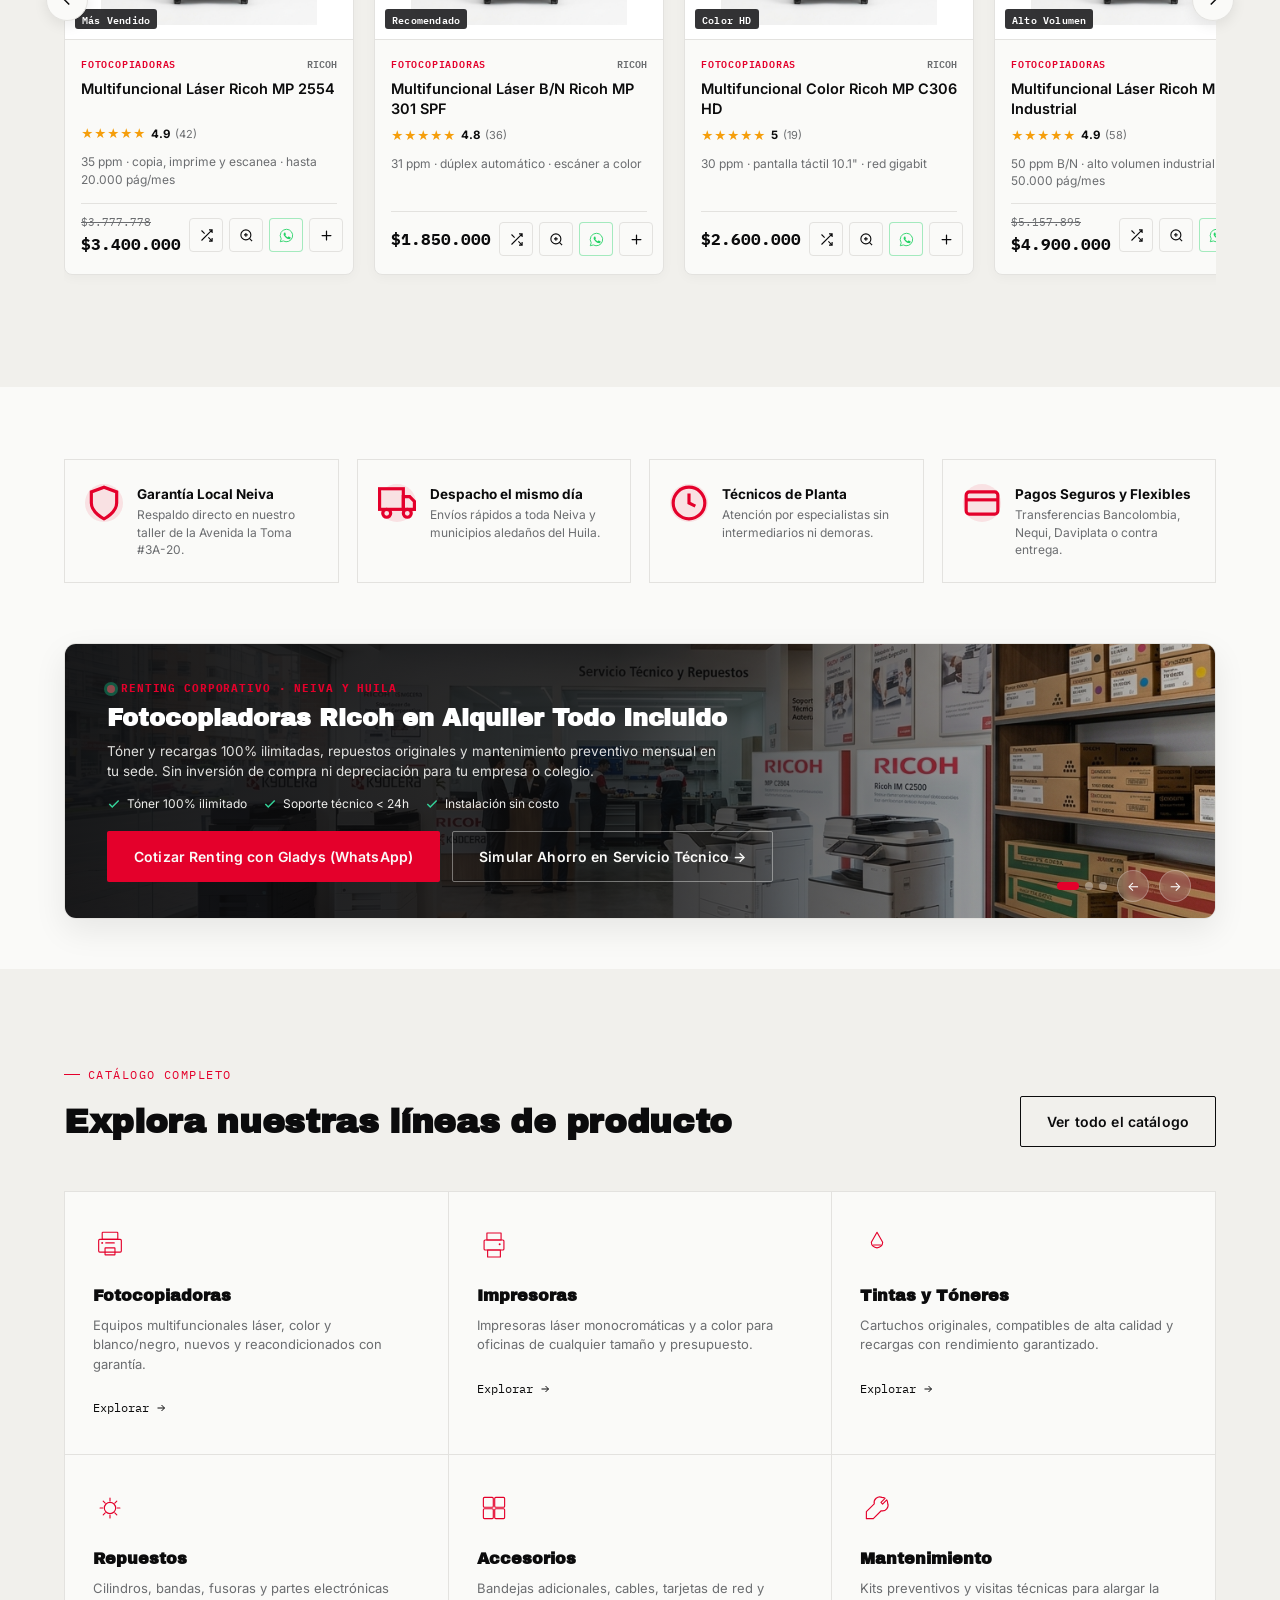
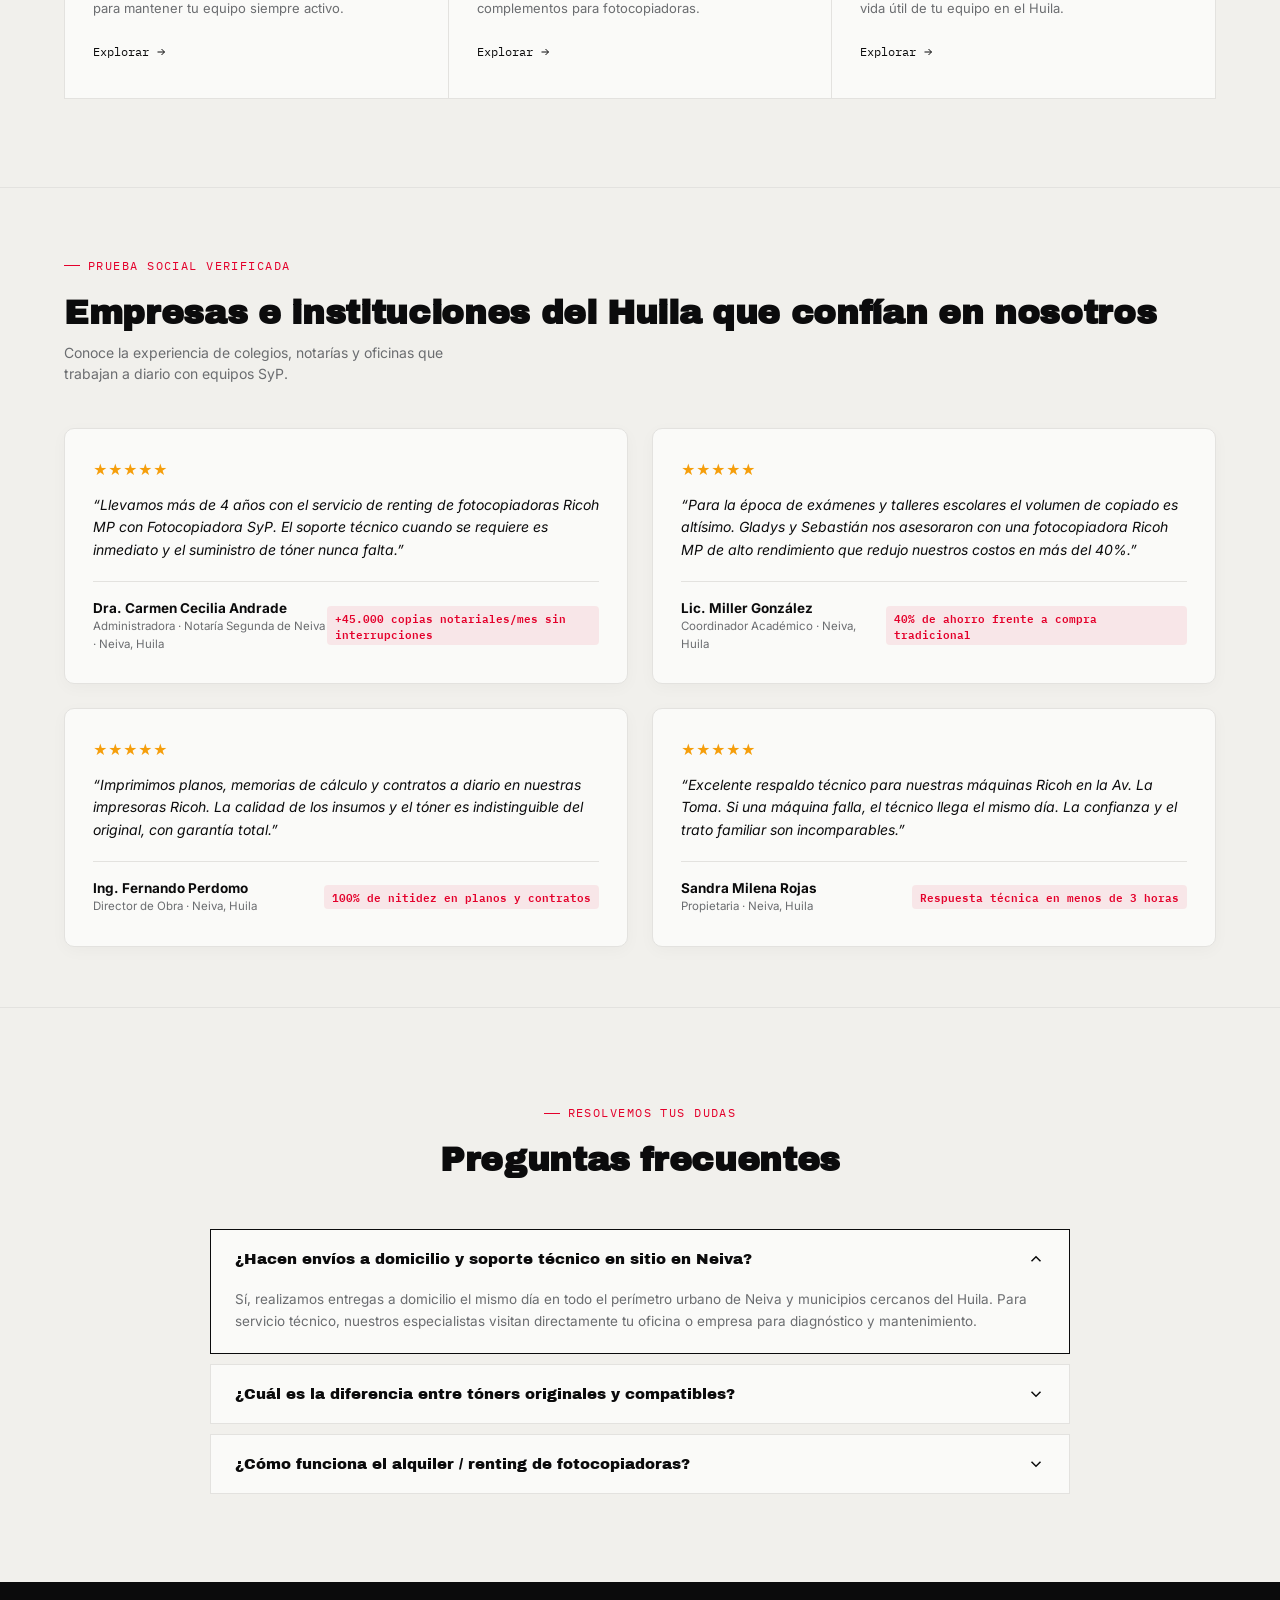
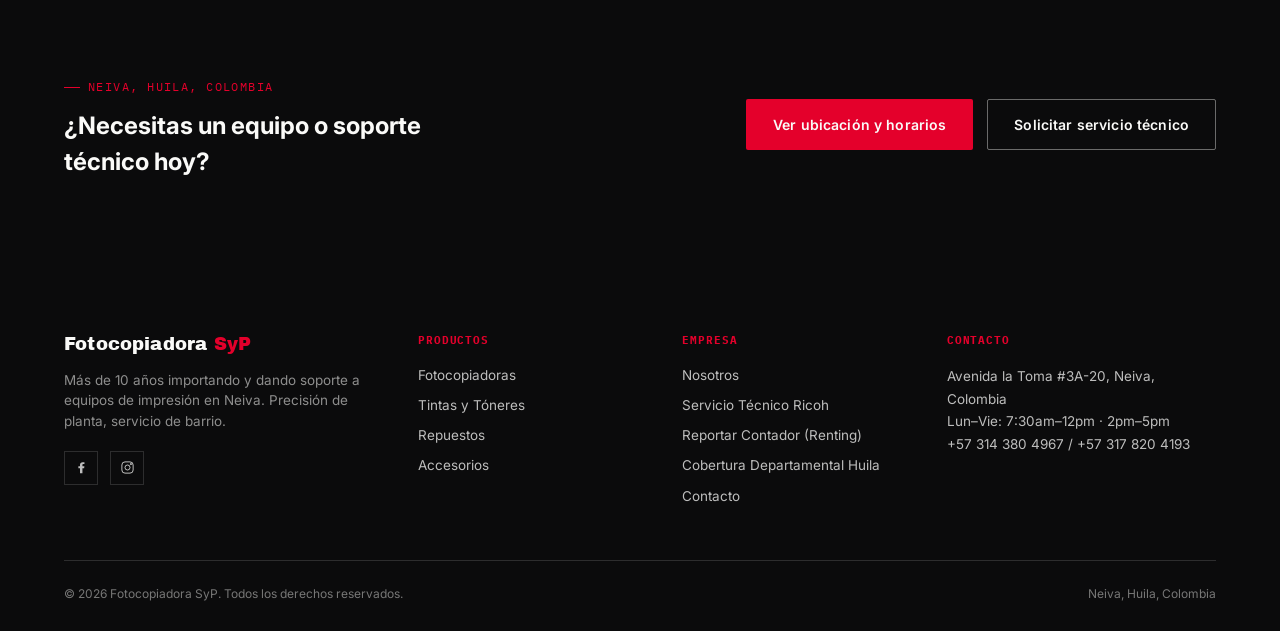
==== commit 8d1d88d9: "feat(b2b-renting-coverage): add public counter reporting module for renting clients and interactive " ====
--- a/index.html
+++ b/index.html
@@ -918,7 +918,9 @@
           <h4>Empresa</h4>
           <ul>
             <li><a href="nosotros.html">Nosotros</a></li>
-            <li><a href="servicio-tecnico.html">Servicio Técnico</a></li>
+            <li><a href="servicio-tecnico.html">Servicio Técnico Ricoh</a></li>
+            <li><a href="servicio-tecnico.html#reporte-contador-mensual">Reportar Contador (Renting)</a></li>
+            <li><a href="servicio-tecnico.html#cobertura-huila">Cobertura Departamental Huila</a></li>
             <li><a href="contacto.html">Contacto</a></li>
           </ul>
         </div>
--- a/css/style.css
+++ b/css/style.css
@@ -2829,6 +2829,16 @@
   width: 32px;
   height: 32px;
   border-radius: 50%;
+  background: var(--red);
+  color: #fff;
+  display: flex;
+  align-items: center;
+  justify-content: center;
+  font-weight: 700;
+  font-size: 11px;
+  flex-shrink: 0;
+}
+
 /* ============================================================
    1. CALCULADORA DE RENTING & AHORRO INTELIGENTE
    ============================================================ */
@@ -4428,4 +4438,322 @@
   transform: translateX(-50%) translateY(0);
 }
 
-
+/* ============================================================
+   12. SEO TÉCNICO & SOCIAL SHARING (Feature 4)
+   ============================================================ */
+.quickview-share-bar {
+  margin-top: 18px;
+  padding-top: 16px;
+  border-top: 1px dashed var(--line);
+  display: flex;
+  align-items: center;
+  justify-content: space-between;
+  flex-wrap: wrap;
+  gap: 12px;
+}
+.quickview-share-label {
+  font-size: 12.5px;
+  font-weight: 600;
+  color: var(--steel);
+}
+.quickview-share-actions {
+  display: flex;
+  align-items: center;
+  gap: 8px;
+}
+.btn-share-wa {
+  display: inline-flex;
+  align-items: center;
+  gap: 6px;
+  background: #25D366;
+  color: #FFFFFF !important;
+  font-size: 12px;
+  font-weight: 600;
+  padding: 6px 12px;
+  border-radius: 6px;
+  text-decoration: none;
+  transition: all 0.2s ease;
+  box-shadow: 0 2px 6px rgba(37, 211, 102, 0.2);
+}
+.btn-share-wa:hover {
+  background: #1eb956;
+  transform: translateY(-1px);
+  box-shadow: 0 4px 10px rgba(37, 211, 102, 0.3);
+}
+.btn-share-copy {
+  display: inline-flex;
+  align-items: center;
+  gap: 6px;
+  background: var(--paper-dim);
+  color: var(--ink);
+  border: 1px solid var(--line);
+  font-size: 12px;
+  font-weight: 600;
+  padding: 6px 12px;
+  border-radius: 6px;
+  cursor: pointer;
+  transition: all 0.2s ease;
+}
+.btn-share-copy:hover {
+  background: var(--paper);
+  border-color: var(--ink);
+  transform: translateY(-1px);
+}
+
+/* Efecto de foco cuando se abre un producto por enlace directo */
+.product-card-highlight {
+  animation: productGlowPulse 1.8s cubic-bezier(0.16, 1, 0.3, 1) 2;
+  border-color: var(--red) !important;
+  position: relative;
+  z-index: 2;
+}
+
+@keyframes productGlowPulse {
+  0% {
+    box-shadow: 0 0 0 0 rgba(228, 0, 43, 0.5);
+    border-color: var(--red);
+  }
+  50% {
+    box-shadow: 0 0 0 10px rgba(228, 0, 43, 0);
+    border-color: var(--red);
+  }
+  100% {
+    box-shadow: 0 0 0 0 rgba(228, 0, 43, 0);
+    border-color: var(--line);
+  }
+}
+
+/* ============================================================
+   13. COBERTURA HUILA & REPORTE CONTADORES (Feature 5)
+   ============================================================ */
+.huila-coverage-wrap {
+  background: var(--paper);
+  border: 1px solid var(--line);
+  border-radius: 12px;
+  padding: 32px 28px;
+  box-shadow: 0 4px 20px rgba(0,0,0,0.03);
+}
+.huila-zones-grid {
+  display: grid;
+  grid-template-columns: repeat(3, 1fr);
+  gap: 16px;
+  margin-bottom: 28px;
+}
+@media (max-width: 860px) {
+  .huila-zones-grid {
+    grid-template-columns: 1fr;
+  }
+}
+.huila-zone-card {
+  background: var(--paper-dim);
+  border: 1px solid var(--line);
+  border-radius: 10px;
+  padding: 20px;
+  display: flex;
+  flex-direction: column;
+  transition: transform 0.2s ease, border-color 0.2s ease;
+}
+.huila-zone-card:hover {
+  transform: translateY(-2px);
+  border-color: var(--ink);
+}
+.huila-zone-badge {
+  display: inline-block;
+  font-family: var(--font-mono);
+  font-size: 11px;
+  font-weight: 700;
+  text-transform: uppercase;
+  letter-spacing: 0.05em;
+  padding: 4px 8px;
+  border-radius: 4px;
+  width: fit-content;
+  margin-bottom: 10px;
+}
+.huila-zone-badge.metro {
+  background: #fee2e2;
+  color: #991b1b;
+}
+.huila-zone-badge.centro {
+  background: #fef3c7;
+  color: #92400e;
+}
+.huila-zone-badge.sur {
+  background: #dcfce7;
+  color: #166534;
+}
+.huila-zone-card h4 {
+  font-family: var(--font-display);
+  font-size: 16px;
+  color: var(--ink);
+  margin: 0 0 4px;
+}
+.huila-zone-time {
+  font-family: var(--font-mono);
+  font-size: 20px;
+  font-weight: 900;
+  color: var(--ink);
+  margin-bottom: 8px;
+}
+.huila-zone-card p {
+  font-size: 13px;
+  color: var(--steel);
+  line-height: 1.5;
+  margin: 0;
+}
+
+/* Selector Interactivo de Municipio */
+.huila-selector-box {
+  background: var(--paper);
+  border: 1px solid var(--line);
+  border-radius: 10px;
+  padding: 24px;
+  box-shadow: 0 2px 10px rgba(0,0,0,0.02);
+}
+.huila-town-result {
+  background: var(--paper-dim);
+  border: 1px solid var(--line);
+  border-radius: 8px;
+  padding: 20px;
+}
+.town-card-header {
+  display: flex;
+  justify-content: space-between;
+  align-items: center;
+  flex-wrap: wrap;
+  gap: 12px;
+  margin-bottom: 12px;
+  padding-bottom: 12px;
+  border-bottom: 1px solid var(--line);
+}
+.town-zone-badge {
+  font-size: 11px;
+  font-weight: 700;
+  padding: 3px 8px;
+  border-radius: 4px;
+  display: inline-block;
+}
+.town-zone-badge.metro { background: #fee2e2; color: #991b1b; }
+.town-zone-badge.centro { background: #fef3c7; color: #92400e; }
+.town-zone-badge.sur { background: #dcfce7; color: #166534; }
+
+.town-time-badge {
+  font-size: 13px;
+  color: var(--ink);
+}
+.town-meta-grid {
+  display: grid;
+  grid-template-columns: repeat(auto-fit, minmax(200px, 1fr));
+  gap: 12px;
+  font-size: 12.5px;
+  background: var(--paper);
+  padding: 12px 14px;
+  border-radius: 6px;
+  border: 1px solid var(--line);
+  margin-bottom: 16px;
+}
+.town-meta-label {
+  display: block;
+  font-size: 11px;
+  color: var(--steel);
+  margin-bottom: 2px;
+}
+.town-card-footer {
+  display: flex;
+  justify-content: flex-end;
+}
+@media (max-width: 640px) {
+  .town-card-footer .btn { width: 100%; text-align: center; }
+}
+
+/* Módulo de Reporte de Contadores */
+.counter-report-box {
+  background: #ffffff;
+  border: 1px solid var(--line);
+  border-radius: 14px;
+  padding: 36px 32px;
+  box-shadow: 0 8px 30px rgba(0,0,0,0.04);
+}
+.counter-report-header {
+  display: flex;
+  justify-content: space-between;
+  align-items: flex-start;
+  flex-wrap: wrap;
+  gap: 16px;
+  margin-bottom: 24px;
+}
+.counter-month-pill {
+  font-family: var(--font-mono);
+  font-size: 13px;
+  font-weight: 700;
+  background: #eff6ff;
+  border: 1px solid #bfdbfe;
+  color: #1d4ed8;
+  padding: 6px 14px;
+  border-radius: 999px;
+  white-space: nowrap;
+}
+.counter-helper-card {
+  background: var(--paper-dim);
+  border: 1px dashed var(--line);
+  border-radius: 8px;
+  padding: 14px 18px;
+  margin-bottom: 24px;
+}
+.counter-helper-toggle {
+  display: flex;
+  justify-content: space-between;
+  align-items: center;
+  cursor: pointer;
+  user-select: none;
+}
+.counter-steps-grid {
+  display: grid;
+  grid-template-columns: repeat(3, 1fr);
+  gap: 16px;
+  margin-top: 14px;
+  padding-top: 14px;
+  border-top: 1px solid var(--line);
+}
+@media (max-width: 768px) {
+  .counter-steps-grid {
+    grid-template-columns: 1fr;
+  }
+}
+.cstep {
+  display: flex;
+  align-items: flex-start;
+  gap: 10px;
+}
+.cnum {
+  width: 24px;
+  height: 24px;
+  border-radius: 50%;
+  background: var(--red);
+  color: #fff;
+  font-size: 11px;
+  font-weight: 700;
+  display: flex;
+  align-items: center;
+  justify-content: center;
+  flex-shrink: 0;
+}
+.cstep p {
+  font-size: 12px;
+  color: var(--steel);
+  margin: 3px 0 0;
+  line-height: 1.4;
+}
+.counter-actions-row {
+  display: flex;
+  gap: 14px;
+  flex-wrap: wrap;
+  margin-top: 24px;
+}
+@media (max-width: 640px) {
+  .counter-actions-row .btn {
+    width: 100%;
+    justify-content: center;
+  }
+}
+
+
